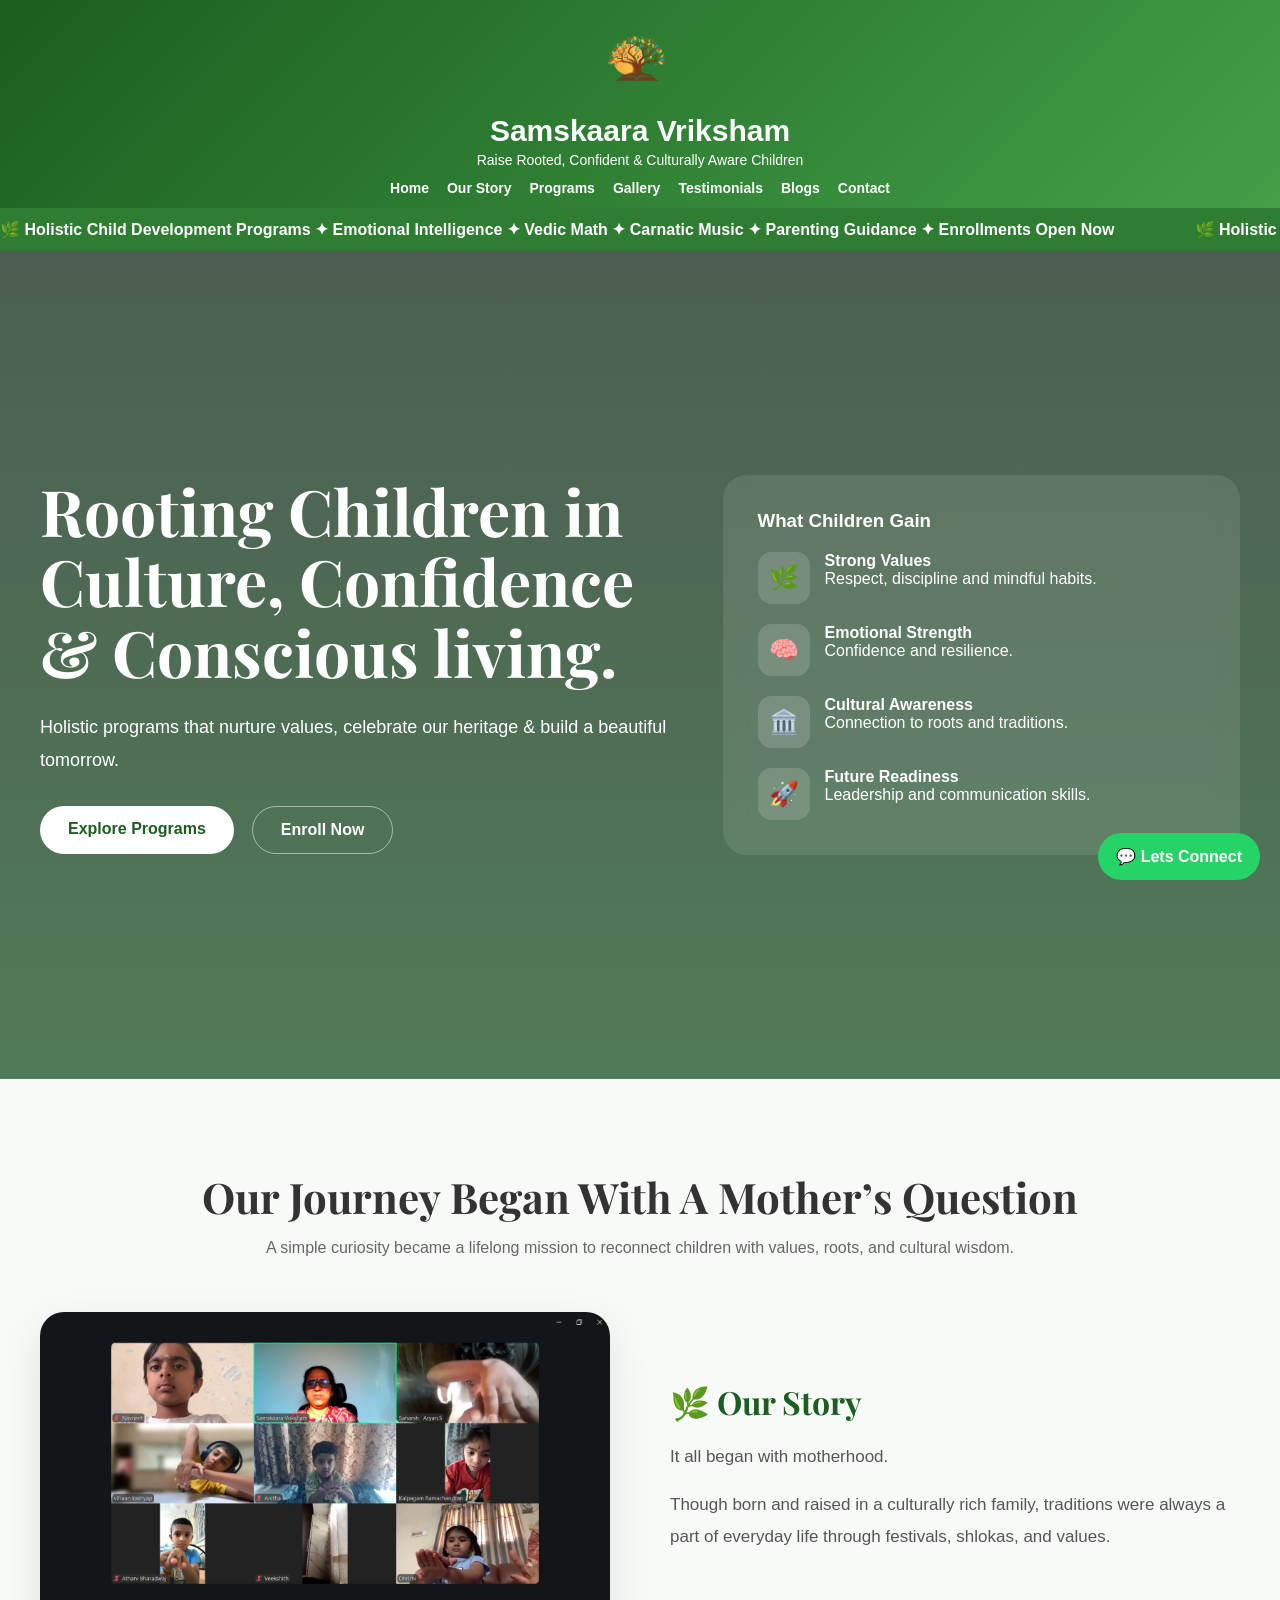
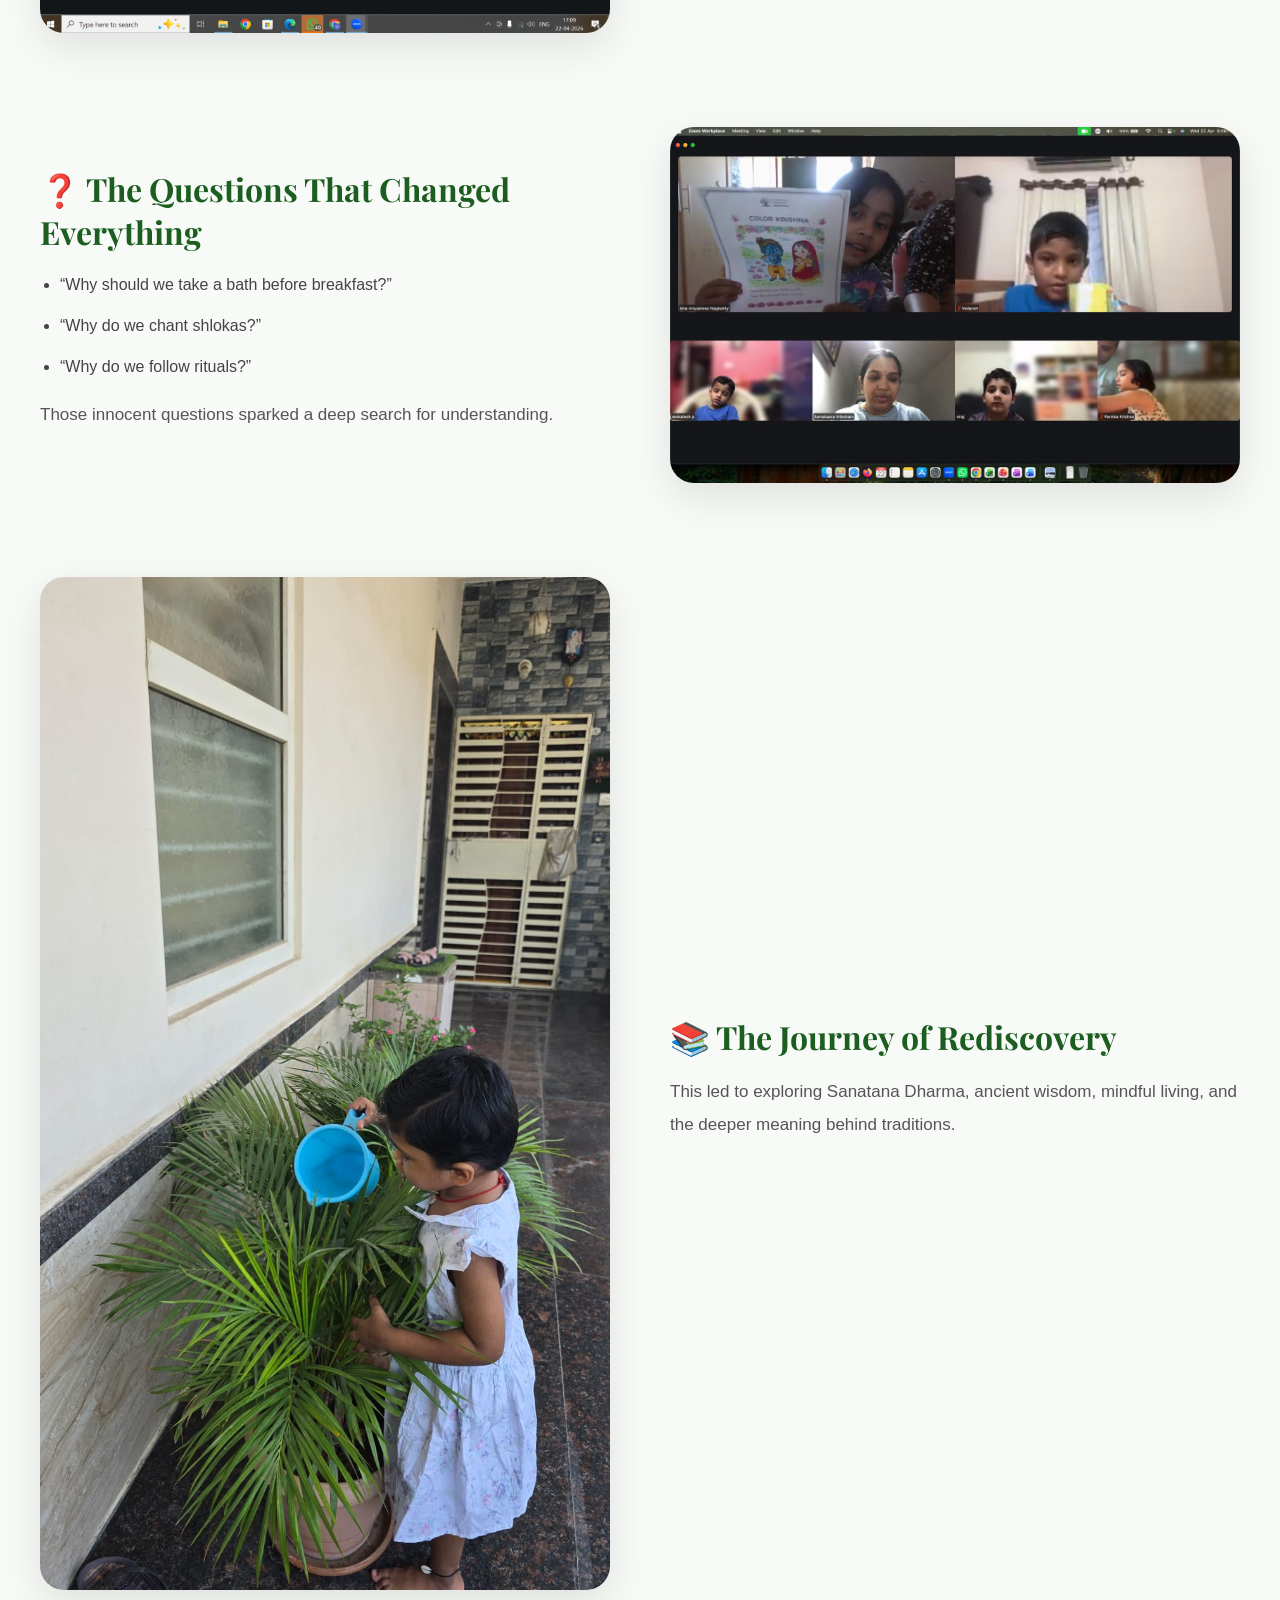
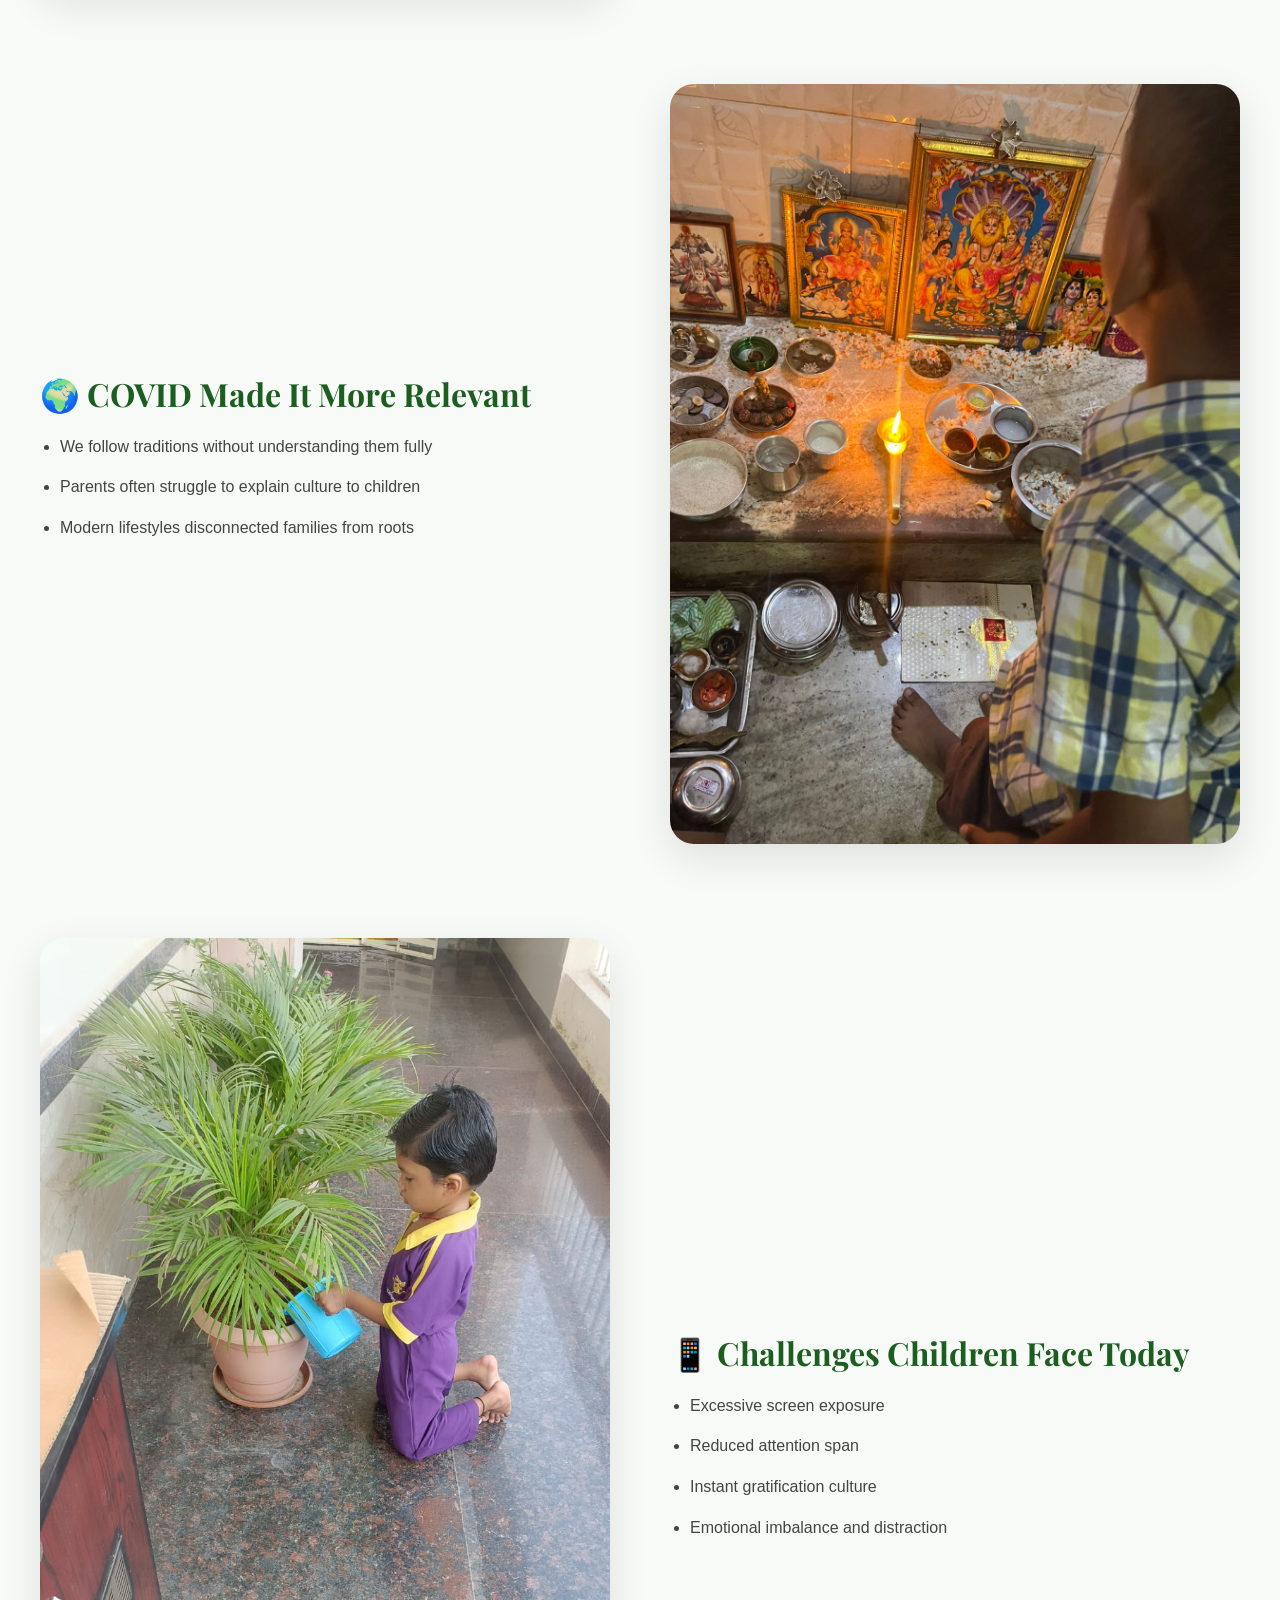
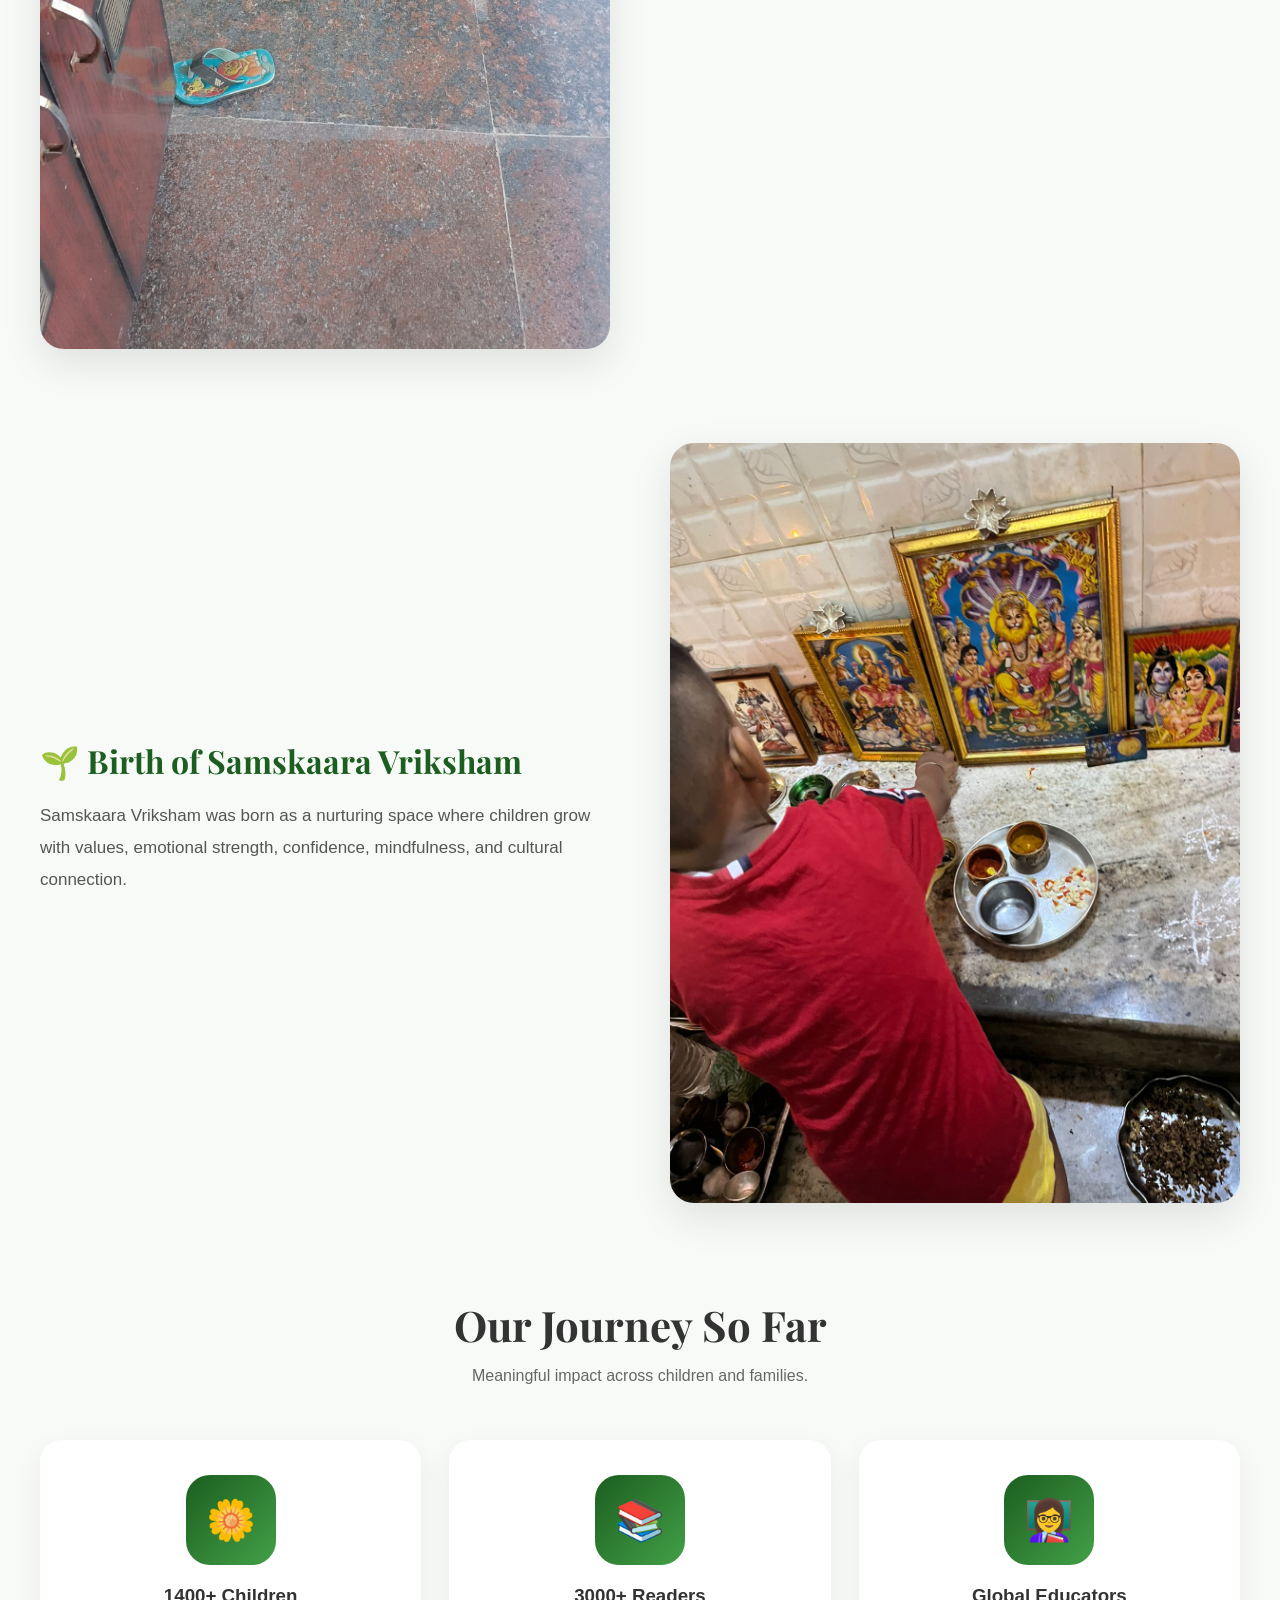
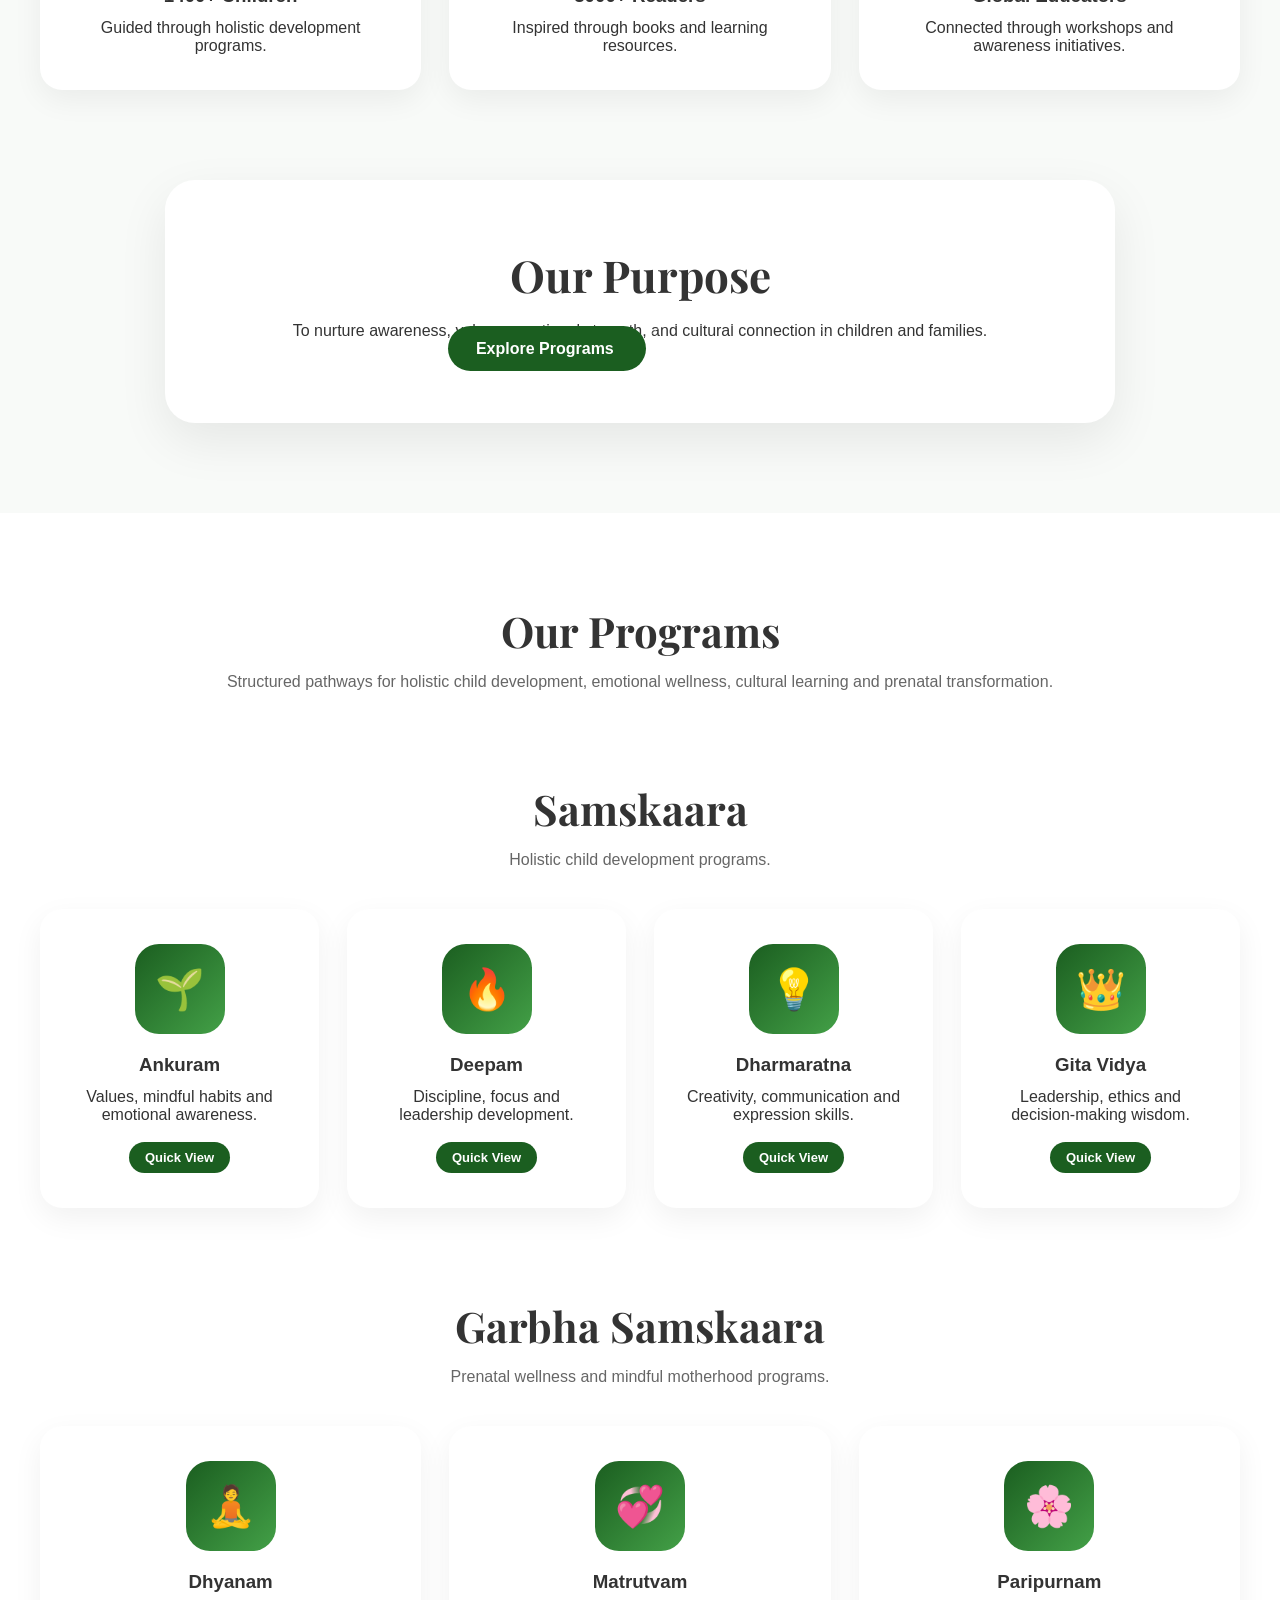
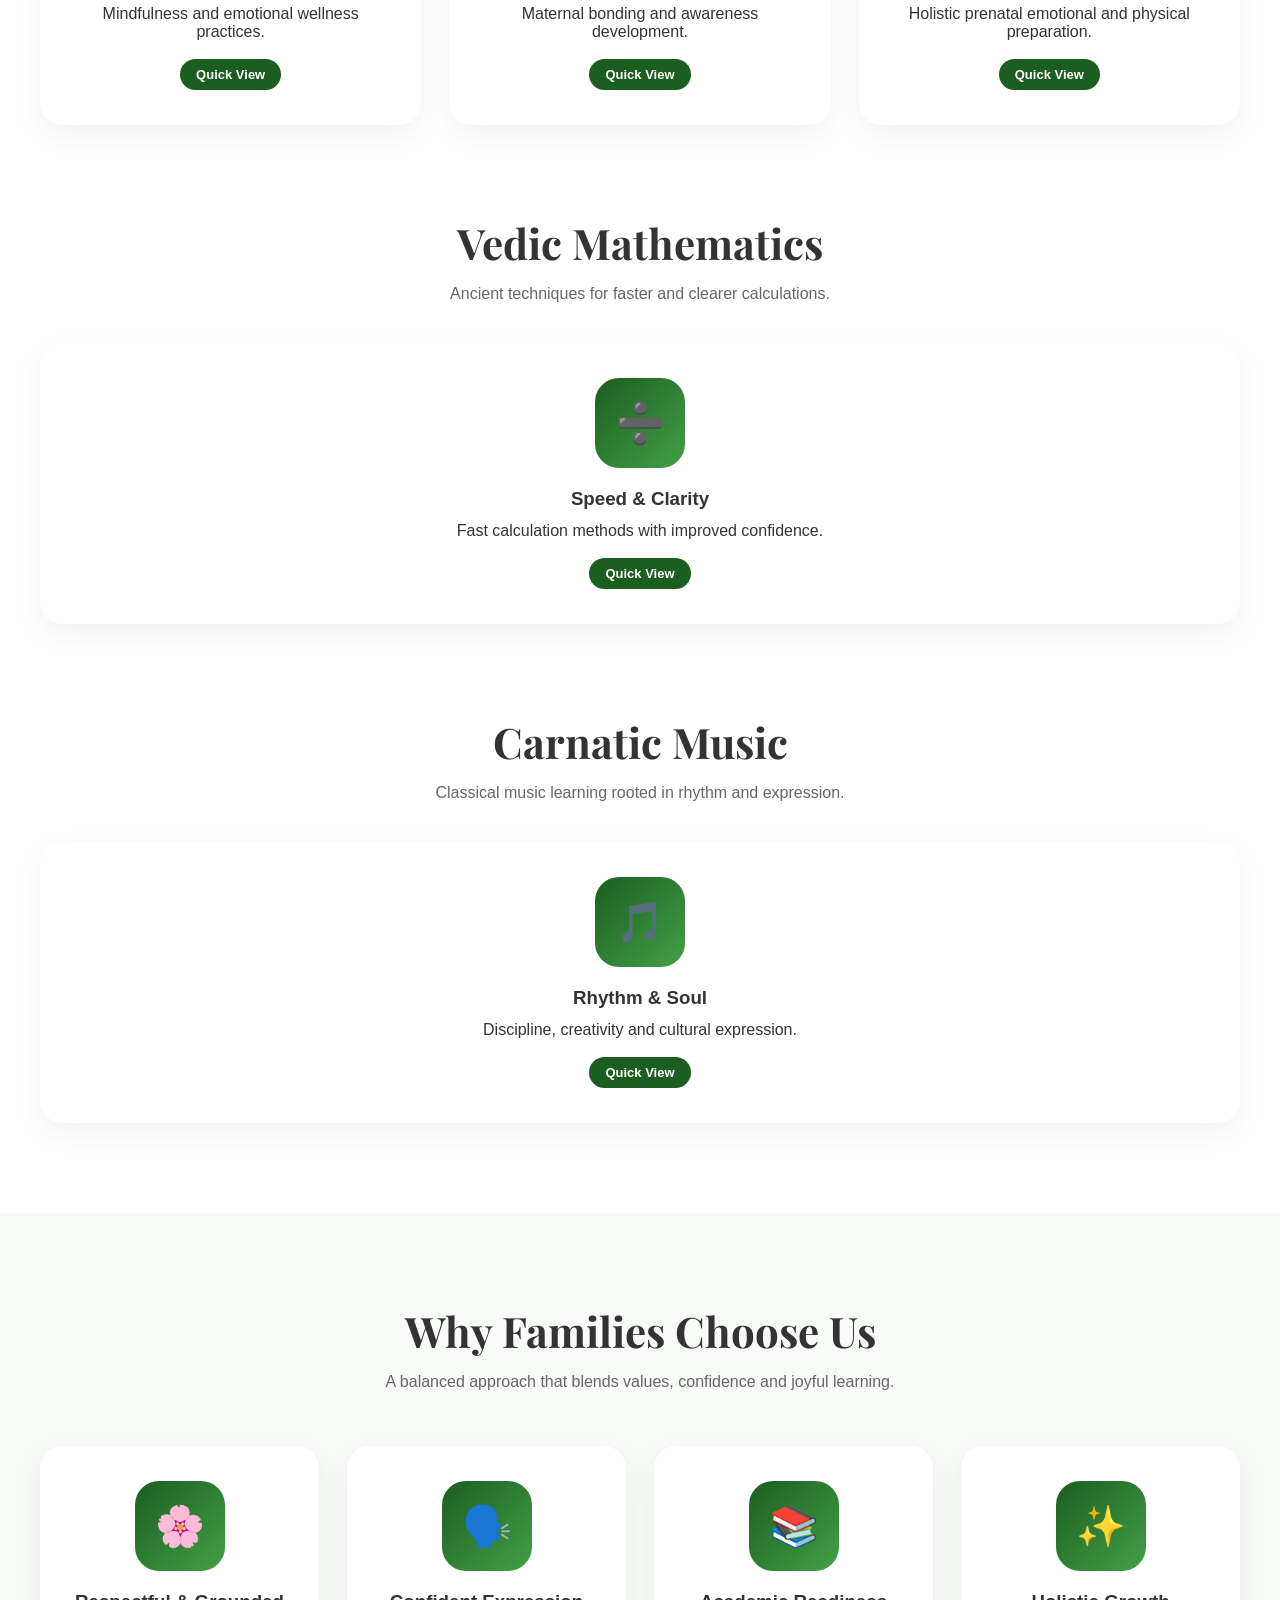
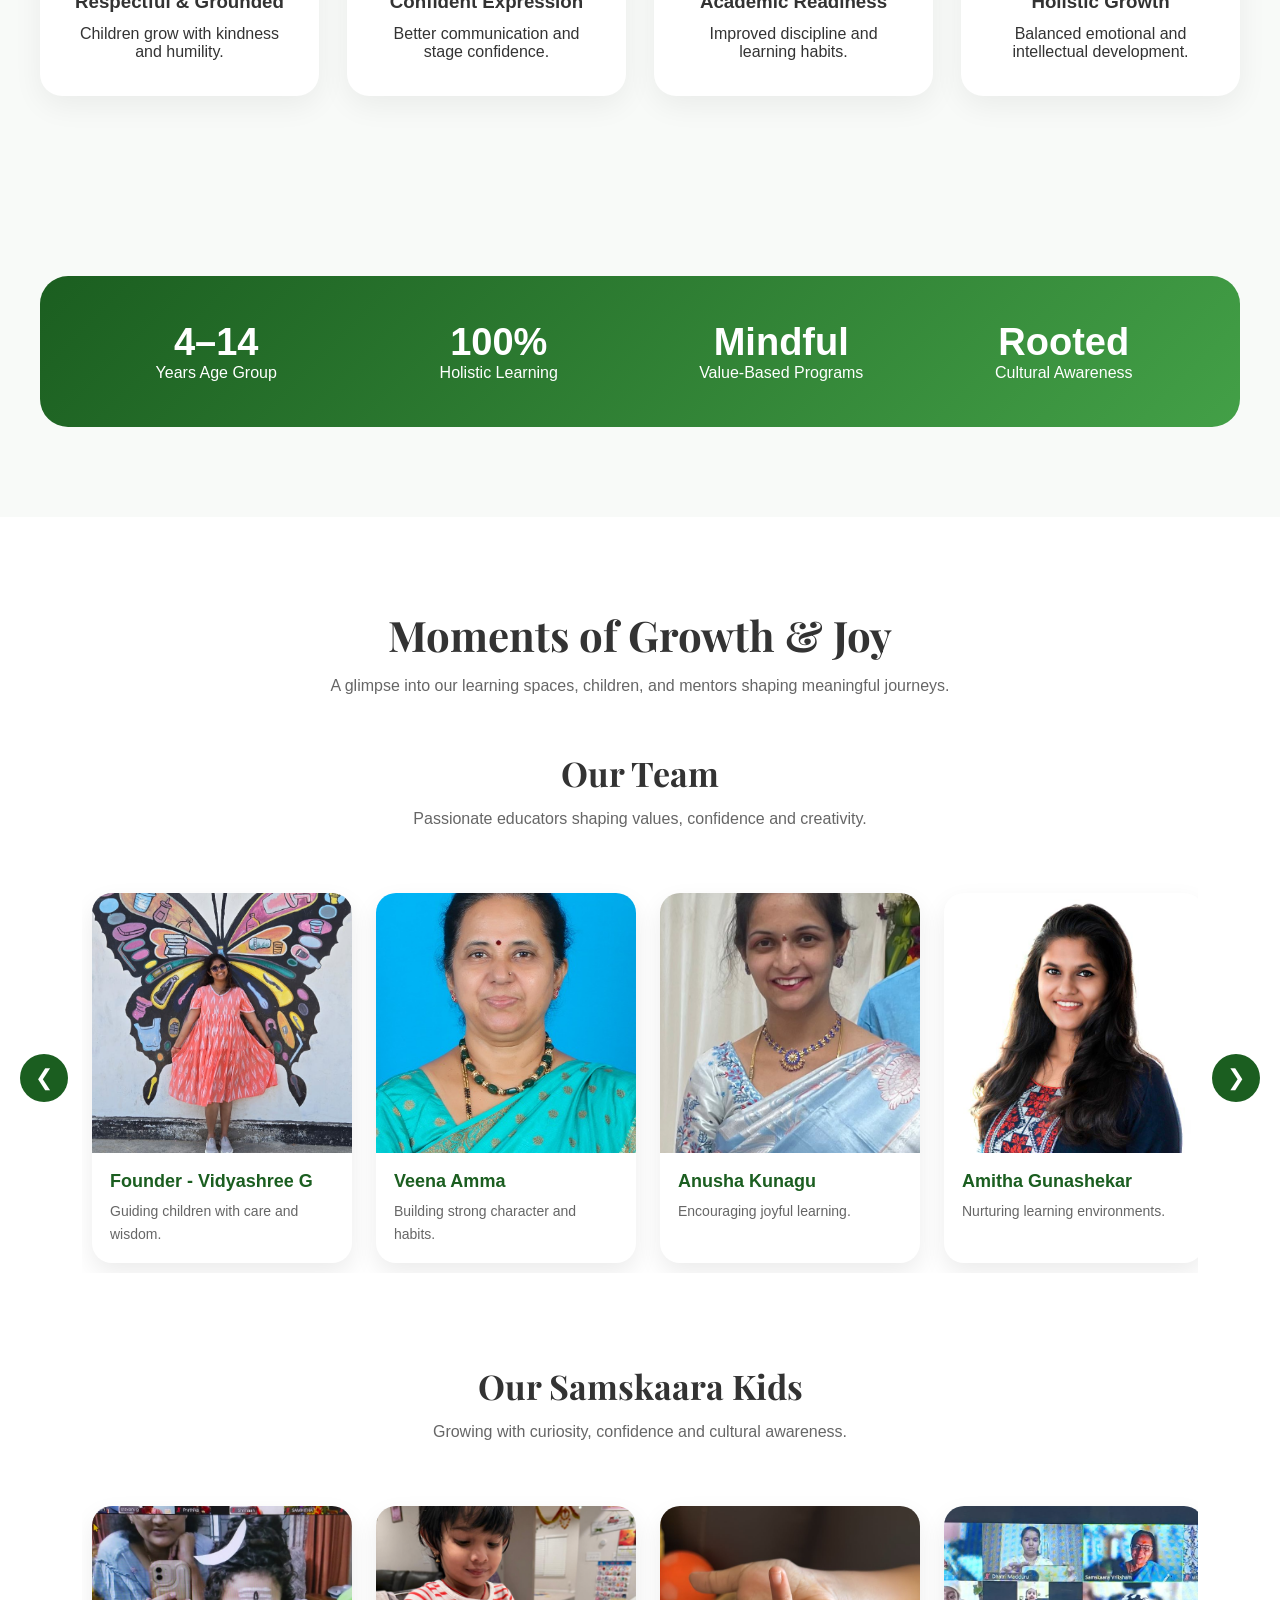
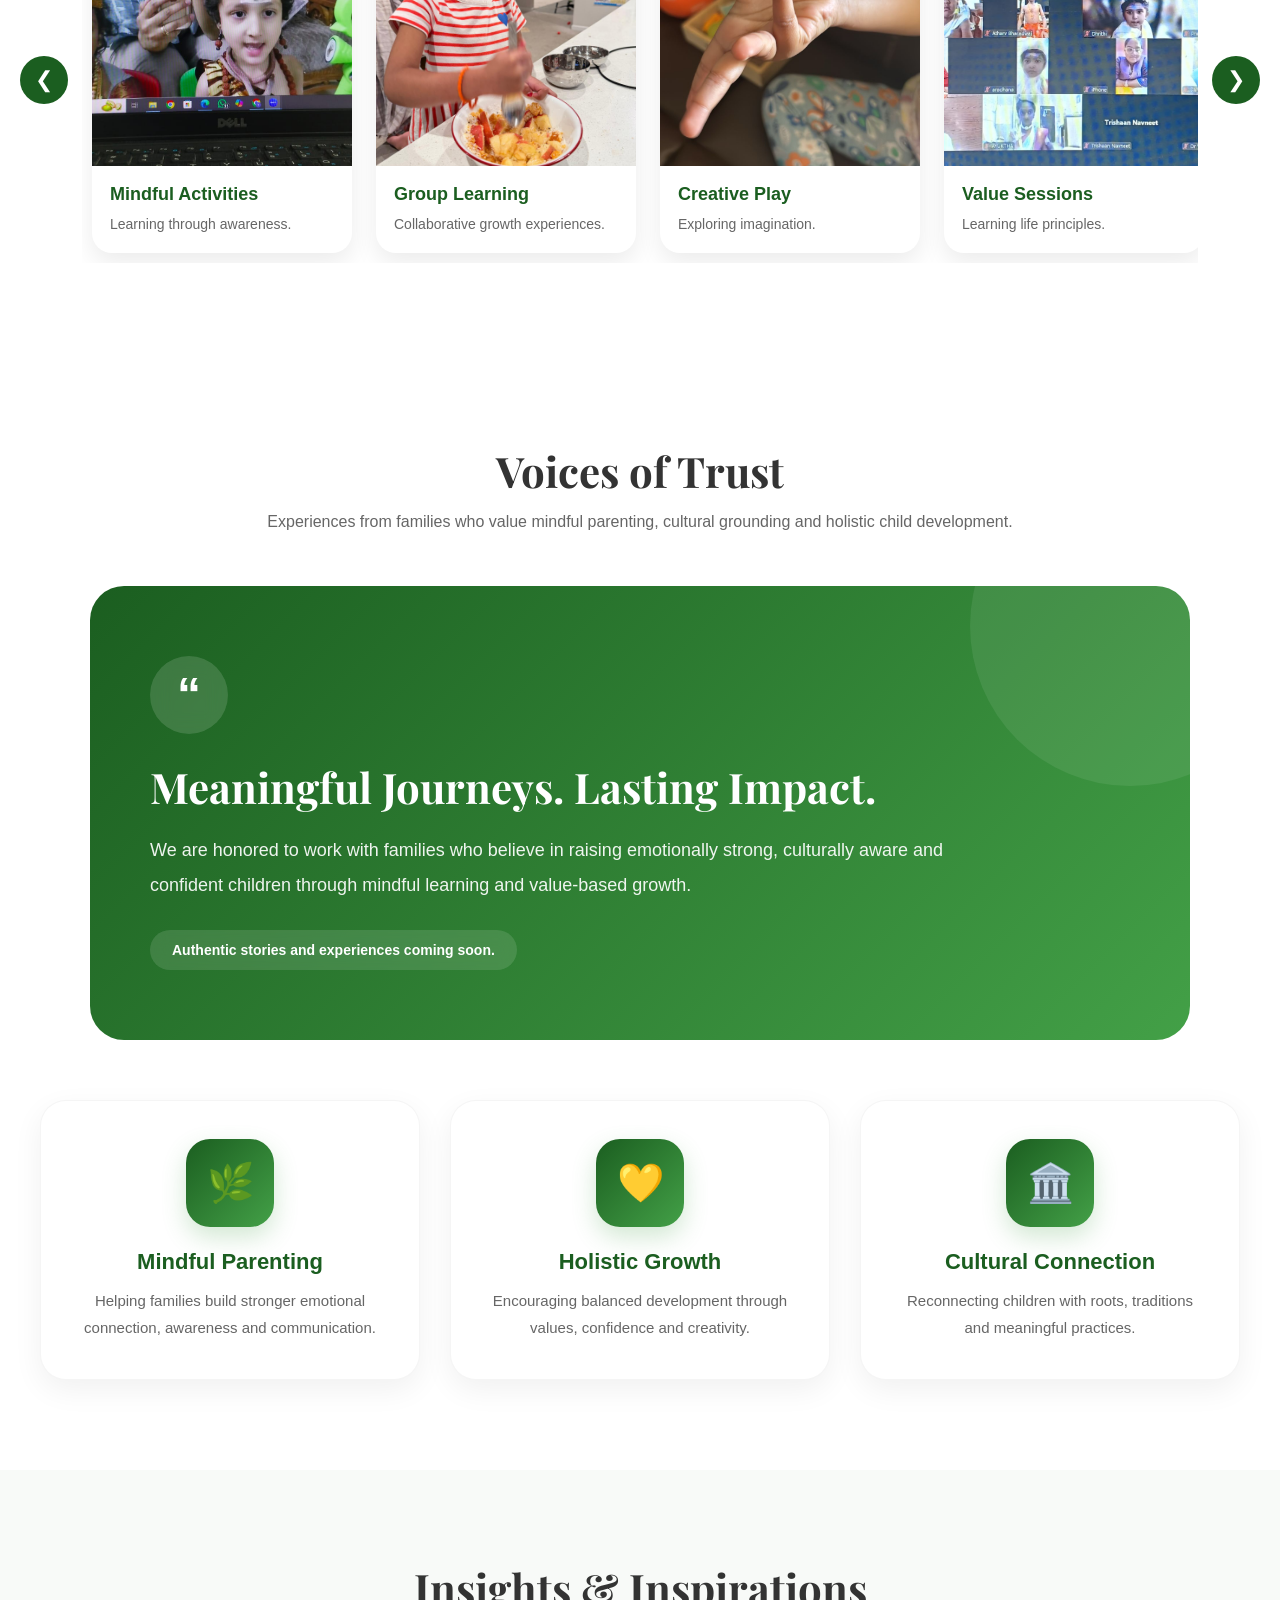
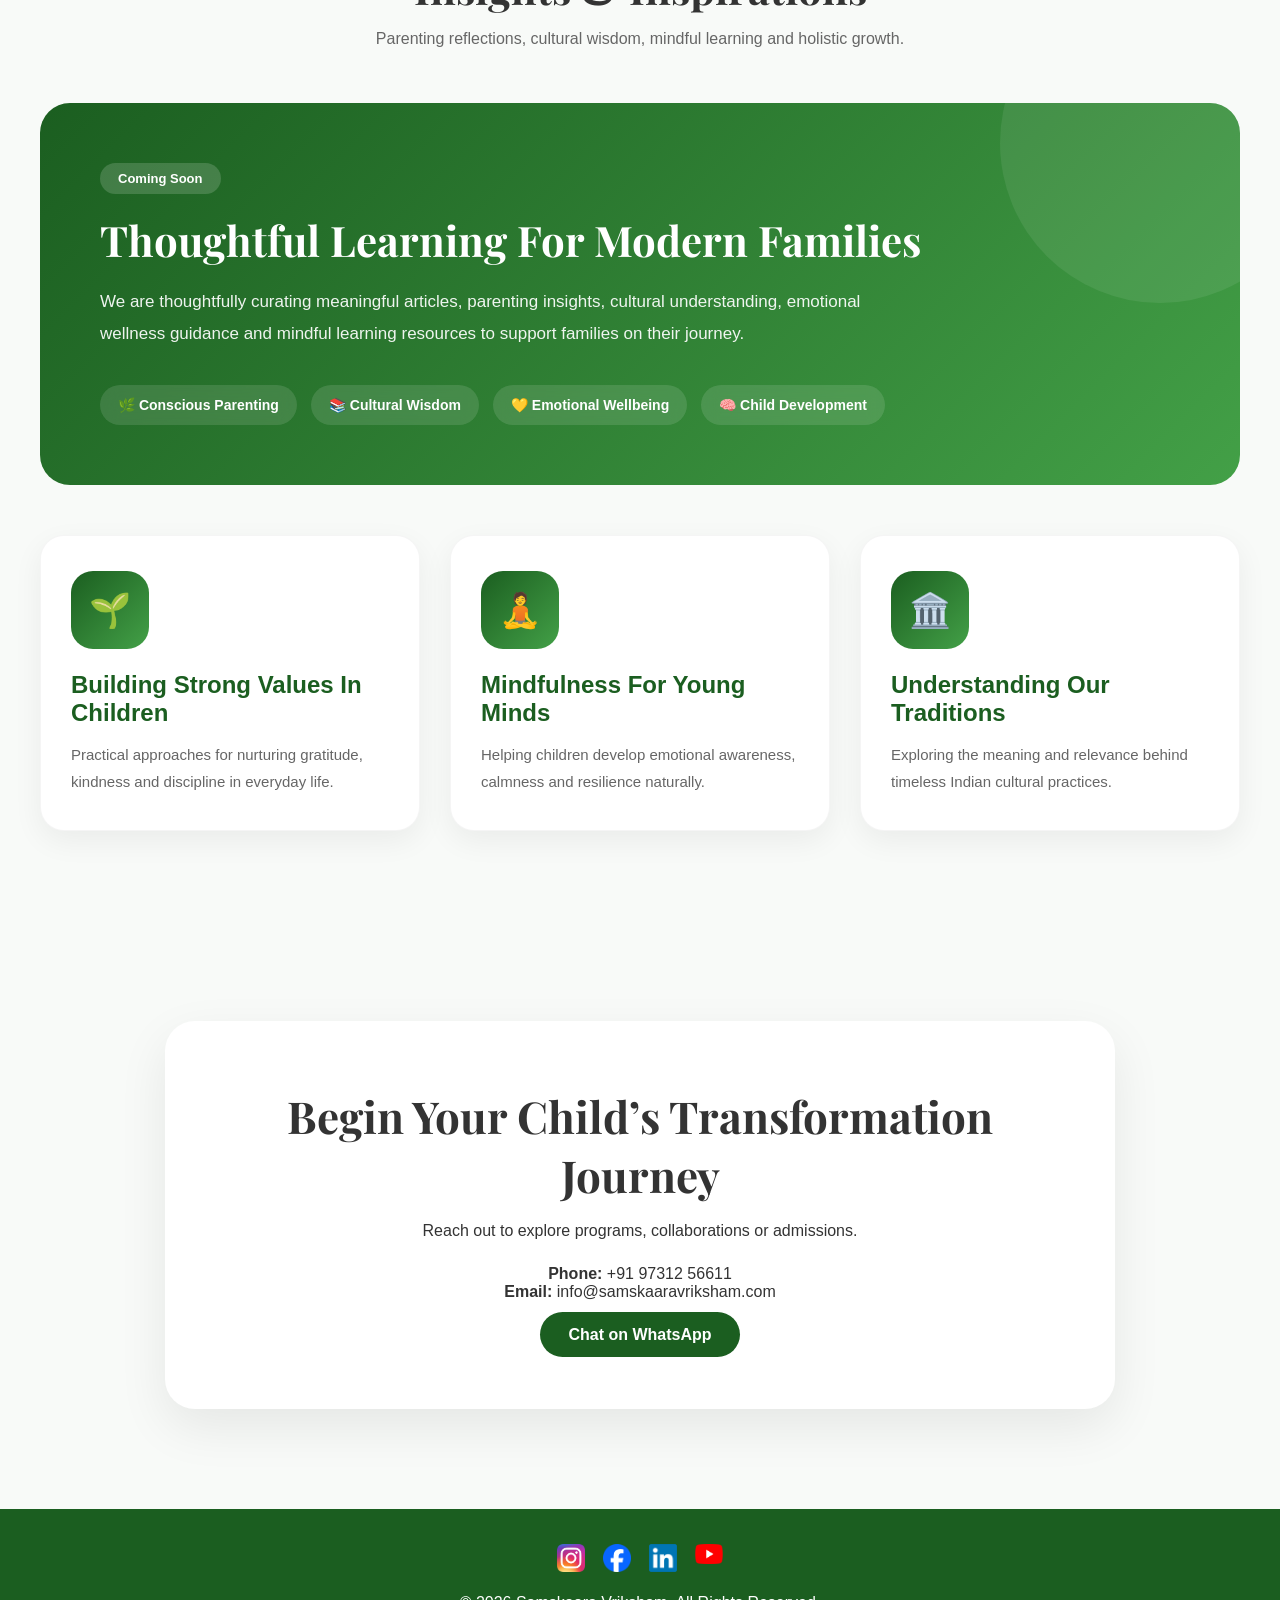
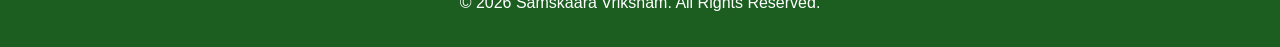
==== index.html @ 67bcfeae "Update index.html" ====
<!DOCTYPE html>
<html lang="en">

<head>
    <meta charset="UTF-8">
    <meta name="viewport" content="width=device-width, initial-scale=1.0">

    <title>Samskaara Vriksham</title>

    <link rel="stylesheet" href="css/style.css">

    <link href="https://fonts.googleapis.com/css2?family=Playfair+Display:wght@600;700&display=swap" rel="stylesheet">
</head>

<body>

<!-- WHATSAPP -->
<a href="https://wa.me/919900048624"
   class="whatsapp-float"
   target="_blank">
    💬 Lets Connect
</a>

<!-- HEADER -->
<header>

    <img src="images/SamskaaraLogo.png"
         class="logo"
         alt="Logo">

    <h1>Samskaara Vriksham</h1>

    <p>Raise Rooted, Confident & Culturally Aware Children</p>

    <nav>
        <a href="#home">Home</a>
        <a href="#about">Our Story</a>
        <a href="#programs">Programs</a>
        <a href="#gallery">Gallery</a>
        <a href="#testimonials">Testimonials</a>
		<a href="#blogs">Blogs</a>
        <a href="#contact">Contact</a>
    </nav>

</header>

<!-- ANNOUNCEMENT -->
<section class="announcement-bar">

    <div class="announcement-track">

        <div class="announcement-content">
            🌿 Holistic Child Development Programs ✦ Emotional Intelligence ✦ Vedic Math ✦ Carnatic Music ✦ Parenting Guidance ✦ Enrollments Open Now
        </div>

        <div class="announcement-content">
            🌿 Holistic Child Development Programs ✦ Emotional Intelligence ✦ Vedic Math ✦ Carnatic Music ✦ Parenting Guidance ✦ Enrollments Open Now
        </div>

    </div>

</section>

<!-- HERO -->
<section class="premium-hero" id="home">

    <div class="hero-wrapper">

        <div class="hero-text">

            <h1>
                Rooting Children in<br>
                Culture, Confidence & 
				Conscious living.
            </h1>

            <p>
                Holistic programs that nurture values, 
				celebrate our heritage & build
                a beautiful tomorrow.
            </p>

            <div class="hero-buttons">

                <a href="#programs"
                   class="hero-btn primary">
                    Explore Programs
                </a>

                <a href="#contact"
                   class="hero-btn secondary">
                    Enroll Now
                </a>

            </div>

        </div>

        <div class="hero-card">

            <h3>What Children Gain</h3>

            <div class="hero-points">

                <div class="hero-point">
                    <div class="hero-icon">🌿</div>

                    <div>
                        <h4>Strong Values</h4>
                        <p>Respect, discipline and mindful habits.</p>
                    </div>
                </div>

                <div class="hero-point">
                    <div class="hero-icon">🧠</div>

                    <div>
                        <h4>Emotional Strength</h4>
                        <p>Confidence and resilience.</p>
                    </div>
                </div>

                <div class="hero-point">
                    <div class="hero-icon">🏛️</div>

                    <div>
                        <h4>Cultural Awareness</h4>
                        <p>Connection to roots and traditions.</p>
                    </div>
                </div>

                <div class="hero-point">
                    <div class="hero-icon">🚀</div>

                    <div>
                        <h4>Future Readiness</h4>
                        <p>Leadership and communication skills.</p>
                    </div>
                </div>

            </div>

        </div>

    </div>

</section>

<!-- ABOUT -->
<!-- ABOUT / OUR STORY -->
<section class="premium-section" id="about">

    <!-- HERO INTRO -->
    <div class="section-heading">

        <h2>Our Journey Began With A Mother’s Question</h2>

        <p>
            A simple curiosity became a lifelong mission to reconnect children
            with values, roots, and cultural wisdom.
        </p>

    </div>

    <!-- STORY BLOCK 1 -->
    <div class="story-block">

        <div class="story-image">
            <img src="images/image1.jpeg" alt="Motherhood Journey">
        </div>

        <div class="story-text">

            <h3>🌿 Our Story</h3>

            <p>
                It all began with motherhood.
            </p>

            <p>
                Though born and raised in a culturally rich family,
                traditions were always a part of everyday life through
                festivals, shlokas, and values.
            </p>

        </div>

    </div>

    <!-- STORY BLOCK 2 -->
    <div class="story-block reverse">

        <div class="story-image">
            <img src="images/image2.jpeg" alt="Questions from children">
        </div>

        <div class="story-text">

            <h3>❓ The Questions That Changed Everything</h3>

            <ul class="story-list">
                <li>“Why should we take a bath before breakfast?”</li>
                <li>“Why do we chant shlokas?”</li>
                <li>“Why do we follow rituals?”</li>
            </ul>

            <p>
                Those innocent questions sparked a deep search for understanding.
            </p>

        </div>

    </div>

    <!-- STORY BLOCK 3 -->
    <div class="story-block">

        <div class="story-image">
            <img src="images/image3.jpeg" alt="Learning Journey">
        </div>

        <div class="story-text">

            <h3>📚 The Journey of Rediscovery</h3>

            <p>
                This led to exploring Sanatana Dharma,
                ancient wisdom, mindful living,
                and the deeper meaning behind traditions.
            </p>

        </div>

    </div>

    <!-- STORY BLOCK 4 -->
    <div class="story-block reverse">

        <div class="story-image">
            <img src="images/image4.jpeg" alt="COVID Reflection">
        </div>

        <div class="story-text">

            <h3>🌍 COVID Made It More Relevant</h3>

            <ul class="story-list">
                <li>We follow traditions without understanding them fully</li>
                <li>Parents often struggle to explain culture to children</li>
                <li>Modern lifestyles disconnected families from roots</li>
            </ul>

        </div>

    </div>

    <!-- STORY BLOCK 5 -->
    <div class="story-block">

        <div class="story-image">
            <img src="images/image5.jpeg" alt="Modern Challenges">
        </div>

        <div class="story-text">

            <h3>📱 Challenges Children Face Today</h3>

            <ul class="story-list">
                <li>Excessive screen exposure</li>
                <li>Reduced attention span</li>
                <li>Instant gratification culture</li>
                <li>Emotional imbalance and distraction</li>
            </ul>

        </div>

    </div>

    <!-- STORY BLOCK 6 -->
    <div class="story-block reverse">

        <div class="story-image">
            <img src="images/image6.jpeg" alt="Birth of Samskaara Vriksham">
        </div>

        <div class="story-text">

            <h3>🌱 Birth of Samskaara Vriksham</h3>

            <p>
                Samskaara Vriksham was born as a nurturing space where
                children grow with values, emotional strength,
                confidence, mindfulness, and cultural connection.
            </p>

        </div>

    </div>

    <!-- IMPACT -->
    <div class="section-heading impact-heading">

        <h2>Our Journey So Far</h2>

        <p>
            Meaningful impact across children and families.
        </p>

    </div>

    <div class="premium-grid">

        <div class="premium-card">

            <div class="premium-icon">🌼</div>

            <h3>1400+ Children</h3>

            <p>
                Guided through holistic development programs.
            </p>

        </div>

        <div class="premium-card">

            <div class="premium-icon">📚</div>

            <h3>3000+ Readers</h3>

            <p>
                Inspired through books and learning resources.
            </p>

        </div>

        <div class="premium-card">

            <div class="premium-icon">👩‍🏫</div>

            <h3>Global Educators</h3>

            <p>
                Connected through workshops and awareness initiatives.
            </p>

        </div>

    </div>

    <!-- PURPOSE CTA -->
    <div class="story-purpose">

        <div class="cta-box">

            <h2>Our Purpose</h2>

            <p>
                To nurture awareness, values, emotional strength,
                and cultural connection in children and families.
            </p>

            <div class="cta-actions">

                <a href="#programs"
                   class="hero-btn primary green-btn">
                    Explore Programs
                </a>

                <a href="#contact"
                   class="hero-btn secondary outline-btn">
                    Connect With Us
                </a>

            </div>

        </div>

    </div>

</section>

<!-- PROGRAMS -->
<section class="premium-section light-bg" id="programs">

    <!-- HERO HEADING -->
    <div class="section-heading">

        <h2>Our Programs</h2>

        <p>
            Structured pathways for holistic child development,
            emotional wellness, cultural learning and prenatal transformation.
        </p>

    </div>

    <!-- ================= SAMSKAARA ================= -->

    <div class="program-category">

        <div class="section-heading small-heading">

            <h2>Samskaara</h2>

            <p>
                Holistic child development programs.
            </p>

        </div>

        <div class="premium-grid">

            <!-- ANKURAM -->
            <a href="https://forms.gle/VW9nfLMutMTzNAFb9"
               target="_blank"
               class="program-link">

                <div class="premium-card">

                    <div class="premium-icon">🌱</div>

                    <h3>Ankuram</h3>

                    <p>
                        Values, mindful habits and emotional awareness.
                    </p>

                    <span class="quick-btn"
                          onclick="event.preventDefault(); event.stopPropagation(); openModal('Ankuram','Foundational character building, emotional intelligence, and mindful habits.')">
                        Quick View
                    </span>

                </div>

            </a>

            <!-- DEEPAM -->
            <a href="https://forms.gle/VW9nfLMutMTzNAFb9"
               target="_blank"
               class="program-link">

                <div class="premium-card">

                    <div class="premium-icon">🔥</div>

                    <h3>Deepam</h3>

                    <p>
                        Discipline, focus and leadership development.
                    </p>

                    <span class="quick-btn"
                          onclick="event.preventDefault(); event.stopPropagation(); openModal('Deepam','Focus, discipline, and leadership development.')">
                        Quick View
                    </span>

                </div>

            </a>

            <!-- DHARMARATNA -->
            <a href="https://forms.gle/VW9nfLMutMTzNAFb9"
               target="_blank"
               class="program-link">

                <div class="premium-card">

                    <div class="premium-icon">💡</div>

                    <h3>Dharmaratna</h3>

                    <p>
                        Creativity, communication and expression skills.
                    </p>

                    <span class="quick-btn"
                          onclick="event.preventDefault(); event.stopPropagation(); openModal('Dharmaratna','Enhances creativity, expression, and communication skills.')">
                        Quick View
                    </span>

                </div>

            </a>

            <!-- GITA VIDYA -->
            <a href="https://forms.gle/VW9nfLMutMTzNAFb9"
               target="_blank"
               class="program-link">

                <div class="premium-card">

                    <div class="premium-icon">👑</div>

                    <h3>Gita Vidya</h3>

                    <p>
                        Leadership, ethics and decision-making wisdom.
                    </p>

                    <span class="quick-btn"
                          onclick="event.preventDefault(); event.stopPropagation(); openModal('Gita Vidya','Wisdom, ethics, leadership, and decision-making skills.')">
                        Quick View
                    </span>

                </div>

            </a>

        </div>

    </div>

    <!-- ================= GARBHA SAMSKAARA ================= -->

    <div class="program-category">

        <div class="section-heading small-heading">

            <h2>Garbha Samskaara</h2>

            <p>
                Prenatal wellness and mindful motherhood programs.
            </p>

        </div>

        <div class="premium-grid">

            <!-- DHYANAM -->
            <a href="https://forms.gle/JAQhPoVRQ36QSWD99"
               target="_blank"
               class="program-link">

                <div class="premium-card">

                    <div class="premium-icon">🧘</div>

                    <h3>Dhyanam</h3>

                    <p>
                        Mindfulness and emotional wellness practices.
                    </p>

                    <span class="quick-btn"
                          onclick="event.preventDefault(); event.stopPropagation(); openModal('Dhyanam','Mindfulness and emotional wellness practices.')">
                        Quick View
                    </span>

                </div>

            </a>

            <!-- MATRUTVAM -->
            <a href="https://forms.gle/JAQhPoVRQ36QSWD99"
               target="_blank"
               class="program-link">

                <div class="premium-card">

                    <div class="premium-icon">💞</div>

                    <h3>Matrutvam</h3>

                    <p>
                        Maternal bonding and awareness development.
                    </p>

                    <span class="quick-btn"
                          onclick="event.preventDefault(); event.stopPropagation(); openModal('Matrutvam','Strengthens maternal bonding and awareness.')">
                        Quick View
                    </span>

                </div>

            </a>

            <!-- PARIPURNAM -->
            <a href="https://forms.gle/JAQhPoVRQ36QSWD99"
               target="_blank"
               class="program-link">

                <div class="premium-card">

                    <div class="premium-icon">🌸</div>

                    <h3>Paripurnam</h3>

                    <p>
                        Holistic prenatal emotional and physical preparation.
                    </p>

                    <span class="quick-btn"
                          onclick="event.preventDefault(); event.stopPropagation(); openModal('Paripurnam','Complete prenatal emotional and physical preparation.')">
                        Quick View
                    </span>

                </div>

            </a>

        </div>

    </div>

    <!-- ================= VEDIC MATH ================= -->

    <div class="program-category">

        <div class="section-heading small-heading">

            <h2>Vedic Mathematics</h2>

            <p>
                Ancient techniques for faster and clearer calculations.
            </p>

        </div>

        <div class="premium-grid">

            <a href="https://forms.gle/NGszzsbTQyNMCDPR6"
               target="_blank"
               class="program-link">

                <div class="premium-card">

                    <div class="premium-icon">➗</div>

                    <h3>Speed & Clarity</h3>

                    <p>
                        Fast calculation methods with improved confidence.
                    </p>

                    <span class="quick-btn"
                          onclick="event.preventDefault(); event.stopPropagation(); openModal('Speed & Clarity','Ancient Vedic methods for faster calculations.')">
                        Quick View
                    </span>

                </div>

            </a>

        </div>

    </div>

    <!-- ================= CARNATIC MUSIC ================= -->

    <div class="program-category">

        <div class="section-heading small-heading">

            <h2>Carnatic Music</h2>

            <p>
                Classical music learning rooted in rhythm and expression.
            </p>

        </div>

        <div class="premium-grid">

            <a href="https://forms.gle/6tz7YpjZUcw7j78h7"
               target="_blank"
               class="program-link">

                <div class="premium-card">

                    <div class="premium-icon">🎵</div>

                    <h3>Rhythm & Soul</h3>

                    <p>
                        Discipline, creativity and cultural expression.
                    </p>

                    <span class="quick-btn"
                          onclick="event.preventDefault(); event.stopPropagation(); openModal('Rhythm & Soul','Classical music training for discipline and expression.')">
                        Quick View
                    </span>

                </div>

            </a>

        </div>

    </div>

</section>

<!-- BENEFITS -->
<section class="premium-section" id="benefits">

    <div class="section-heading">

        <h2>Why Families Choose Us</h2>

        <p>
            A balanced approach that blends values,
            confidence and joyful learning.
        </p>

    </div>

    <div class="premium-grid">

        <div class="premium-card">
            <div class="premium-icon">🌸</div>
            <h3>Respectful & Grounded</h3>
            <p>Children grow with kindness and humility.</p>
        </div>

        <div class="premium-card">
            <div class="premium-icon">🗣️</div>
            <h3>Confident Expression</h3>
            <p>Better communication and stage confidence.</p>
        </div>

        <div class="premium-card">
            <div class="premium-icon">📚</div>
            <h3>Academic Readiness</h3>
            <p>Improved discipline and learning habits.</p>
        </div>

        <div class="premium-card">
            <div class="premium-icon">✨</div>
            <h3>Holistic Growth</h3>
            <p>Balanced emotional and intellectual development.</p>
        </div>

    </div>

</section>

<!-- STATS -->
<section class="premium-section">

    <div class="highlight-strip">

        <div>
            <h3>4–14</h3>
            <p>Years Age Group</p>
        </div>

        <div>
            <h3>100%</h3>
            <p>Holistic Learning</p>
        </div>

        <div>
            <h3>Mindful</h3>
            <p>Value-Based Programs</p>
        </div>

        <div>
            <h3>Rooted</h3>
            <p>Cultural Awareness</p>
        </div>

    </div>

</section>

<!-- =========================
     GALLERY SECTION
========================= -->

<section class="premium-section"
         id="gallery"
         style="background:#ffffff;">

    <div class="section-heading">

        <h2>Moments of Growth & Joy</h2>

        <p>
            A glimpse into our learning spaces, children,
            and mentors shaping meaningful journeys.
        </p>

    </div>

    <!-- ================= TEAM ================= -->

    <div style="margin-top:50px;">

        <div class="section-heading">

            <h2 style="font-size:34px;">Our Team</h2>

            <p>
                Passionate educators shaping values,
                confidence and creativity.
            </p>

        </div>

        <div class="slider-container">

            <button class="slider-btn"
                    onclick="scrollTeamGallery(-320)">
                ❮
            </button>

            <div class="scroll-gallery"
                 id="teamGallery">

                <!-- CARD -->

                <div class="gallery-card">
                    <img src="images/founder.jpeg" alt="Founder">

                    <div class="gallery-card-content">
                        <h3>Founder - Vidyashree G</h3>
                        <p>Guiding children with care and wisdom.</p>
                    </div>
                </div>

                <div class="gallery-card">
                    <img src="images/teacher1.jpeg" alt="Teacher">

                    <div class="gallery-card-content">
                        <h3>Veena Amma</h3>
                        <p>Building strong character and habits.</p>
                    </div>
                </div>

                <div class="gallery-card">
                    <img src="images/teacher2.jpeg" alt="Teacher">

                    <div class="gallery-card-content">
                        <h3>Anusha Kunagu</h3>
                        <p>Encouraging joyful learning.</p>
                    </div>
                </div>

                <div class="gallery-card">
                    <img src="images/teacher3.jpeg" alt="Teacher">

                    <div class="gallery-card-content">
                        <h3>Amitha Gunashekar</h3>
                        <p>Nurturing learning environments.</p>
                    </div>
                </div>

                <div class="gallery-card">
                    <img src="images/teacher4.jpeg" alt="Teacher">

                    <div class="gallery-card-content">
                        <h3>Tejaswini V</h3>
                        <p>Helping children grow confidently.</p>
                    </div>
                </div>

                <div class="gallery-card">
                    <img src="images/teacher5.jpeg" alt="Teacher">

                    <div class="gallery-card-content">
                        <h3>Rajini V</h3>
                        <p>Structured learning experiences.</p>
                    </div>
                </div>

                <div class="gallery-card">
                    <img src="images/teacher6.jpeg" alt="Teacher">

                    <div class="gallery-card-content">
                        <h3>Divyashree H T</h3>
                        <p>Supporting holistic development.</p>
                    </div>
                </div>

                <div class="gallery-card">
                    <img src="images/teacher7.jpeg" alt="Teacher">

                    <div class="gallery-card-content">
                        <h3>Ashwini Prashanth</h3>
                        <p>Encouraging curiosity and confidence.</p>
                    </div>
                </div>

            </div>

            <button class="slider-btn"
                    onclick="scrollTeamGallery(320)">
                ❯
            </button>

        </div>

    </div>

    <!-- ================= KIDS ================= -->

    <div style="margin-top:90px;">

        <div class="section-heading">

            <h2 style="font-size:34px;">Our Samskaara Kids</h2>

            <p>
                Growing with curiosity, confidence
                and cultural awareness.
            </p>

        </div>

        <div class="slider-container">

            <button class="slider-btn"
                    onclick="scrollGallery(-320)">
                ❮
            </button>

            <div class="scroll-gallery"
                 id="kidsGallery">

                <div class="gallery-card">
                    <img src="images/kids1.jpeg" alt="Kids">

                    <div class="gallery-card-content">
                        <h3>Mindful Activities</h3>
                        <p>Learning through awareness.</p>
                    </div>
                </div>

                <div class="gallery-card">
                    <img src="images/kids2.jpeg" alt="Kids">

                    <div class="gallery-card-content">
                        <h3>Group Learning</h3>
                        <p>Collaborative growth experiences.</p>
                    </div>
                </div>

                <div class="gallery-card">
                    <img src="images/kids3.jpeg" alt="Kids">

                    <div class="gallery-card-content">
                        <h3>Creative Play</h3>
                        <p>Exploring imagination.</p>
                    </div>
                </div>

                <div class="gallery-card">
                    <img src="images/kids4.jpeg" alt="Kids">

                    <div class="gallery-card-content">
                        <h3>Value Sessions</h3>
                        <p>Learning life principles.</p>
                    </div>
                </div>

                <div class="gallery-card">
                    <img src="images/kids5.jpg" alt="Kids">

                    <div class="gallery-card-content">
                        <h3>Outdoor Learning</h3>
                        <p>Experiential education.</p>
                    </div>
                </div>

            </div>

            <button class="slider-btn"
                    onclick="scrollGallery(320)">
                ❯
            </button>

        </div>

    </div>

</section>

<!-- =========================
     TESTIMONIALS SECTION
========================= -->

<section class="premium-section"
         id="testimonials"
         style="background:#ffffff;">

    <div class="section-heading">

        <h2>Voices of Trust</h2>

        <p>
            Experiences from families who value mindful parenting,
            cultural grounding and holistic child development.
        </p>

    </div>

    <!-- FEATURED TESTIMONIAL -->

    <div class="testimonial-hero">

        <div class="testimonial-hero-content">

            <div class="quote-icon">
                “
            </div>

            <h3>
                Meaningful Journeys. Lasting Impact.
            </h3>

            <p>
                We are honored to work with families who believe
                in raising emotionally strong, culturally aware
                and confident children through mindful learning
                and value-based growth.
            </p>

            <span class="testimonial-coming">
                Authentic stories and experiences coming soon.
            </span>

        </div>

    </div>

    <!-- TESTIMONIAL CARDS -->

    <div class="testimonial-grid">

        <div class="testimonial-card">

            <div class="testimonial-avatar">
                🌿
            </div>

            <h4>Mindful Parenting</h4>

            <p>
                Helping families build stronger emotional
                connection, awareness and communication.
            </p>

        </div>

        <div class="testimonial-card">

            <div class="testimonial-avatar">
                💛
            </div>

            <h4>Holistic Growth</h4>

            <p>
                Encouraging balanced development through
                values, confidence and creativity.
            </p>

        </div>

        <div class="testimonial-card">

            <div class="testimonial-avatar">
                🏛️
            </div>

            <h4>Cultural Connection</h4>

            <p>
                Reconnecting children with roots,
                traditions and meaningful practices.
            </p>

        </div>

    </div>

</section>


<!-- =========================
     BLOGS SECTION
========================= -->

<section class="premium-section"
         id="blogs"
         style="background:#f8faf8;">

    <div class="section-heading">

        <h2>Insights & Inspirations</h2>

        <p>
            Parenting reflections, cultural wisdom,
            mindful learning and holistic growth.
        </p>

    </div>

    <div class="blogs-wrapper">

        <!-- MAIN FEATURED BLOG -->

        <div class="featured-blog">

            <div class="featured-blog-content">

                <span class="blog-tag">
                    Coming Soon
                </span>

                <h3>
                    Thoughtful Learning For Modern Families
                </h3>

                <p>
                    We are thoughtfully curating meaningful articles,
                    parenting insights, cultural understanding,
                    emotional wellness guidance and mindful learning
                    resources to support families on their journey.
                </p>

                <div class="blog-points">

                    <div class="blog-point">
                        🌿 Conscious Parenting
                    </div>

                    <div class="blog-point">
                        📚 Cultural Wisdom
                    </div>

                    <div class="blog-point">
                        💛 Emotional Wellbeing
                    </div>

                    <div class="blog-point">
                        🧠 Child Development
                    </div>

                </div>

            </div>

        </div>

        <!-- UPCOMING ARTICLES -->

        <div class="blog-grid">

            <div class="blog-card">

                <div class="blog-icon">
                    🌱
                </div>

                <h3>
                    Building Strong Values In Children
                </h3>

                <p>
                    Practical approaches for nurturing gratitude,
                    kindness and discipline in everyday life.
                </p>

            </div>

            <div class="blog-card">

                <div class="blog-icon">
                    🧘
                </div>

                <h3>
                    Mindfulness For Young Minds
                </h3>

                <p>
                    Helping children develop emotional awareness,
                    calmness and resilience naturally.
                </p>

            </div>

            <div class="blog-card">

                <div class="blog-icon">
                    🏛️
                </div>

                <h3>
                    Understanding Our Traditions
                </h3>

                <p>
                    Exploring the meaning and relevance behind
                    timeless Indian cultural practices.
                </p>

            </div>

        </div>

    </div>

</section>

<!-- CONTACT -->
<section class="premium-cta" id="contact">

    <div class="cta-box">

        <h2>Begin Your Child’s Transformation Journey</h2>

        <p>
            Reach out to explore programs,
            collaborations or admissions.
        </p>

        <div class="contact-info">

            <p><strong>Phone:</strong> +91 97312 56611</p>

            <p><strong>Email:</strong> info@samskaaravriksham.com</p>

        </div>

        <div class="cta-actions">

            <a href="https://wa.me/919900048624"
               class="hero-btn primary green-btn"
               target="_blank">
                Chat on WhatsApp
            </a>

        </div>

    </div>

</section>

<!-- FOOTER -->
<footer class="site-footer">

    <div class="social-links">

        <a href="https://www.instagram.com/samskaara_vriksham/" target="_blank">
            <img src="images/instagram.png" alt="">
        </a>

        <a href="https://www.facebook.com/SamskaaraVirksham/" target="_blank">
            <img src="images/facebook.png" alt="">
        </a>

        <a href="https://www.linkedin.com/in/vidya-shree-g-0a568635/" target="_blank">
            <img src="images/linkedin.png" alt="">
        </a>

        <a href="https://www.youtube.com/@Samskaara_Vriksham" target="_blank">
            <img src="images/youtube.png" alt="">
        </a>

    </div>

    <p>© 2026 Samskaara Vriksham. All Rights Reserved.</p>

</footer>



<!-- PROGRAM MODAL -->
<div class="modal-overlay" id="modalOverlay" onclick="closeModal()">

    <div class="modal" onclick="event.stopPropagation()">

        <span class="close-btn" onclick="closeModal()">×</span>

        <h3 id="modalTitle"></h3>

        <p id="modalText"></p>

    </div>

</div>

<!-- PROGRAM SCRIPT -->
<script>

function openModal(title, text) {

    document.getElementById("modalTitle").innerText = title;

    document.getElementById("modalText").innerText = text;

    document.getElementById("modalOverlay").style.display = "flex";
}

function closeModal() {

    document.getElementById("modalOverlay").style.display = "none";
}

</script>


<script>

function scrollGallery(amount) {

    const gallery =
        document.getElementById('kidsGallery');

    gallery.scrollBy({
        left: amount,
        behavior: 'smooth'
    });
}

function scrollTeamGallery(amount) {

    const gallery =
        document.getElementById('teamGallery');

    gallery.scrollBy({
        left: amount,
        behavior: 'smooth'
    });
}

</script>

</body>
</html>
---- css/style.css ----
*{
    margin:0;
    padding:0;
    box-sizing:border-box;
}

html{
    scroll-behavior:smooth;
}

body{
    font-family:'Segoe UI',sans-serif;
    background:#f8faf8;
    color:#333;
    overflow-x:hidden;
}

/* HEADER */

header{
    position:sticky;
    top:0;
    z-index:1000;

    background:linear-gradient(135deg,#1b5e20,#43a047);

    text-align:center;
    padding:12px 20px;
    color:white;
}

.logo{
    width:90px;
    margin-bottom:8px;
}

header h1{
    font-size:30px;
}

header p{
    font-size:14px;
    margin-top:4px;
}

nav{
    margin-top:12px;

    display:flex;
    justify-content:center;
    flex-wrap:wrap;
    gap:18px;
}

nav a{
    color:white;
    text-decoration:none;
    font-weight:600;
    font-size:14px;
}

nav a:hover{
    opacity:.8;
}

/* ANNOUNCEMENT */

.announcement-bar{
    background:#2e7d32;
    overflow:hidden;
    padding:12px 0;
}

.announcement-track{
    display:flex;
    width:max-content;
    animation:marquee 20s linear infinite;
}

.announcement-content{
    white-space:nowrap;
    color:white;
    font-weight:600;
    padding-right:80px;
}

@keyframes marquee{
    from{
        transform:translateX(0);
    }
    to{
        transform:translateX(-50%);
    }
}

/* HERO */

.premium-hero{
    min-height:92vh;

    display:flex;
    align-items:center;
    justify-content:center;

    padding:80px 20px;

    background:
        linear-gradient(rgba(10,35,15,.72),rgba(16,73,28,.72)),
        url('../images/hero-bg.jpg');

    background-size:cover;
    background-position:center;

    color:white;
}

.hero-wrapper{
    max-width:1200px;
    width:100%;

    display:grid;
    grid-template-columns:1.1fr .9fr;
    gap:50px;
    align-items:center;
}

.hero-text h1{
    font-size:64px;
    line-height:1.1;
    margin-bottom:24px;
    font-family:'Playfair Display',serif;
}

.hero-text p{
    font-size:18px;
    line-height:1.8;
    margin-bottom:30px;
}

.hero-buttons{
    display:flex;
    gap:18px;
    flex-wrap:wrap;
}

.hero-btn{
    padding:14px 28px;
    border-radius:50px;
    text-decoration:none;
    font-weight:600;
}

.primary{
    background:white;
    color:#1b5e20;
}

.secondary{
    border:1px solid rgba(255,255,255,.5);
    color:white;
}

/* HERO CARD */

.hero-card{
    background:rgba(255,255,255,.10);
    backdrop-filter:blur(10px);

    border-radius:24px;

    padding:35px;
}

.hero-card h3{
    margin-bottom:20px;
}

.hero-points{
    display:flex;
    flex-direction:column;
    gap:20px;
}

.hero-point{
    display:flex;
    gap:15px;
}

.hero-icon{
    width:52px;
    height:52px;

    border-radius:14px;

    background:rgba(255,255,255,.15);

    display:flex;
    align-items:center;
    justify-content:center;

    font-size:24px;
}

/* SECTIONS */

.premium-section{
    padding:90px 20px;
}

.light-bg{
    background:white;
}

.section-heading{
    text-align:center;
    margin-bottom:55px;
}

.section-heading h2{
    font-size:42px;
    margin-bottom:14px;
    font-family:'Playfair Display',serif;
}

.section-heading p{
    color:#666;
}

/* GRID */

.premium-grid{
    max-width:1200px;
    margin:auto;

    display:grid;
    grid-template-columns:repeat(auto-fit,minmax(240px,1fr));
    gap:28px;
}

/* CARD */

.premium-card{
    background:white;
    border-radius:22px;

    padding:35px 28px;
    text-align:center;

    box-shadow:0 10px 30px rgba(0,0,0,.06);

    transition:.3s;
}

.premium-card:hover{
    transform:translateY(-8px);
}

.premium-icon{
    width:90px;
    height:90px;

    margin:auto auto 20px;

    border-radius:24px;

    background:linear-gradient(135deg,#1b5e20,#43a047);

    display:flex;
    align-items:center;
    justify-content:center;

    font-size:40px;
    color:white;
}

.premium-card h3{
    margin-bottom:12px;
}

/* STATS */

.highlight-strip{
    max-width:1200px;
    margin:auto;

    background:linear-gradient(135deg,#1b5e20,#43a047);

    border-radius:28px;

    padding:45px;

    display:grid;
    grid-template-columns:repeat(4,1fr);

    gap:20px;

    text-align:center;
    color:white;
}

.highlight-strip h3{
    font-size:38px;
}

/* GALLERY */

.gallery-grid{
    max-width:1200px;
    margin:auto;

    display:grid;
    grid-template-columns:repeat(auto-fit,minmax(250px,1fr));
    gap:20px;
}

.gallery-grid img{
    width:100%;
    border-radius:18px;
}

/* CTA */

.premium-cta{
    padding:100px 20px;
}

.cta-box{
    max-width:950px;
    margin:auto;

    background:white;

    border-radius:30px;

    padding:65px 40px;

    text-align:center;

    box-shadow:0 18px 50px rgba(0,0,0,.08);
}

.cta-box h2{
    font-size:44px;
    margin-bottom:18px;
    font-family:'Playfair Display',serif;
}

.contact-info{
    margin:25px 0;
}

.green-btn{
    background:#1b5e20;
    color:white;
}

/* FOOTER */

.site-footer{
    background:#1b5e20;
    color:white;

    text-align:center;

    padding:35px 20px;
}

.social-links{
    display:flex;
    justify-content:center;
    gap:18px;

    margin-bottom:18px;
}

.social-links img{
    width:28px;
}

/* WHATSAPP */

.whatsapp-float{
    position:fixed;
    right:20px;
    bottom:20px;

    background:#25D366;
    color:white;

    padding:14px 18px;

    border-radius:50px;

    text-decoration:none;
    font-weight:bold;

    z-index:2000;
}

/* MOBILE */

@media(max-width:900px){

    .hero-wrapper{
        grid-template-columns:1fr;
    }

    .hero-text{
        text-align:center;
    }

    .hero-buttons{
        justify-content:center;
    }

    .hero-text h1{
        font-size:46px;
    }

    .highlight-strip{
        grid-template-columns:repeat(2,1fr);
    }
}

@media(max-width:768px){

    .hero-text h1{
        font-size:36px;
    }

    .section-heading h2{
        font-size:30px;
    }

    .cta-box h2{
        font-size:32px;
    }

    .highlight-strip{
        grid-template-columns:1fr;
    }

    nav{
        gap:10px;
    }

    nav a{
        font-size:12px;
    }
}

/* STORY SECTION */

.story-block{
    max-width:1200px;
    margin:0 auto 90px auto;

    display:flex;
    align-items:center;
    gap:60px;
}

.story-block.reverse{
    flex-direction:row-reverse;
}

.story-image{
    flex:1;
}

.story-image img{
    width:100%;
    border-radius:24px;

    box-shadow:0 14px 40px rgba(0,0,0,.10);

    transition:.35s ease;
}

.story-image img:hover{
    transform:scale(1.02);
}

.story-text{
    flex:1;
}

.story-text h3{
    font-size:32px;
    margin-bottom:18px;
    color:#1b5e20;
    font-family:'Playfair Display',serif;
}

.story-text p{
    font-size:17px;
    line-height:1.9;
    color:#555;
    margin-bottom:15px;
}

.story-list{
    padding-left:20px;
    margin-bottom:18px;
}

.story-list li{
    margin-bottom:12px;
    line-height:1.8;
    color:#444;
}

.impact-heading{
    margin-top:40px;
}

.story-purpose{
    margin-top:90px;
}

/* MOBILE */

@media(max-width:900px){

    .story-block,
    .story-block.reverse{
        flex-direction:column;
        text-align:center;
    }

    .story-text h3{
        font-size:28px;
    }

    .story-list{
        text-align:left;
    }
}


/* PROGRAMS */

.program-category{
    margin-top:90px;
}

.small-heading{
    margin-bottom:40px;
}

.program-link{
    text-decoration:none;
    color:inherit;
    display:block;
}

.quick-btn{
    margin-top:18px;

    display:inline-block;

    padding:8px 16px;

    border-radius:30px;

    background:#1b5e20;
    color:white;

    font-size:13px;
    font-weight:600;

    transition:.3s ease;
}

.quick-btn:hover{
    background:#145a18;
}

/* MODAL */

.modal-overlay{
    position:fixed;
    inset:0;

    background:rgba(0,0,0,.65);

    display:none;
    align-items:center;
    justify-content:center;

    z-index:9999;
}

.modal{
    background:white;

    width:90%;
    max-width:450px;

    border-radius:24px;

    padding:30px;

    position:relative;

    text-align:center;

    animation:modalFade .3s ease;
}

@keyframes modalFade{

    from{
        opacity:0;
        transform:translateY(20px);
    }

    to{
        opacity:1;
        transform:translateY(0);
    }
}

.modal h3{
    color:#1b5e20;
    margin-bottom:14px;
    font-size:28px;
}

.modal p{
    color:#555;
    line-height:1.8;
}

.close-btn{
    position:absolute;
    top:14px;
    right:18px;

    font-size:24px;
    cursor:pointer;

    color:#444;
}


/* =========================
   GALLERY SECTION
========================= */

.gallery-card {
    flex: 0 0 auto;
    width: 260px;
    background: white;
    border-radius: 20px;
    overflow: hidden;

    box-shadow:
        0 10px 25px rgba(0,0,0,0.08);

    transition: 0.3s ease;
}

.gallery-card:hover {
    transform: translateY(-8px);
    box-shadow:
        0 18px 40px rgba(0,0,0,0.12);
}

.gallery-card img {
    width: 100%;
    height: 260px;
    object-fit: cover;
    display: block;
}

.gallery-card-content {
    padding: 18px;
}

.gallery-card-content h3 {
    color: #1b5e20;
    margin-bottom: 8px;
    font-size: 18px;
}

.gallery-card-content p {
    color: #666;
    font-size: 14px;
    line-height: 1.6;
}

/* SLIDER */

.slider-container {
    display: flex;
    align-items: center;
    gap: 14px;
    margin-top: 30px;
}

.scroll-gallery {
    display: flex;
    gap: 24px;
    overflow-x: auto;
    scroll-behavior: smooth;
    padding: 10px;
    width: 100%;

    scrollbar-width: none;
}

.scroll-gallery::-webkit-scrollbar {
    display: none;
}

/* BUTTON */

.slider-btn {
    width: 48px;
    height: 48px;
    border-radius: 50%;
    border: none;

    background: #1b5e20;
    color: white;

    cursor: pointer;
    font-size: 22px;

    flex-shrink: 0;

    transition: 0.3s ease;
}

.slider-btn:hover {
    background: #145a18;
    transform: scale(1.05);
}

/* MOBILE */

@media (max-width: 768px) {

    .gallery-card {
        width: 220px;
    }

    .gallery-card img {
        height: 220px;
    }

    .slider-btn {
        width: 40px;
        height: 40px;
        font-size: 18px;
    }
}

/* =========================
   BLOG SECTION
========================= */

.blogs-wrapper {
    max-width: 1200px;
    margin: auto;
}

/* FEATURED */

.featured-blog {
    background:
        linear-gradient(135deg,
        #1b5e20,
        #43a047);

    border-radius: 30px;

    padding: 60px;

    color: white;

    position: relative;
    overflow: hidden;

    margin-bottom: 50px;
}

.featured-blog::before {
    content: "";

    position: absolute;

    width: 320px;
    height: 320px;

    border-radius: 50%;

    background:
        rgba(255,255,255,0.08);

    top: -120px;
    right: -80px;
}

.featured-blog-content {
    position: relative;
    z-index: 2;
}

.blog-tag {
    display: inline-block;

    padding: 8px 18px;

    background: rgba(255,255,255,0.16);

    border-radius: 50px;

    font-size: 13px;
    font-weight: 600;

    margin-bottom: 18px;
}

.featured-blog h3 {
    font-size: 42px;
    margin-bottom: 18px;

    font-family: 'Playfair Display', serif;
}

.featured-blog p {
    font-size: 17px;
    line-height: 1.9;

    max-width: 800px;

    color: rgba(255,255,255,0.92);
}

/* BLOG POINTS */

.blog-points {
    margin-top: 35px;

    display: flex;
    flex-wrap: wrap;
    gap: 14px;
}

.blog-point {
    background: rgba(255,255,255,0.12);

    padding: 12px 18px;

    border-radius: 50px;

    font-size: 14px;
    font-weight: 600;

    backdrop-filter: blur(8px);
}

/* BLOG GRID */

.blog-grid {
    display: grid;

    grid-template-columns:
        repeat(auto-fit, minmax(280px, 1fr));

    gap: 30px;
}

/* BLOG CARD */

.blog-card {
    background: white;

    border-radius: 24px;

    padding: 35px 30px;

    box-shadow:
        0 10px 30px rgba(0,0,0,0.06);

    transition: 0.35s ease;

    border: 1px solid rgba(0,0,0,0.04);
}

.blog-card:hover {
    transform: translateY(-10px);

    box-shadow:
        0 18px 40px rgba(0,0,0,0.10);
}

.blog-icon {
    width: 78px;
    height: 78px;

    border-radius: 22px;

    background:
        linear-gradient(135deg,
        #1b5e20,
        #43a047);

    display: flex;
    align-items: center;
    justify-content: center;

    font-size: 34px;

    color: white;

    margin-bottom: 22px;
}

.blog-card h3 {
    font-size: 24px;

    margin-bottom: 14px;

    color: #1b5e20;
}

.blog-card p {
    color: #666;

    line-height: 1.8;

    font-size: 15px;
}

/* MOBILE */

@media (max-width: 768px) {

    .featured-blog {
        padding: 40px 28px;
    }

    .featured-blog h3 {
        font-size: 30px;
    }

    .featured-blog p {
        font-size: 15px;
    }

    .blog-grid {
        grid-template-columns: 1fr;
    }

    .blog-card {
        padding: 30px 24px;
    }
}


/* =========================
   TESTIMONIALS SECTION
========================= */

.testimonial-hero {
    max-width: 1100px;
    margin: auto auto 60px auto;

    background:
        linear-gradient(135deg,
        #1b5e20,
        #43a047);

    border-radius: 34px;

    padding: 70px 60px;

    color: white;

    position: relative;
    overflow: hidden;
}

.testimonial-hero::before {
    content: "";

    position: absolute;

    width: 320px;
    height: 320px;

    border-radius: 50%;

    background:
        rgba(255,255,255,0.08);

    top: -120px;
    right: -100px;
}

.testimonial-hero-content {
    position: relative;
    z-index: 2;
}

/* QUOTE ICON */

.quote-icon {
    width: 78px;
    height: 78px;

    border-radius: 50%;

    background:
        rgba(255,255,255,0.14);

    display: flex;
    align-items: center;
    justify-content: center;

    font-size: 48px;
    font-weight: bold;

    margin-bottom: 25px;

    backdrop-filter: blur(10px);
}

/* TEXT */

.testimonial-hero h3 {
    font-size: 42px;

    margin-bottom: 18px;

    font-family: 'Playfair Display', serif;
}

.testimonial-hero p {
    font-size: 18px;

    line-height: 1.9;

    max-width: 820px;

    color: rgba(255,255,255,0.92);
}

.testimonial-coming {
    display: inline-block;

    margin-top: 28px;

    padding: 12px 22px;

    border-radius: 50px;

    background:
        rgba(255,255,255,0.12);

    font-size: 14px;
    font-weight: 600;

    backdrop-filter: blur(8px);
}

/* GRID */

.testimonial-grid {
    max-width: 1200px;
    margin: auto;

    display: grid;

    grid-template-columns:
        repeat(auto-fit, minmax(260px, 1fr));

    gap: 30px;
}

/* CARD */

.testimonial-card {
    background: white;

    border-radius: 26px;

    padding: 38px 32px;

    text-align: center;

    box-shadow:
        0 10px 30px rgba(0,0,0,0.06);

    transition: 0.35s ease;

    border: 1px solid rgba(0,0,0,0.04);
}

.testimonial-card:hover {
    transform: translateY(-10px);

    box-shadow:
        0 18px 40px rgba(0,0,0,0.10);
}

/* AVATAR */

.testimonial-avatar {
    width: 88px;
    height: 88px;

    margin: auto auto 22px auto;

    border-radius: 24px;

    background:
        linear-gradient(135deg,
        #1b5e20,
        #43a047);

    display: flex;
    align-items: center;
    justify-content: center;

    color: white;

    font-size: 38px;

    box-shadow:
        0 10px 24px rgba(67,160,71,0.24);
}

/* TEXT */

.testimonial-card h4 {
    color: #1b5e20;

    font-size: 22px;

    margin-bottom: 12px;
}

.testimonial-card p {
    color: #666;

    line-height: 1.8;

    font-size: 15px;
}

/* MOBILE */

@media (max-width: 768px) {

    .testimonial-hero {
        padding: 45px 28px;
    }

    .testimonial-hero h3 {
        font-size: 30px;
    }

    .testimonial-hero p {
        font-size: 15px;
    }

    .testimonial-grid {
        grid-template-columns: 1fr;
    }

    .testimonial-card {
        padding: 30px 24px;
    }
}
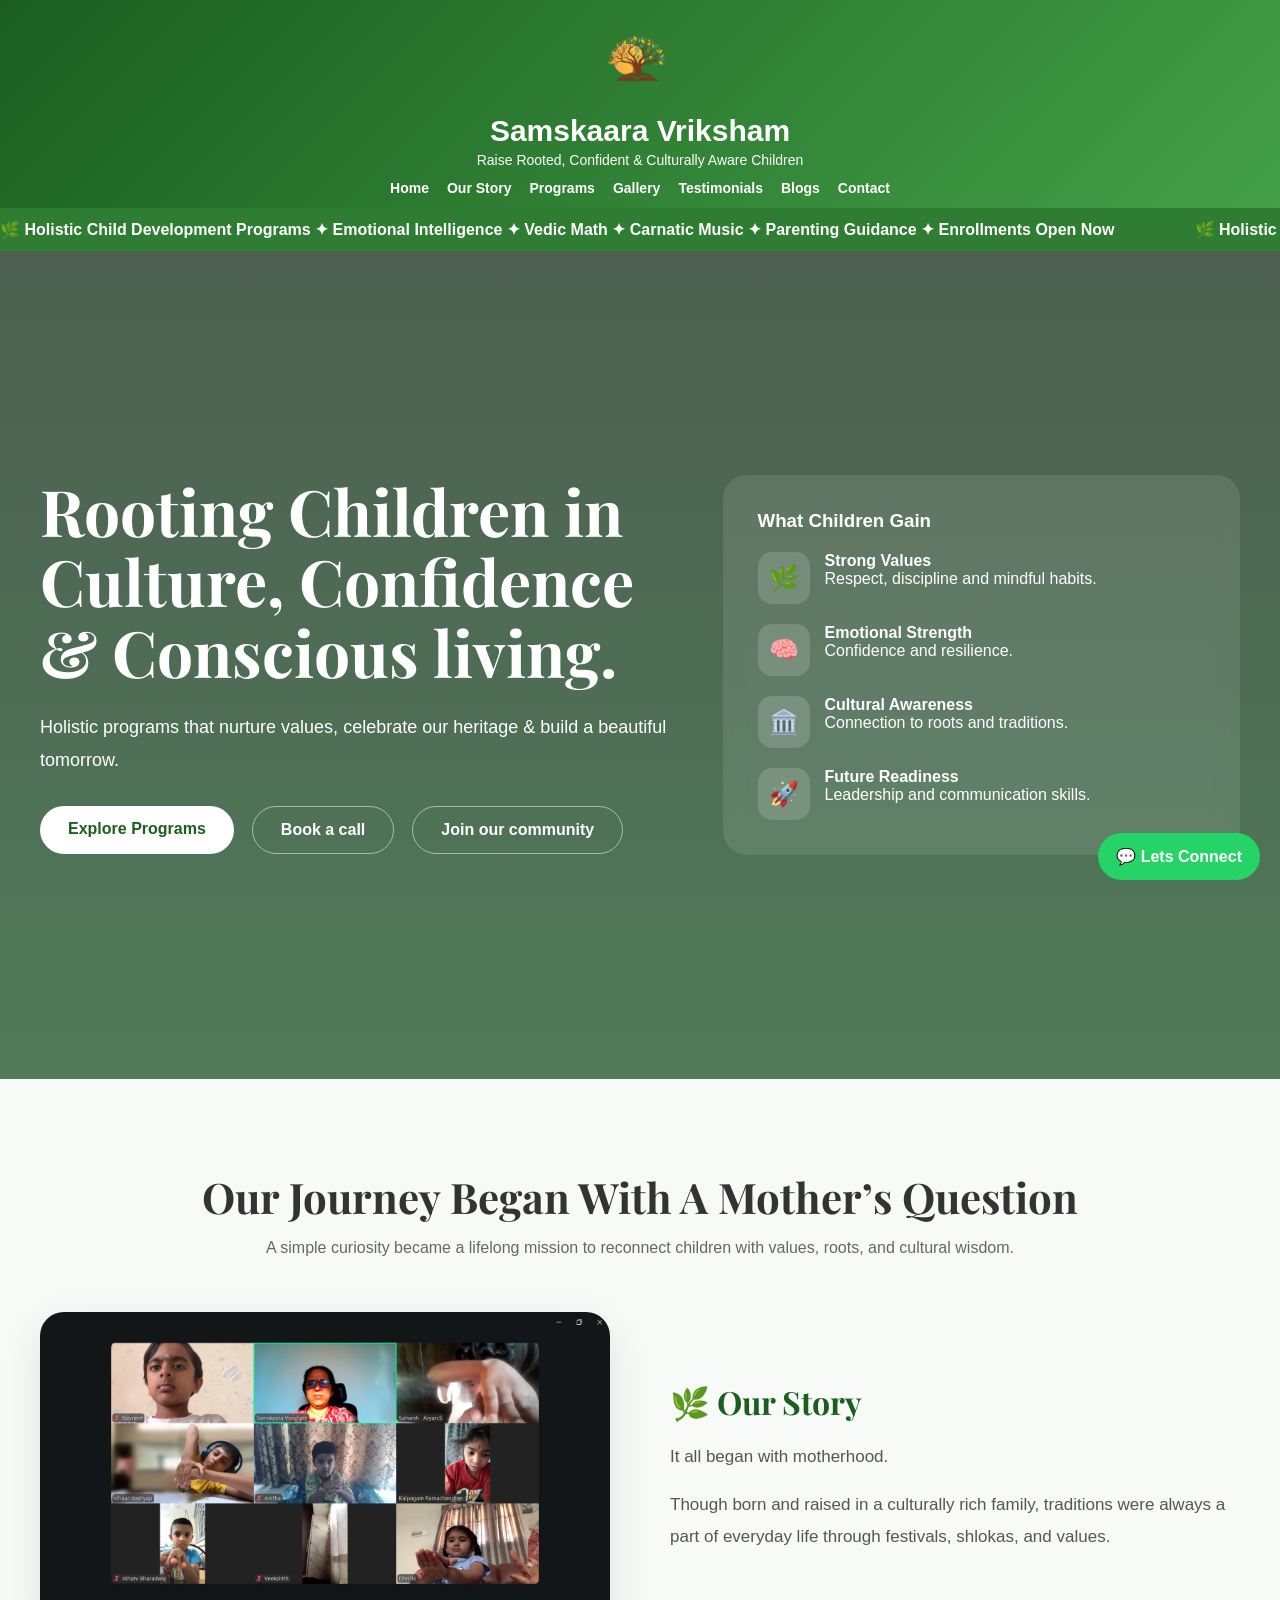
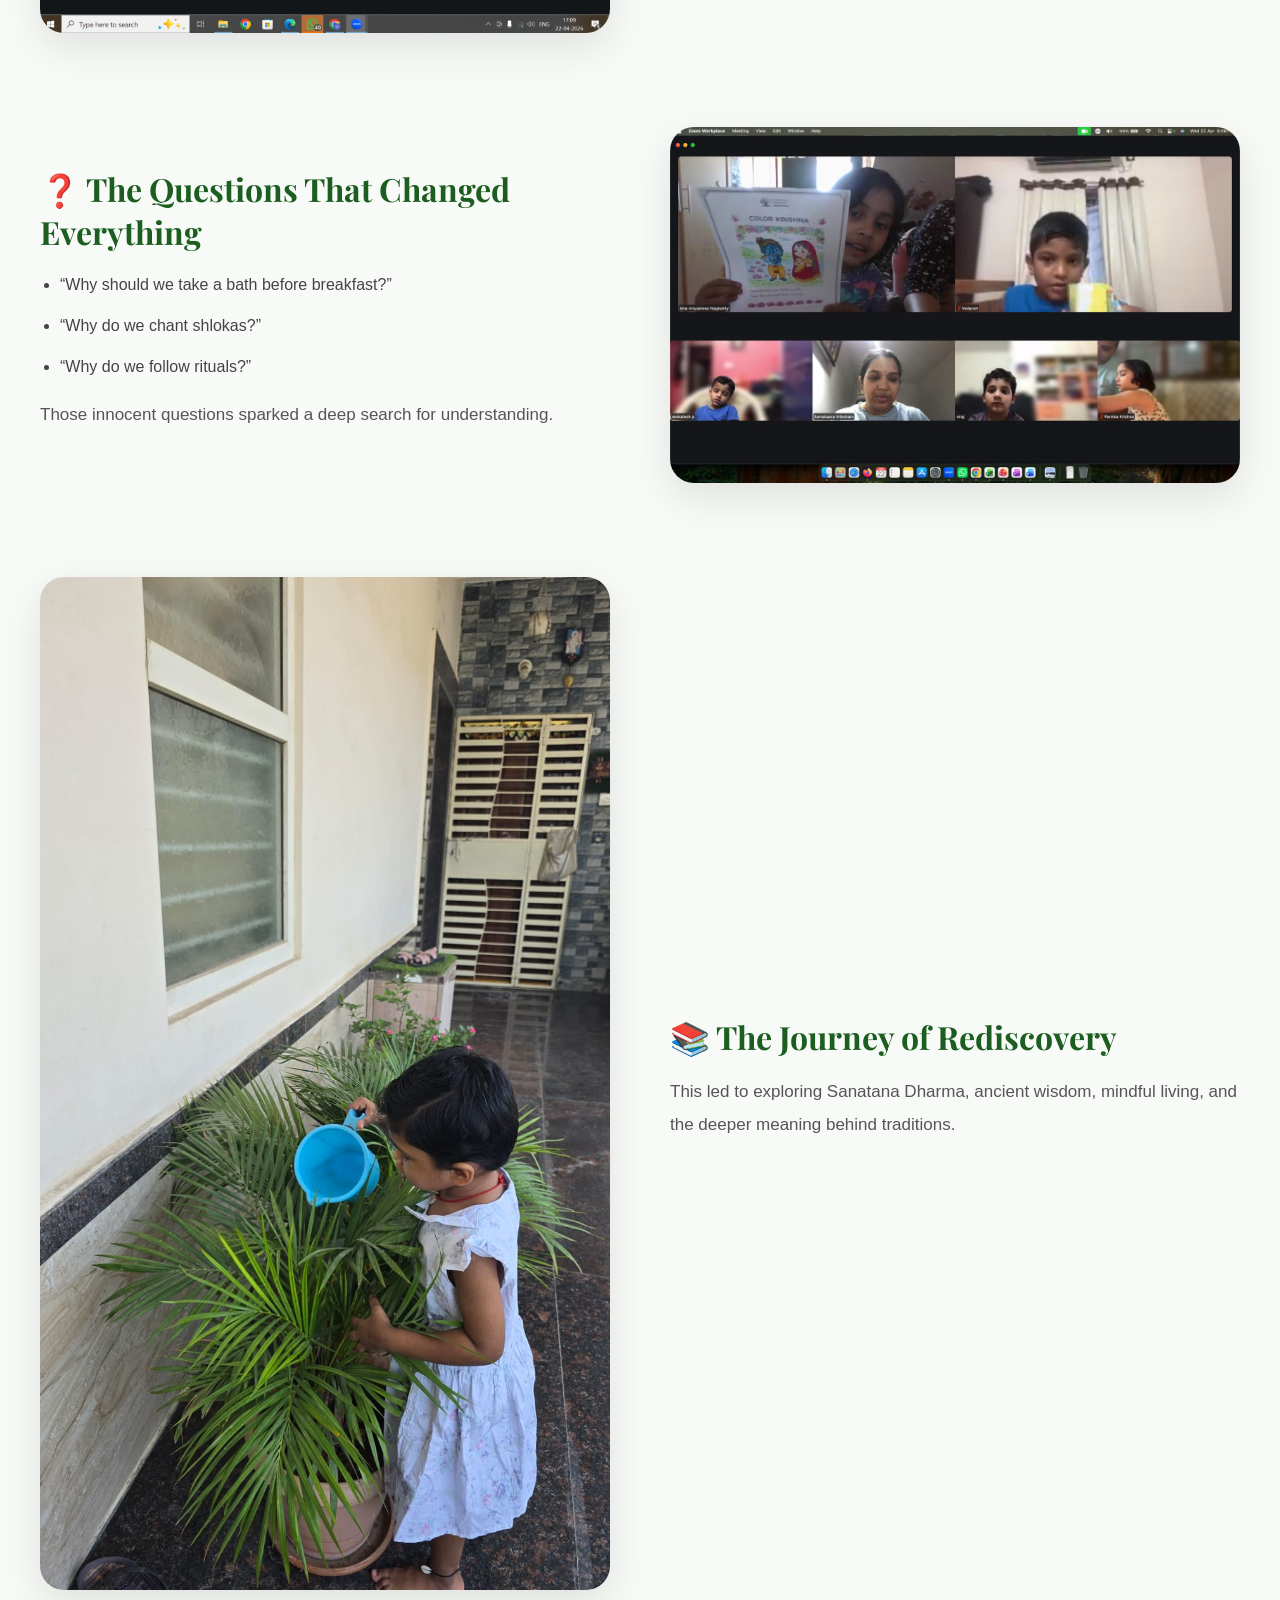
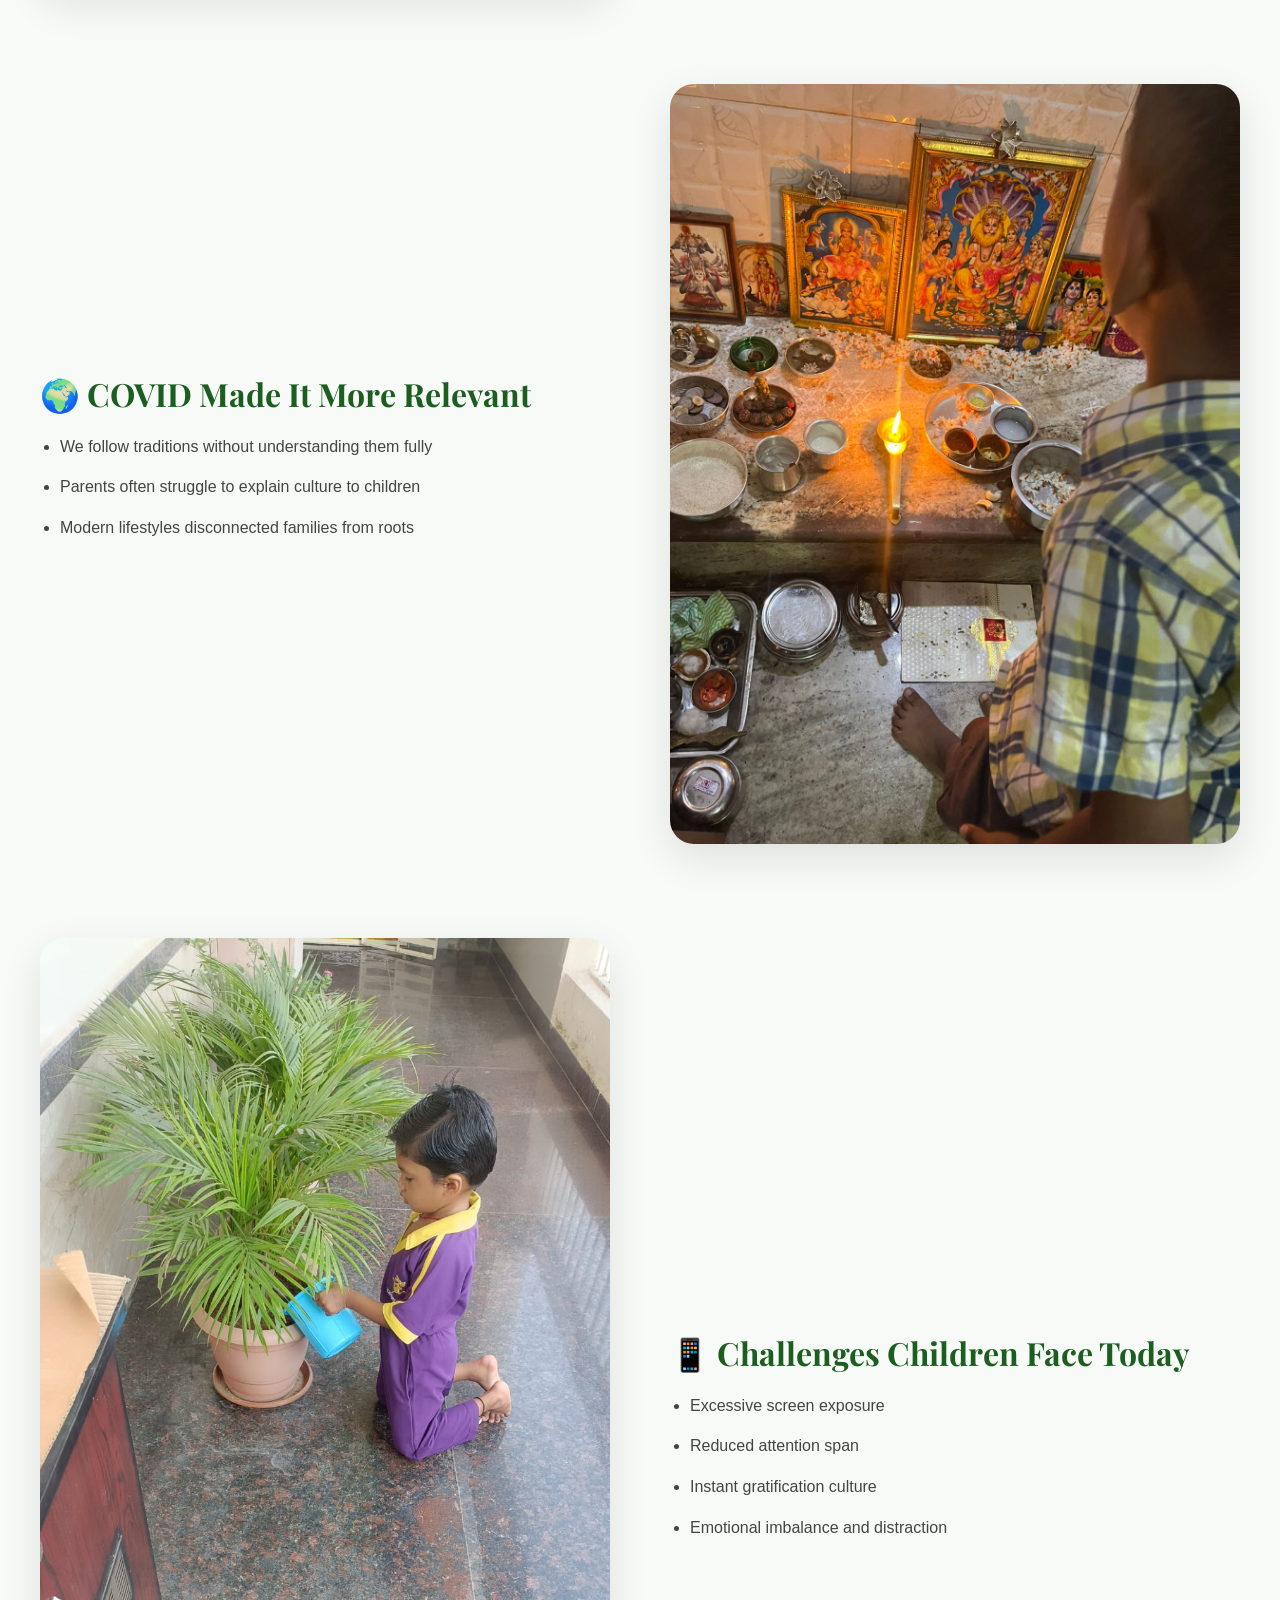
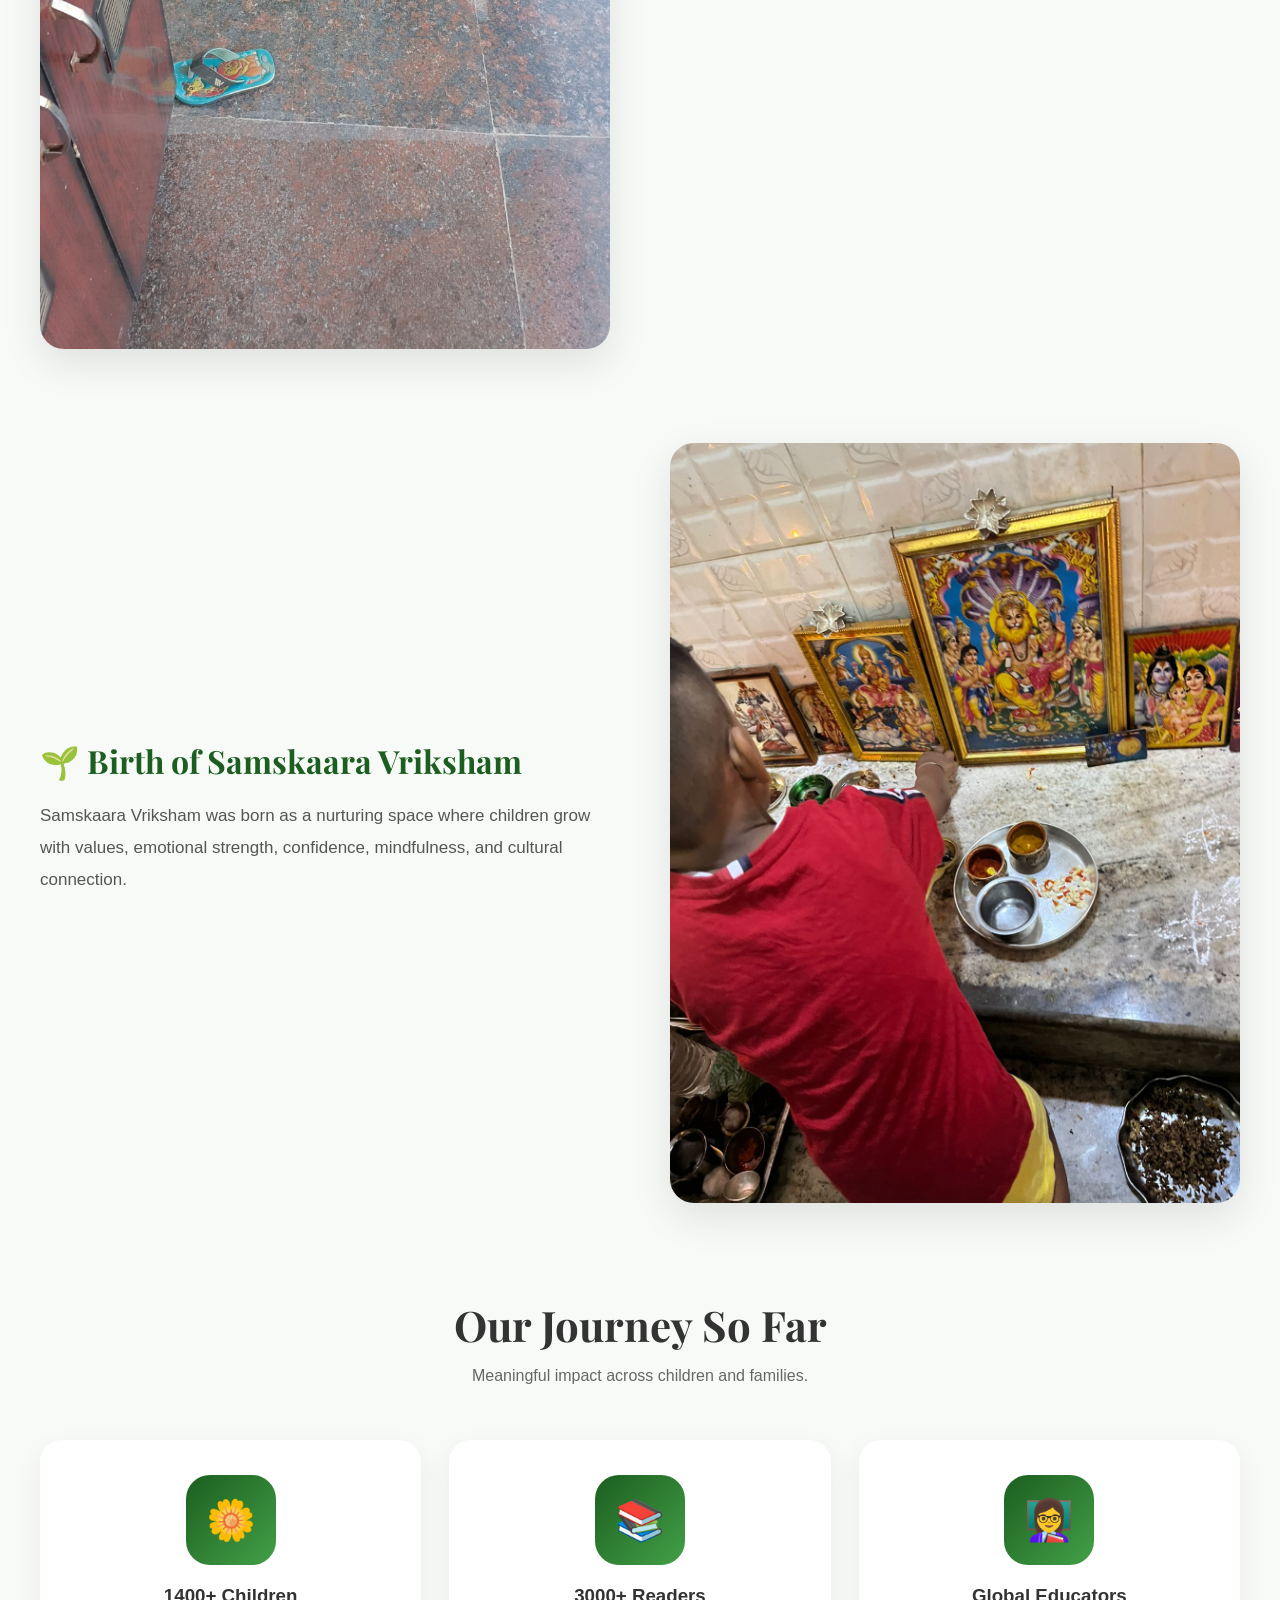
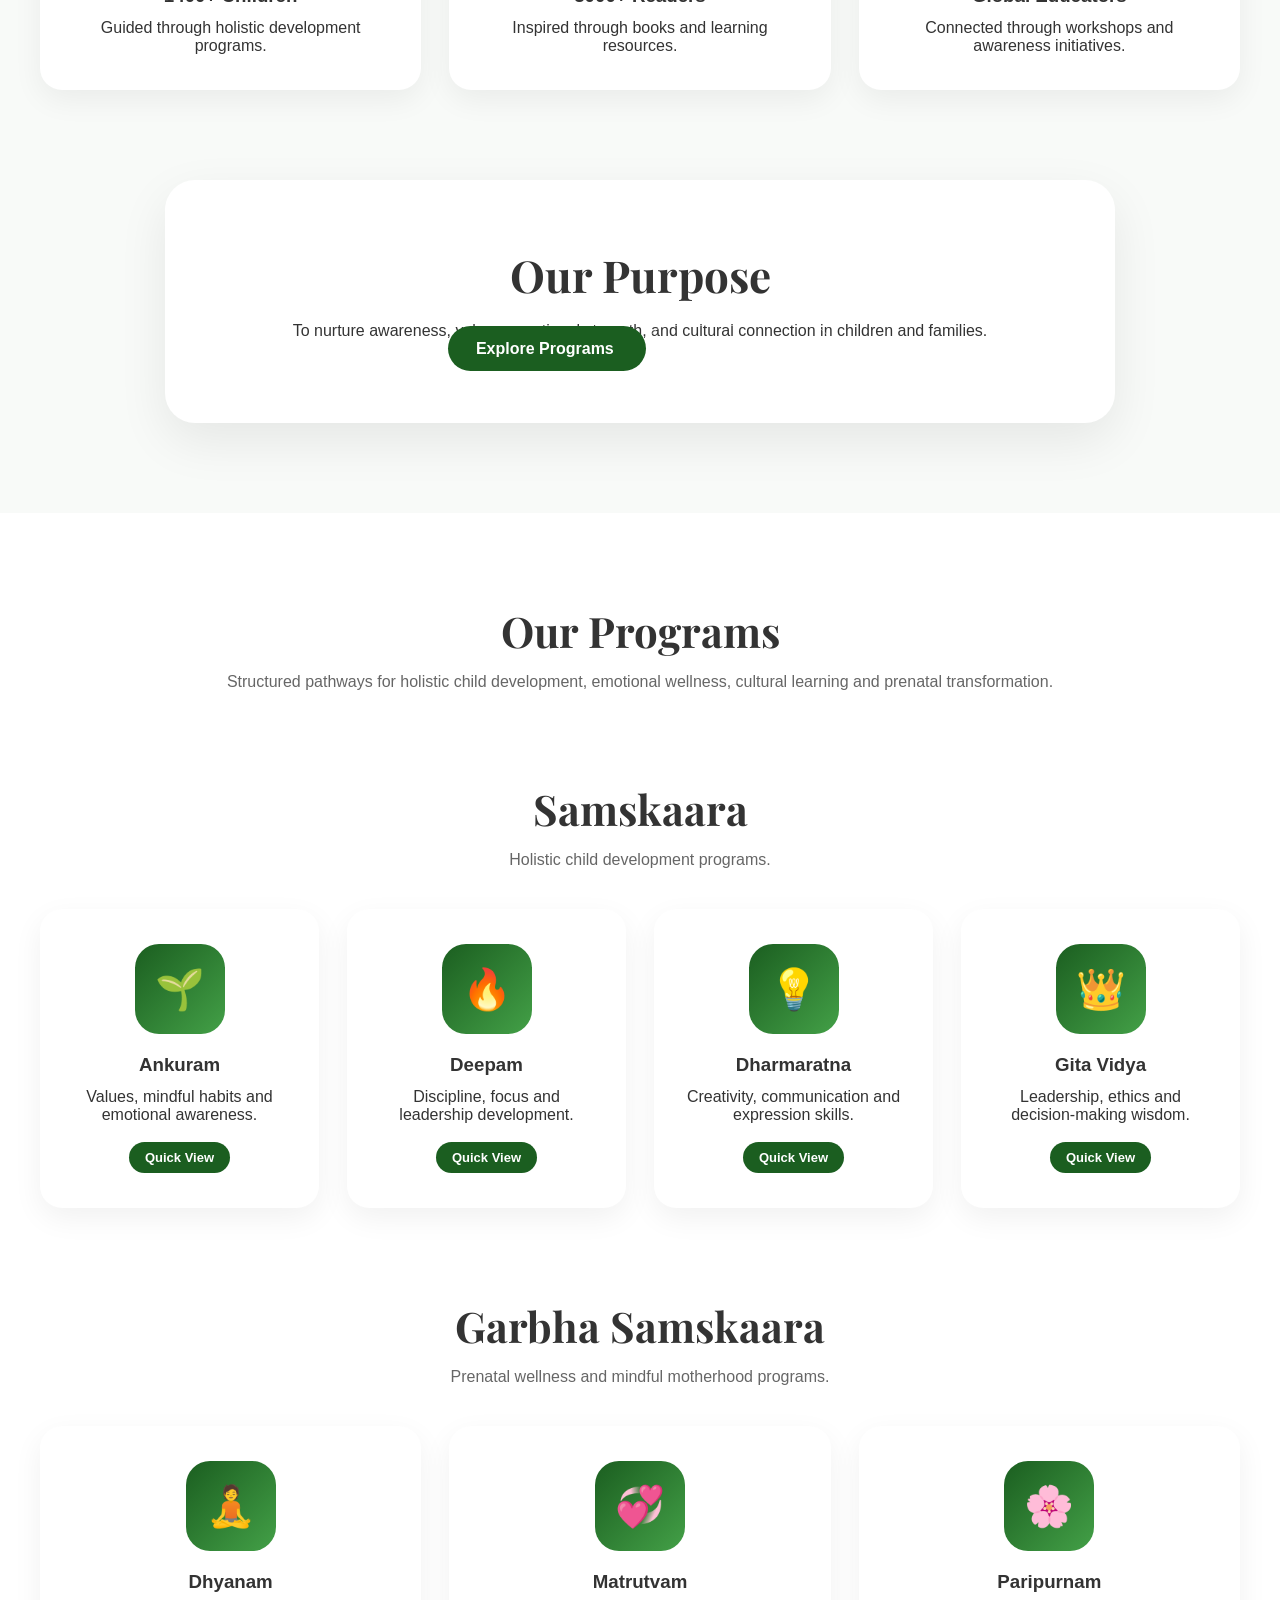
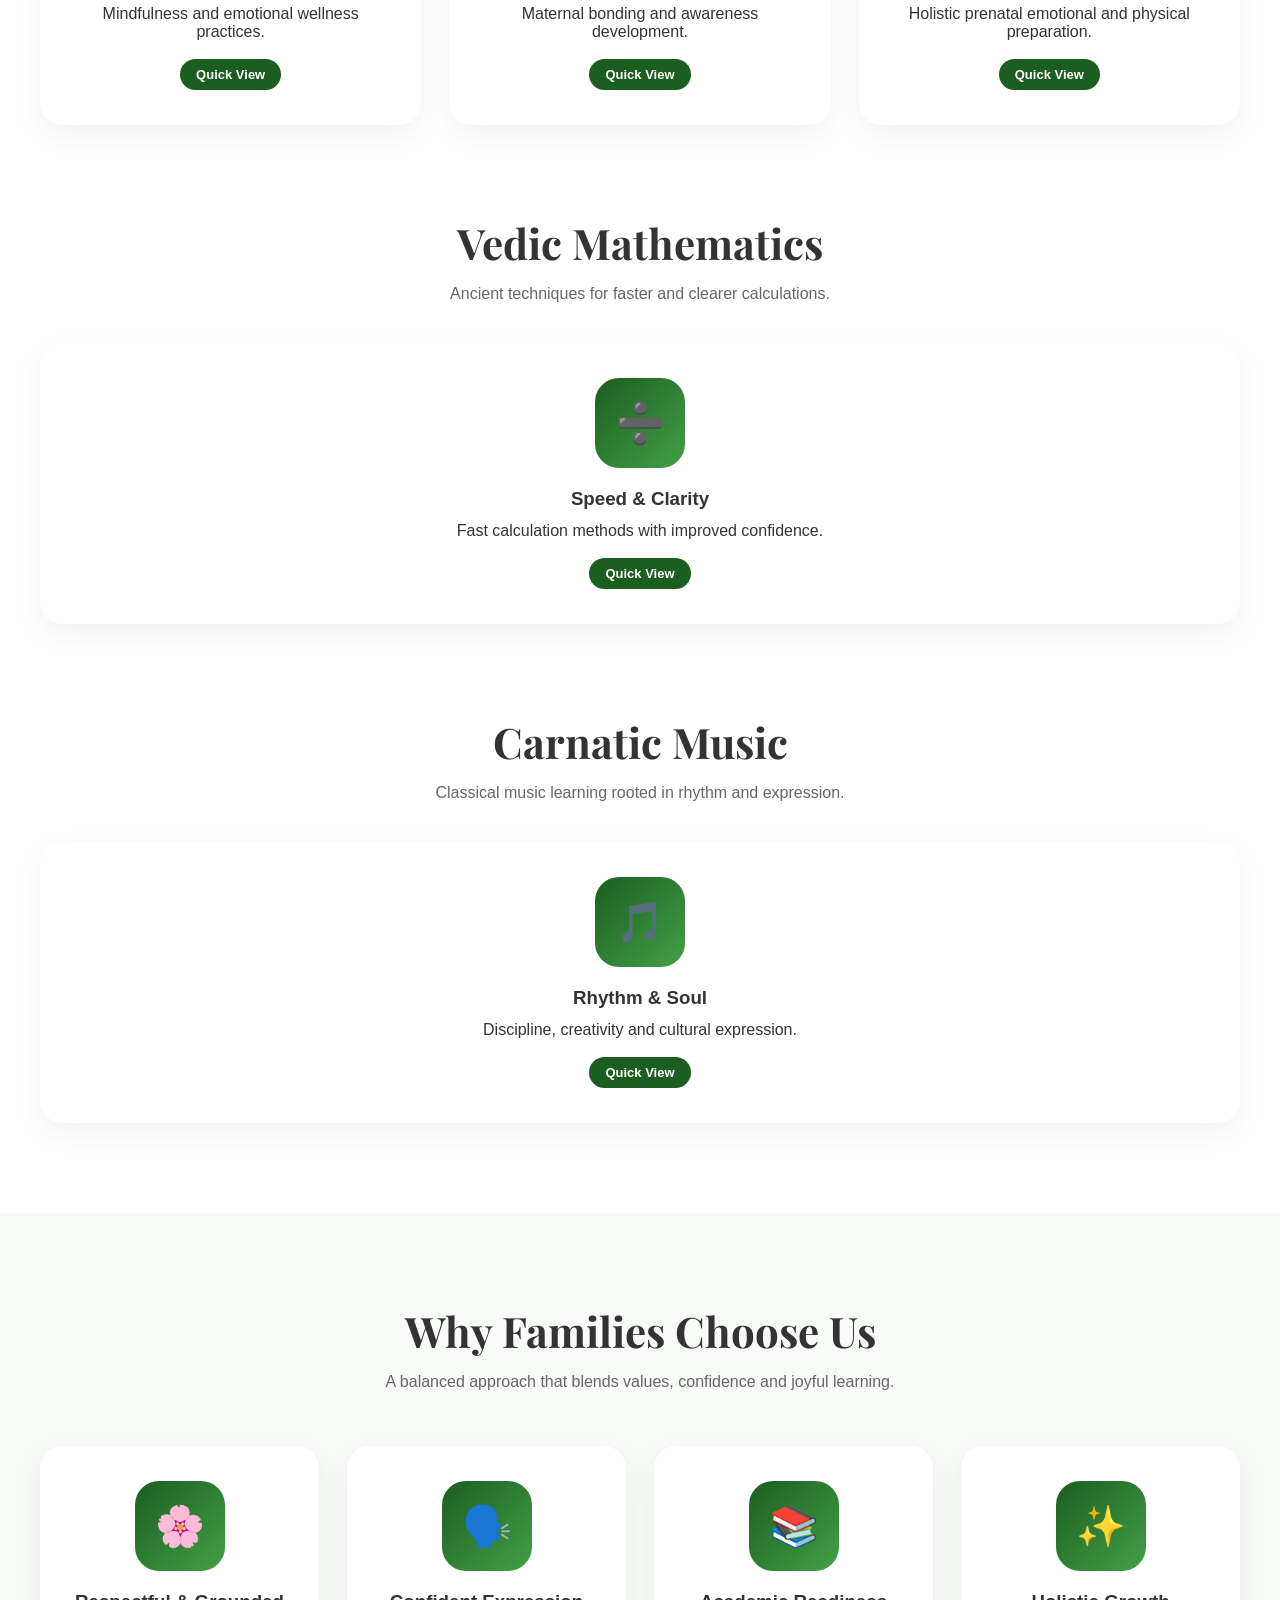
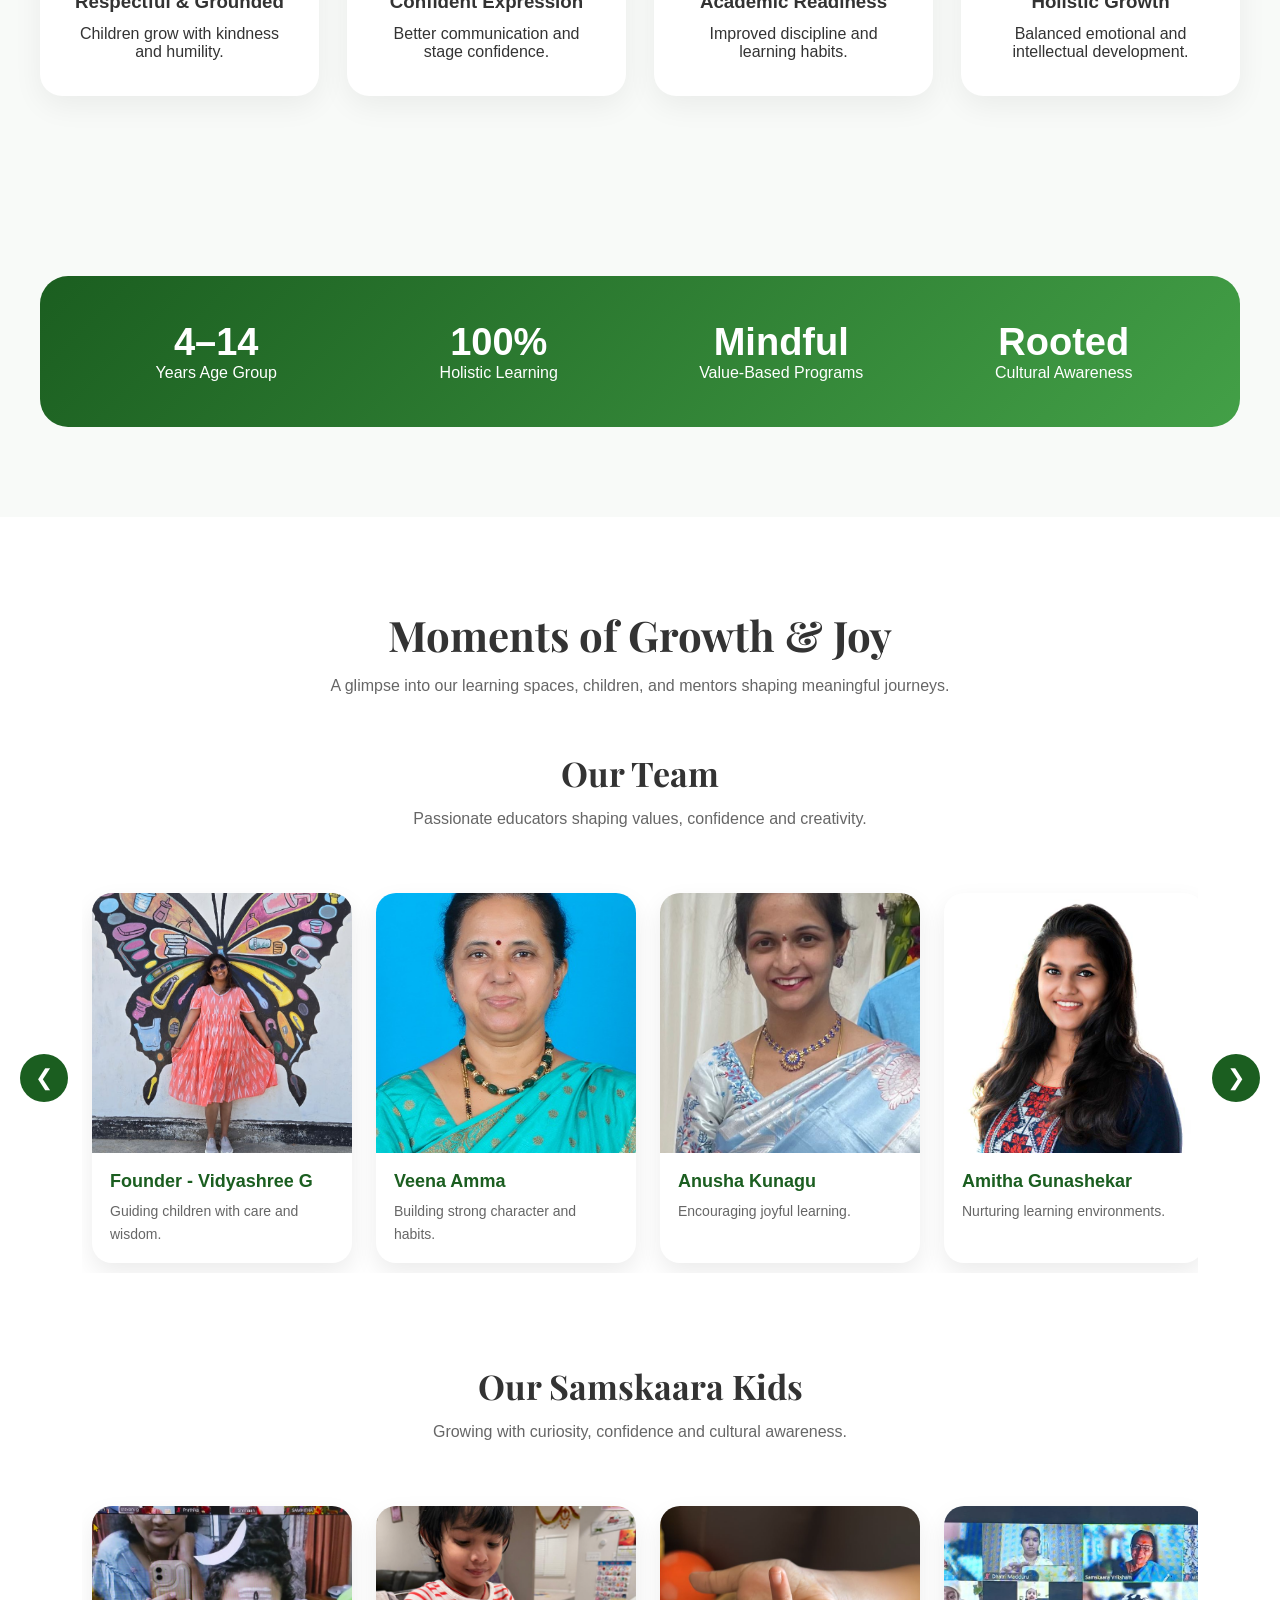
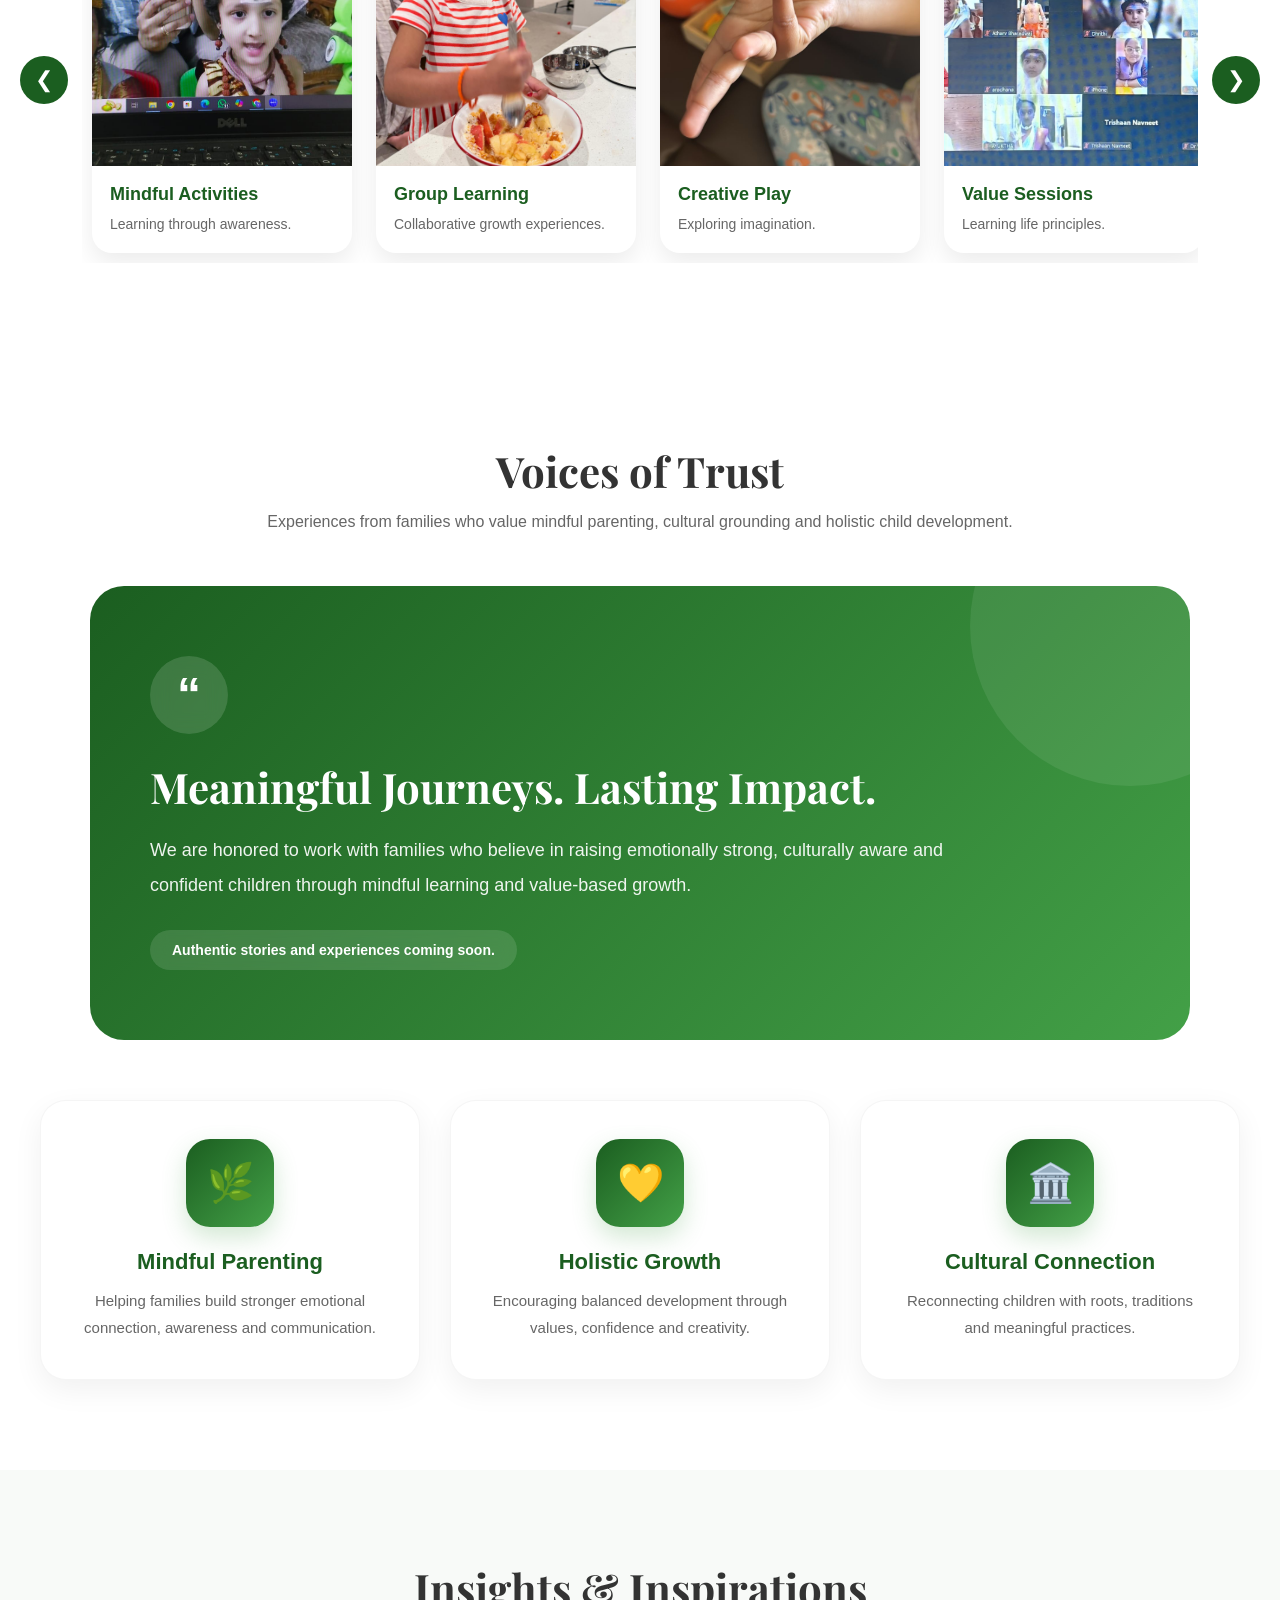
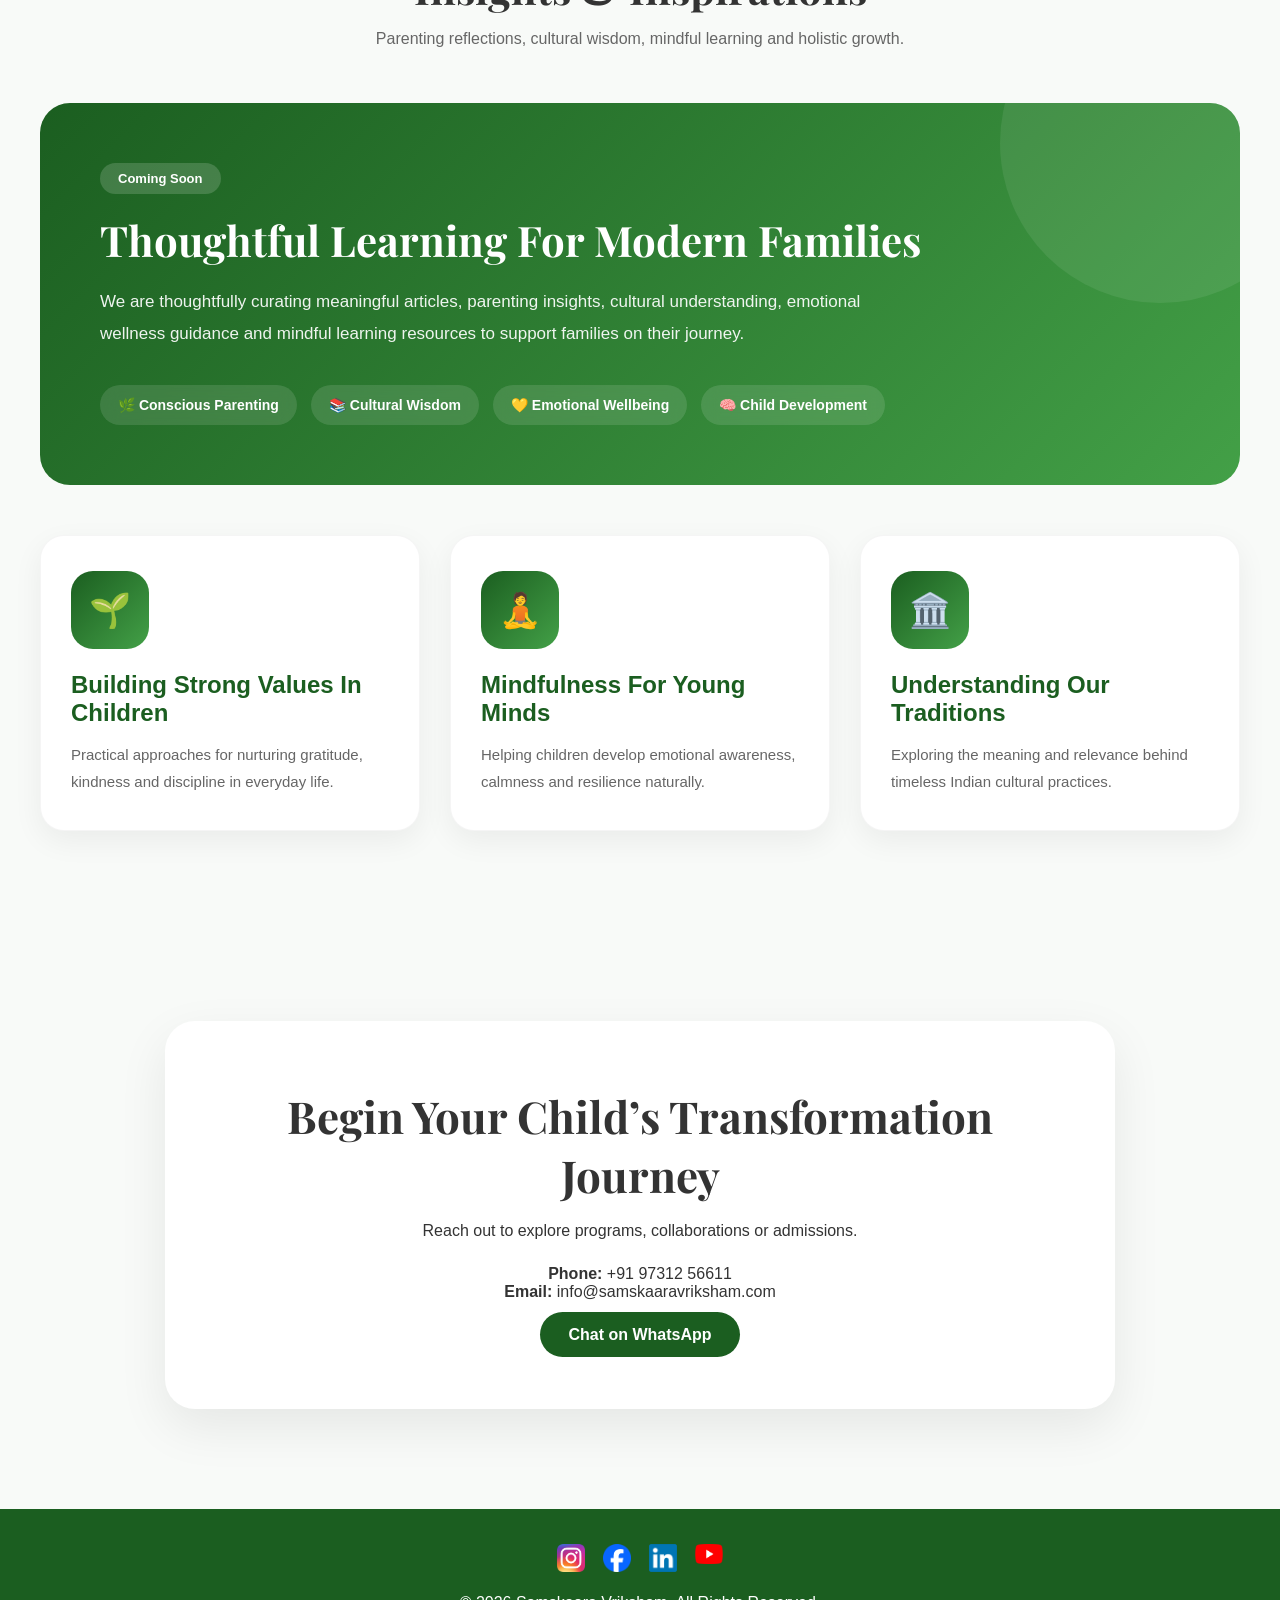
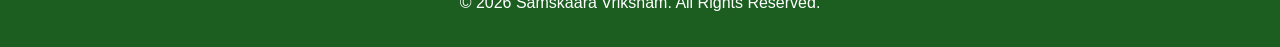
==== commit 225b5562: "Update index.html Comments R1" ====
--- a/index.html
+++ b/index.html
@@ -67,7 +67,7 @@
     <div class="hero-wrapper">
 
         <div class="hero-text">
-
+			<!-- Rooting Children in should be lesser font-->
             <h1>
                 Rooting Children in<br>
                 Culture, Confidence & 
@@ -89,13 +89,20 @@
 
                 <a href="#contact"
                    class="hero-btn secondary">
-                    Enroll Now
+                    Book a call
                 </a>
+				
+               <!-- to point it to whatsapp community-->
+				<a href="#contact"
+                   class="hero-btn secondary">
+                    Join our community
+                </a>
 
             </div>
 
         </div>
 
+		<!-- Remove what Children Gain section and add an image-->
         <div class="hero-card">
 
             <h3>What Children Gain</h3>
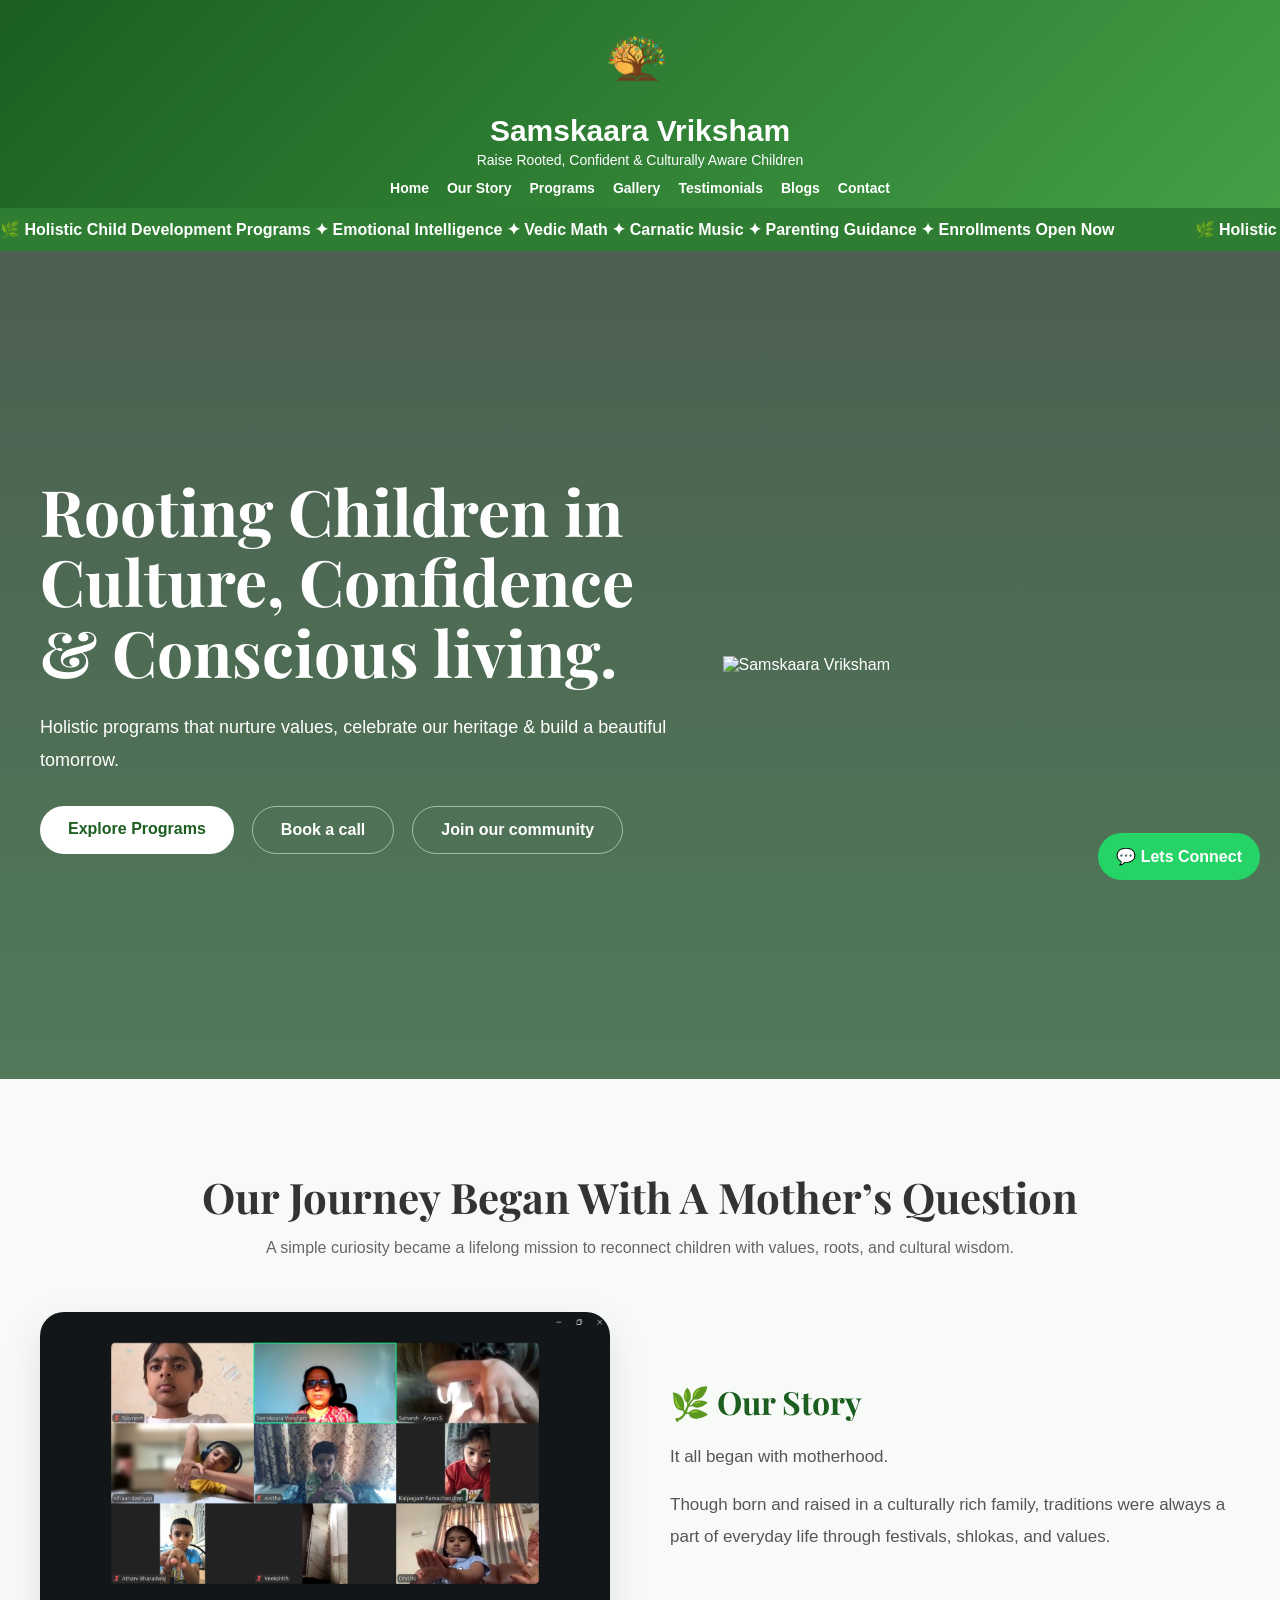
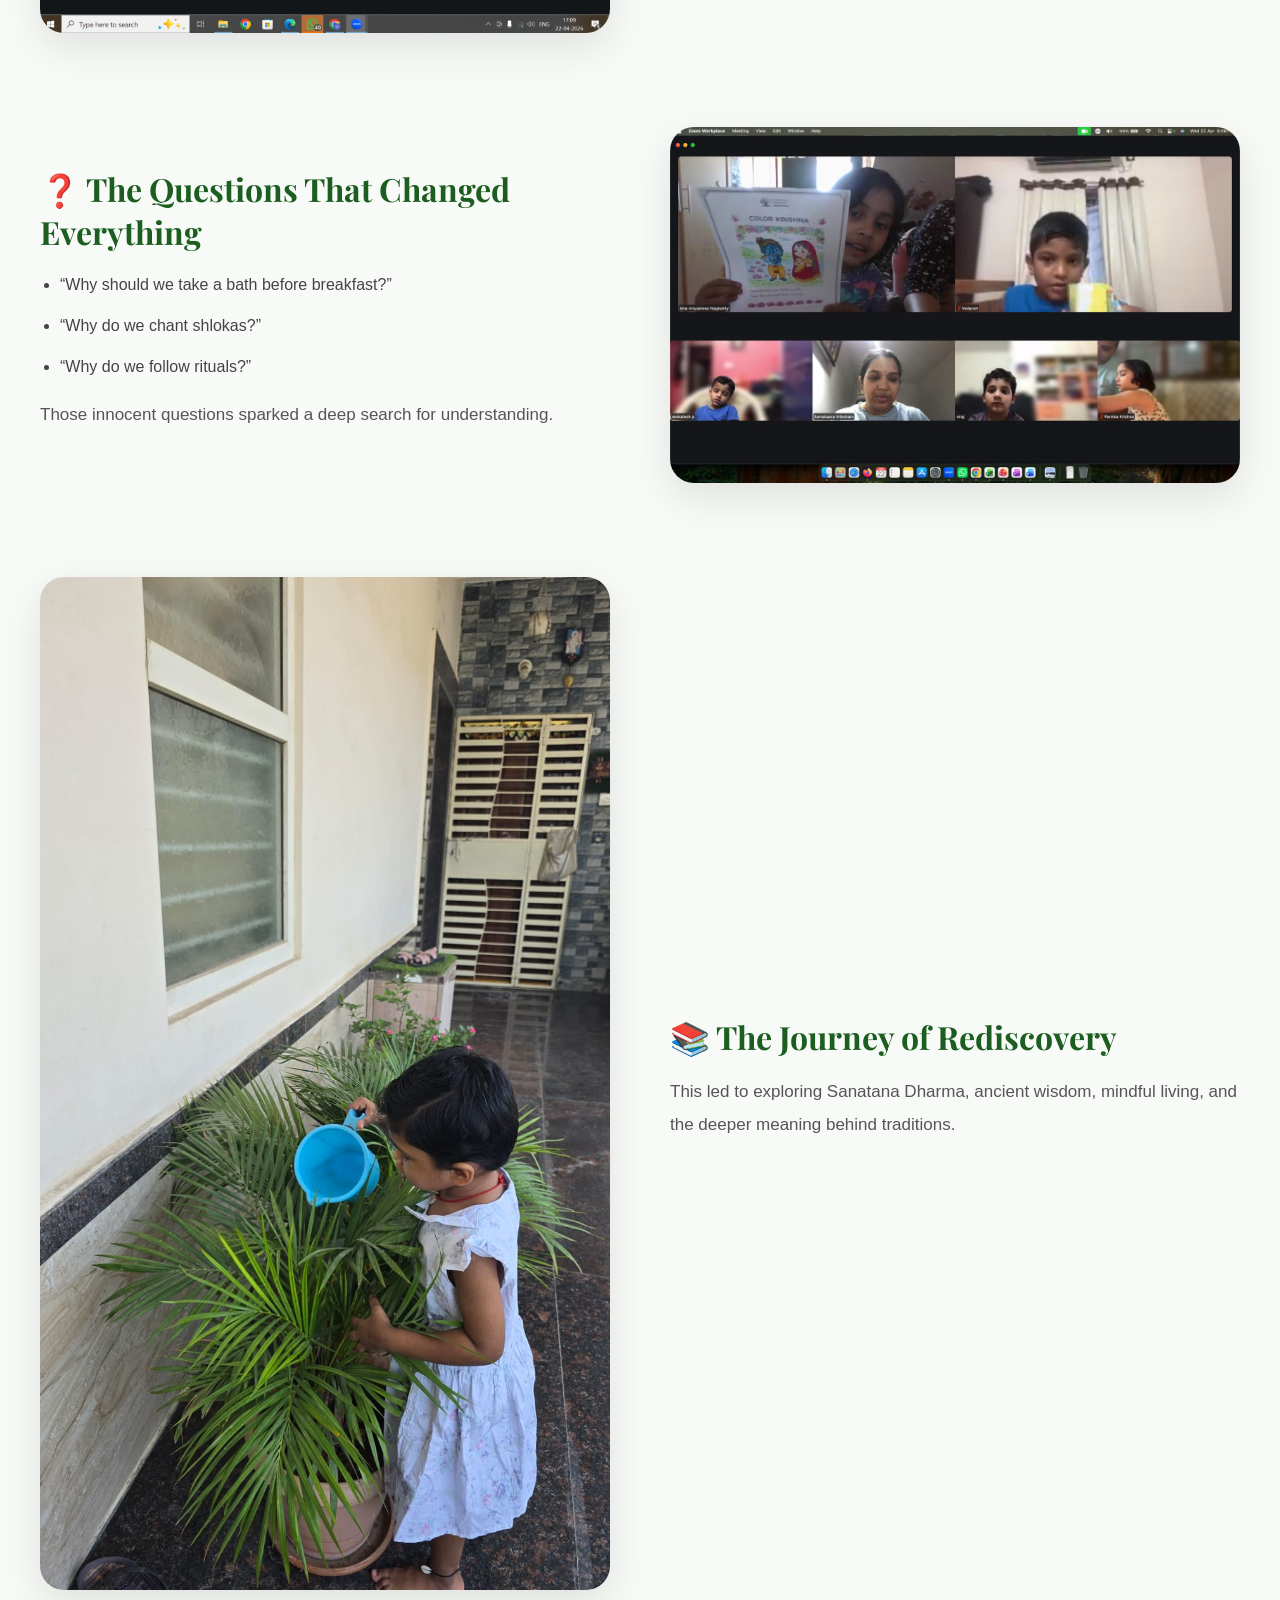
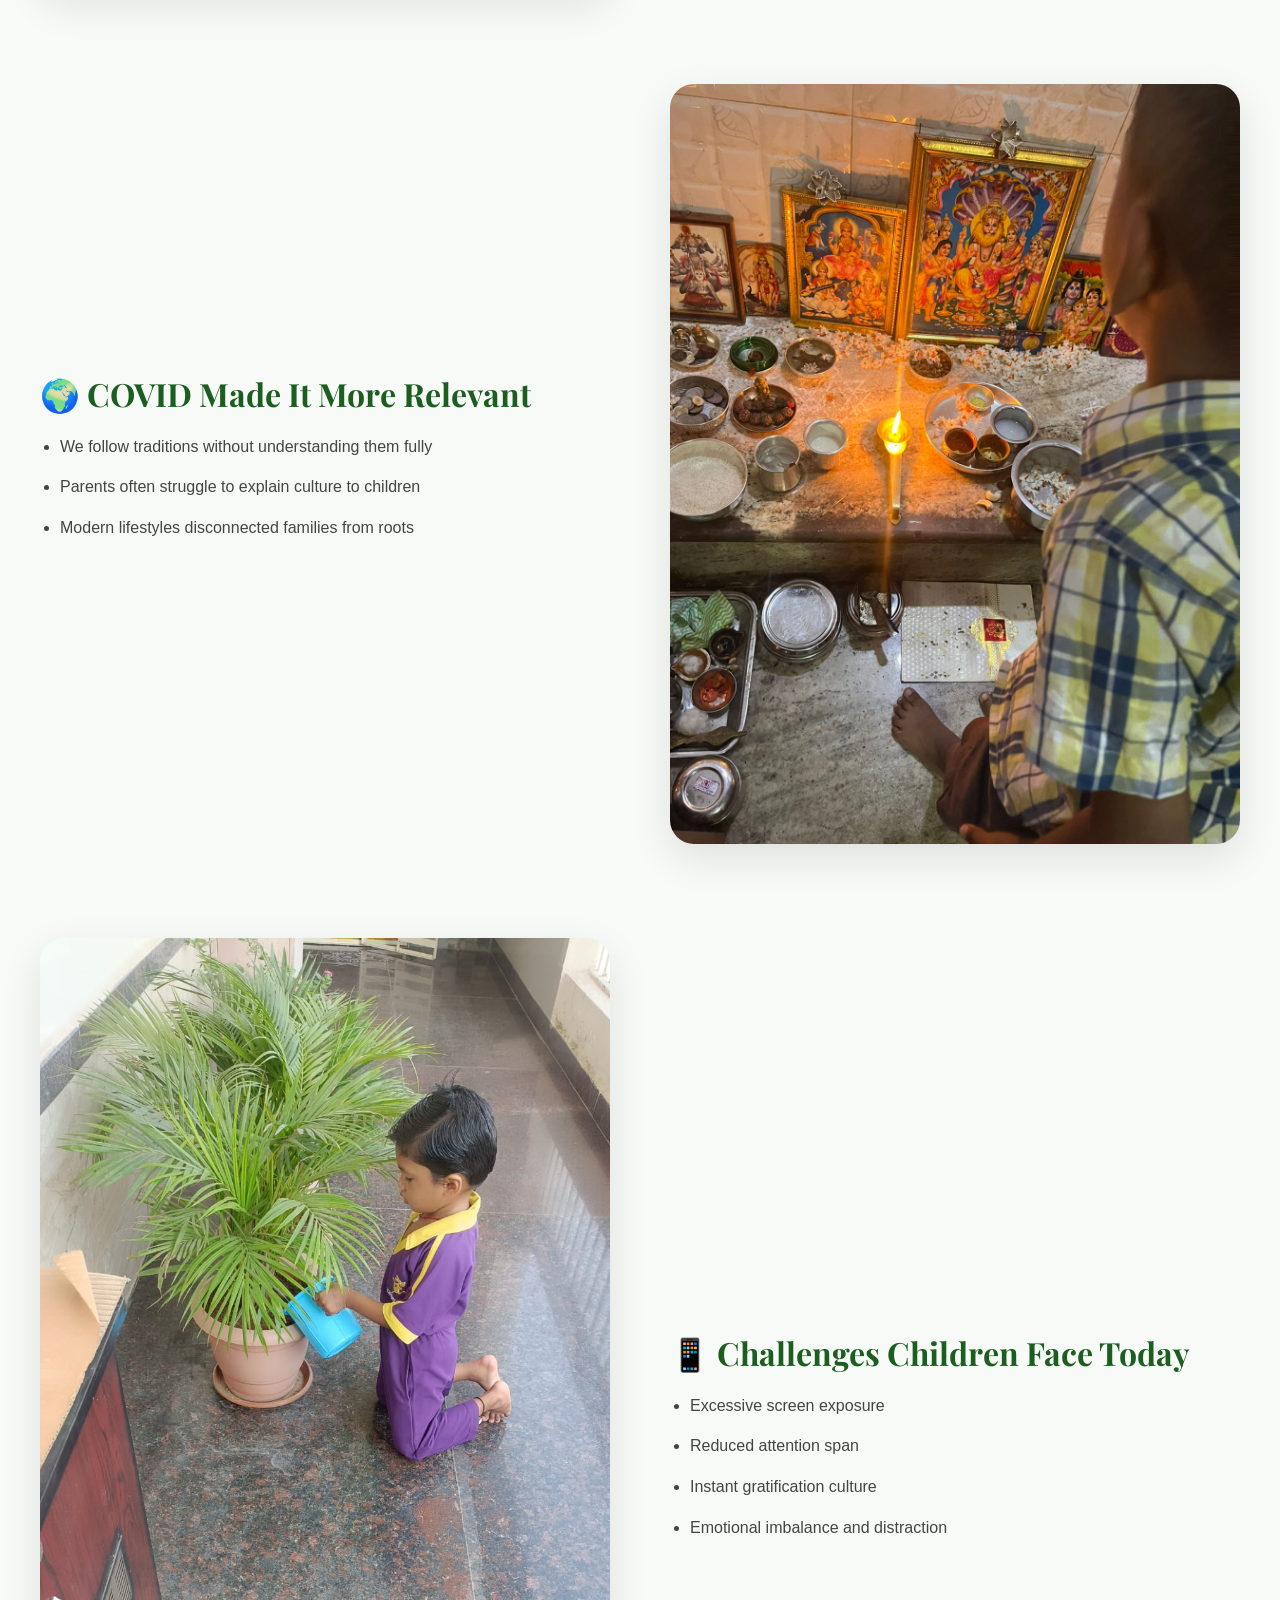
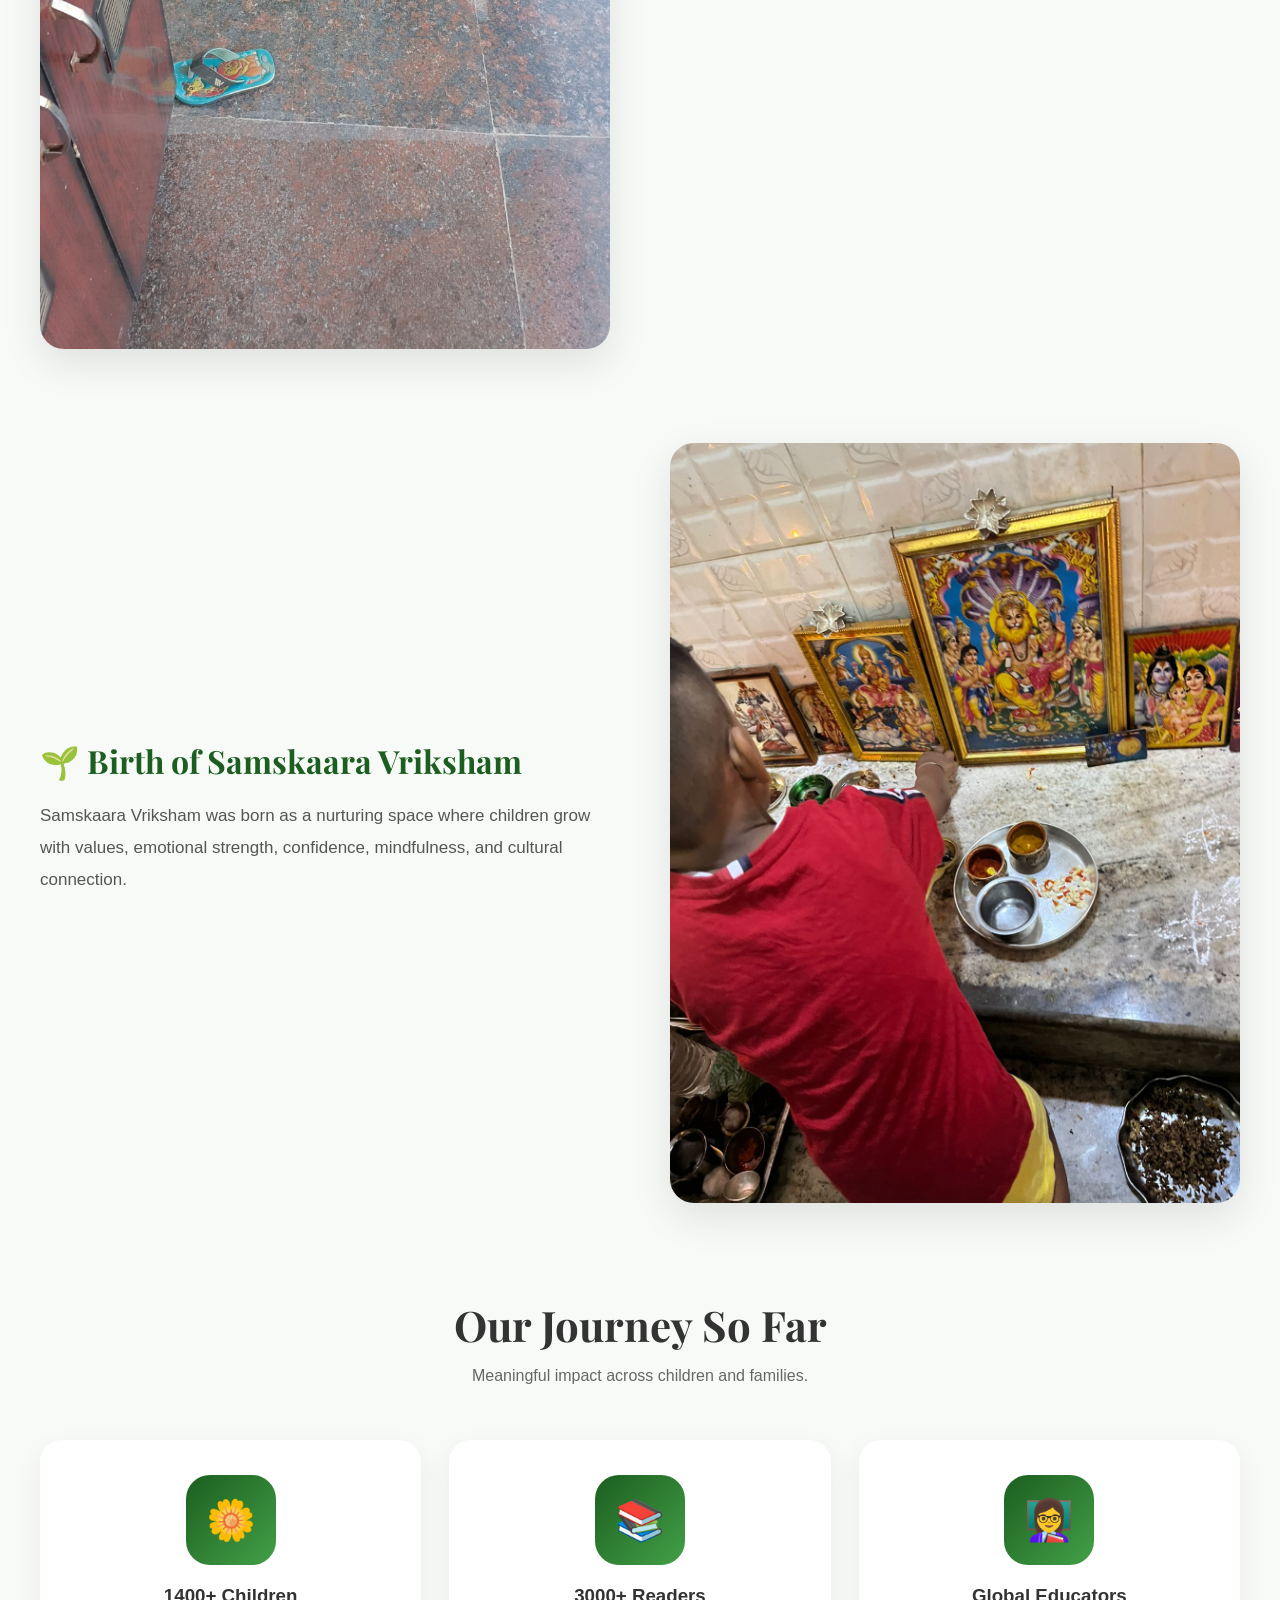
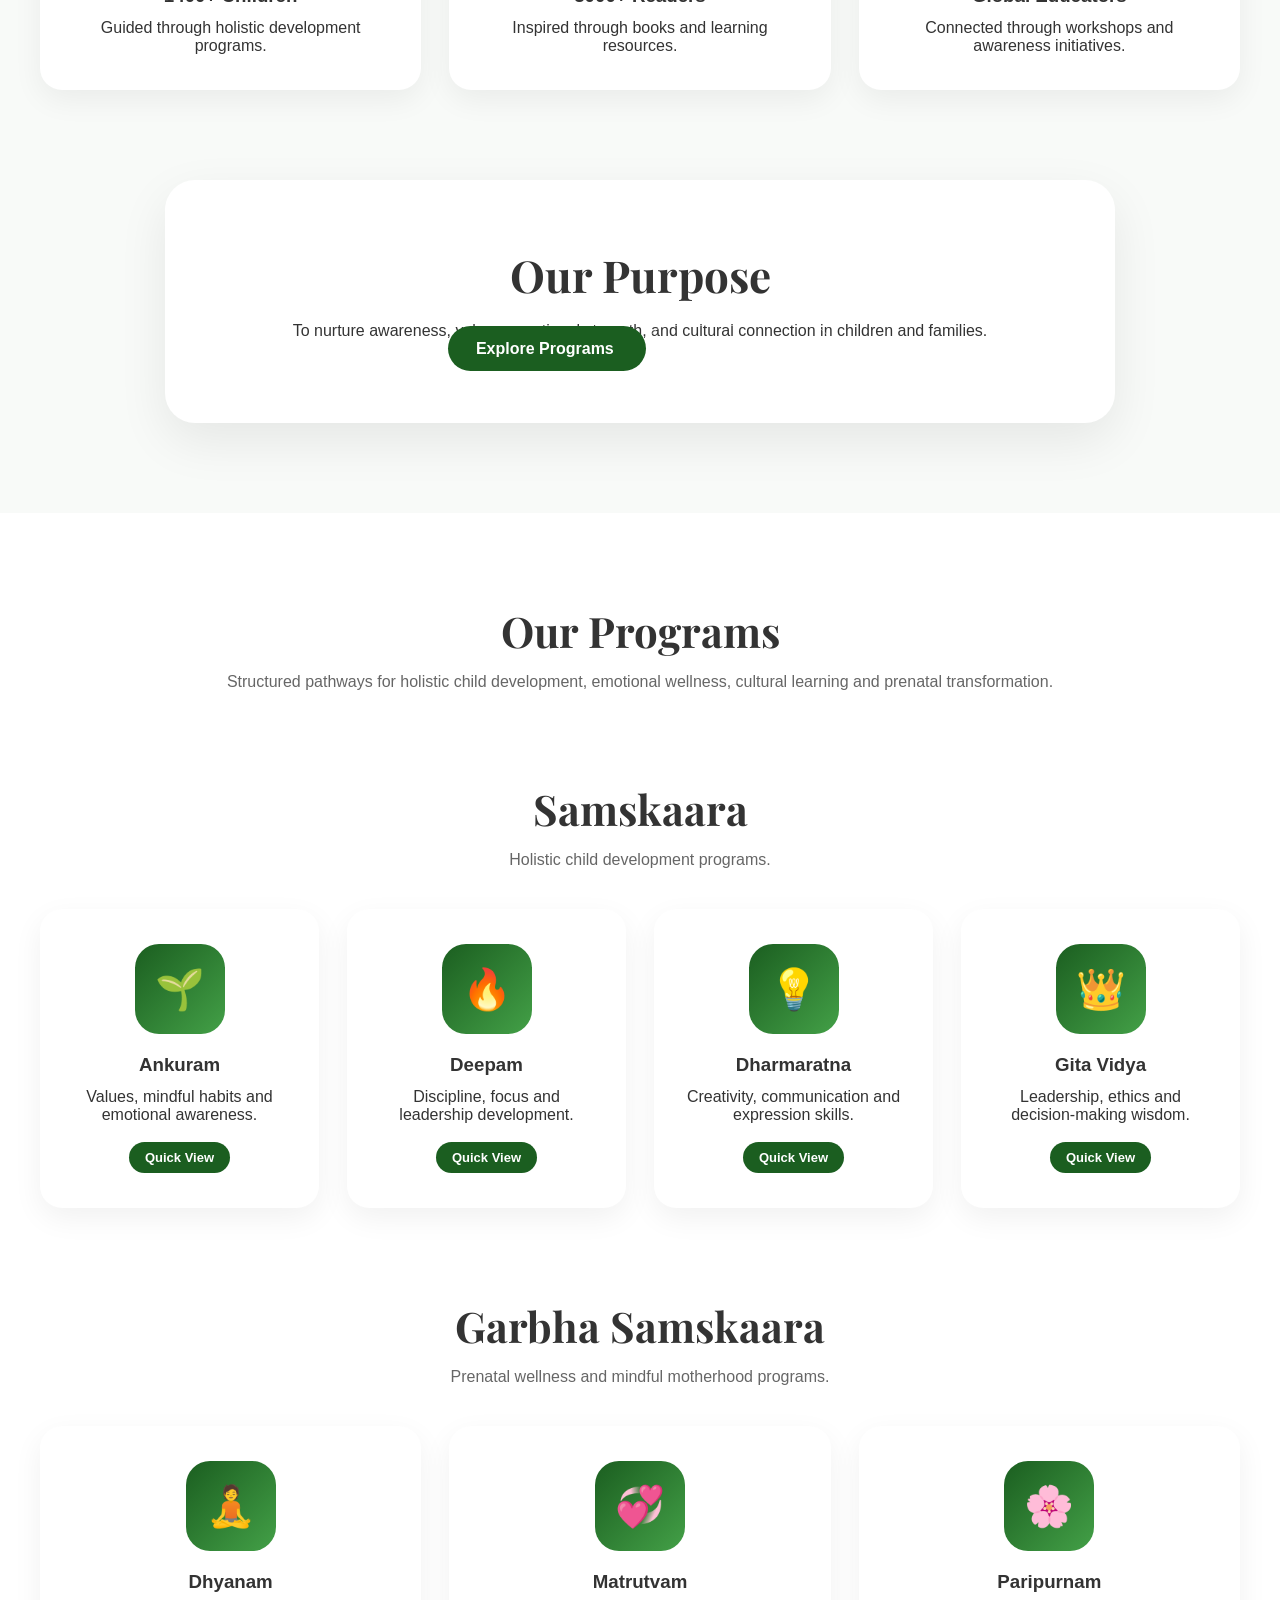
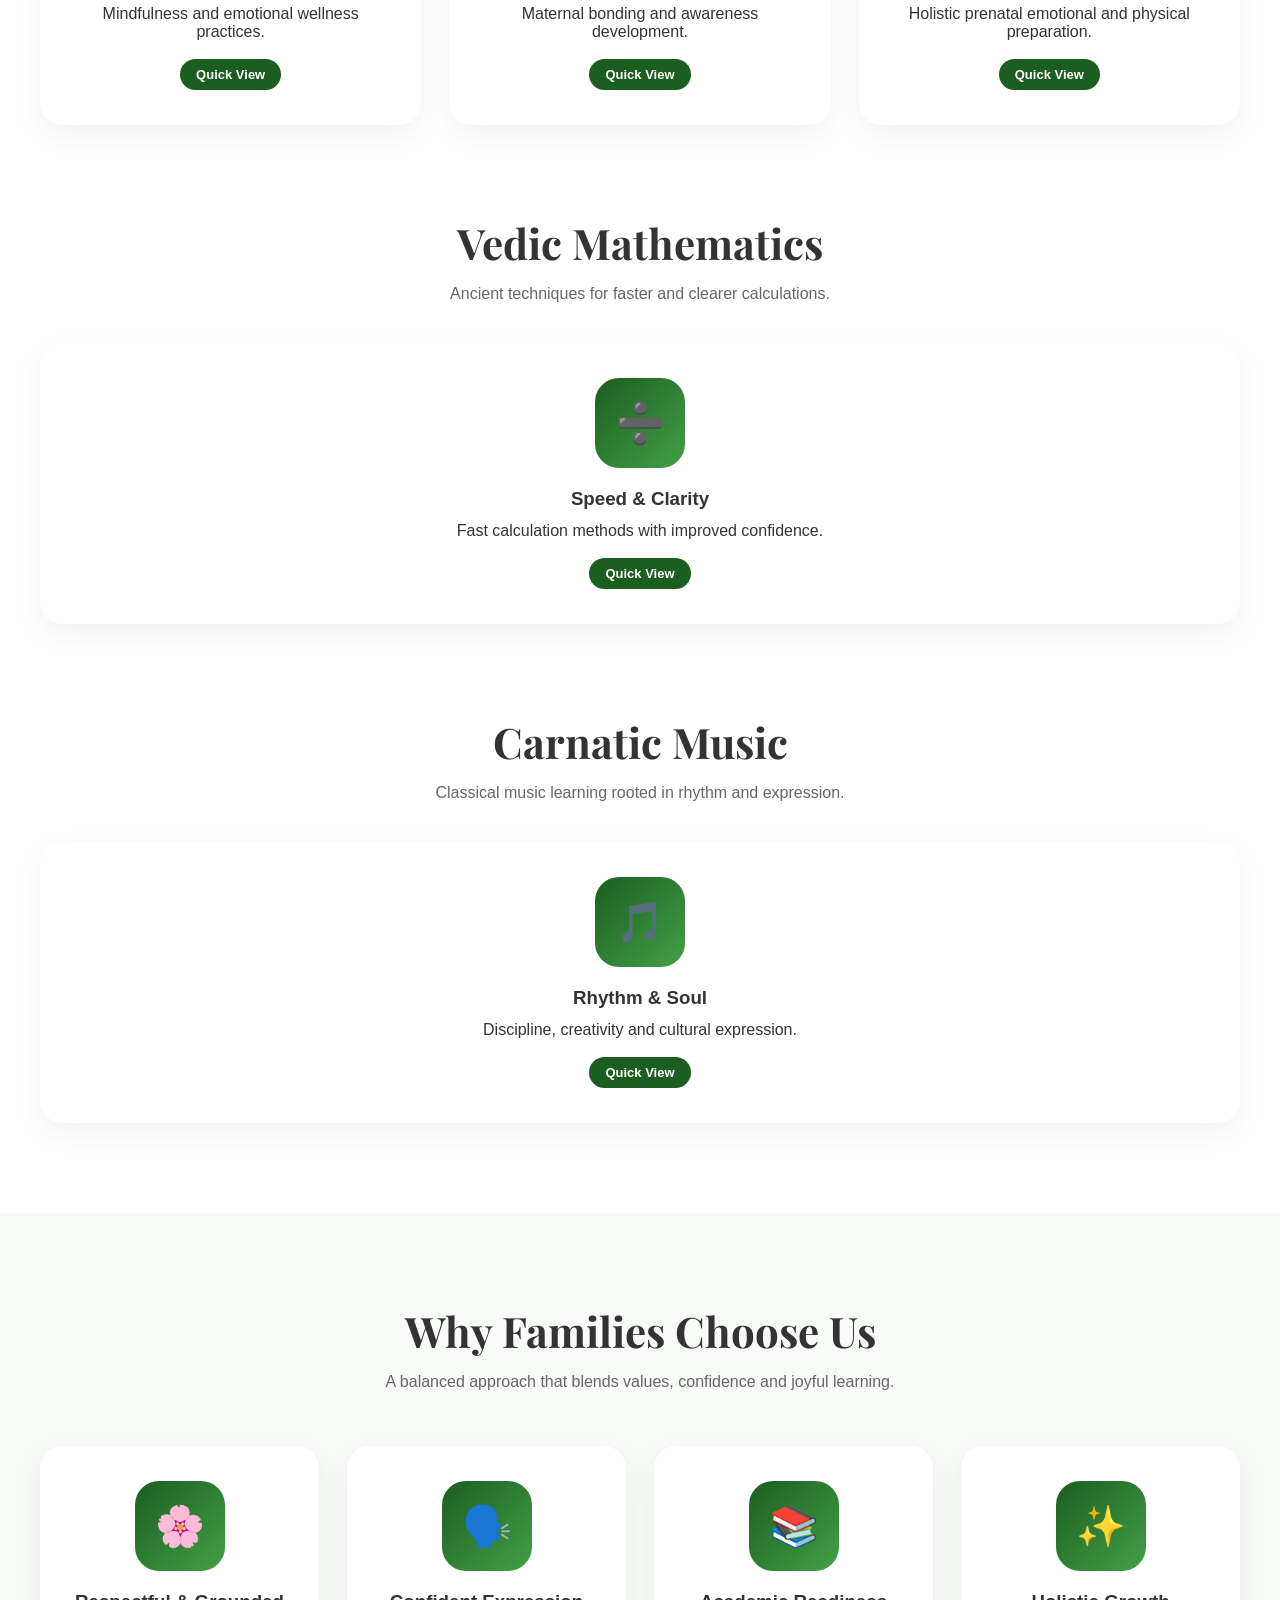
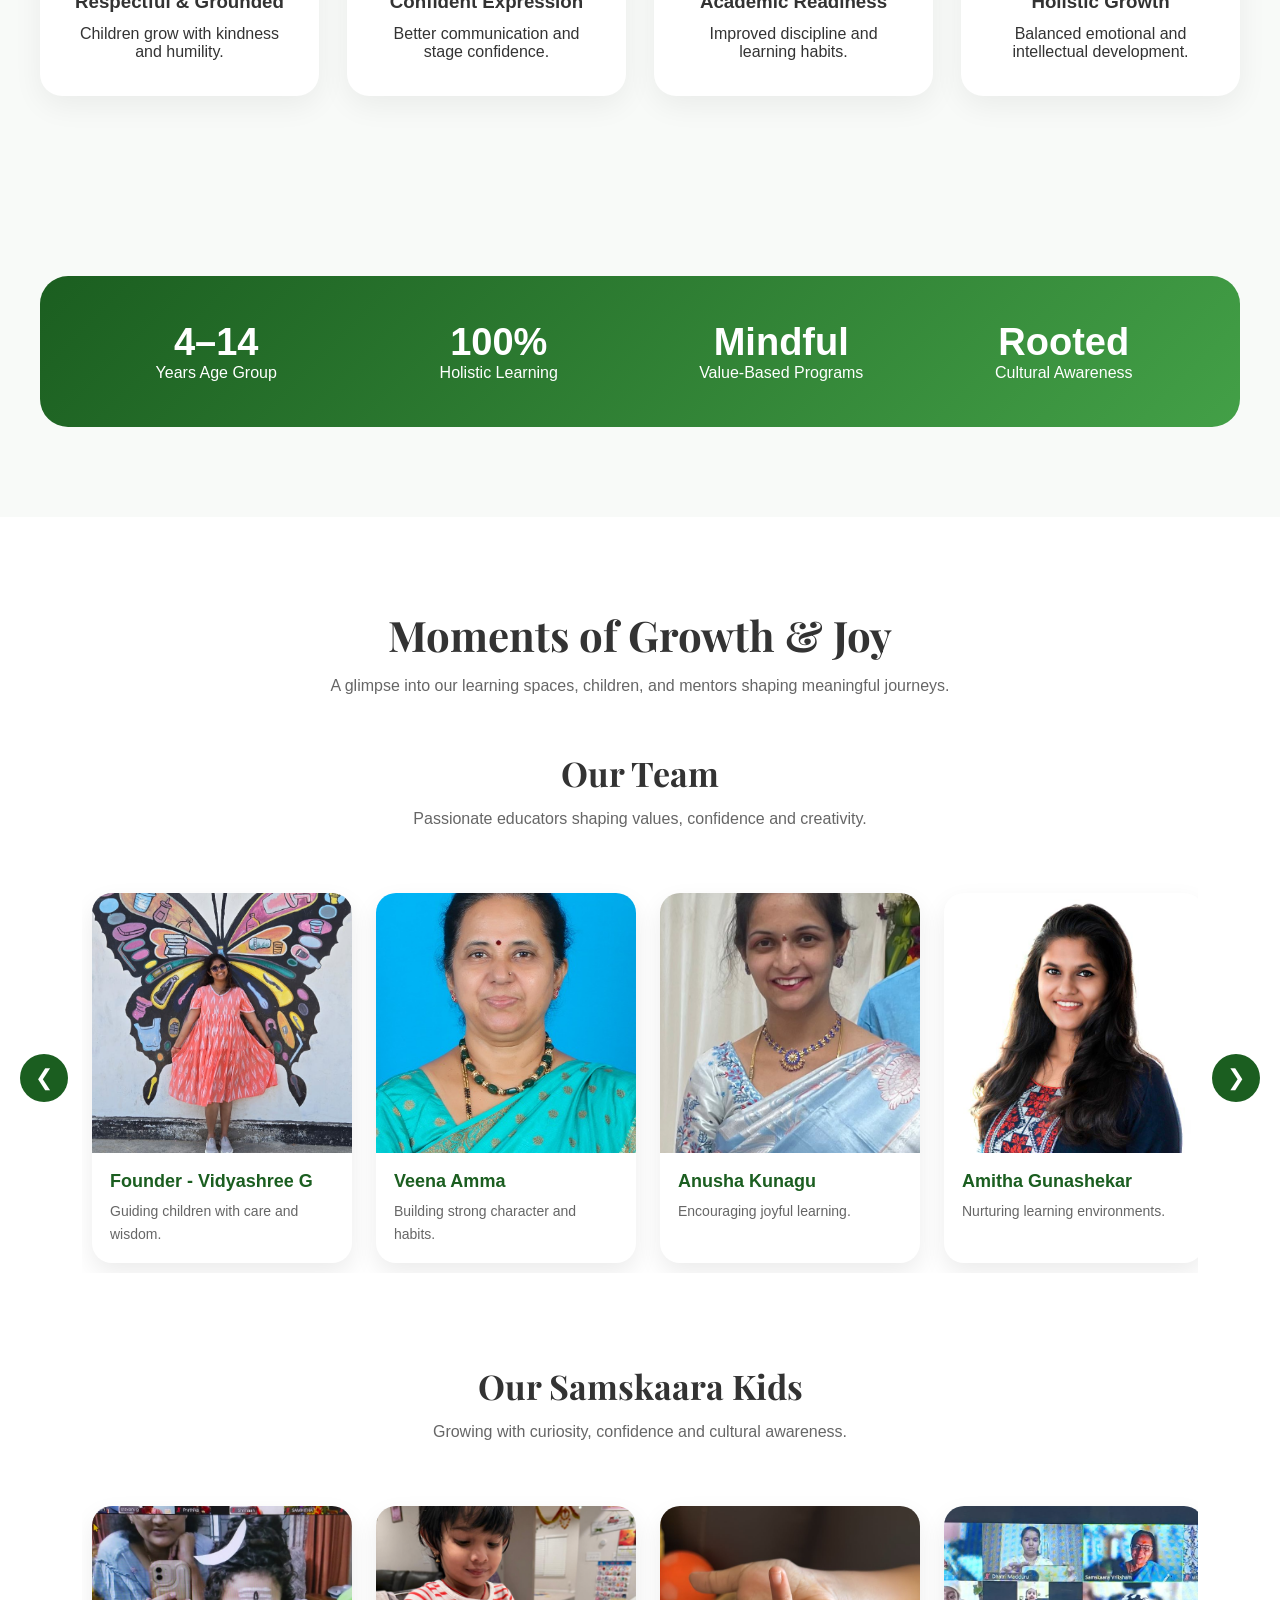
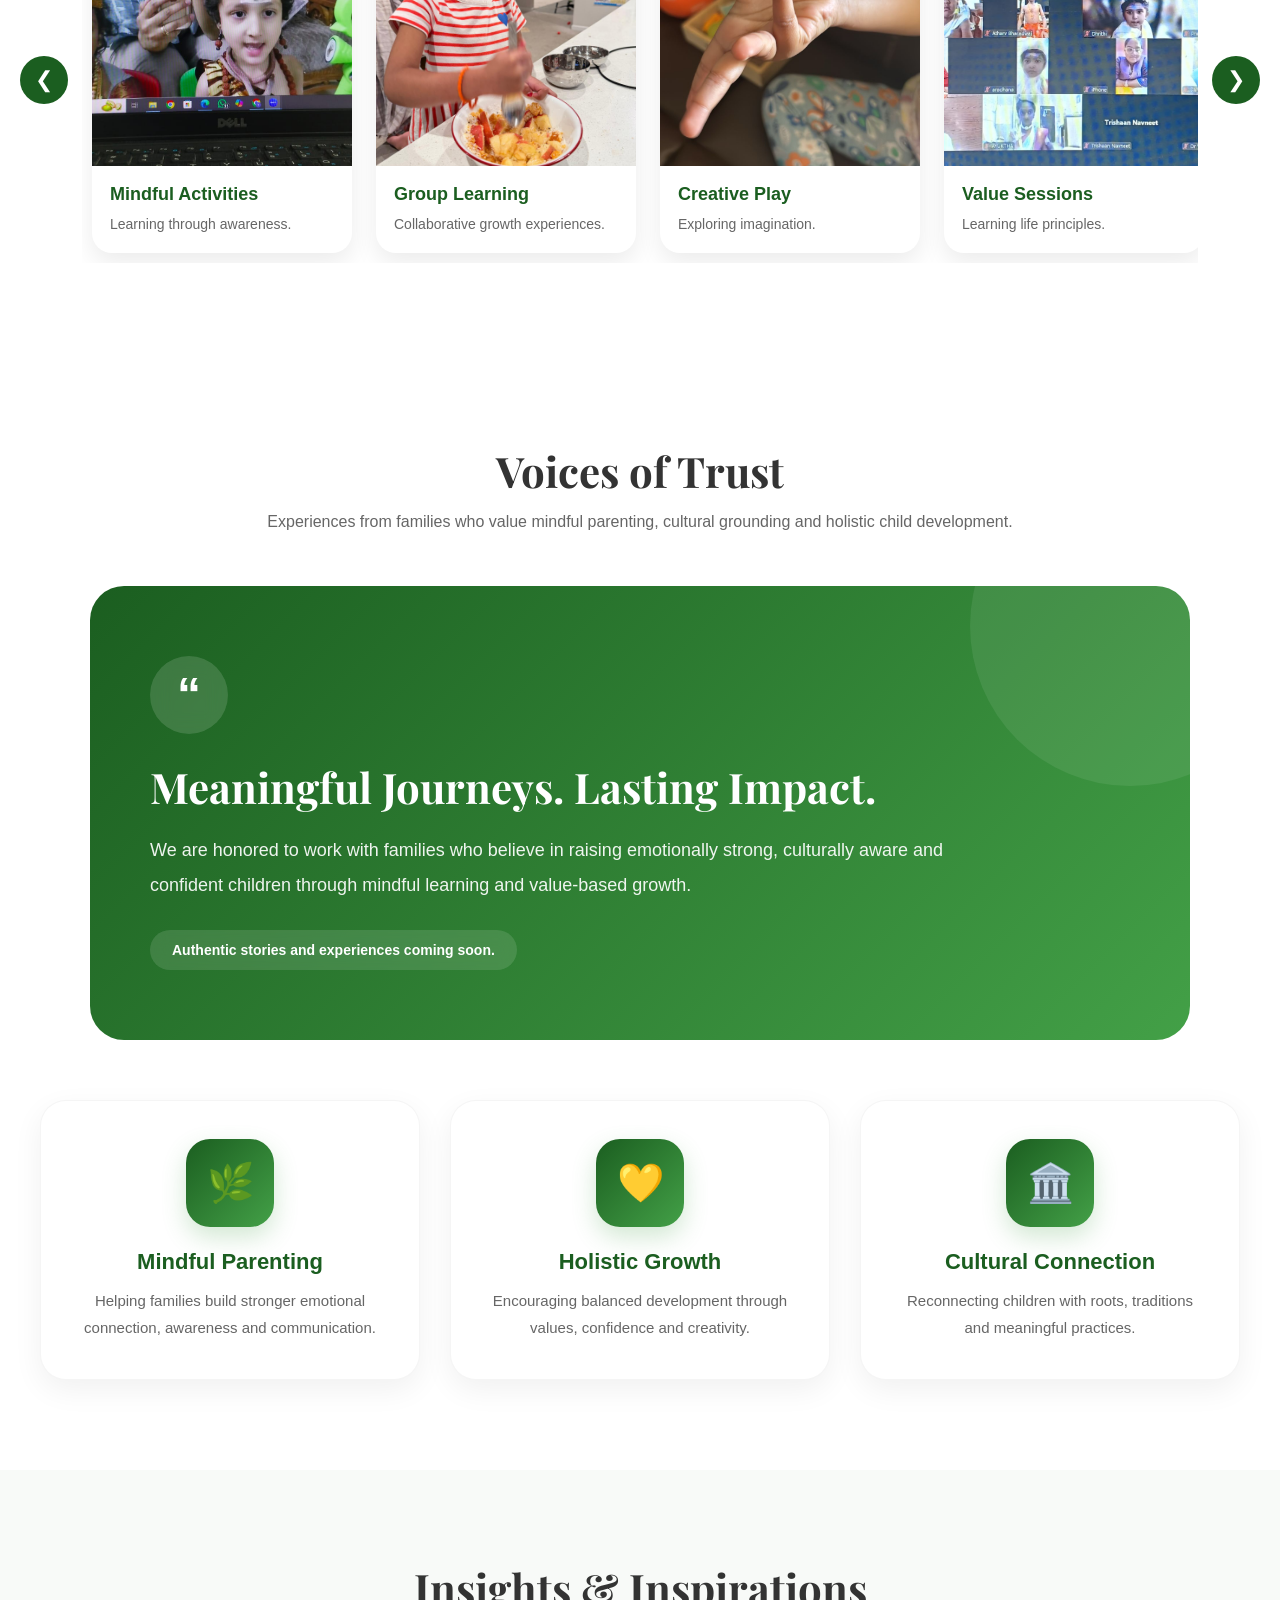
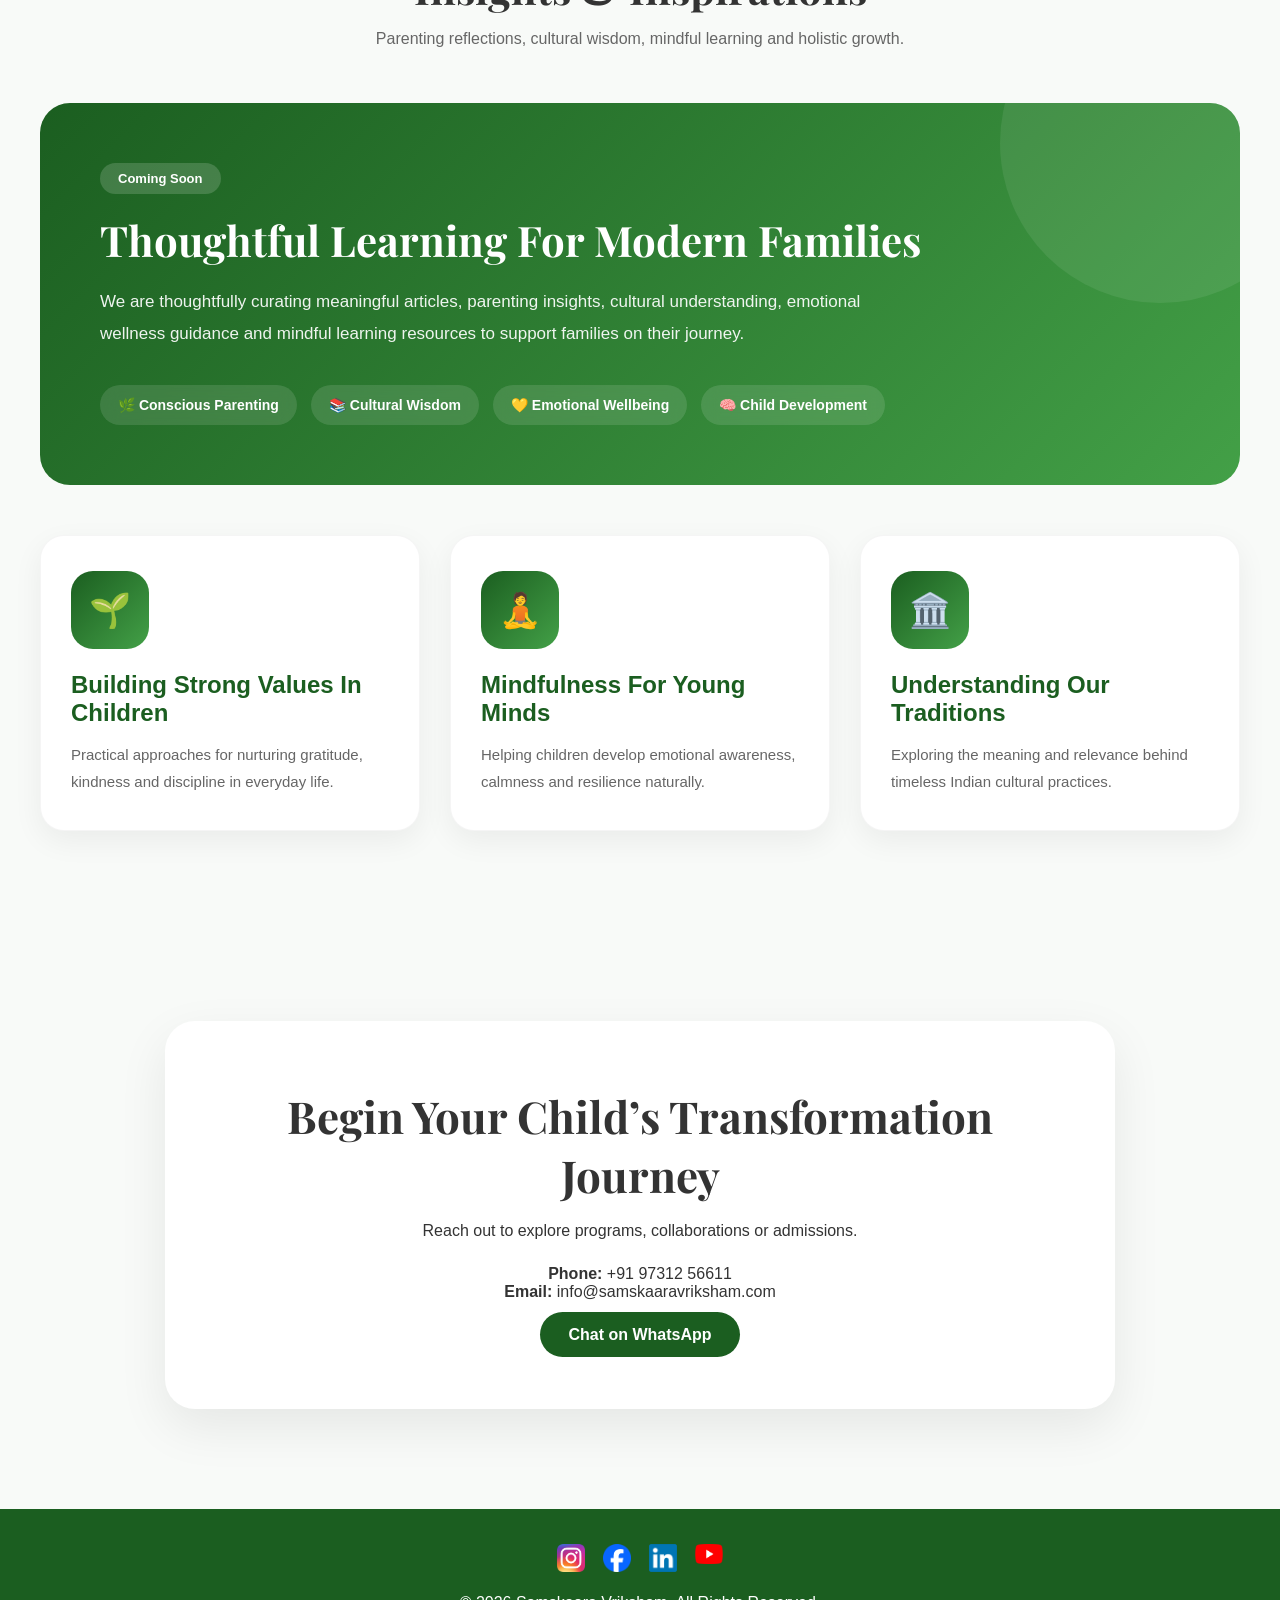
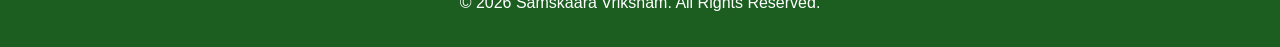
==== commit 5ec78ccb: "Update index.html updated image hero section" ====
--- a/index.html
+++ b/index.html
@@ -102,54 +102,13 @@
 
         </div>
 
-		<!-- Remove what Children Gain section and add an image-->
-        <div class="hero-card">
-
-            <h3>What Children Gain</h3>
-
-            <div class="hero-points">
-
-                <div class="hero-point">
-                    <div class="hero-icon">🌿</div>
-
-                    <div>
-                        <h4>Strong Values</h4>
-                        <p>Respect, discipline and mindful habits.</p>
-                    </div>
-                </div>
-
-                <div class="hero-point">
-                    <div class="hero-icon">🧠</div>
-
-                    <div>
-                        <h4>Emotional Strength</h4>
-                        <p>Confidence and resilience.</p>
-                    </div>
-                </div>
-
-                <div class="hero-point">
-                    <div class="hero-icon">🏛️</div>
-
-                    <div>
-                        <h4>Cultural Awareness</h4>
-                        <p>Connection to roots and traditions.</p>
-                    </div>
-                </div>
-
-                <div class="hero-point">
-                    <div class="hero-icon">🚀</div>
-
-                    <div>
-                        <h4>Future Readiness</h4>
-                        <p>Leadership and communication skills.</p>
-                    </div>
-                </div>
-
-            </div>
-
-        </div>
-
-    </div>
+<!-- HERO IMAGE -->
+<div class="hero-image">
+
+    <img src="images/hero-family.png"
+         alt="Samskaara Vriksham">
+
+</div>
 
 </section>
 
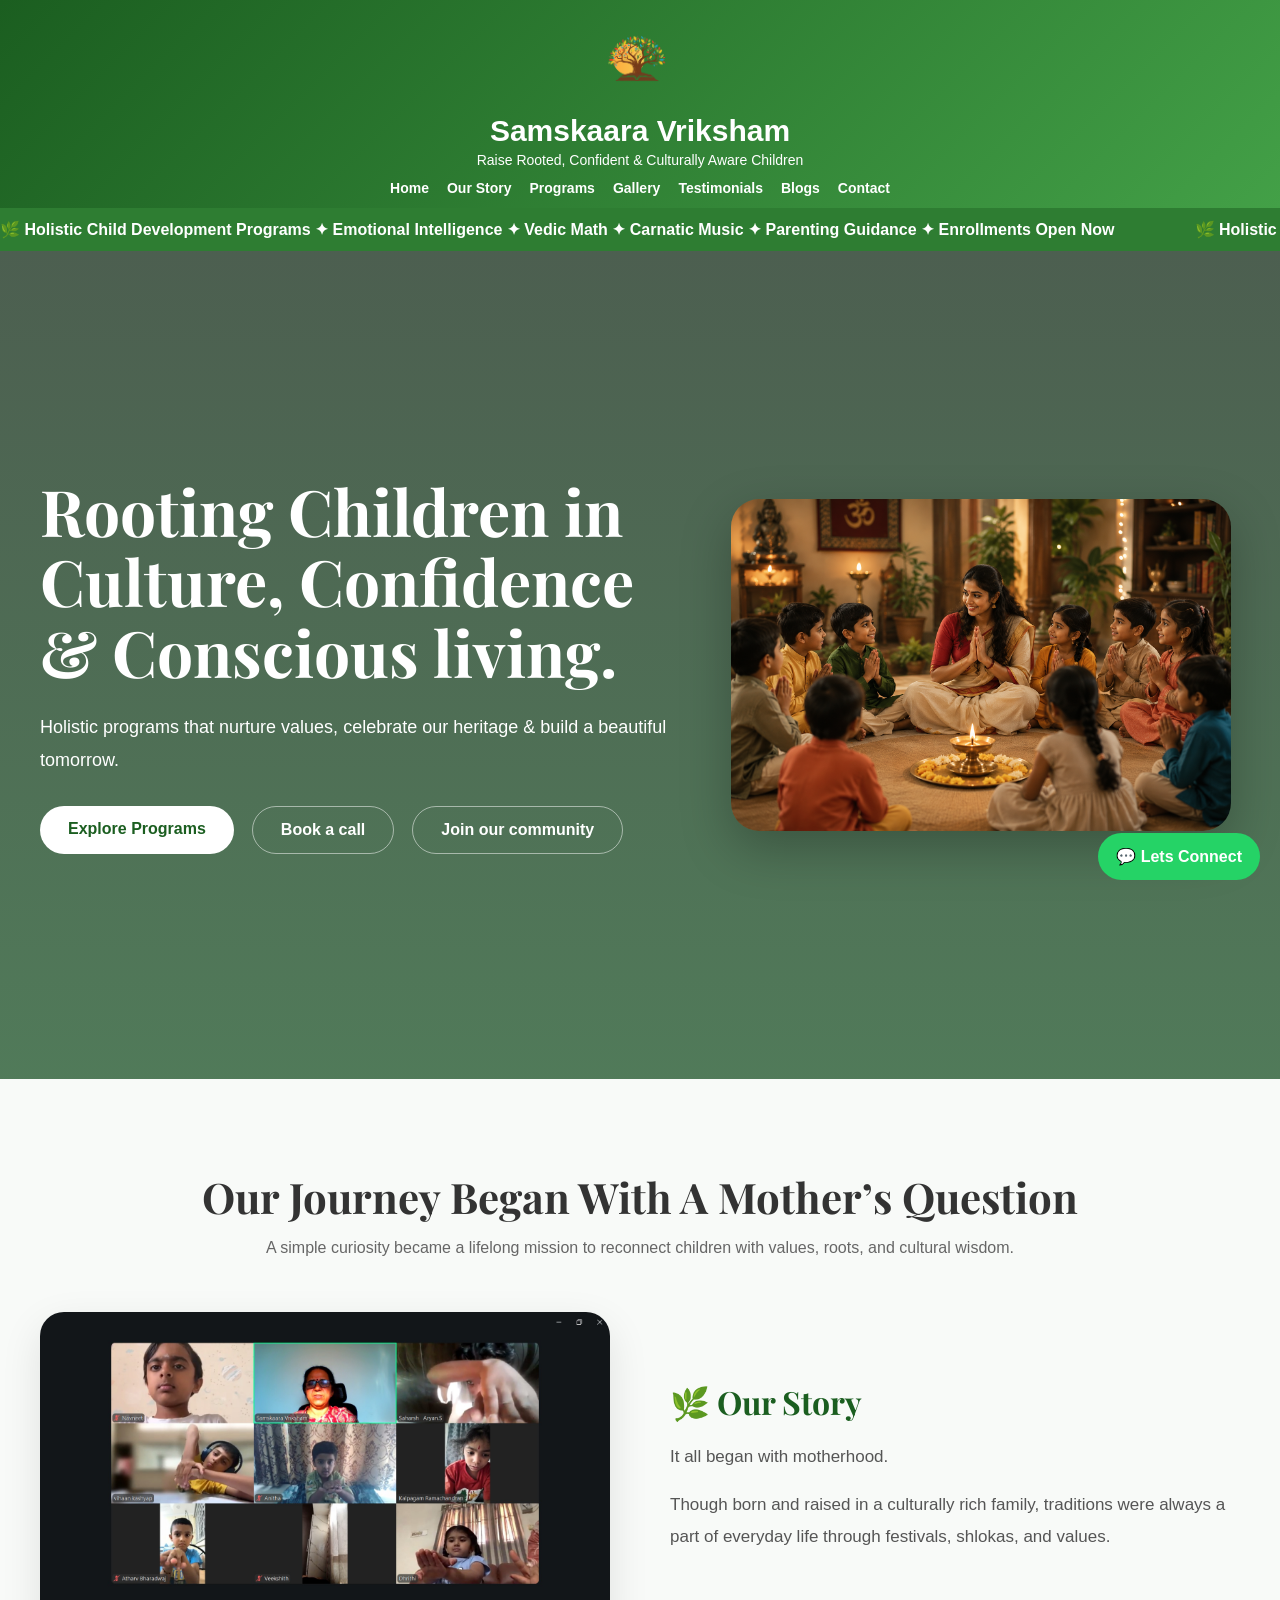
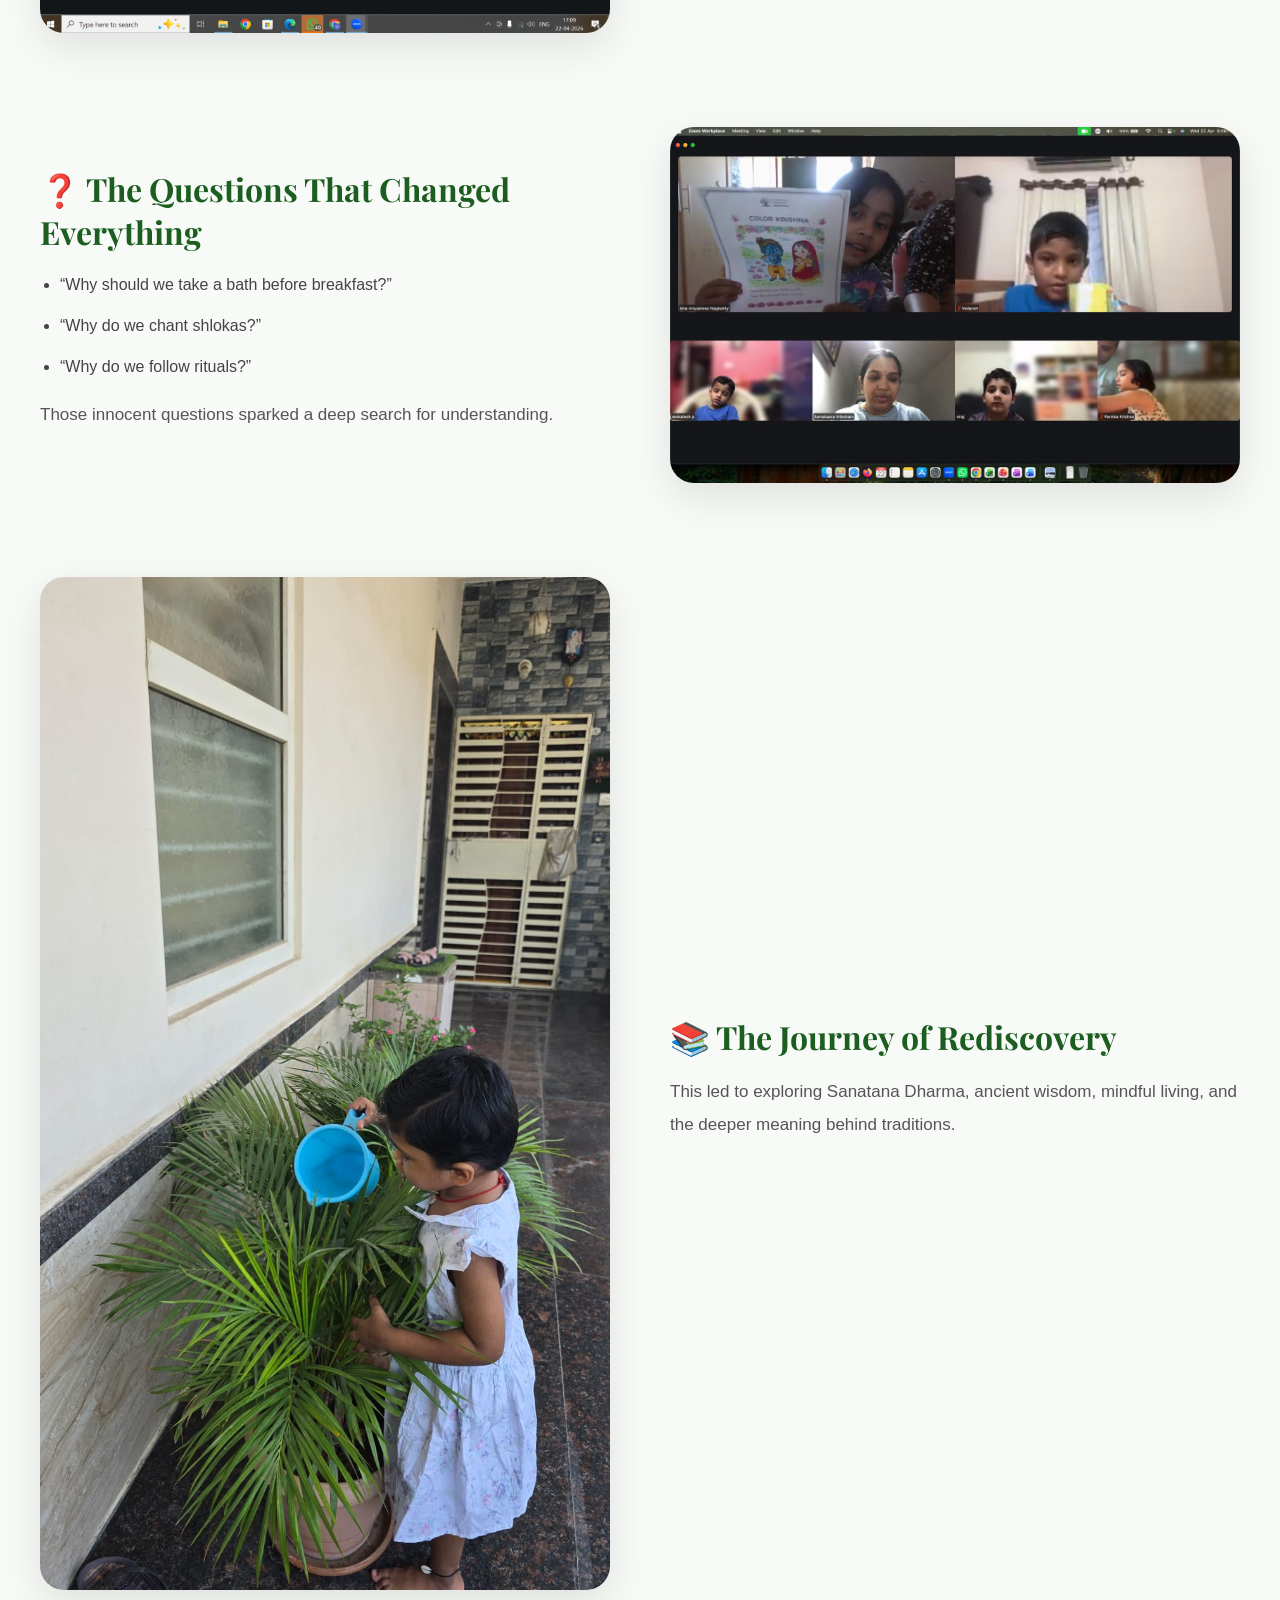
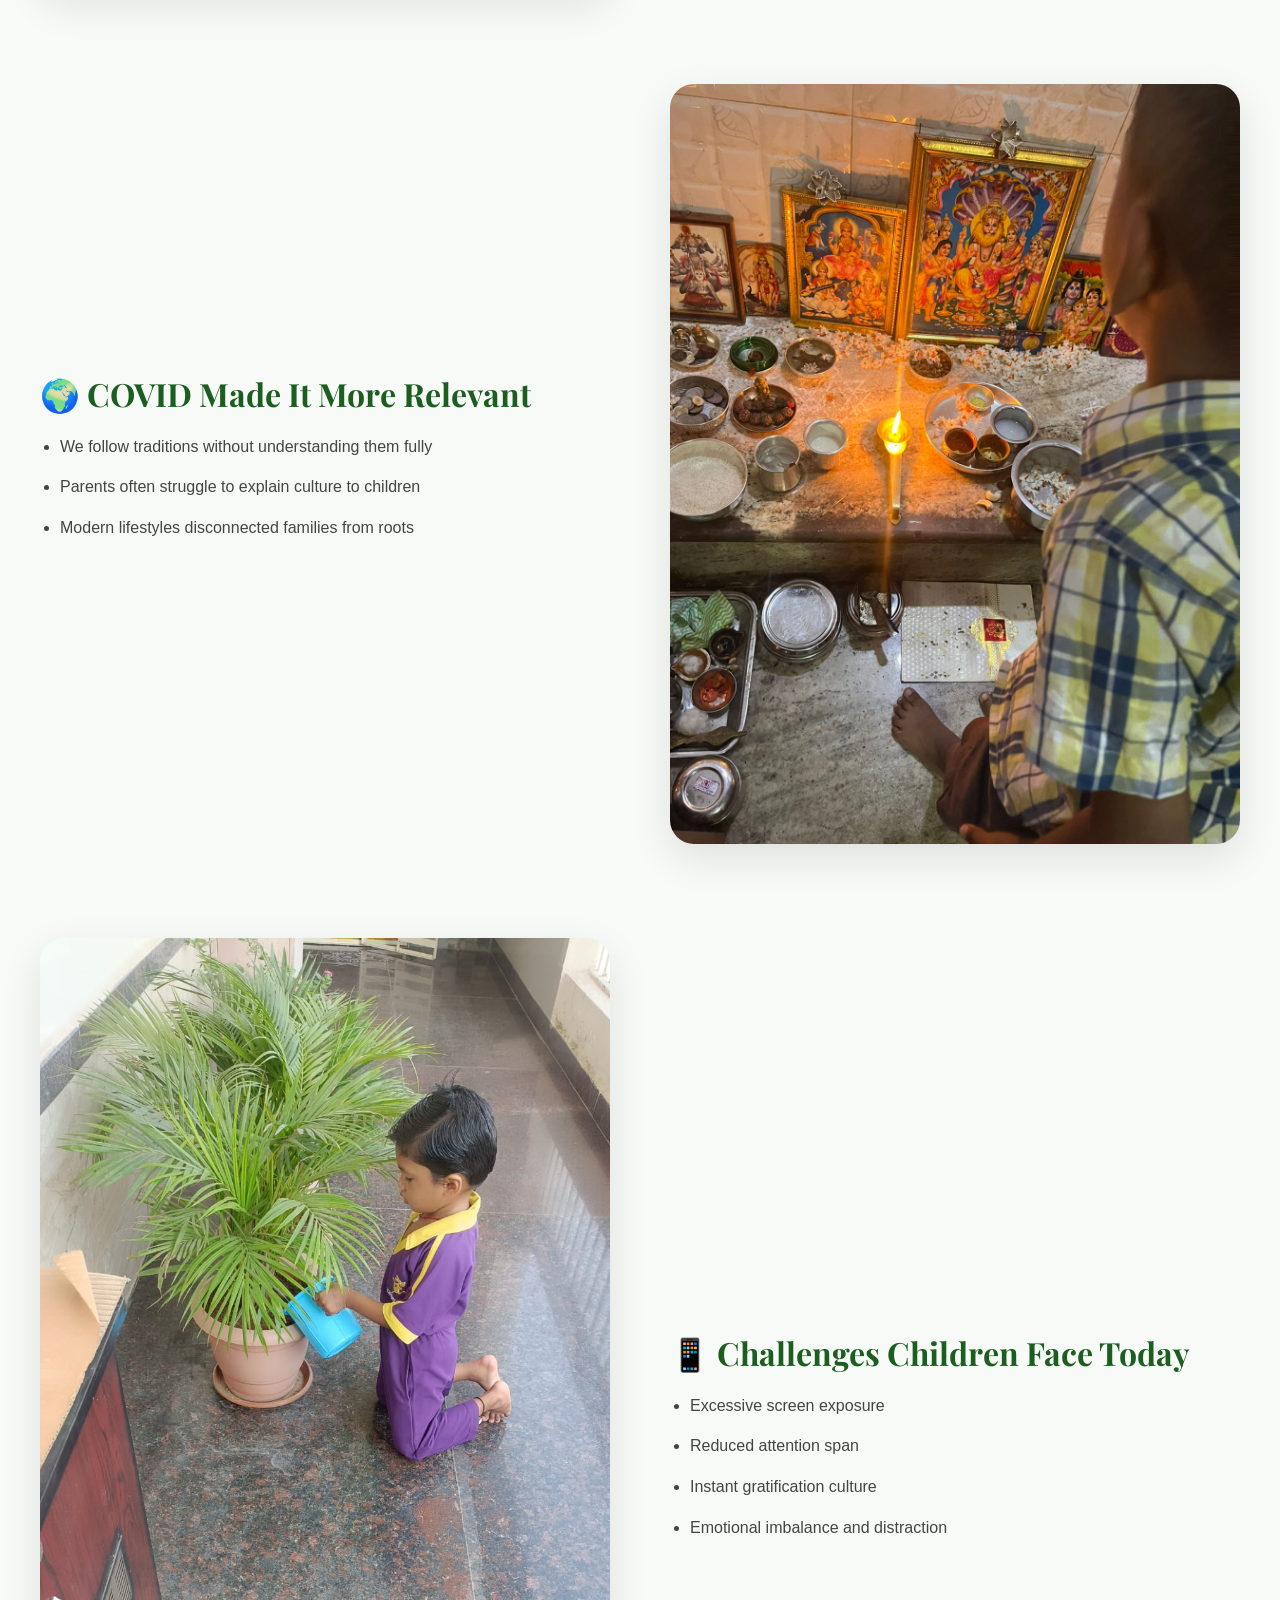
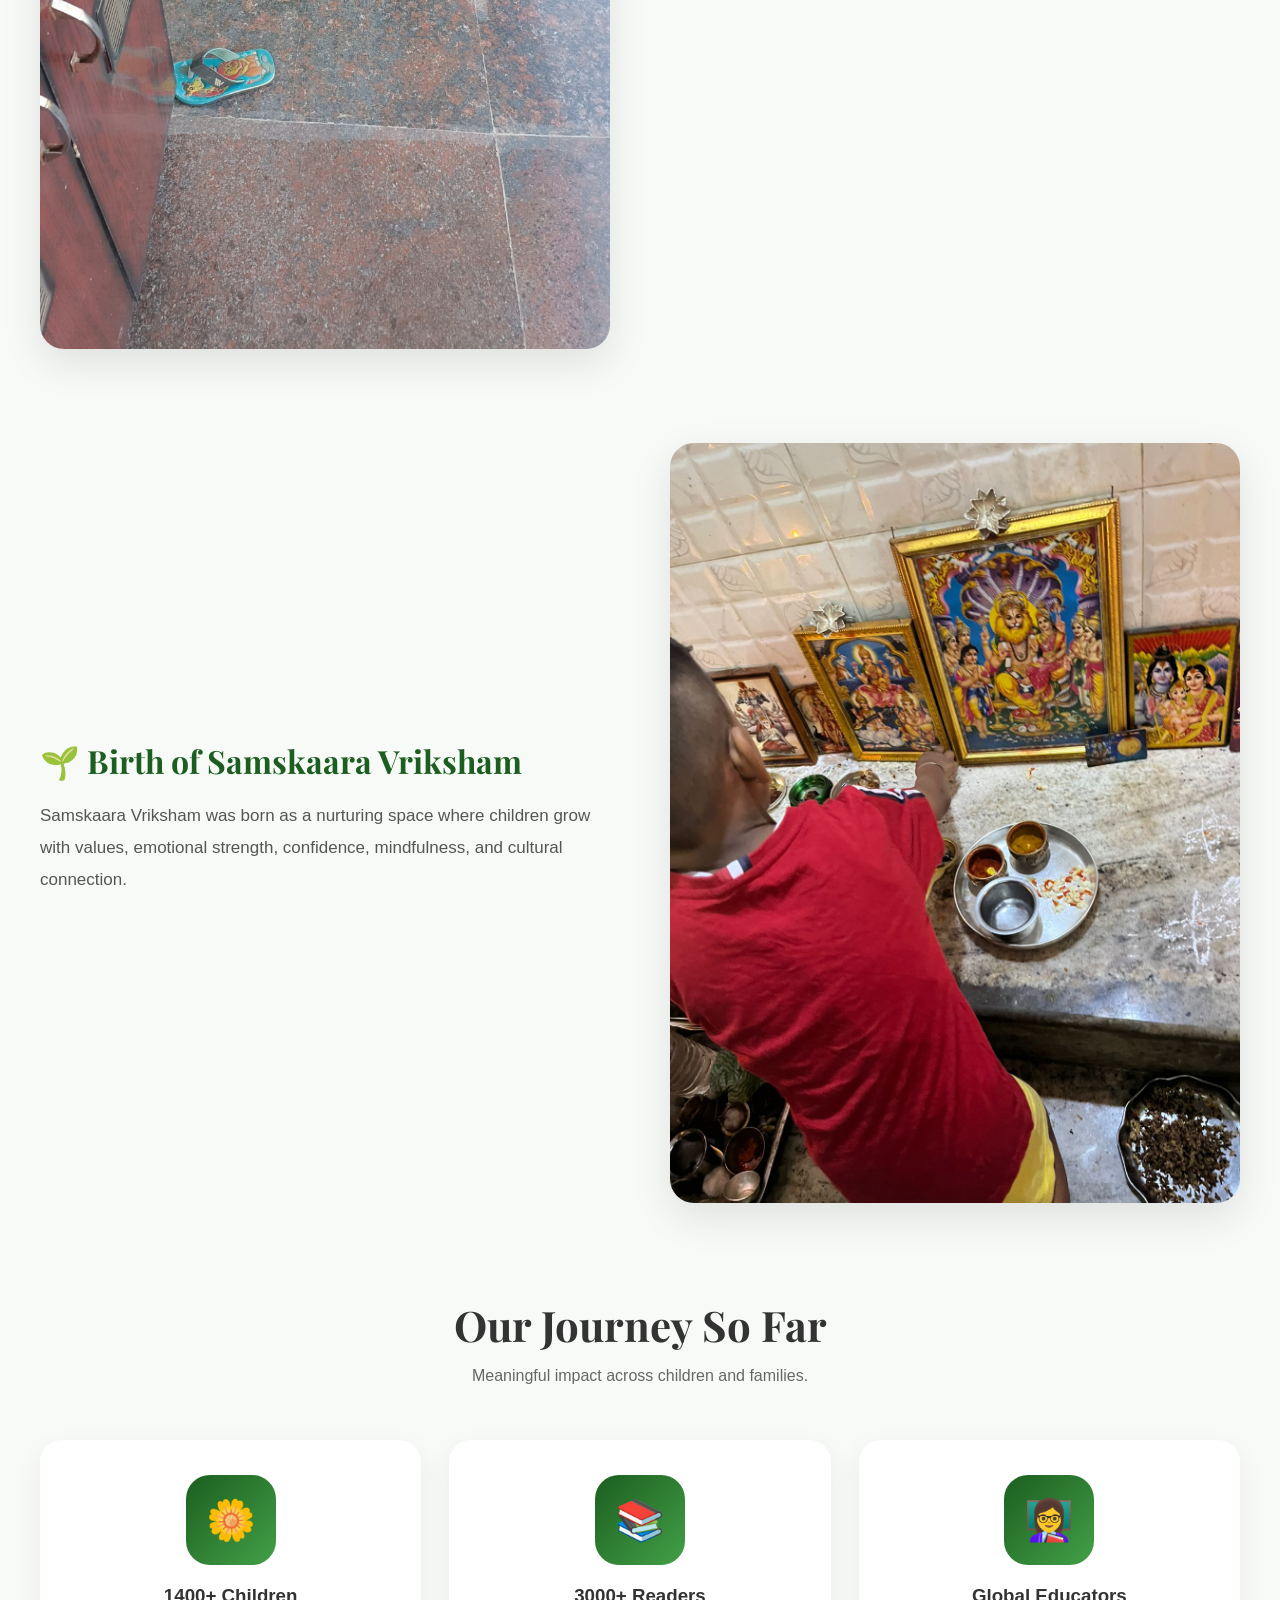
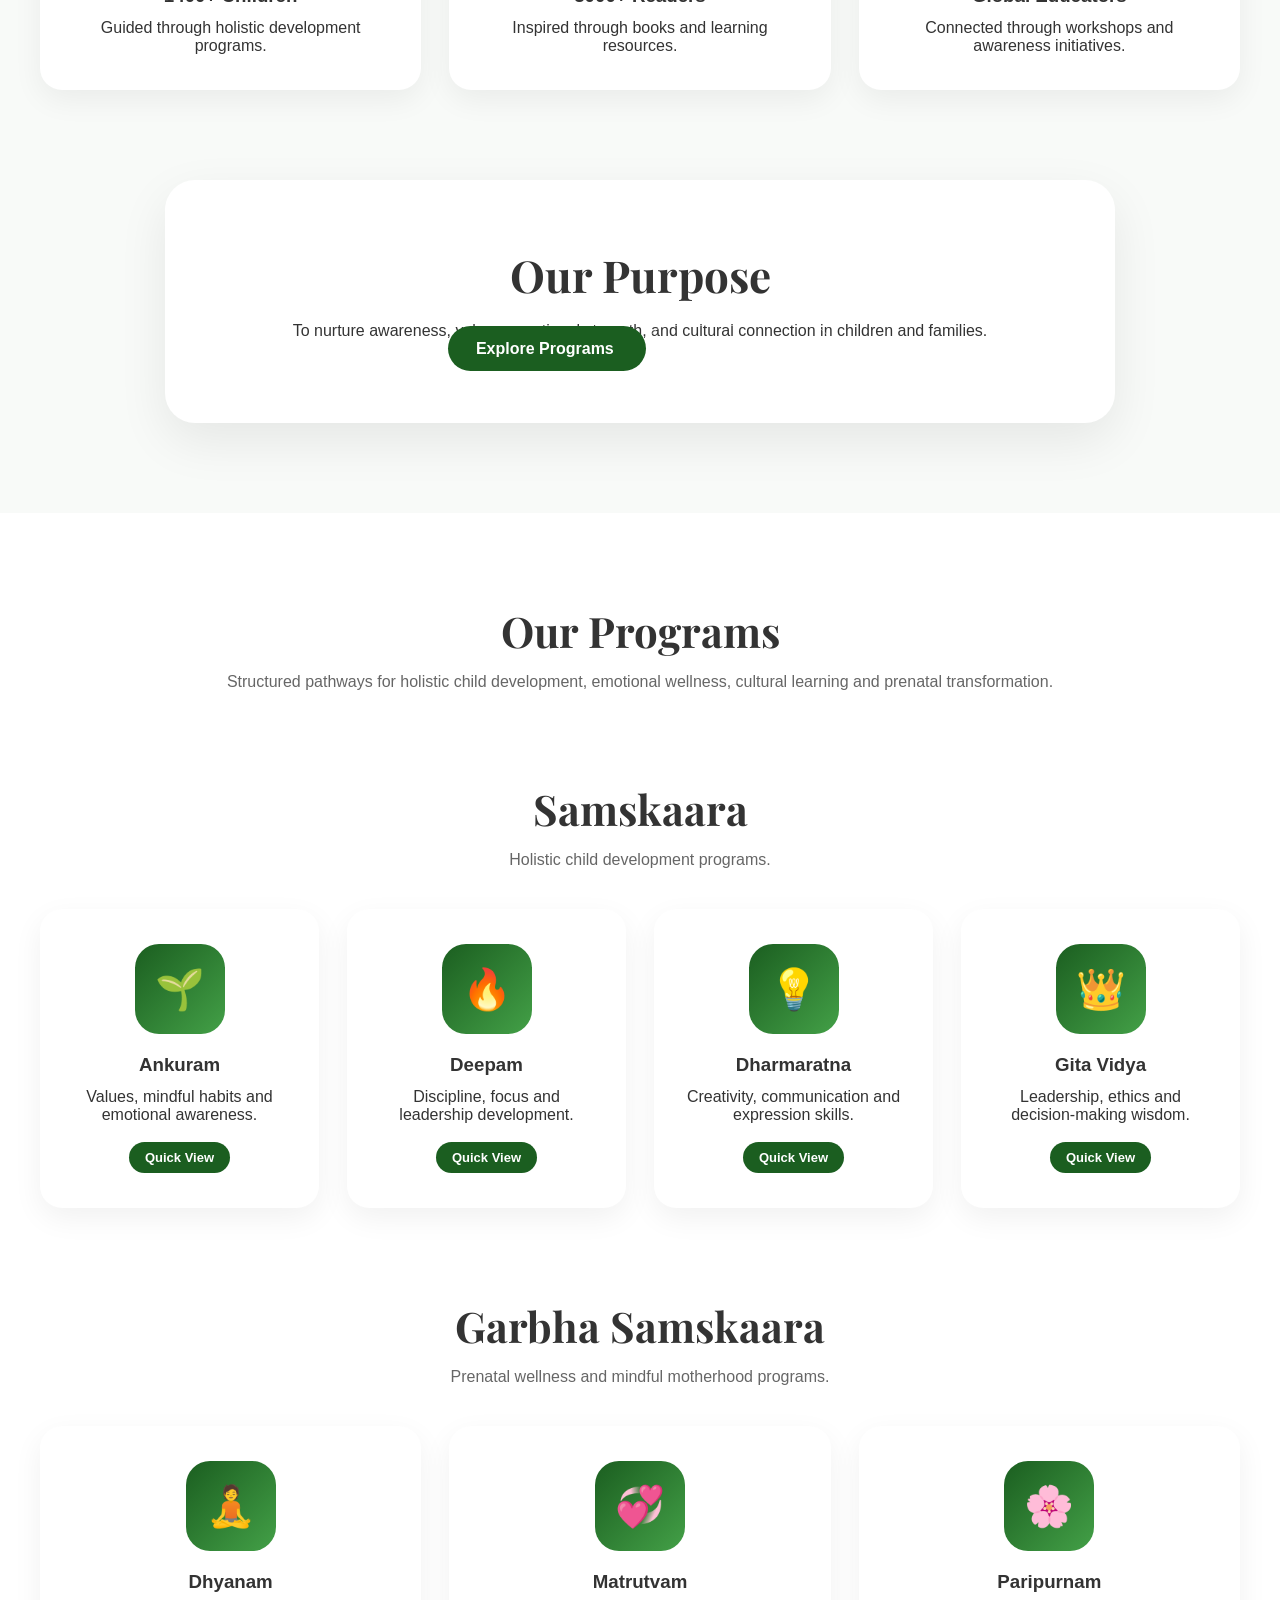
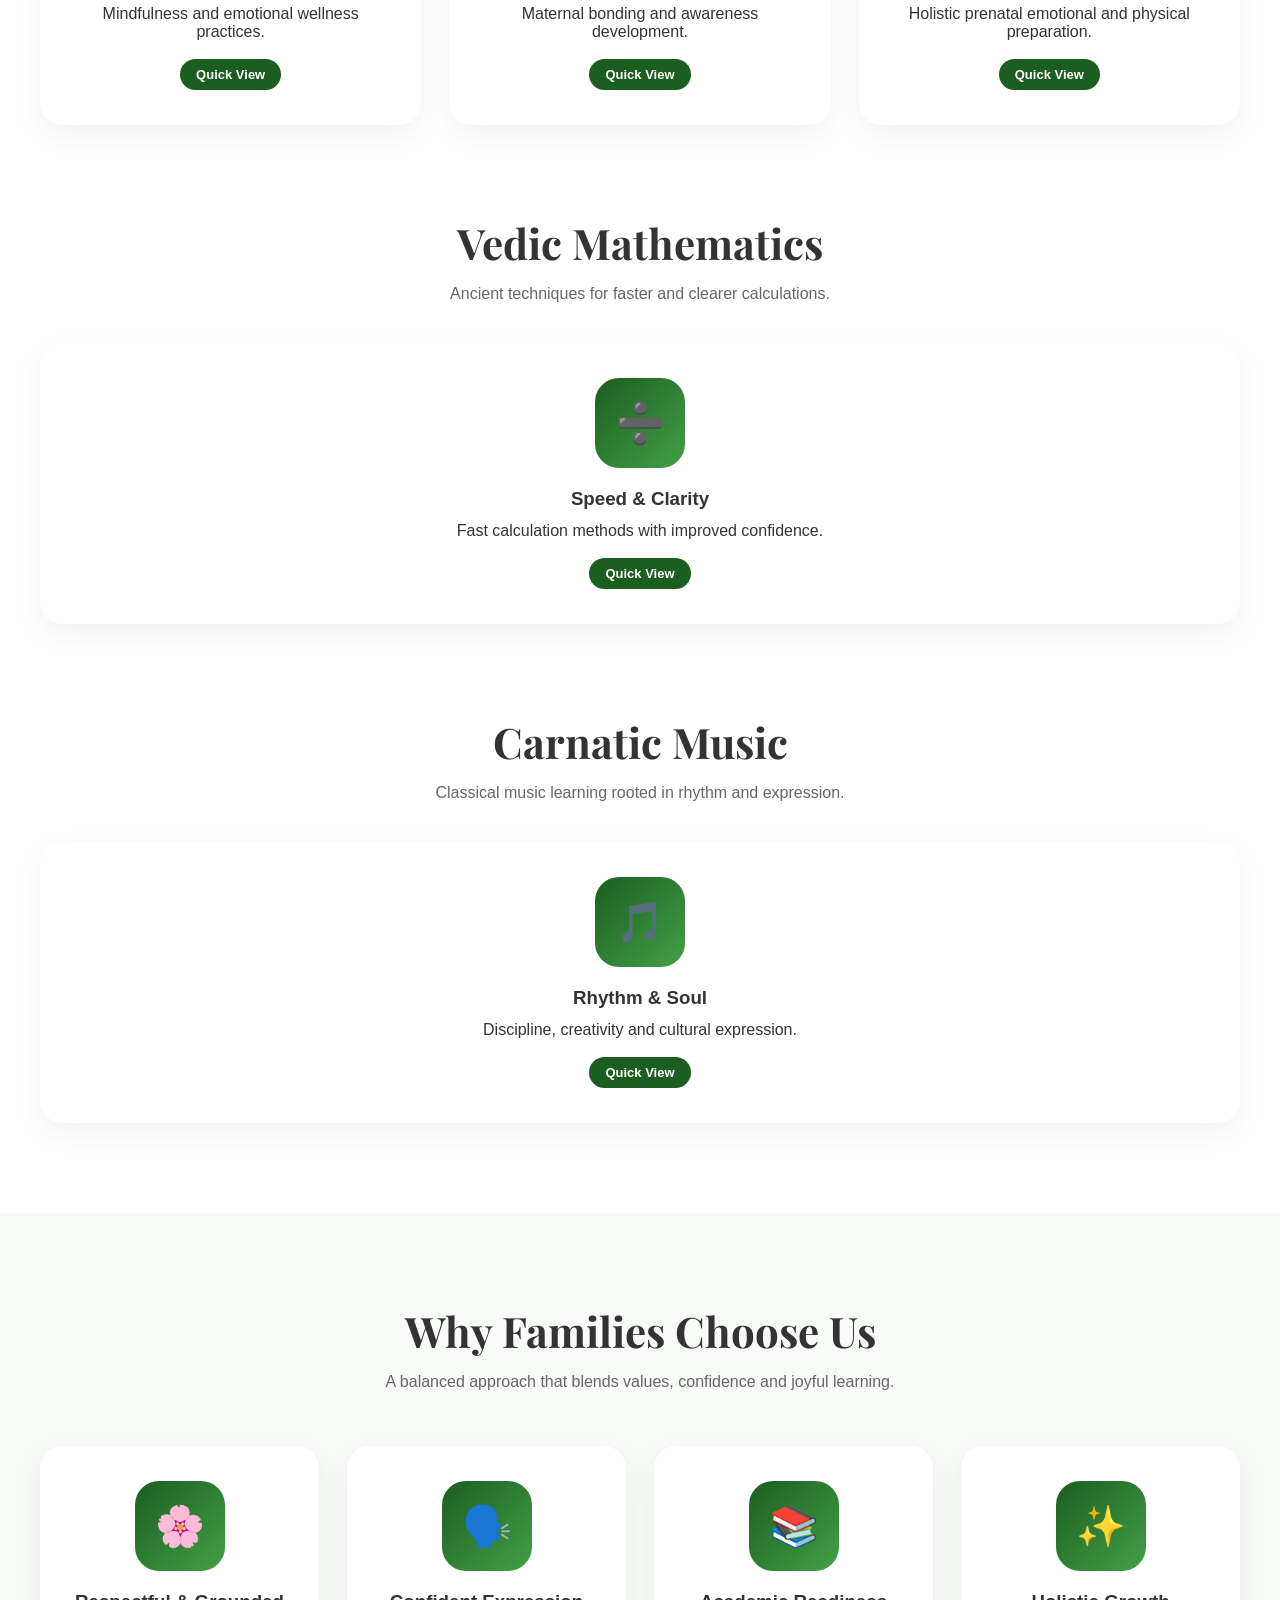
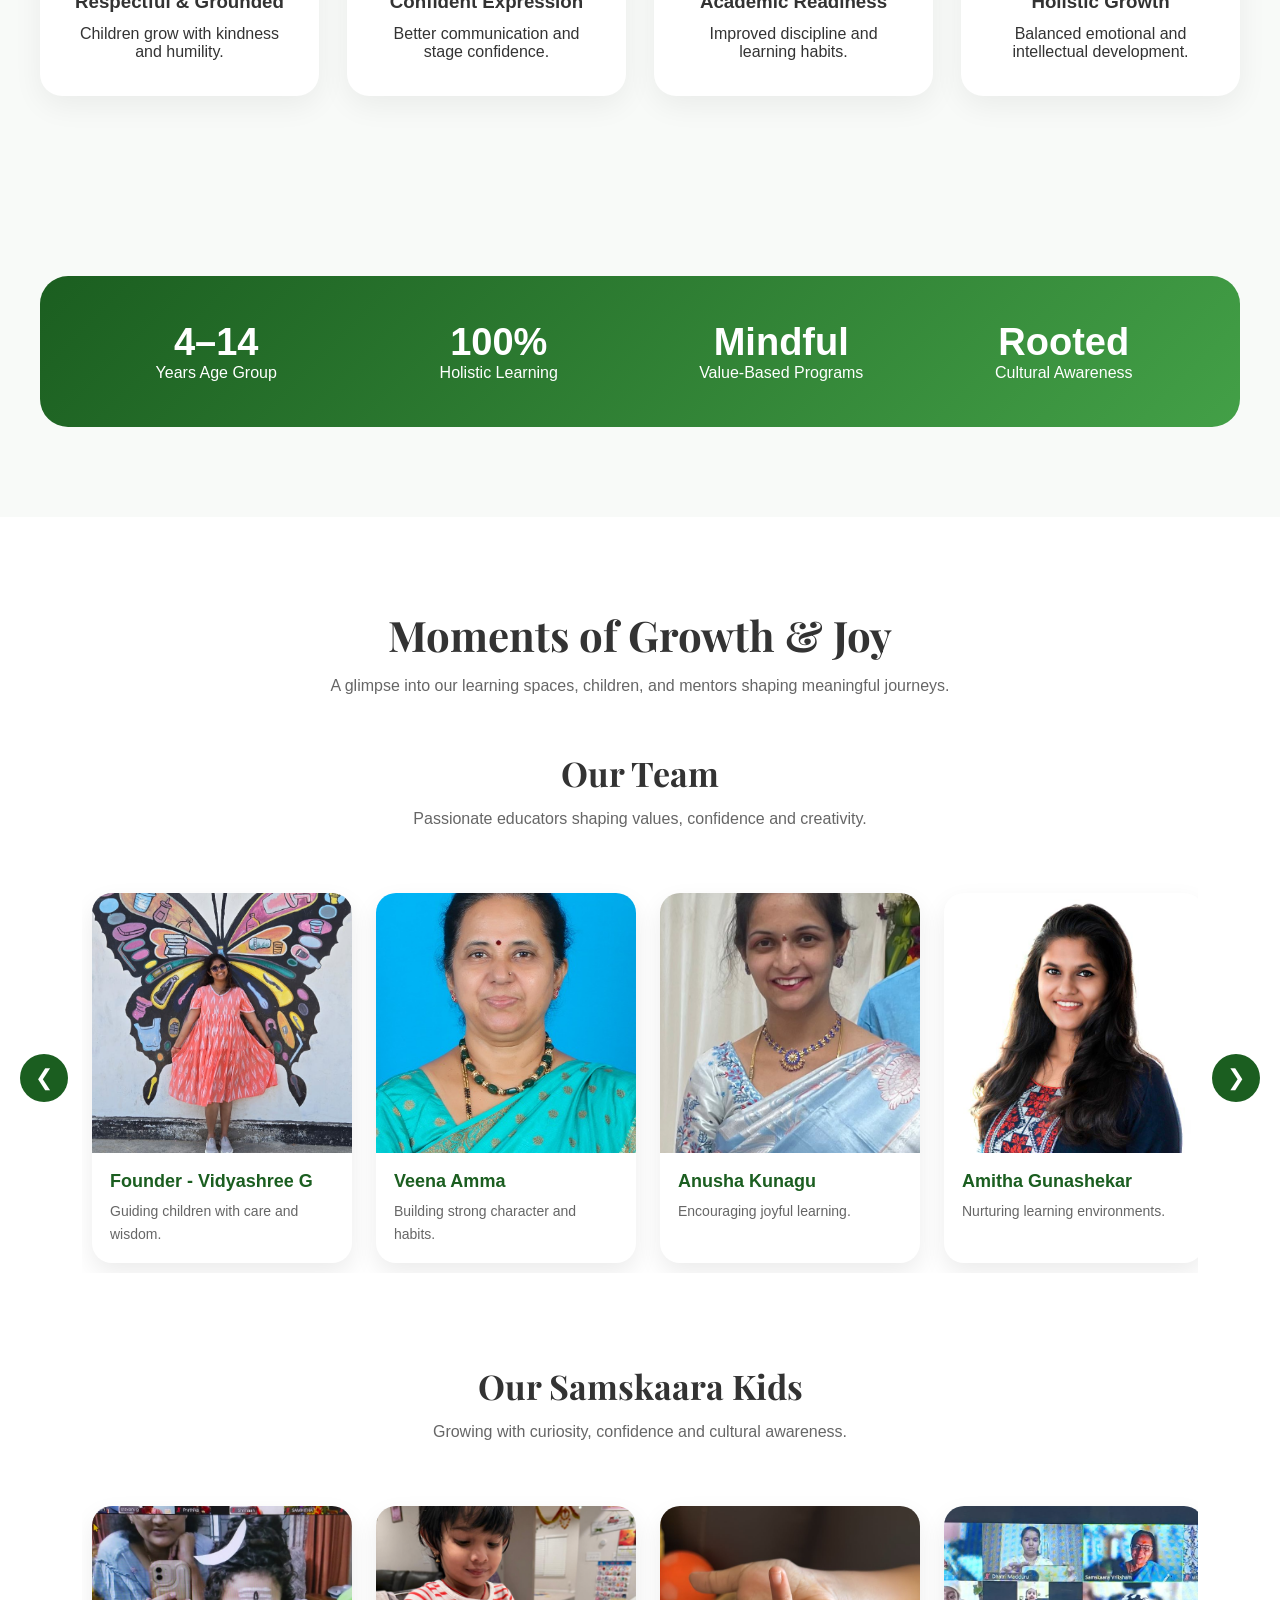
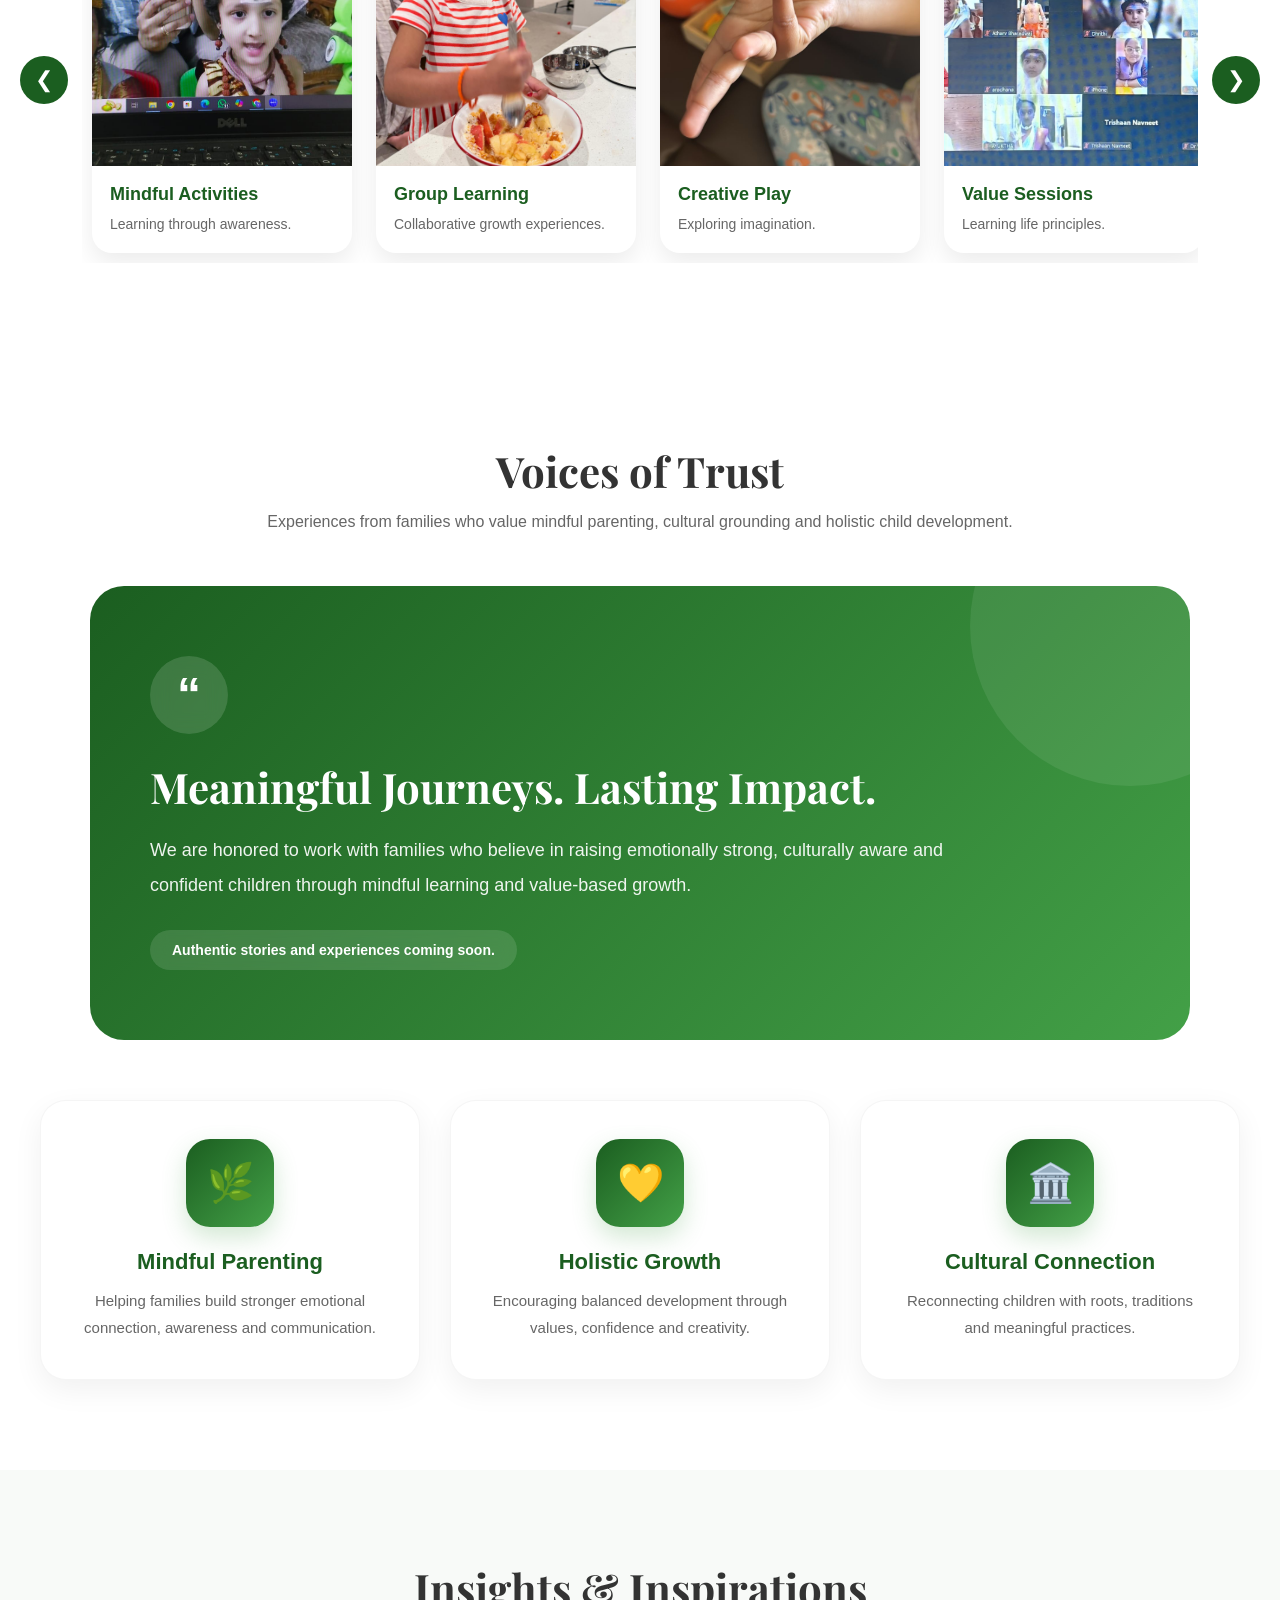
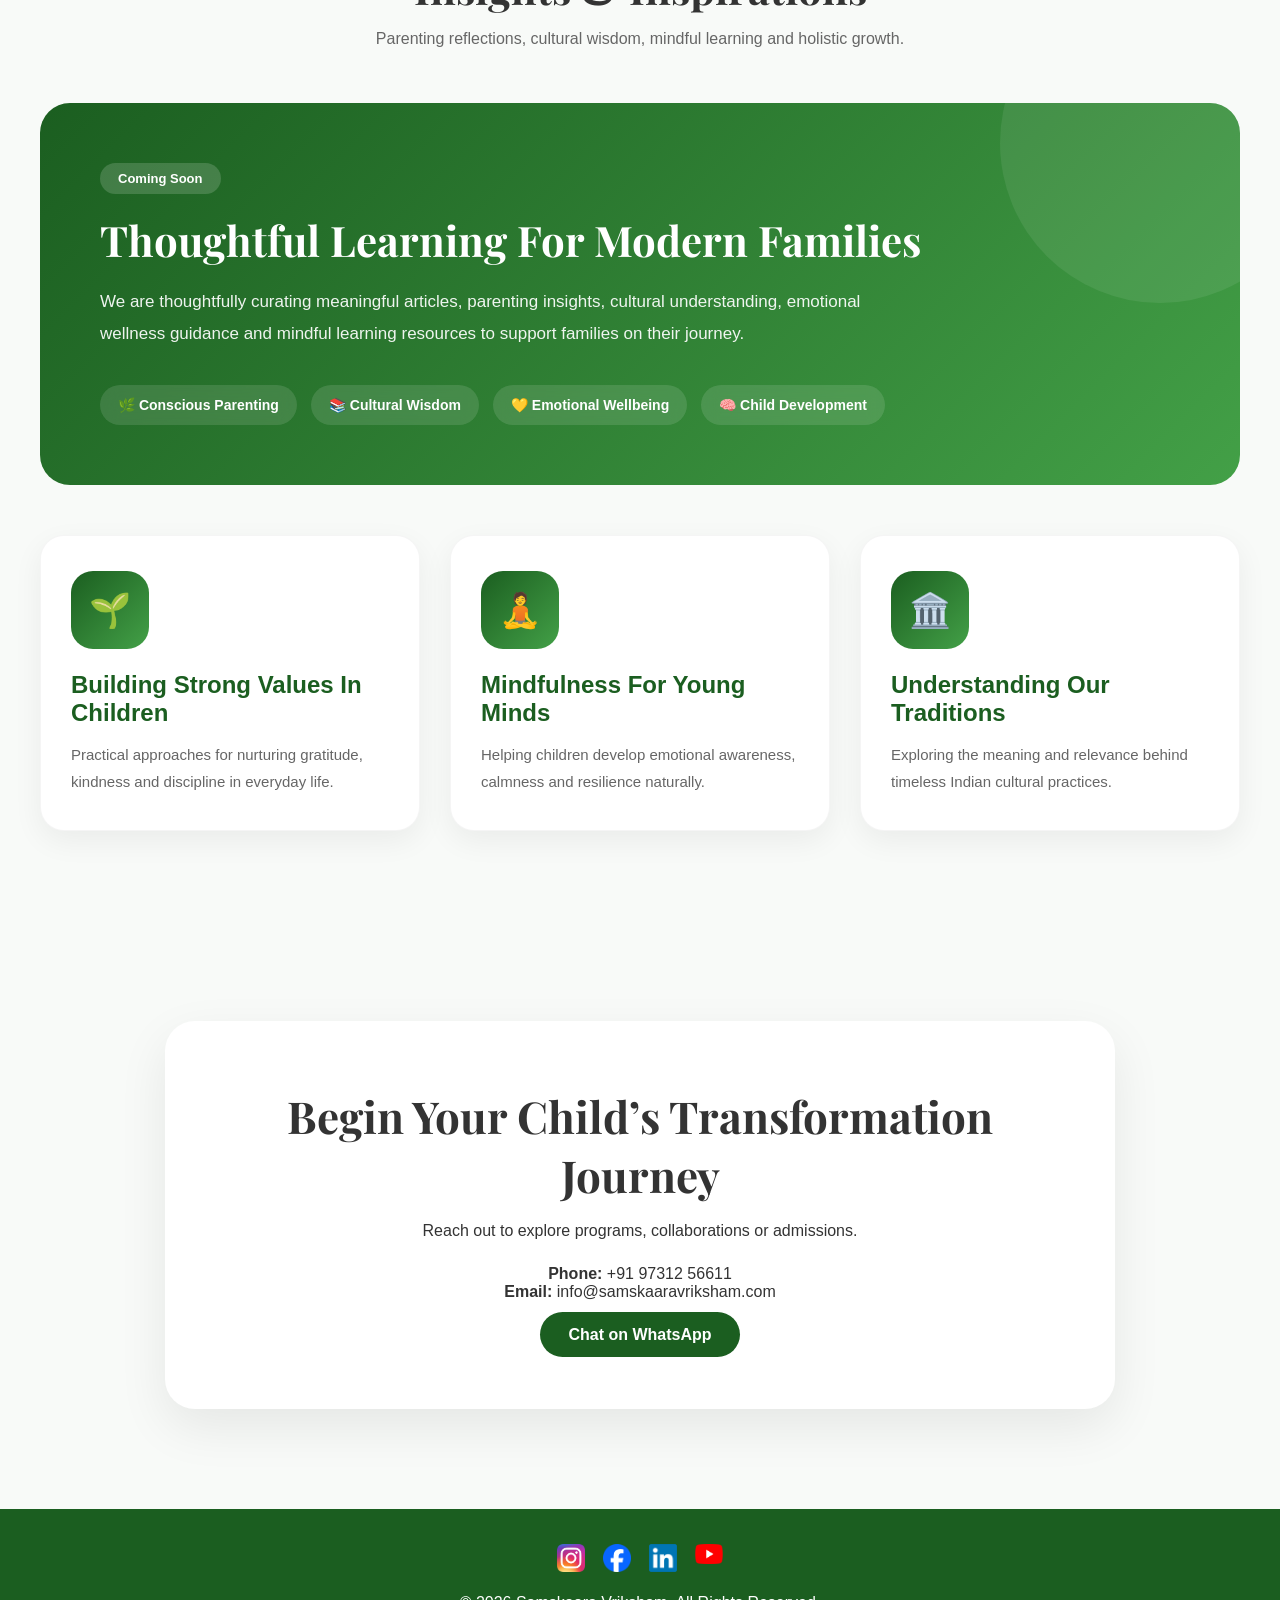
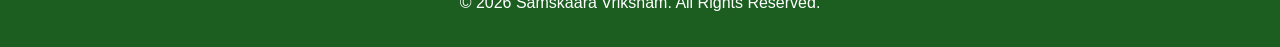
==== commit 1f0cff12: "Update index.html" ====
--- a/index.html
+++ b/index.html
@@ -105,7 +105,7 @@
 <!-- HERO IMAGE -->
 <div class="hero-image">
 
-    <img src="images/hero-family.png"
+    <img src="images/samskaarahero.png"
          alt="Samskaara Vriksham">
 
 </div>
--- a/css/style.css
+++ b/css/style.css
@@ -1175,4 +1175,24 @@
     .testimonial-card {
         padding: 30px 24px;
     }
-}+}
+/* HERO IMAGE */
+
+.hero-image{
+    display:flex;
+    align-items:center;
+    justify-content:center;
+}
+
+.hero-image img{
+    width:100%;
+    max-width:500px;
+
+    border-radius:28px;
+
+    box-shadow:
+        0 18px 50px rgba(0,0,0,.25);
+
+    object-fit:cover;
+}
+
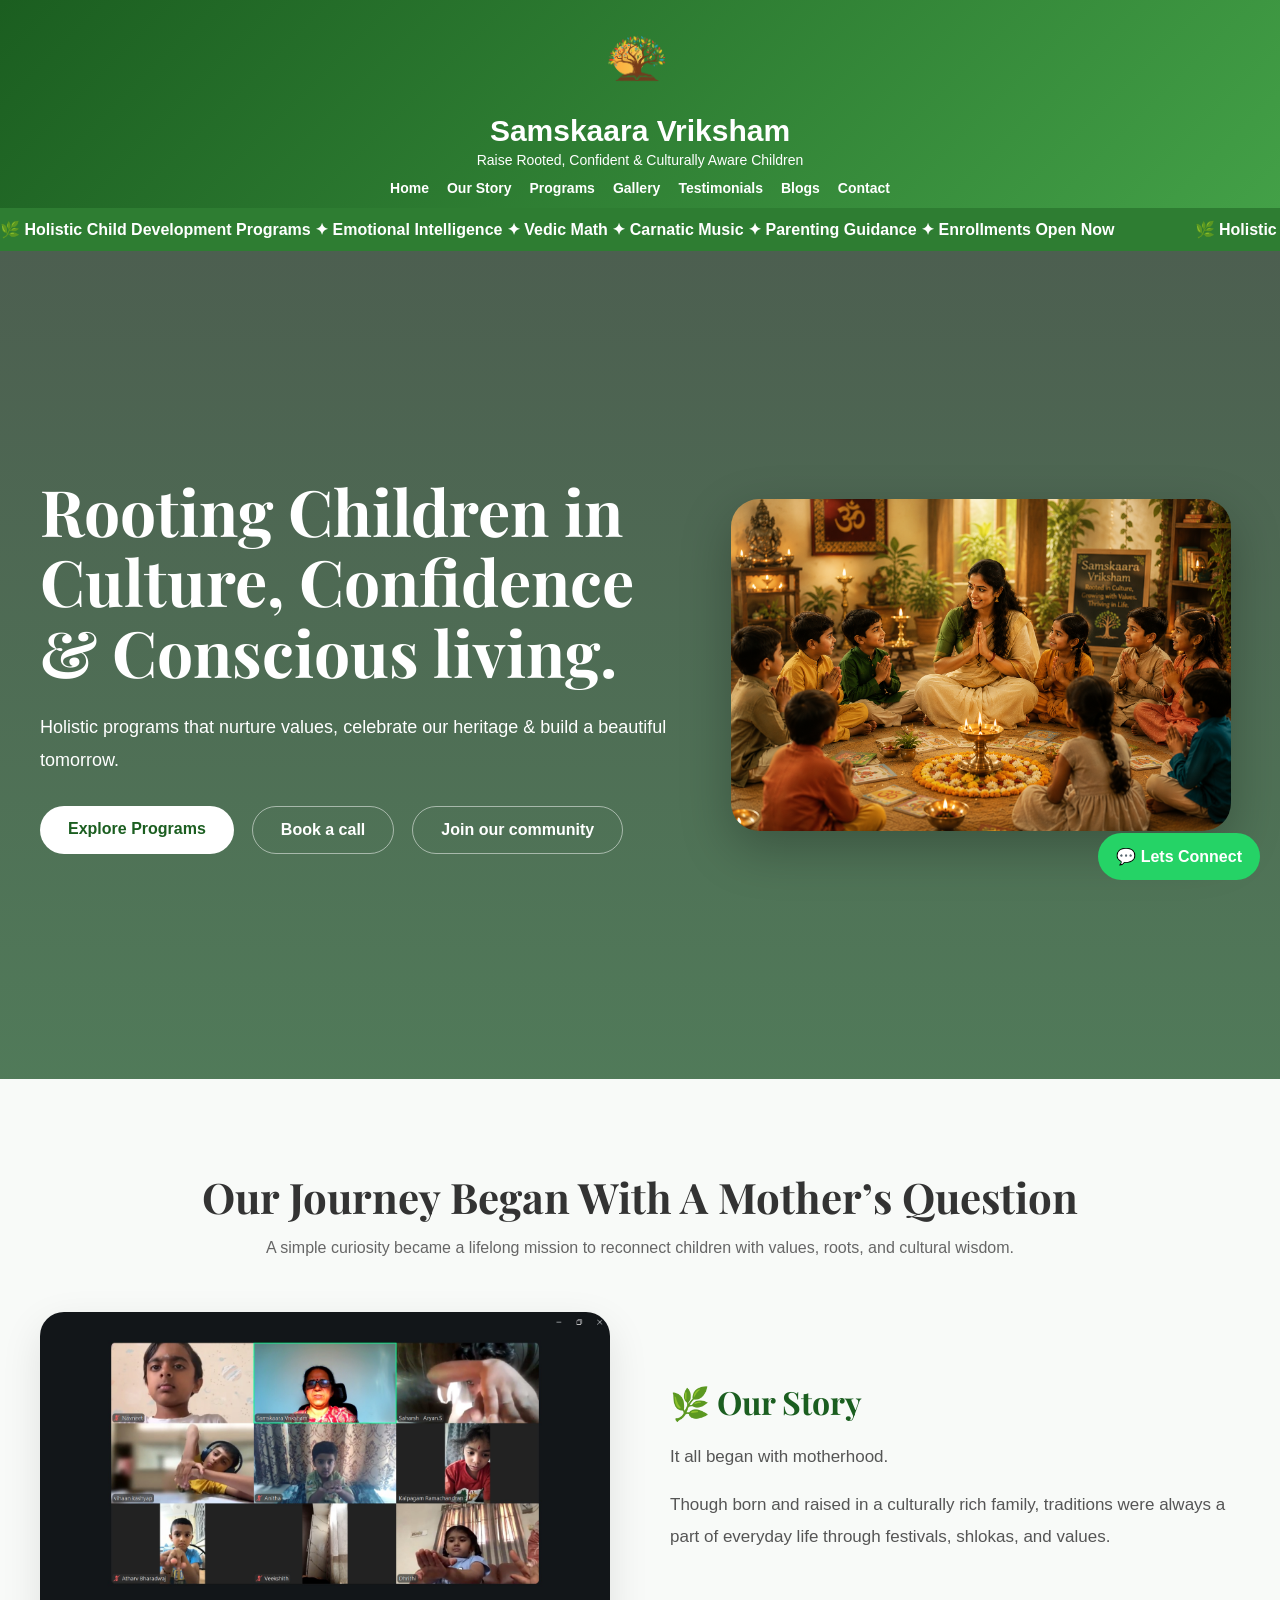
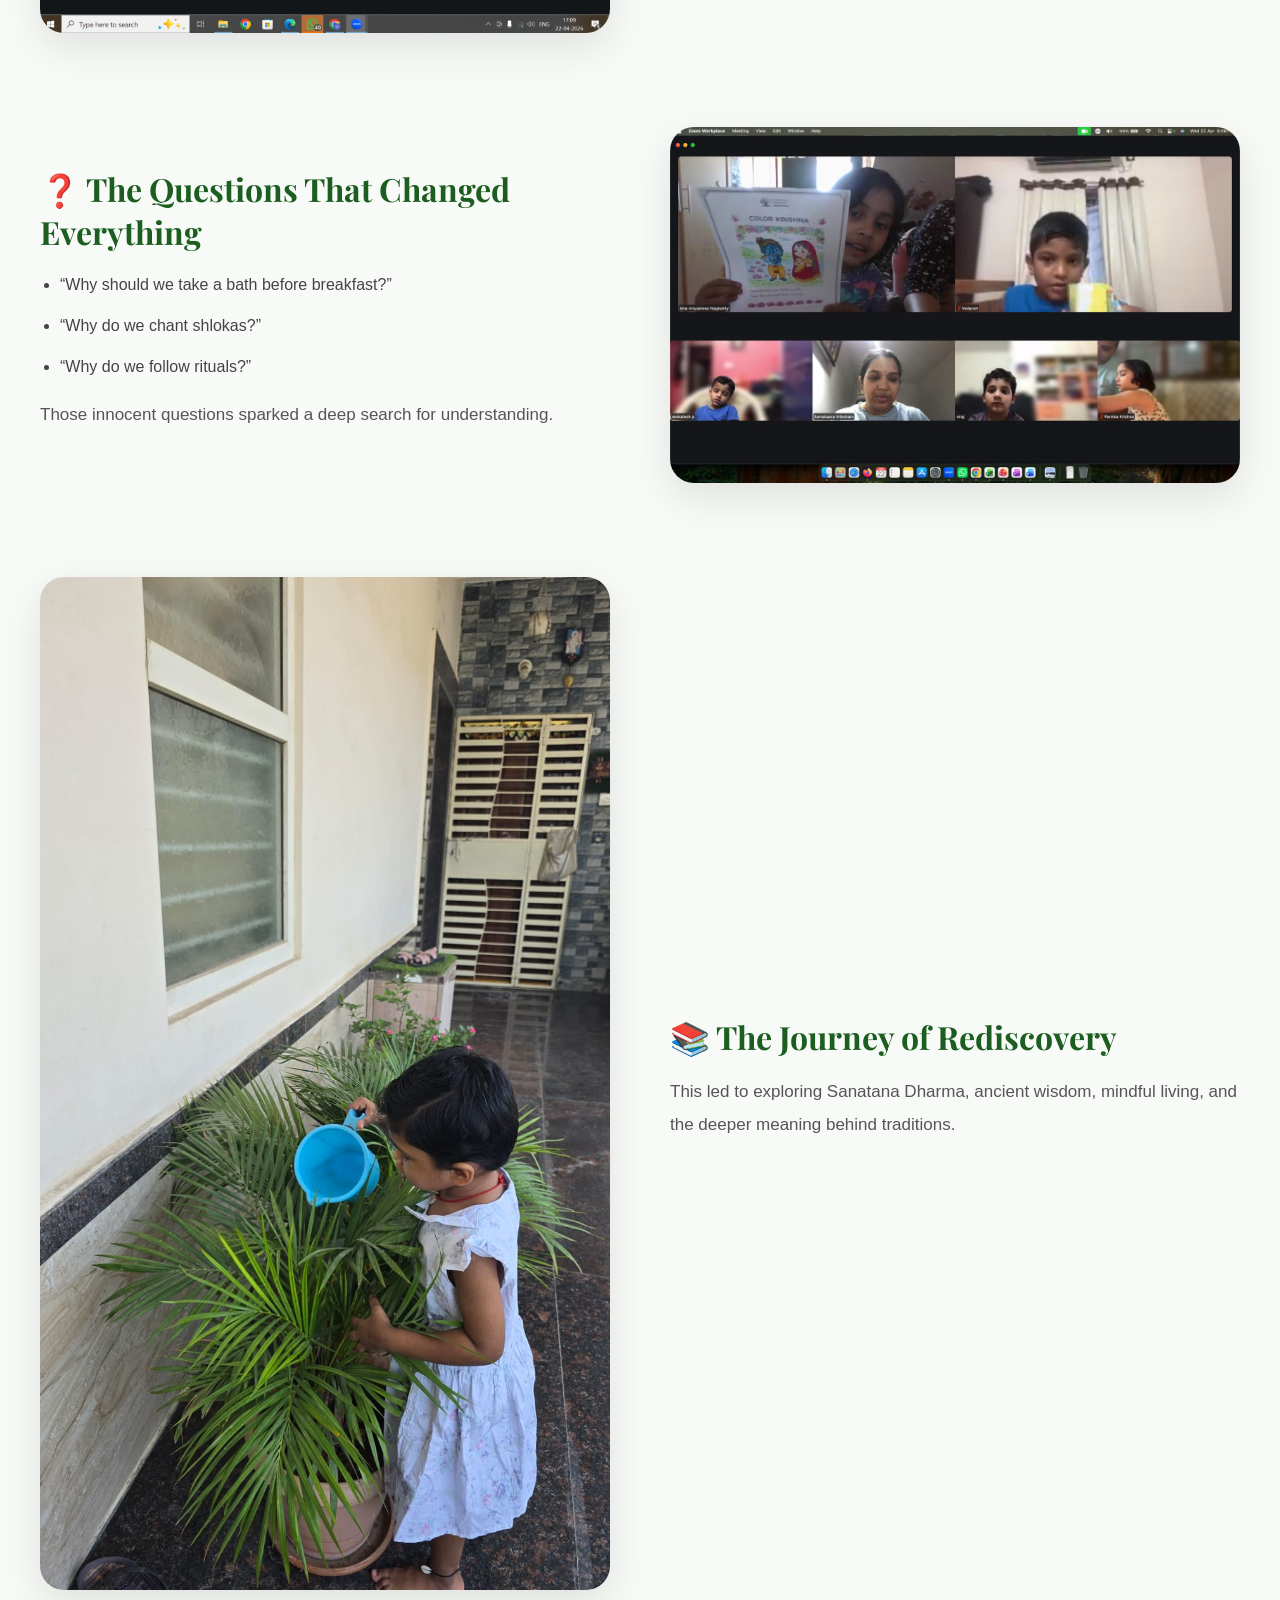
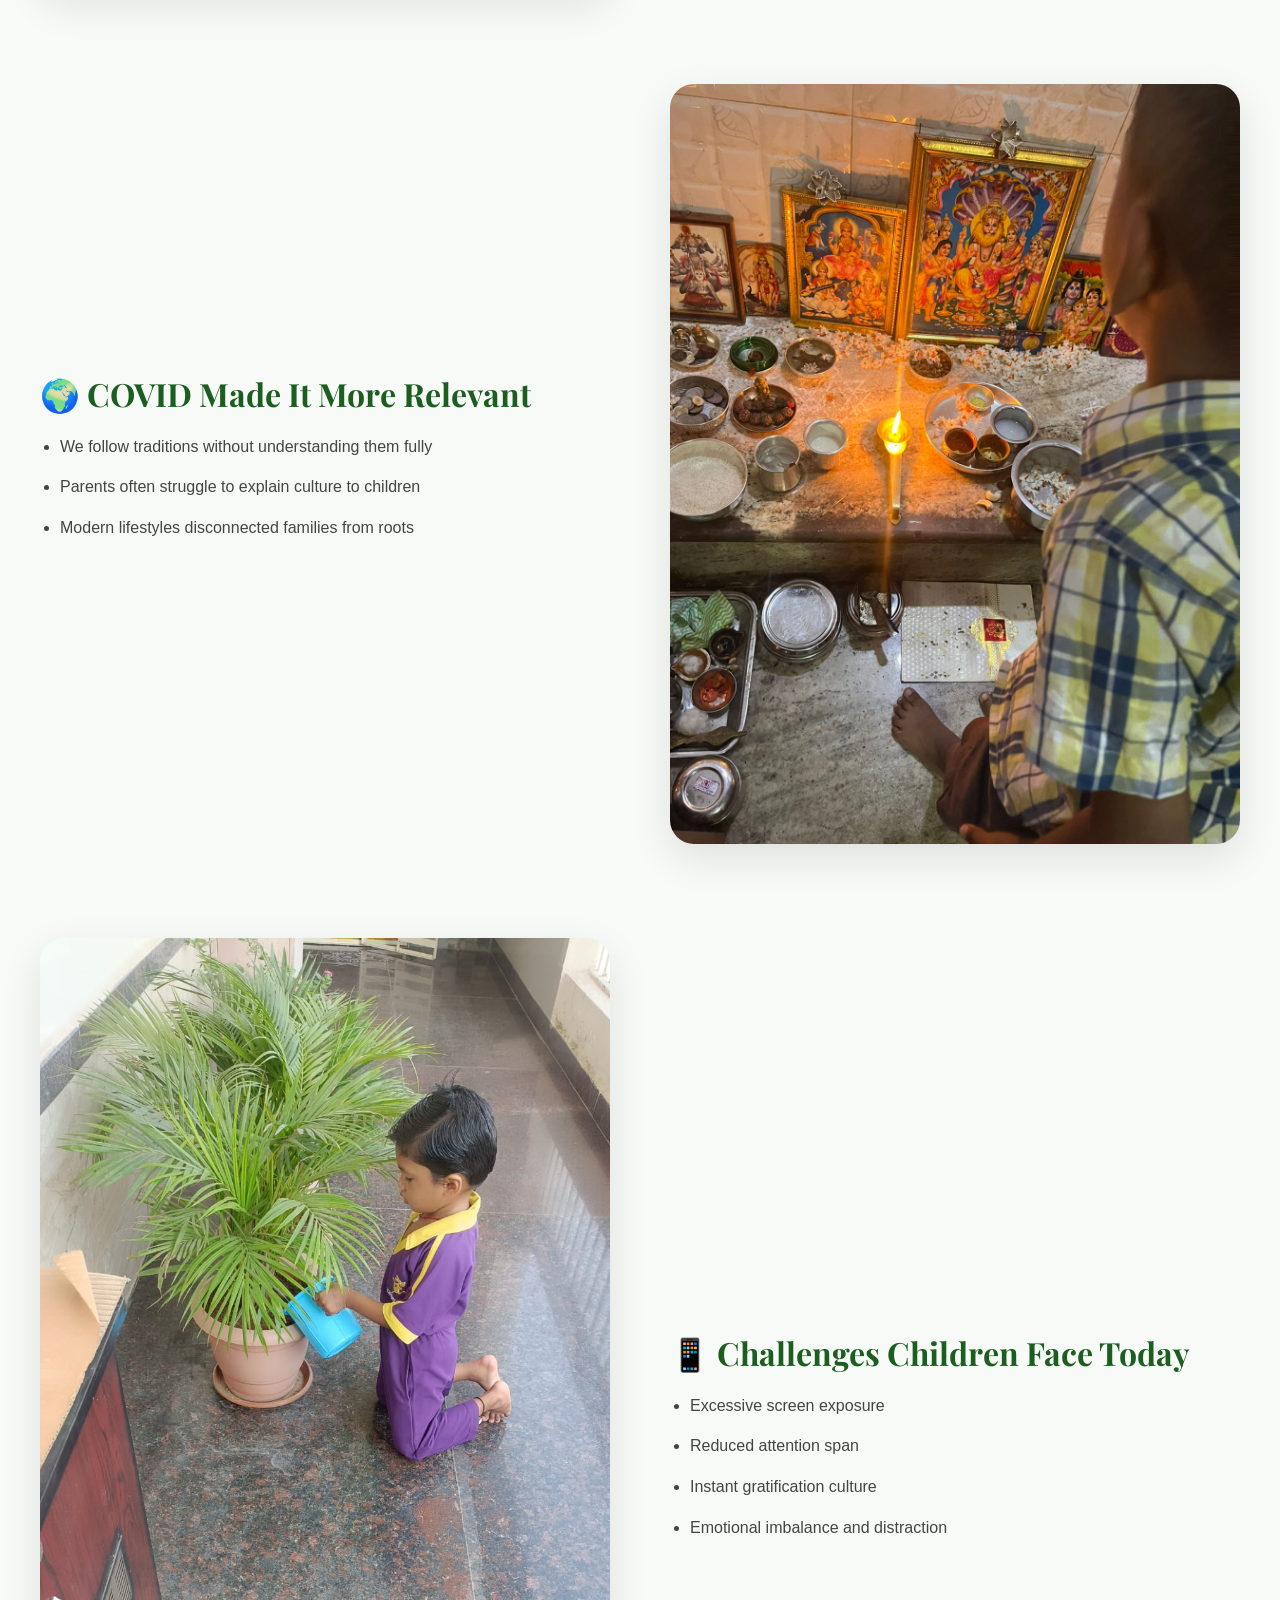
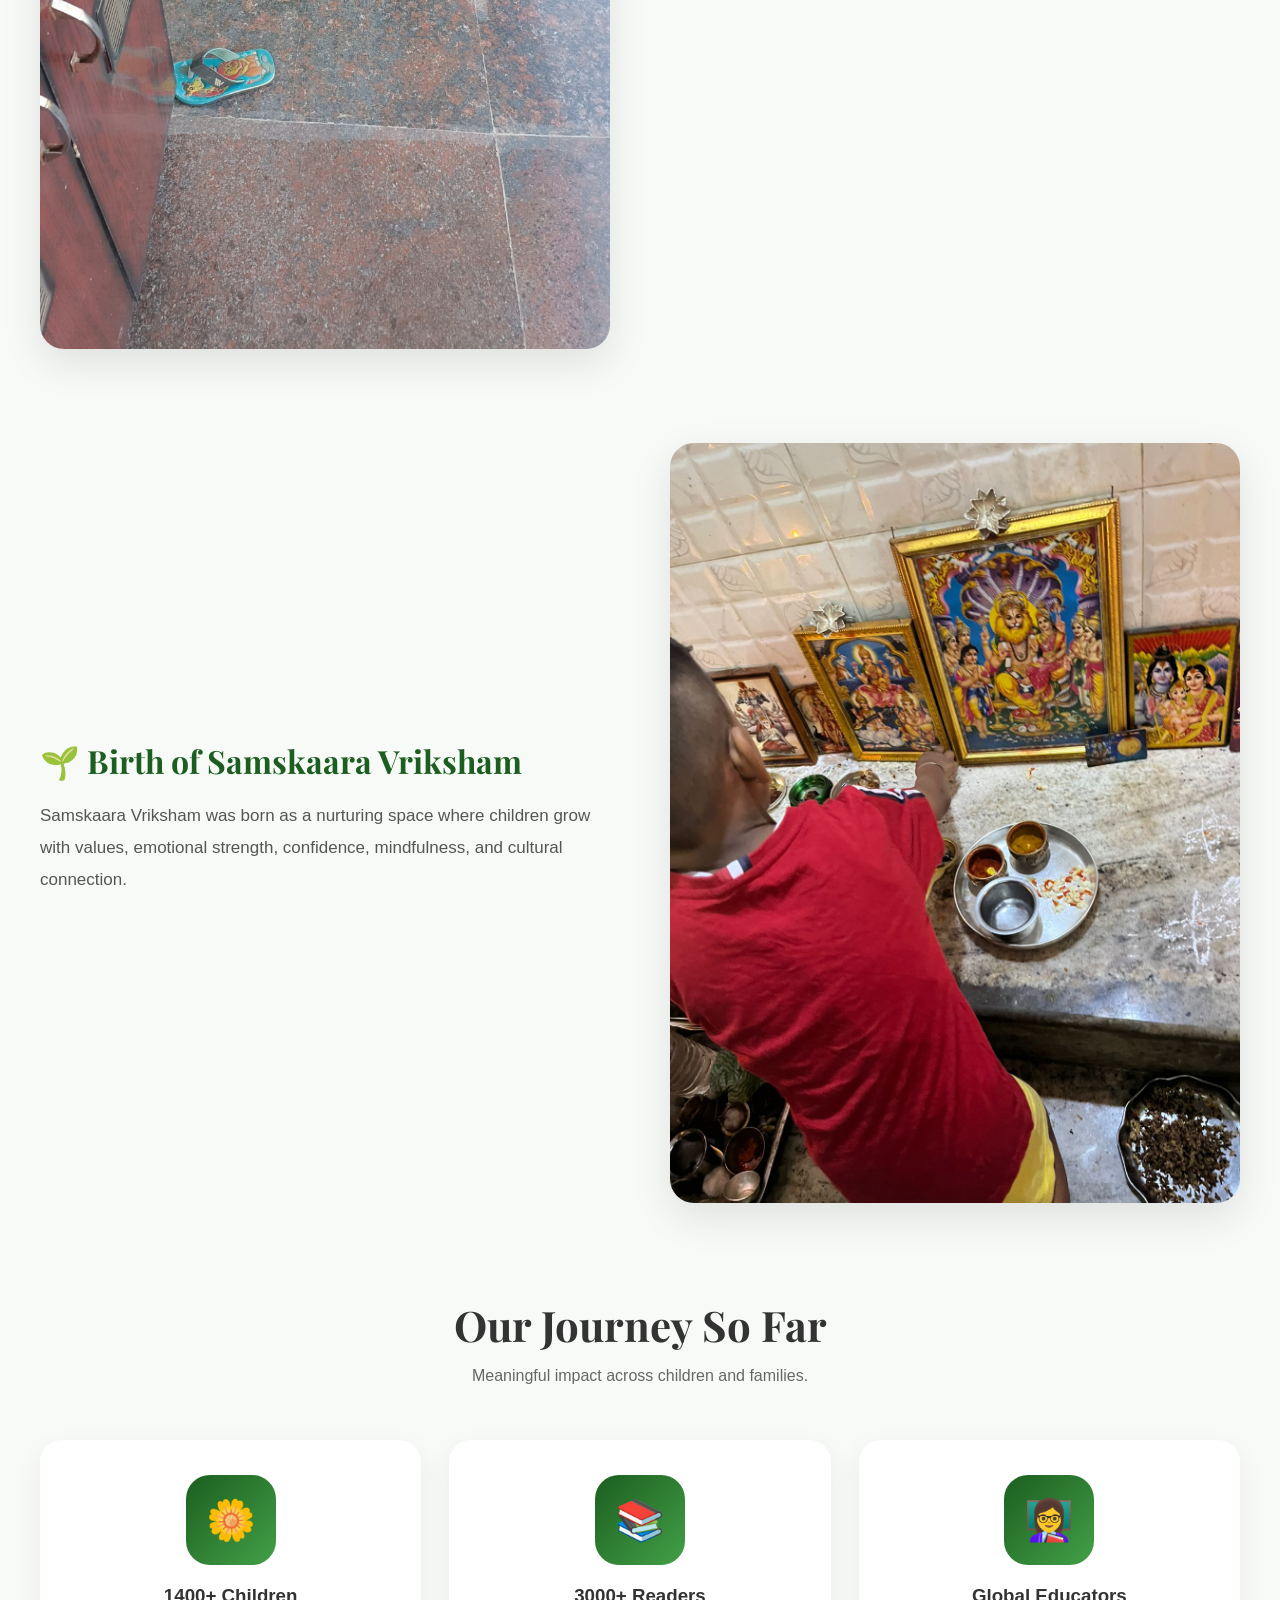
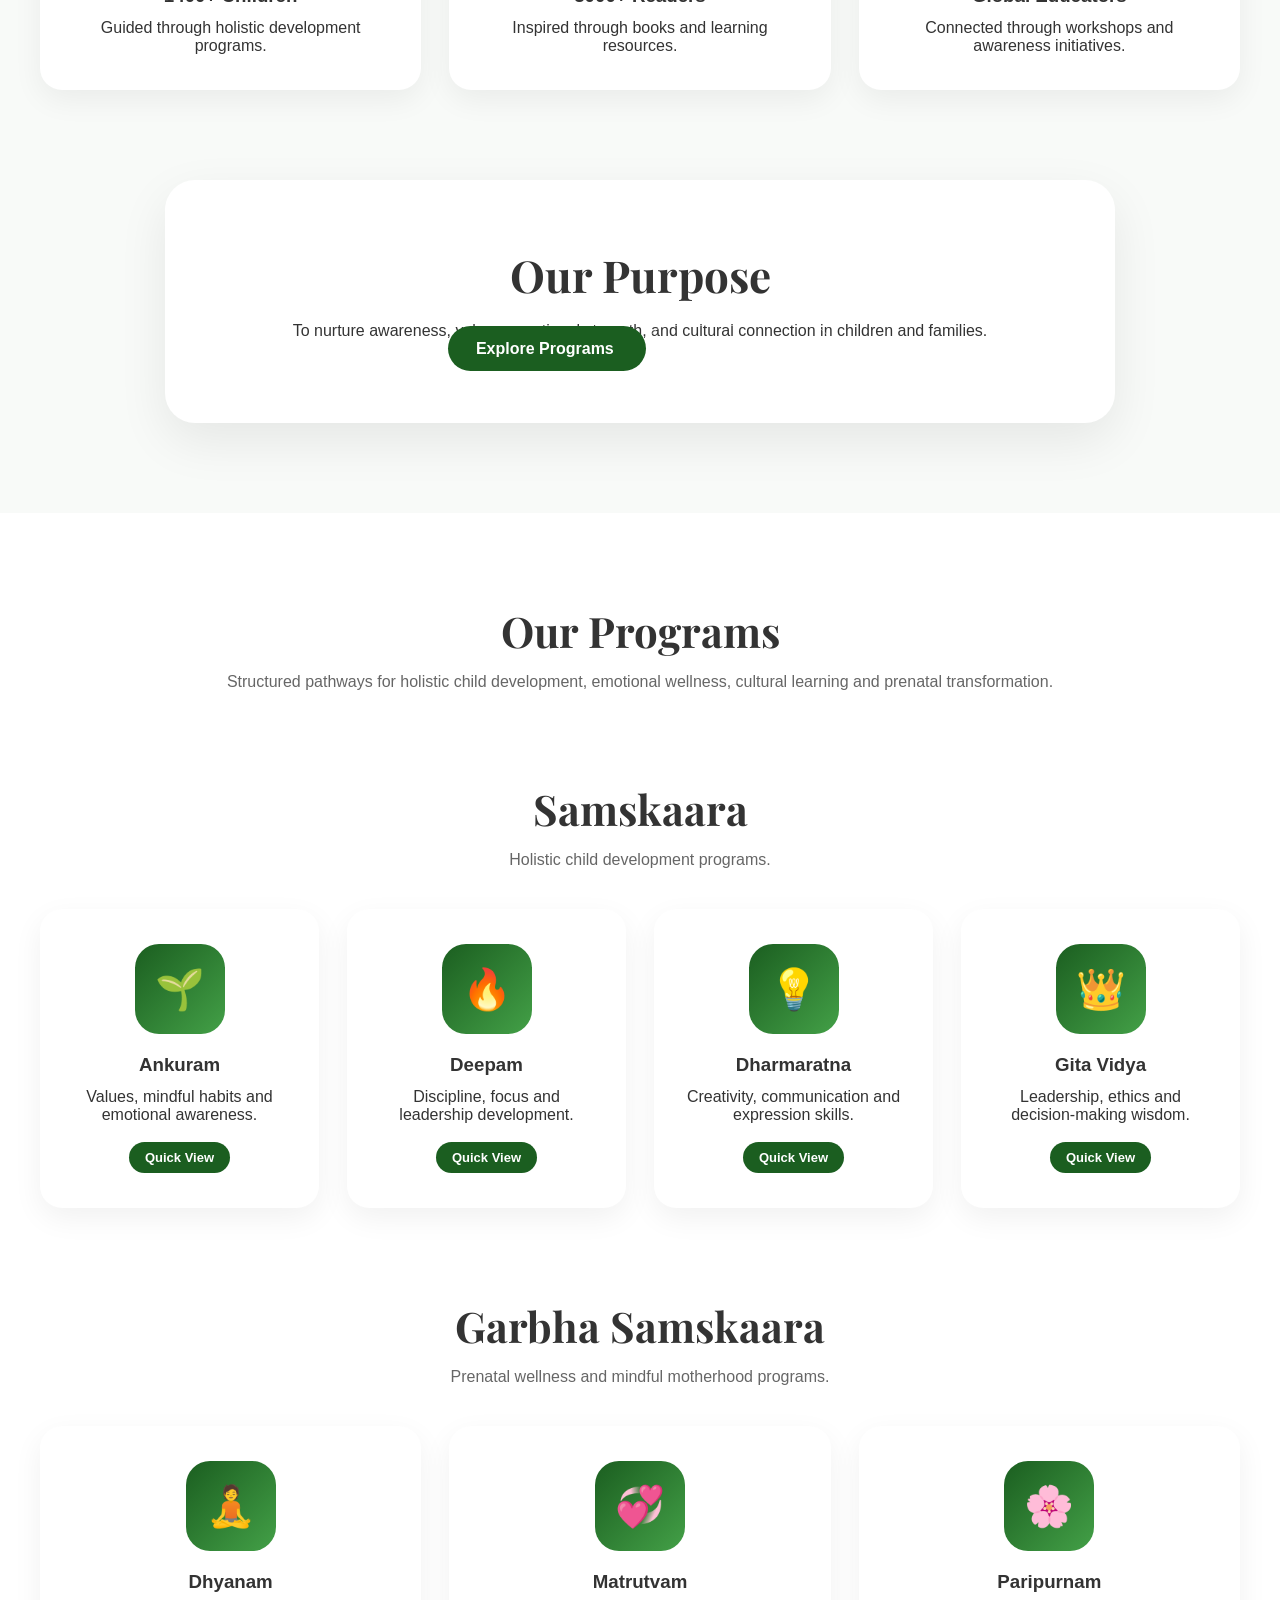
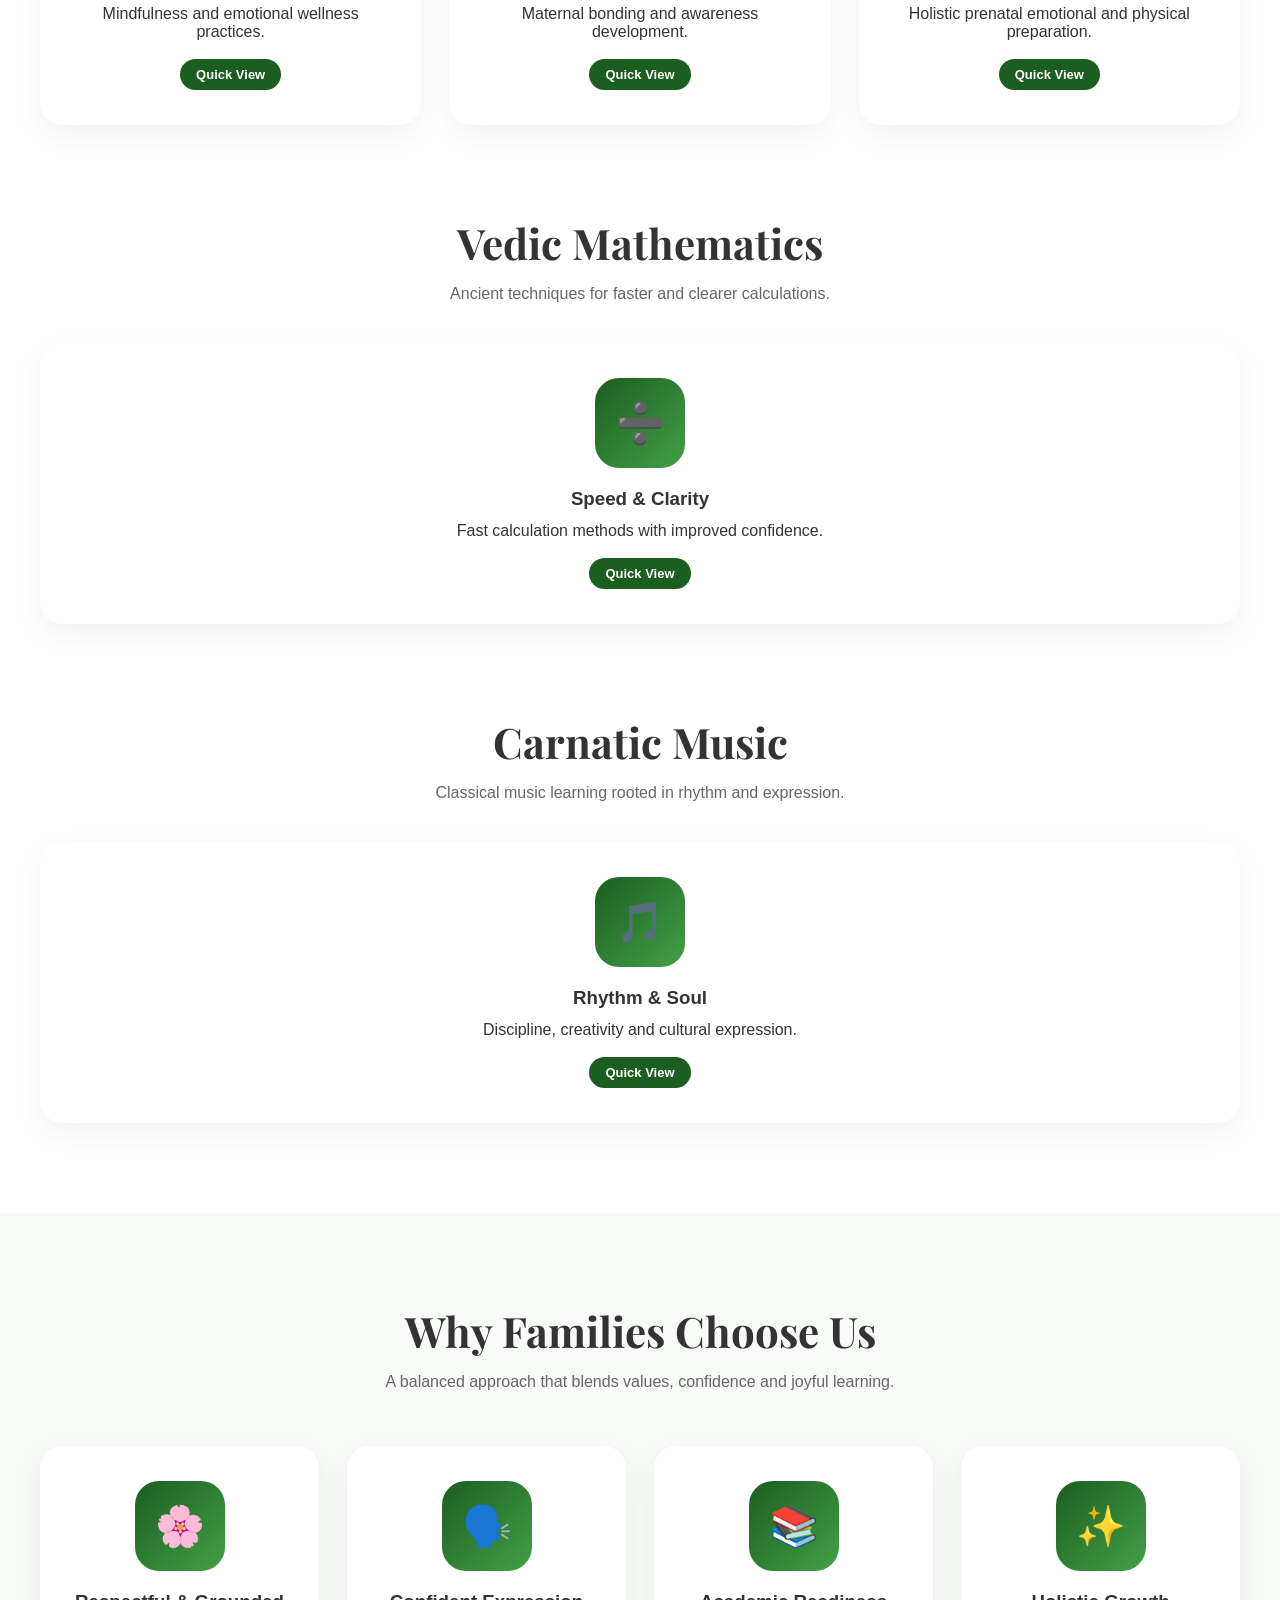
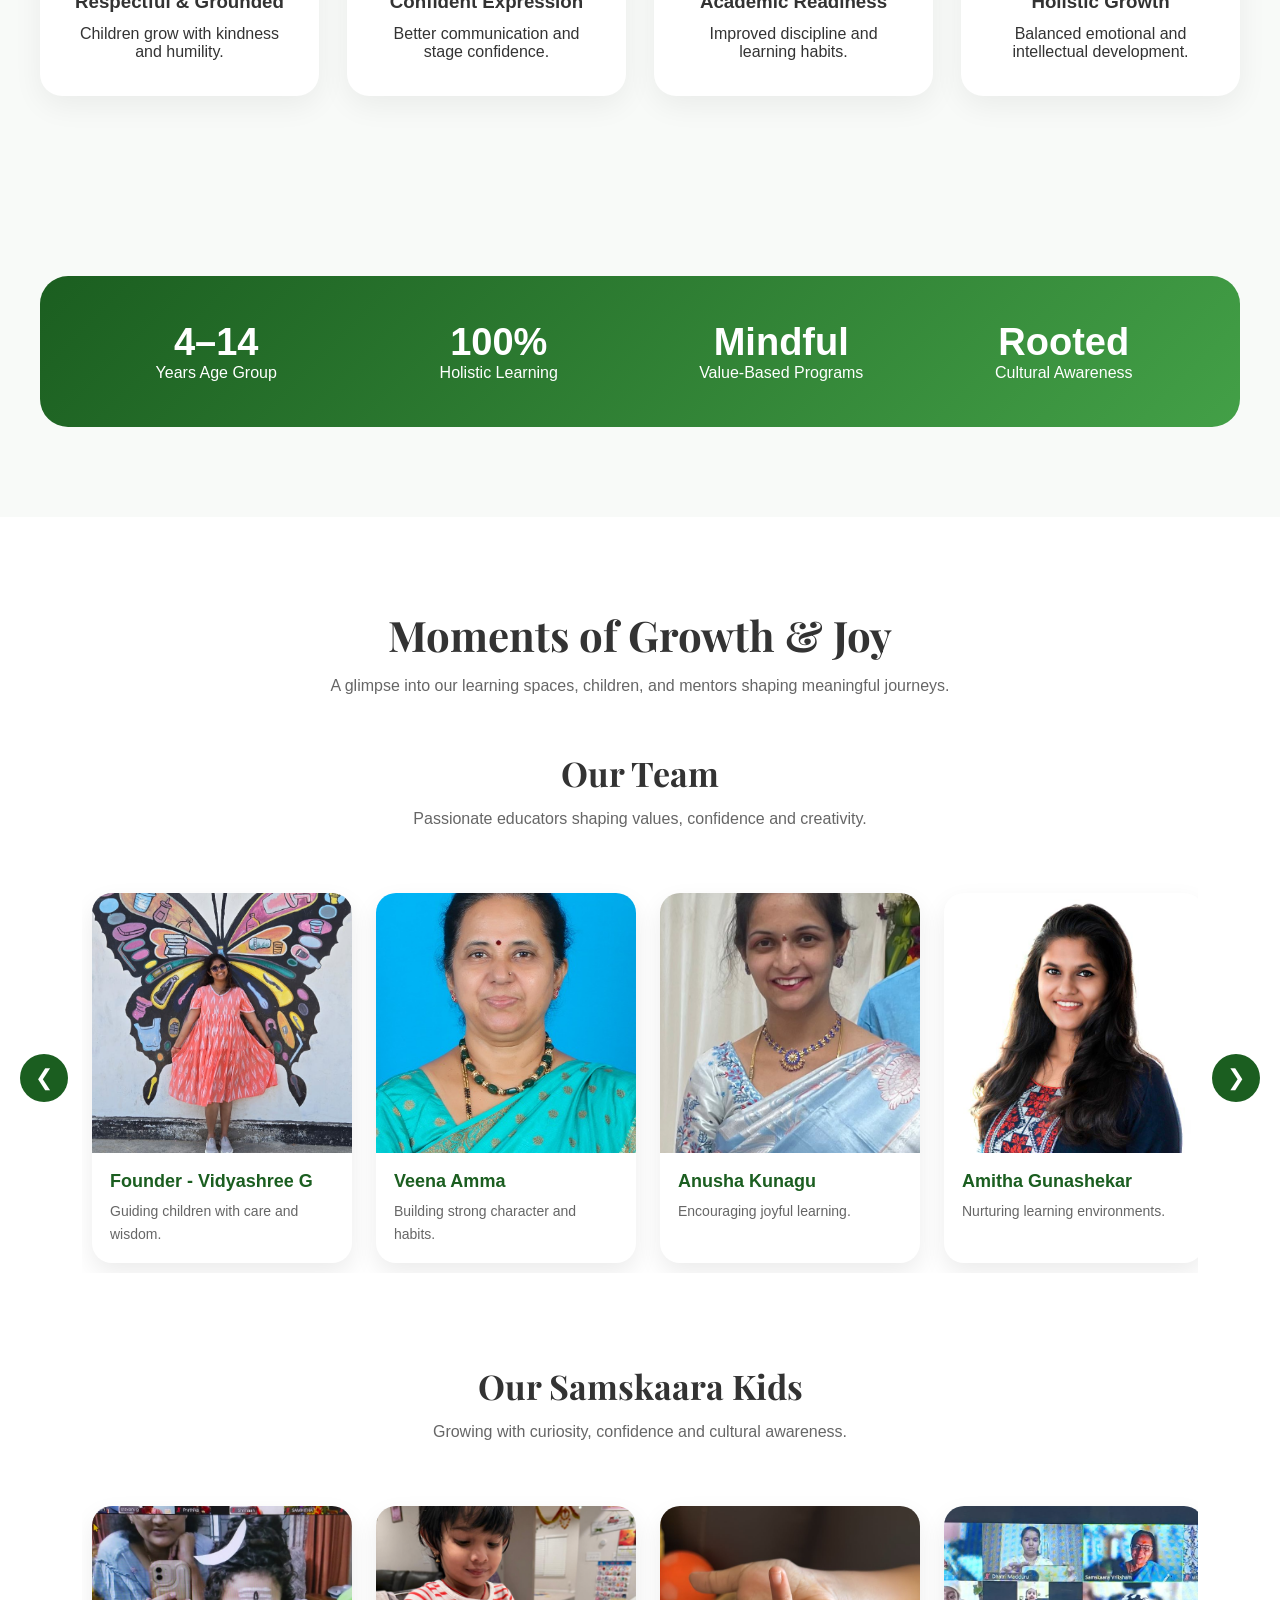
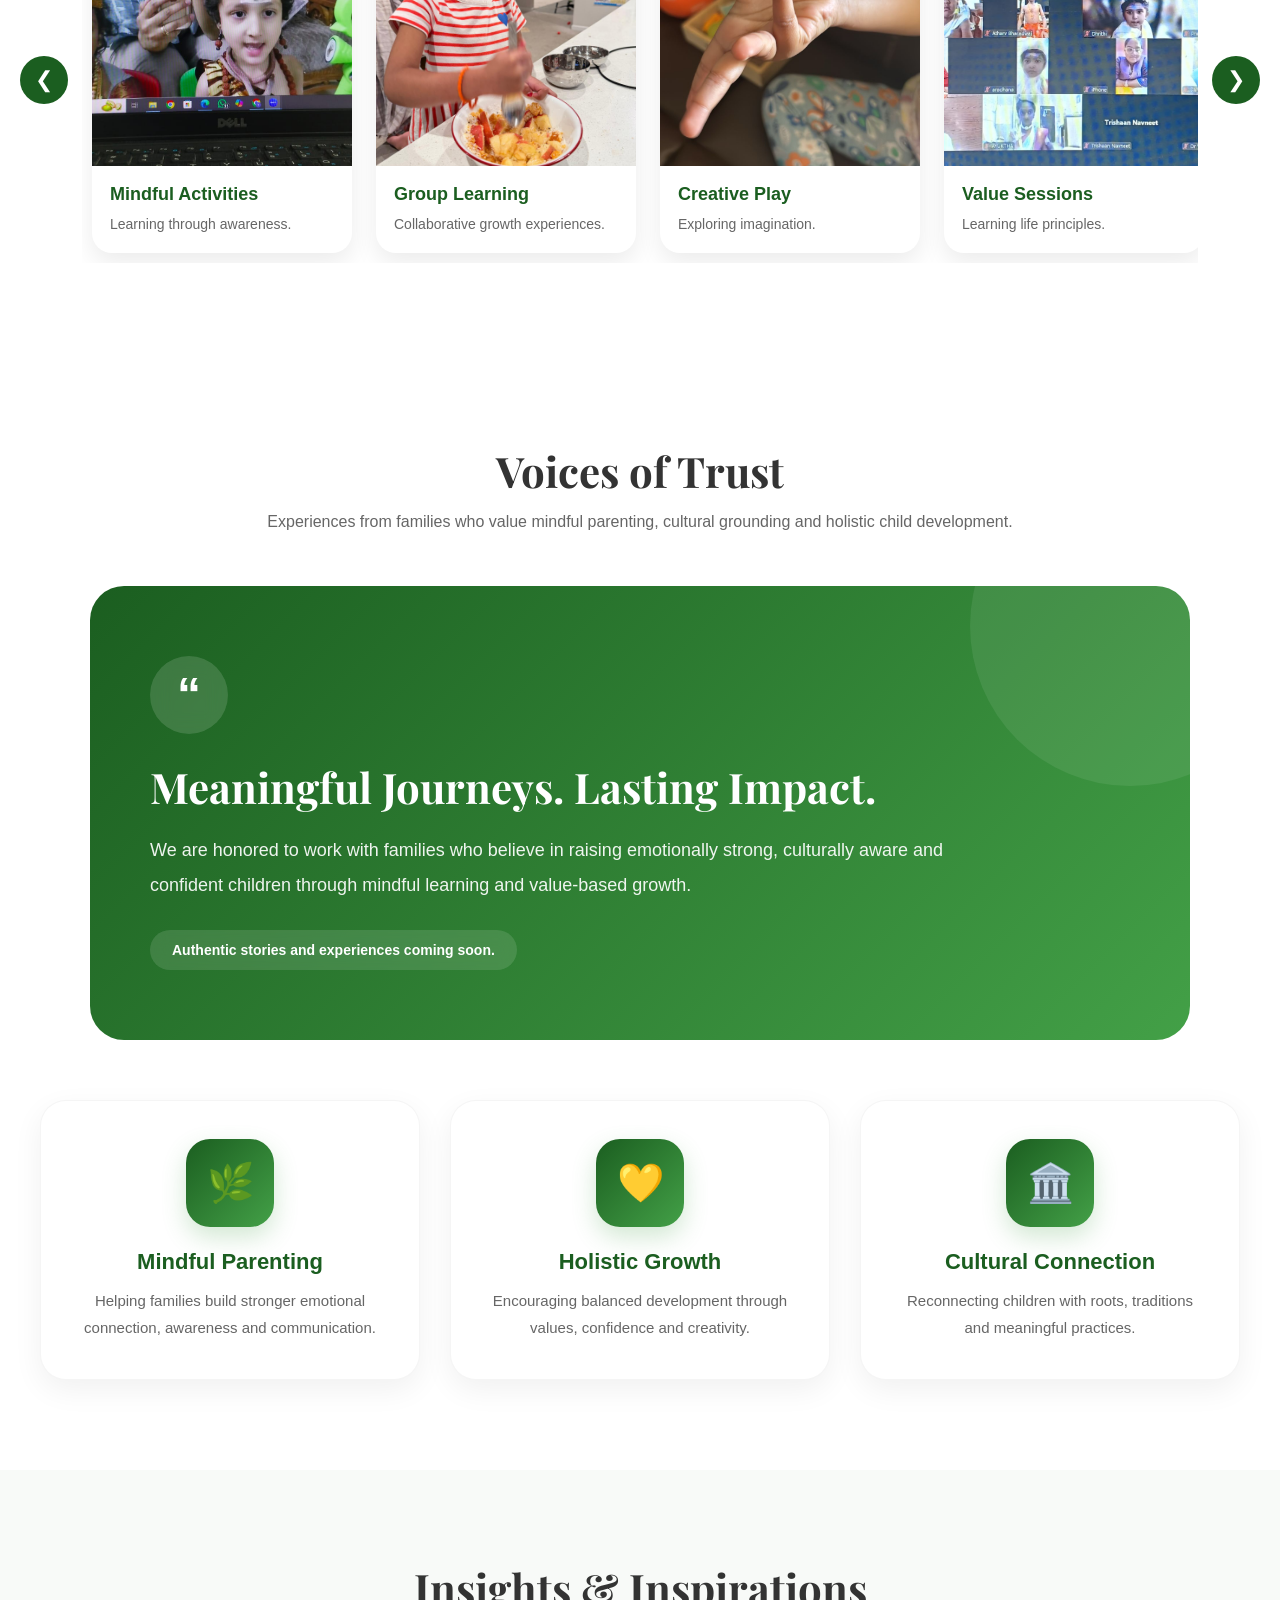
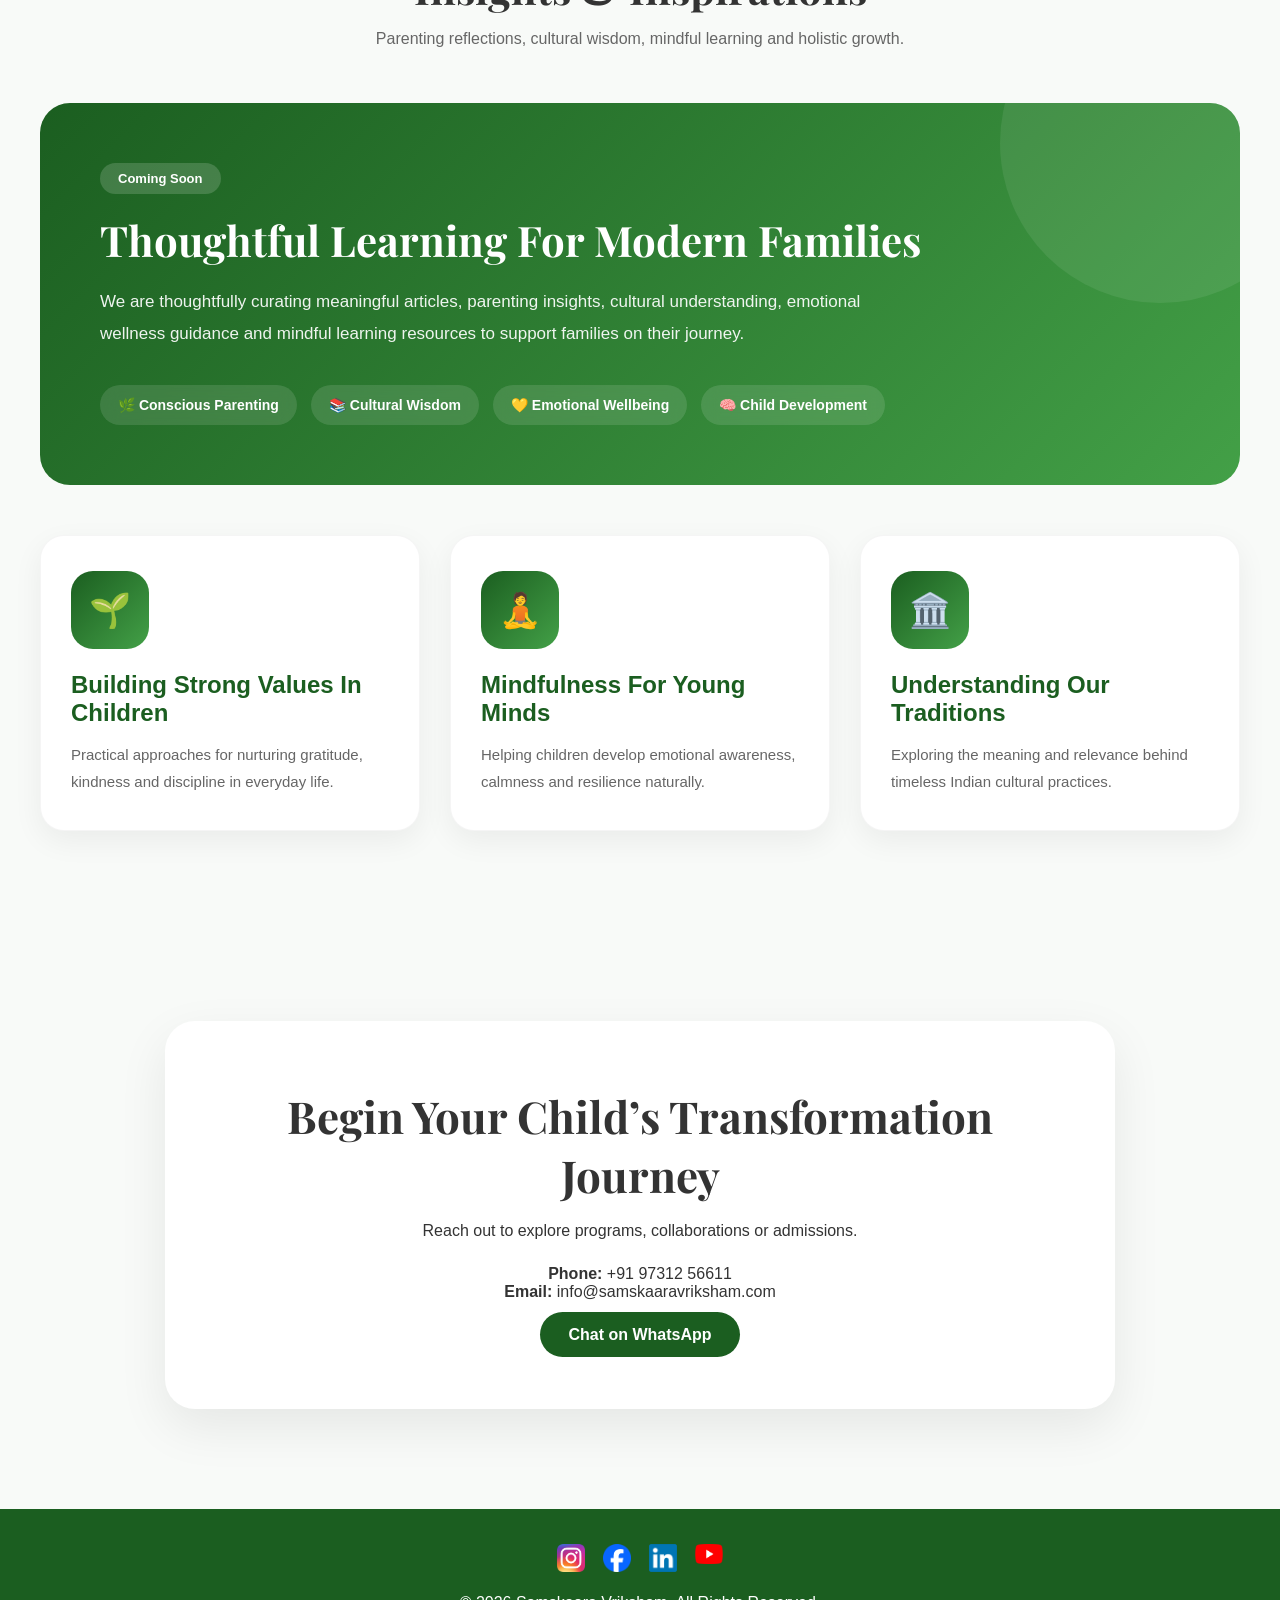
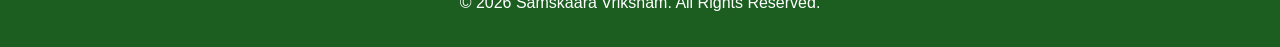
==== commit fbb7df72: "Update index.html" ====
--- a/index.html
+++ b/index.html
@@ -105,7 +105,7 @@
 <!-- HERO IMAGE -->
 <div class="hero-image">
 
-    <img src="images/samskaarahero.png"
+    <img src="images/samskaarahero1.png"
          alt="Samskaara Vriksham">
 
 </div>
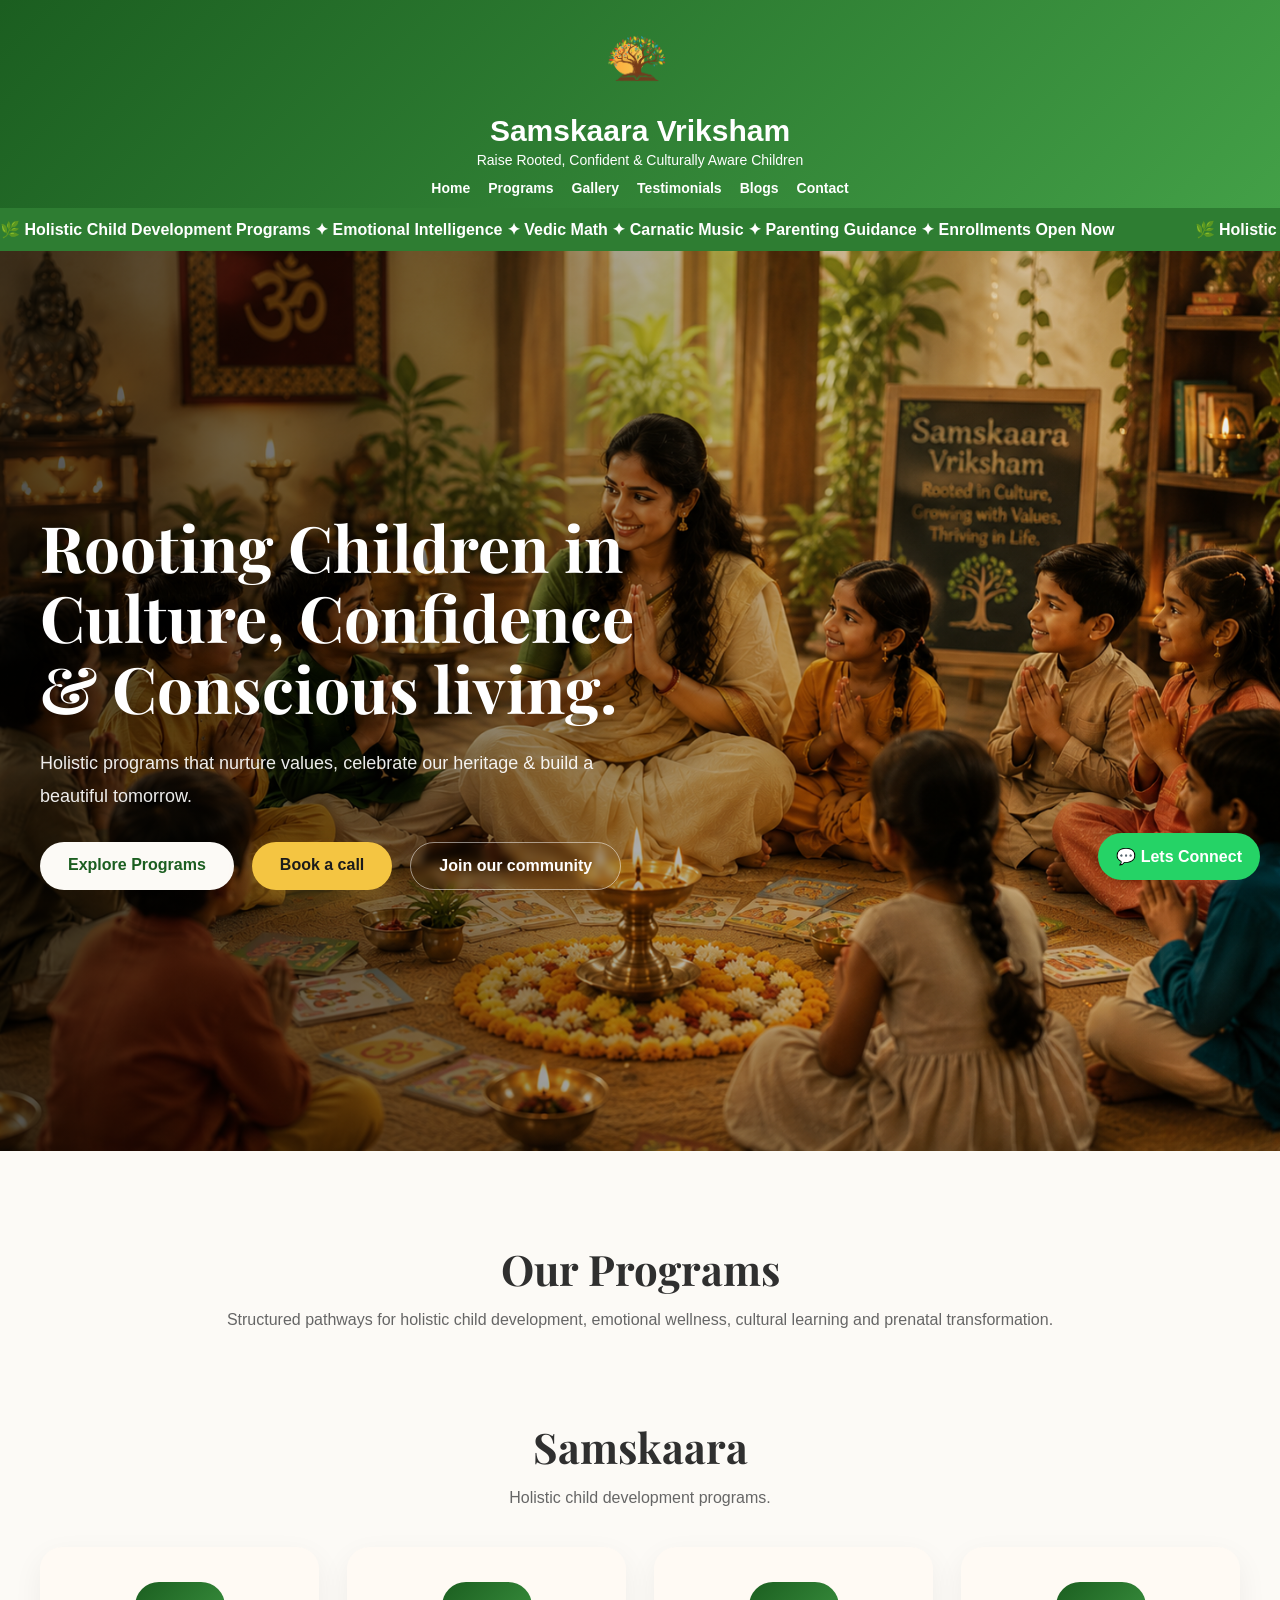
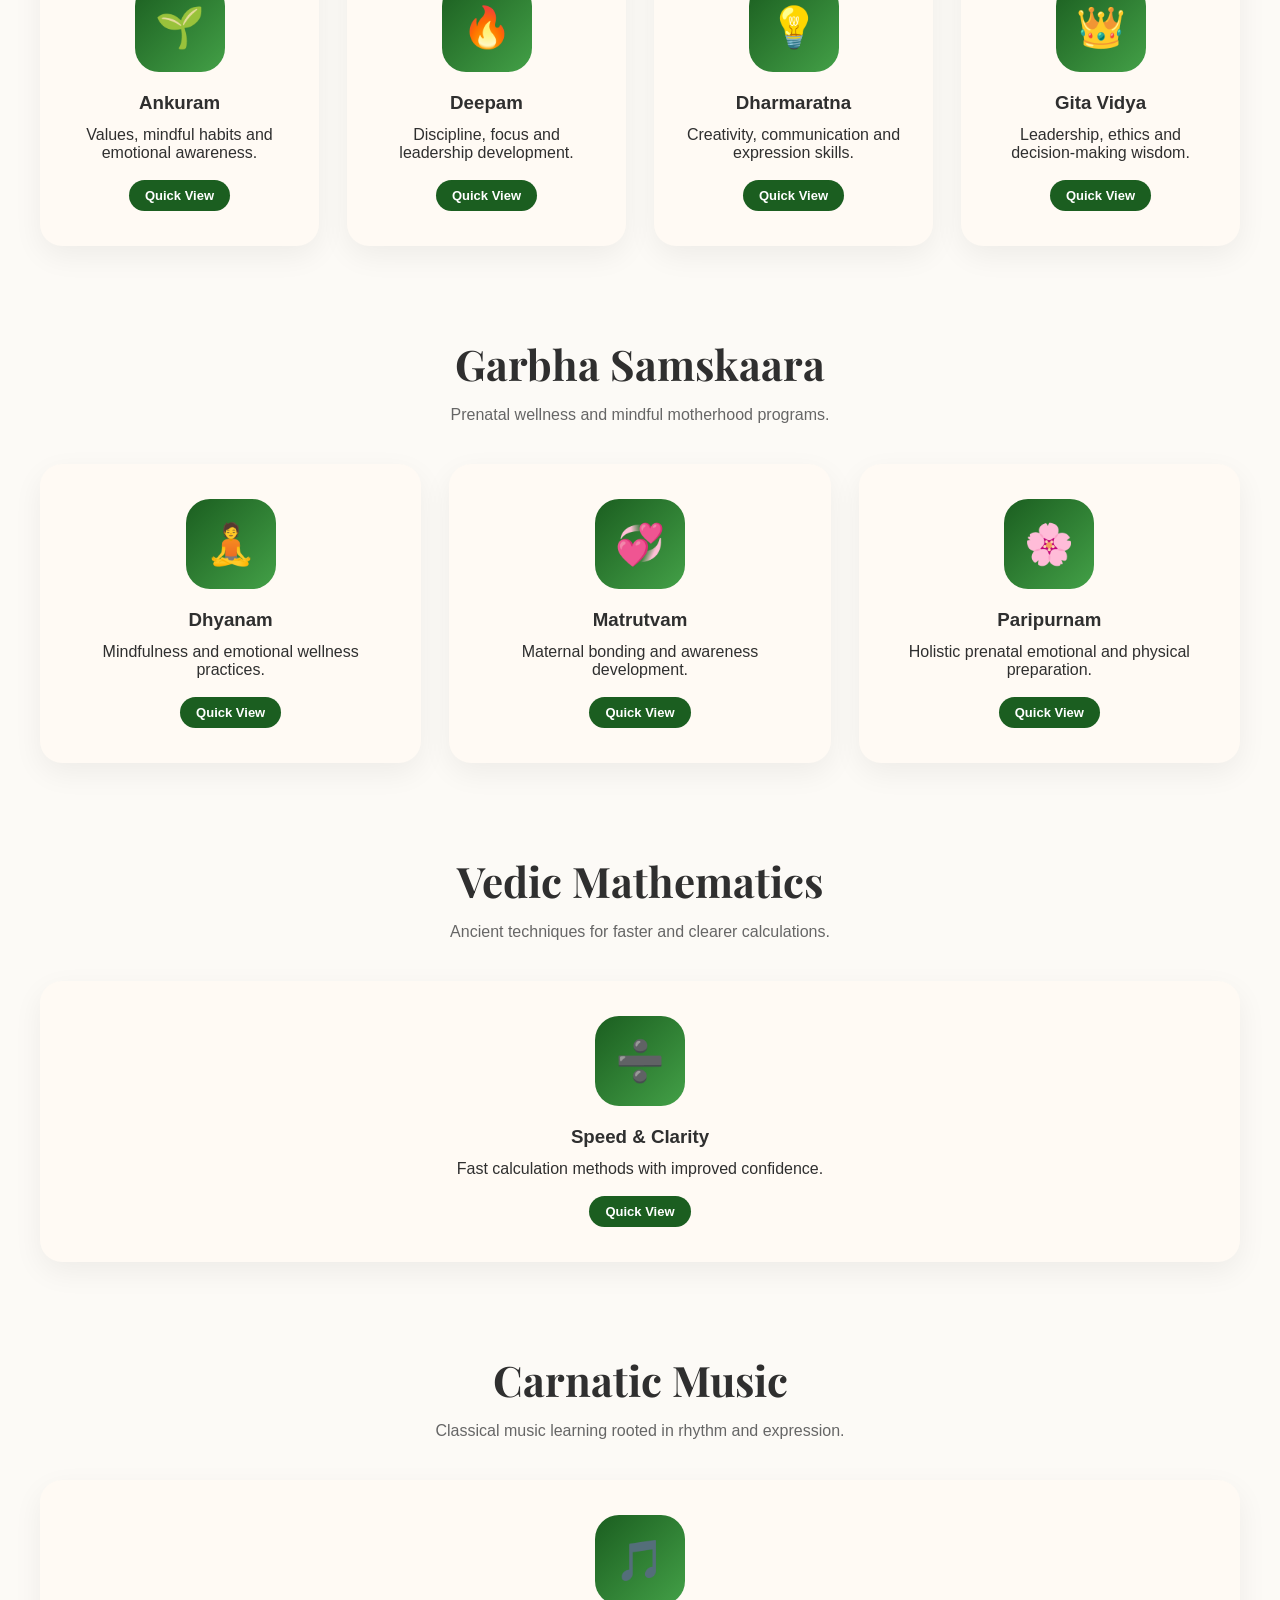
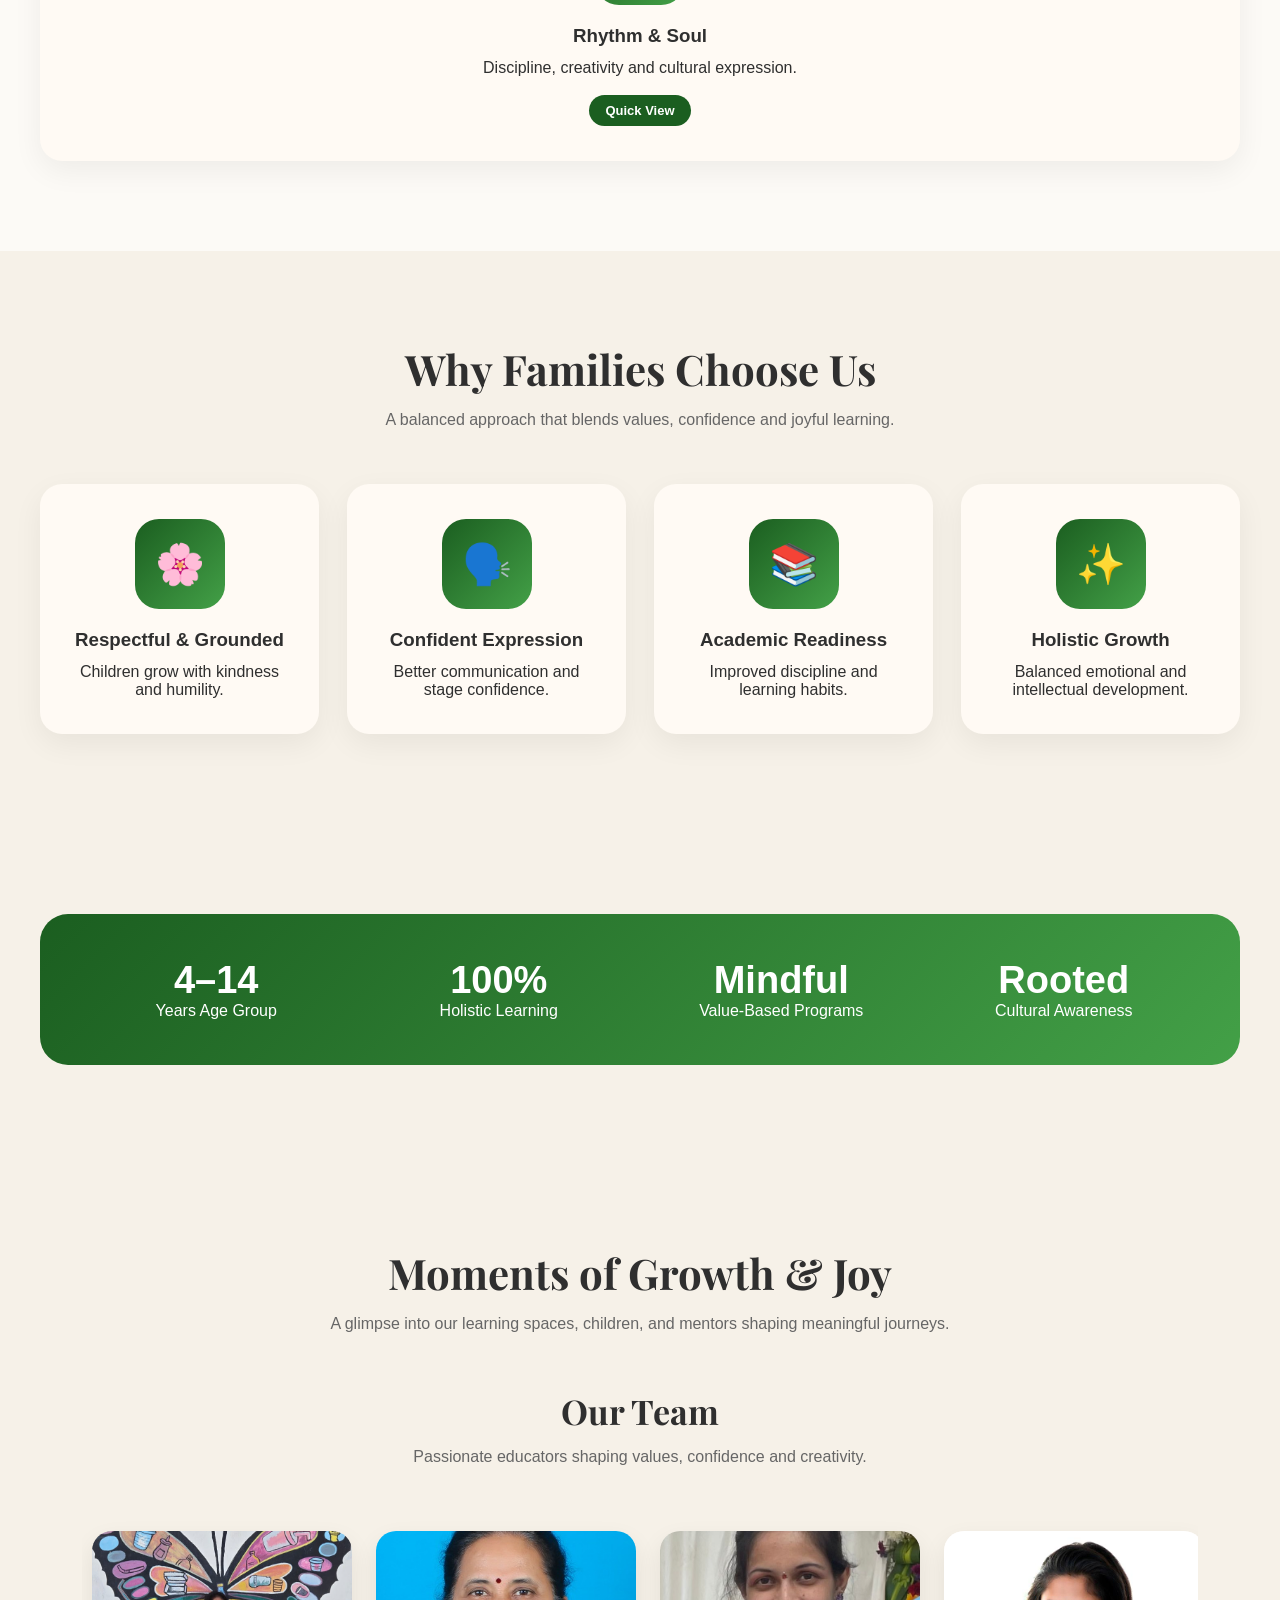
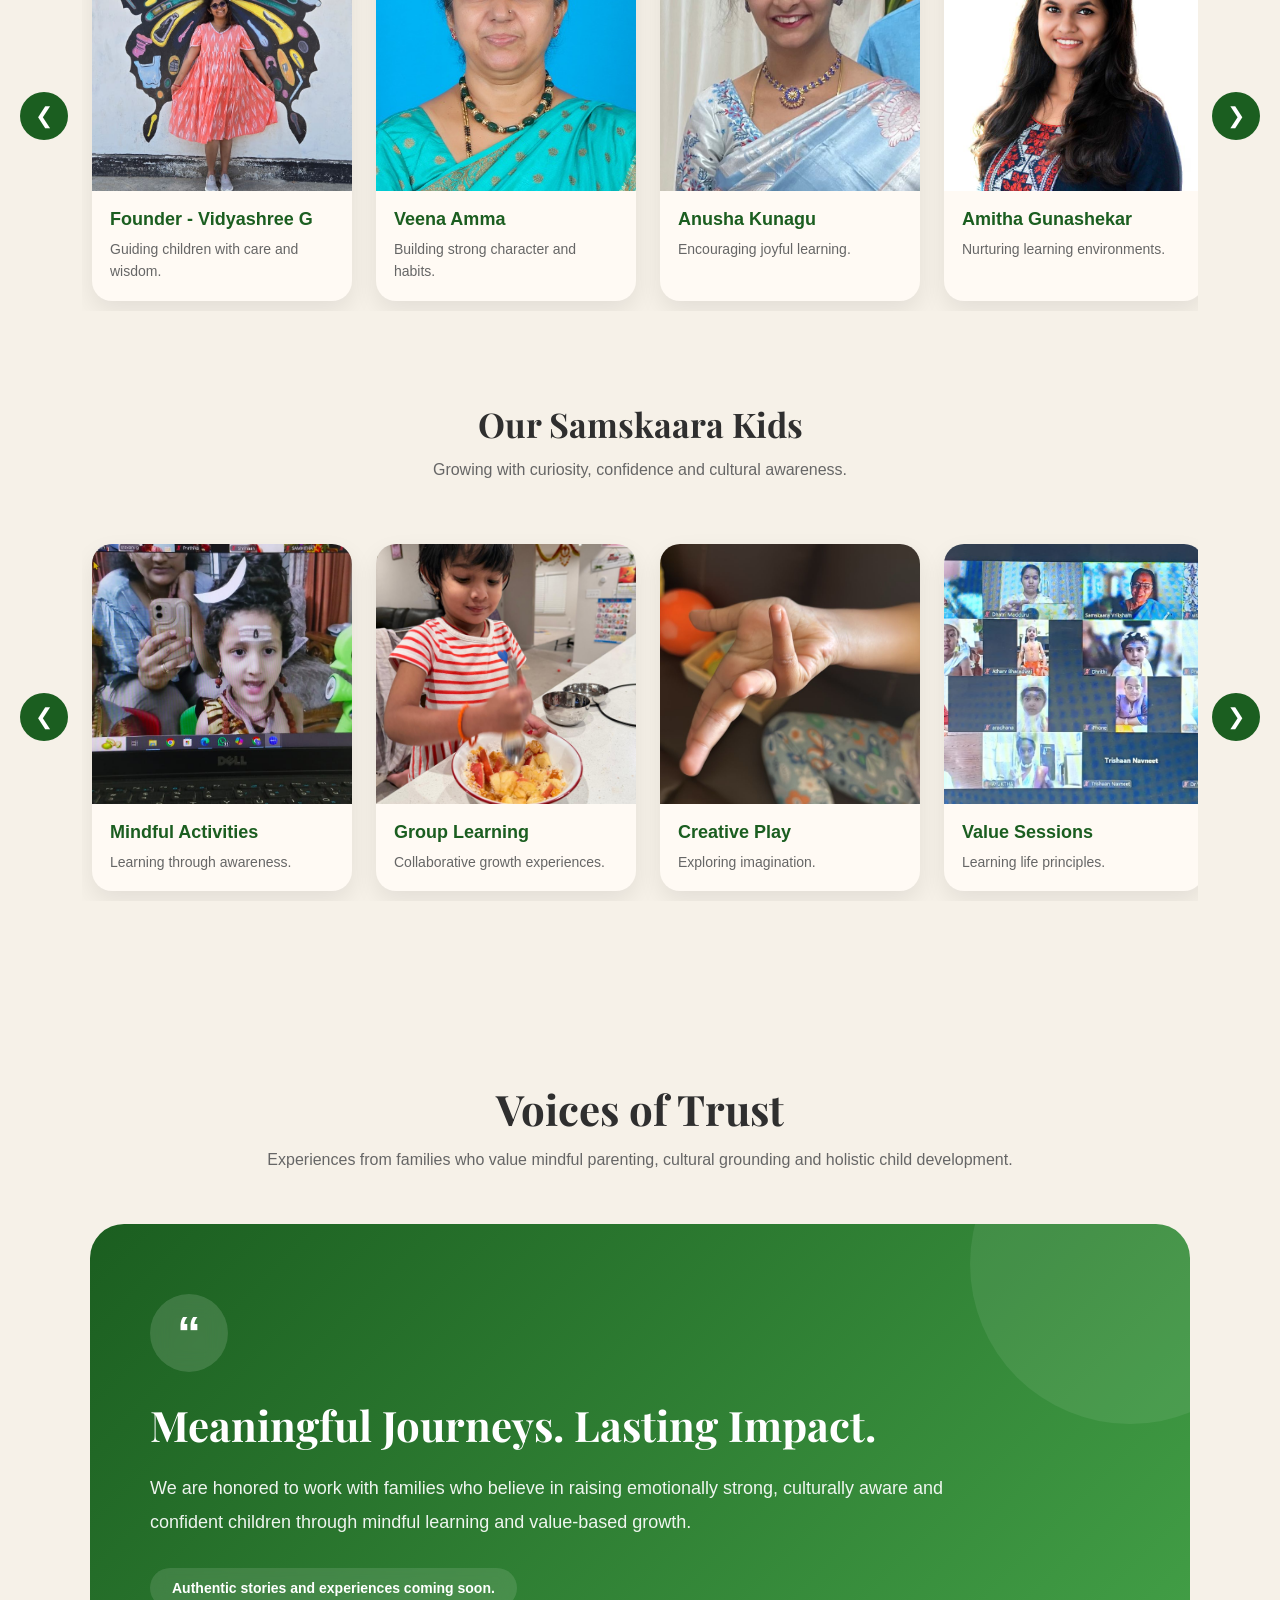
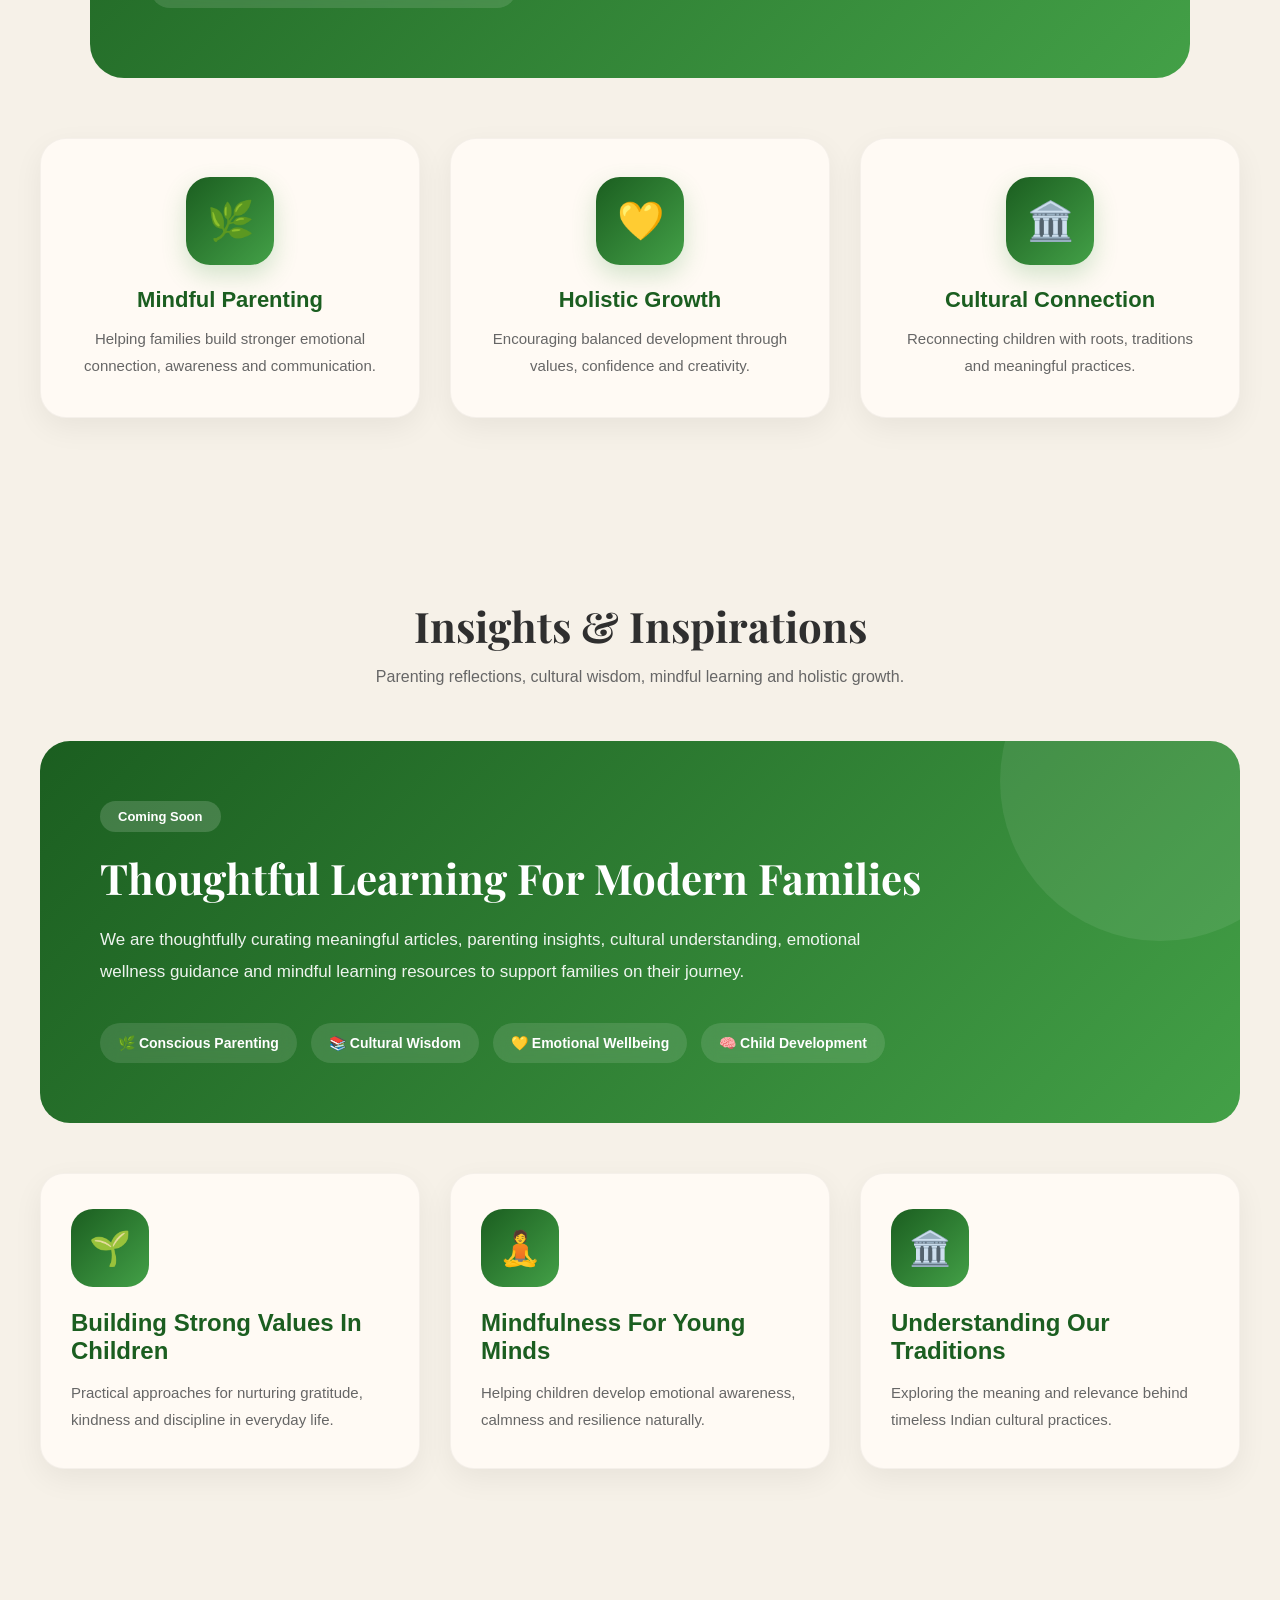
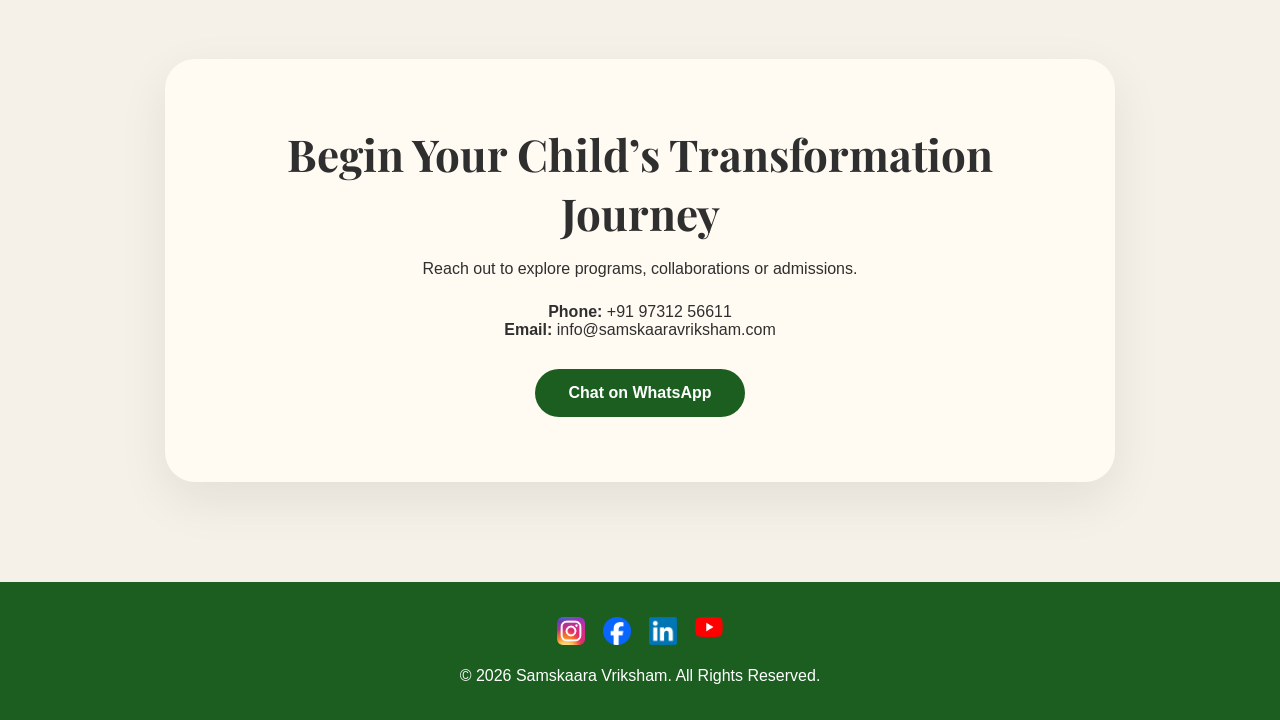
==== commit 737e049c: "Add files via upload" ====
--- a/index.html
+++ b/index.html
@@ -34,7 +34,7 @@
 
     <nav>
         <a href="#home">Home</a>
-        <a href="#about">Our Story</a>
+        <!--<a href="#about">Our Story</a>-->
         <a href="#programs">Programs</a>
         <a href="#gallery">Gallery</a>
         <a href="#testimonials">Testimonials</a>
@@ -64,19 +64,21 @@
 <!-- HERO -->
 <section class="premium-hero" id="home">
 
+    <div class="hero-overlay"></div>
+
     <div class="hero-wrapper">
 
         <div class="hero-text">
-			<!-- Rooting Children in should be lesser font-->
+
             <h1>
                 Rooting Children in<br>
-                Culture, Confidence & 
-				Conscious living.
+                Culture, Confidence &
+                Conscious living.
             </h1>
 
             <p>
-                Holistic programs that nurture values, 
-				celebrate our heritage & build
+                Holistic programs that nurture values,
+                celebrate our heritage & build
                 a beautiful tomorrow.
             </p>
 
@@ -88,263 +90,23 @@
                 </a>
 
                 <a href="#contact"
-                   class="hero-btn secondary">
+                   class="hero-btn secondary community-btn">
                     Book a call
                 </a>
-				
-               <!-- to point it to whatsapp community-->
+
 				<a href="#contact"
-                   class="hero-btn secondary">
-                    Join our community
-                </a>
+				   class="hero-btn secondary">
+					Join our community
+				</a>
 
             </div>
 
         </div>
 
-<!-- HERO IMAGE -->
-<div class="hero-image">
-
-    <img src="images/samskaarahero1.png"
-         alt="Samskaara Vriksham">
-
-</div>
+    </div>
 
 </section>
 
-<!-- ABOUT -->
-<!-- ABOUT / OUR STORY -->
-<section class="premium-section" id="about">
-
-    <!-- HERO INTRO -->
-    <div class="section-heading">
-
-        <h2>Our Journey Began With A Mother’s Question</h2>
-
-        <p>
-            A simple curiosity became a lifelong mission to reconnect children
-            with values, roots, and cultural wisdom.
-        </p>
-
-    </div>
-
-    <!-- STORY BLOCK 1 -->
-    <div class="story-block">
-
-        <div class="story-image">
-            <img src="images/image1.jpeg" alt="Motherhood Journey">
-        </div>
-
-        <div class="story-text">
-
-            <h3>🌿 Our Story</h3>
-
-            <p>
-                It all began with motherhood.
-            </p>
-
-            <p>
-                Though born and raised in a culturally rich family,
-                traditions were always a part of everyday life through
-                festivals, shlokas, and values.
-            </p>
-
-        </div>
-
-    </div>
-
-    <!-- STORY BLOCK 2 -->
-    <div class="story-block reverse">
-
-        <div class="story-image">
-            <img src="images/image2.jpeg" alt="Questions from children">
-        </div>
-
-        <div class="story-text">
-
-            <h3>❓ The Questions That Changed Everything</h3>
-
-            <ul class="story-list">
-                <li>“Why should we take a bath before breakfast?”</li>
-                <li>“Why do we chant shlokas?”</li>
-                <li>“Why do we follow rituals?”</li>
-            </ul>
-
-            <p>
-                Those innocent questions sparked a deep search for understanding.
-            </p>
-
-        </div>
-
-    </div>
-
-    <!-- STORY BLOCK 3 -->
-    <div class="story-block">
-
-        <div class="story-image">
-            <img src="images/image3.jpeg" alt="Learning Journey">
-        </div>
-
-        <div class="story-text">
-
-            <h3>📚 The Journey of Rediscovery</h3>
-
-            <p>
-                This led to exploring Sanatana Dharma,
-                ancient wisdom, mindful living,
-                and the deeper meaning behind traditions.
-            </p>
-
-        </div>
-
-    </div>
-
-    <!-- STORY BLOCK 4 -->
-    <div class="story-block reverse">
-
-        <div class="story-image">
-            <img src="images/image4.jpeg" alt="COVID Reflection">
-        </div>
-
-        <div class="story-text">
-
-            <h3>🌍 COVID Made It More Relevant</h3>
-
-            <ul class="story-list">
-                <li>We follow traditions without understanding them fully</li>
-                <li>Parents often struggle to explain culture to children</li>
-                <li>Modern lifestyles disconnected families from roots</li>
-            </ul>
-
-        </div>
-
-    </div>
-
-    <!-- STORY BLOCK 5 -->
-    <div class="story-block">
-
-        <div class="story-image">
-            <img src="images/image5.jpeg" alt="Modern Challenges">
-        </div>
-
-        <div class="story-text">
-
-            <h3>📱 Challenges Children Face Today</h3>
-
-            <ul class="story-list">
-                <li>Excessive screen exposure</li>
-                <li>Reduced attention span</li>
-                <li>Instant gratification culture</li>
-                <li>Emotional imbalance and distraction</li>
-            </ul>
-
-        </div>
-
-    </div>
-
-    <!-- STORY BLOCK 6 -->
-    <div class="story-block reverse">
-
-        <div class="story-image">
-            <img src="images/image6.jpeg" alt="Birth of Samskaara Vriksham">
-        </div>
-
-        <div class="story-text">
-
-            <h3>🌱 Birth of Samskaara Vriksham</h3>
-
-            <p>
-                Samskaara Vriksham was born as a nurturing space where
-                children grow with values, emotional strength,
-                confidence, mindfulness, and cultural connection.
-            </p>
-
-        </div>
-
-    </div>
-
-    <!-- IMPACT -->
-    <div class="section-heading impact-heading">
-
-        <h2>Our Journey So Far</h2>
-
-        <p>
-            Meaningful impact across children and families.
-        </p>
-
-    </div>
-
-    <div class="premium-grid">
-
-        <div class="premium-card">
-
-            <div class="premium-icon">🌼</div>
-
-            <h3>1400+ Children</h3>
-
-            <p>
-                Guided through holistic development programs.
-            </p>
-
-        </div>
-
-        <div class="premium-card">
-
-            <div class="premium-icon">📚</div>
-
-            <h3>3000+ Readers</h3>
-
-            <p>
-                Inspired through books and learning resources.
-            </p>
-
-        </div>
-
-        <div class="premium-card">
-
-            <div class="premium-icon">👩‍🏫</div>
-
-            <h3>Global Educators</h3>
-
-            <p>
-                Connected through workshops and awareness initiatives.
-            </p>
-
-        </div>
-
-    </div>
-
-    <!-- PURPOSE CTA -->
-    <div class="story-purpose">
-
-        <div class="cta-box">
-
-            <h2>Our Purpose</h2>
-
-            <p>
-                To nurture awareness, values, emotional strength,
-                and cultural connection in children and families.
-            </p>
-
-            <div class="cta-actions">
-
-                <a href="#programs"
-                   class="hero-btn primary green-btn">
-                    Explore Programs
-                </a>
-
-                <a href="#contact"
-                   class="hero-btn secondary outline-btn">
-                    Connect With Us
-                </a>
-
-            </div>
-
-        </div>
-
-    </div>
-
-</section>
 
 <!-- PROGRAMS -->
 <section class="premium-section light-bg" id="programs">
@@ -735,8 +497,7 @@
 ========================= -->
 
 <section class="premium-section"
-         id="gallery"
-         style="background:#ffffff;">
+         id="gallery">
 
     <div class="section-heading">
 
@@ -947,8 +708,7 @@
 ========================= -->
 
 <section class="premium-section"
-         id="testimonials"
-         style="background:#ffffff;">
+         id="testimonials">
 
     <div class="section-heading">
 
@@ -1049,8 +809,7 @@
 ========================= -->
 
 <section class="premium-section"
-         id="blogs"
-         style="background:#f8faf8;">
+         id="blogs";>
 
     <div class="section-heading">
 
--- a/css/style.css
+++ b/css/style.css
@@ -6,15 +6,19 @@
 
 html{
     scroll-behavior:smooth;
+
+    scroll-padding-top:120px;
 }
 
 body{
     font-family:'Segoe UI',sans-serif;
-    background:#f8faf8;
-    color:#333;
+
+    background:#f6f1e8;
+
+    color:#2f2f2f;
+
     overflow-x:hidden;
 }
-
 /* HEADER */
 
 header{
@@ -95,33 +99,170 @@
 
 /* HERO */
 
+#home{
+
+    scroll-margin-top:140px;
+}
 .premium-hero{
-    min-height:92vh;
+
+    position:relative;
+
+    min-height:100vh;
 
     display:flex;
     align-items:center;
-    justify-content:center;
 
     padding:80px 20px;
 
     background:
-        linear-gradient(rgba(10,35,15,.72),rgba(16,73,28,.72)),
-        url('../images/hero-bg.jpg');
+        url('../images/samskaarahero1.png');
 
     background-size:cover;
     background-position:center;
-
-    color:white;
-}
+    background-repeat:no-repeat;
+
+    overflow:hidden;
+}
+
+/* DARK OVERLAY */
+
+.hero-overlay{
+
+    position:absolute;
+    inset:0;
+
+    background:
+        linear-gradient(
+            90deg,
+            rgba(0,0,0,.68) 0%,
+            rgba(0,0,0,.45) 35%,
+            rgba(0,0,0,.15) 70%,
+            rgba(0,0,0,.05) 100%
+        );
+
+    z-index:1;
+}
+
+/* CONTENT */
 
 .hero-wrapper{
+
+    position:relative;
+    z-index:2;
+
     max-width:1200px;
     width:100%;
 
-    display:grid;
-    grid-template-columns:1.1fr .9fr;
-    gap:50px;
-    align-items:center;
+    margin:auto;
+}
+
+.hero-text{
+
+    max-width:620px;
+
+    color:white;
+}
+
+.hero-text h1{
+
+    font-size:68px;
+    line-height:1.08;
+
+    margin-bottom:24px;
+
+    font-family:'Playfair Display',serif;
+
+    text-shadow:
+        0 4px 18px rgba(0,0,0,.35);
+}
+
+.hero-text p{
+
+    font-size:20px;
+    line-height:1.9;
+
+    margin-bottom:34px;
+
+    color:rgba(255,255,255,.92);
+}
+
+.hero-buttons{
+
+    display:flex;
+    gap:18px;
+    flex-wrap:wrap;
+}
+
+.hero-btn{
+
+    padding:15px 30px;
+
+    border-radius:50px;
+
+    text-decoration:none;
+    font-weight:600;
+
+    transition:.3s ease;
+}
+
+.hero-btn:hover{
+
+    transform:translateY(-2px);
+}
+
+.primary{
+
+    background:#fcfaf6;
+    color:#1b5e20;
+}
+
+.secondary{
+
+    border:1px solid rgba(255,255,255,.5);
+    color:white;
+
+    backdrop-filter:blur(4px);
+}
+
+/* MOBILE */
+
+@media(max-width:900px){
+
+    .premium-hero{
+
+        min-height:90vh;
+
+        background-position:center;
+    }
+
+    .hero-text{
+
+        text-align:center;
+        margin:auto;
+    }
+
+    .hero-buttons{
+
+        justify-content:center;
+    }
+
+    .hero-text h1{
+
+        font-size:46px;
+    }
+}
+
+@media(max-width:768px){
+
+    .hero-text h1{
+
+        font-size:36px;
+    }
+
+    .hero-text p{
+
+        font-size:16px;
+    }
 }
 
 .hero-text h1{
@@ -151,7 +292,7 @@
 }
 
 .primary{
-    background:white;
+    background:#fcfaf6;
     color:#1b5e20;
 }
 
@@ -208,7 +349,7 @@
 }
 
 .light-bg{
-    background:white;
+    background:#fcfaf6;
 }
 
 .section-heading{
@@ -240,7 +381,7 @@
 /* CARD */
 
 .premium-card{
-    background:white;
+    background:#fffaf4;
     border-radius:22px;
 
     padding:35px 28px;
@@ -328,7 +469,7 @@
     max-width:950px;
     margin:auto;
 
-    background:white;
+    background:#fffaf2;
 
     border-radius:30px;
 
@@ -465,16 +606,26 @@
 }
 
 .story-image{
-    flex:1;
+
+    flex:.8;
+
+    display:flex;
+    justify-content:center;
 }
 
 .story-image img{
-    width:100%;
+
+    width:85%;
+    max-width:380px;
+
     border-radius:24px;
 
-    box-shadow:0 14px 40px rgba(0,0,0,.10);
+    box-shadow:
+        0 14px 35px rgba(0,0,0,.10);
 
     transition:.35s ease;
+
+    object-fit:cover;
 }
 
 .story-image img:hover{
@@ -592,7 +743,7 @@
 }
 
 .modal{
-    background:white;
+    background:#fffaf4;
 
     width:90%;
     max-width:450px;
@@ -651,7 +802,7 @@
 .gallery-card {
     flex: 0 0 auto;
     width: 260px;
-    background: white;
+    background: #fffaf4;
     border-radius: 20px;
     overflow: hidden;
 
@@ -876,7 +1027,7 @@
 /* BLOG CARD */
 
 .blog-card {
-    background: white;
+    background: #fffaf4;
 
     border-radius: 24px;
 
@@ -1084,7 +1235,7 @@
 /* CARD */
 
 .testimonial-card {
-    background: white;
+    background: #fffaf4;
 
     border-radius: 26px;
 
@@ -1177,7 +1328,6 @@
     }
 }
 /* HERO IMAGE */
-
 .hero-image{
     display:flex;
     align-items:center;
@@ -1185,14 +1335,110 @@
 }
 
 .hero-image img{
-    width:100%;
-    max-width:500px;
-
-    border-radius:28px;
+    width:82%;
+    max-width:420px;
+
+    border-radius:30px;
 
     box-shadow:
-        0 18px 50px rgba(0,0,0,.25);
+        0 20px 45px rgba(0,0,0,.20);
 
     object-fit:cover;
-}
-
+
+    margin:auto;
+    display:block;
+
+    transform:translateY(-10px);
+}
+
+/* CTA ACTIONS */
+
+.cta-actions{
+
+    margin-top:30px;
+
+    display:flex;
+    justify-content:center;
+    align-items:center;
+
+    gap:18px;
+
+    flex-wrap:wrap;
+}
+
+/* CTA BUTTONS */
+
+.cta-box .hero-btn{
+
+    min-width:210px;
+
+    text-align:center;
+
+    padding:15px 28px;
+
+    border-radius:50px;
+
+    font-weight:600;
+
+    transition:.3s ease;
+
+    backdrop-filter:none;
+}
+
+/* PRIMARY */
+
+.cta-box .primary{
+
+    background:#1b5e20;
+
+    color:white;
+
+    border:none;
+}
+
+/* SECONDARY */
+
+.cta-box .secondary{
+
+    background:transparent;
+
+    color:#1b5e20;
+
+    border:1.5px solid #1b5e20;
+}
+
+/* HOVER */
+
+.cta-box .hero-btn:hover{
+
+    transform:translateY(-3px);
+
+    box-shadow:
+        0 10px 24px rgba(0,0,0,.08);
+}
+
+/* COMMUNITY BUTTON */
+
+.community-btn{
+
+    background:#f4c542;
+
+    color:#1b1b1b;
+
+    border:none;
+
+    font-weight:700;
+
+    box-shadow:
+        0 10px 24px rgba(244,197,66,.28);
+}
+
+.community-btn:hover{
+
+    background:#e8b92f;
+
+    transform:translateY(-3px);
+
+    box-shadow:
+        0 14px 30px rgba(244,197,66,.35);
+}
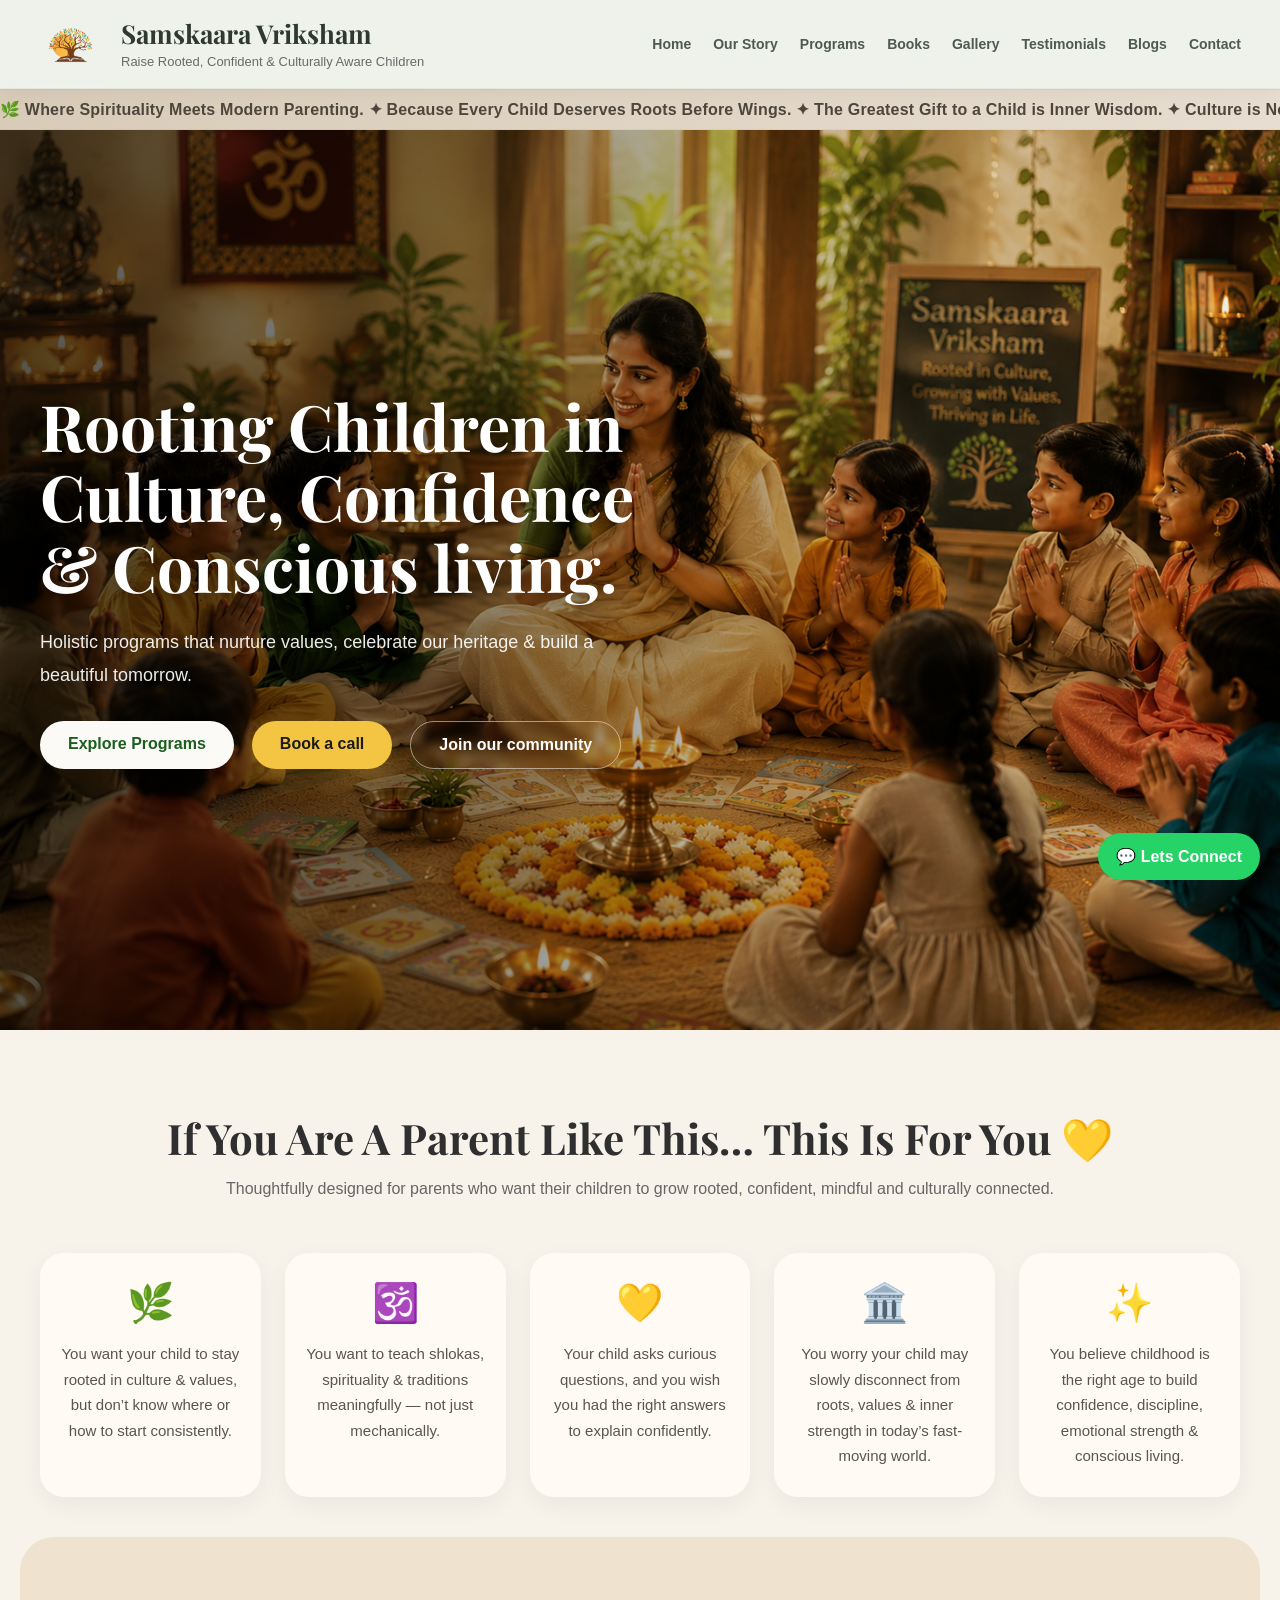
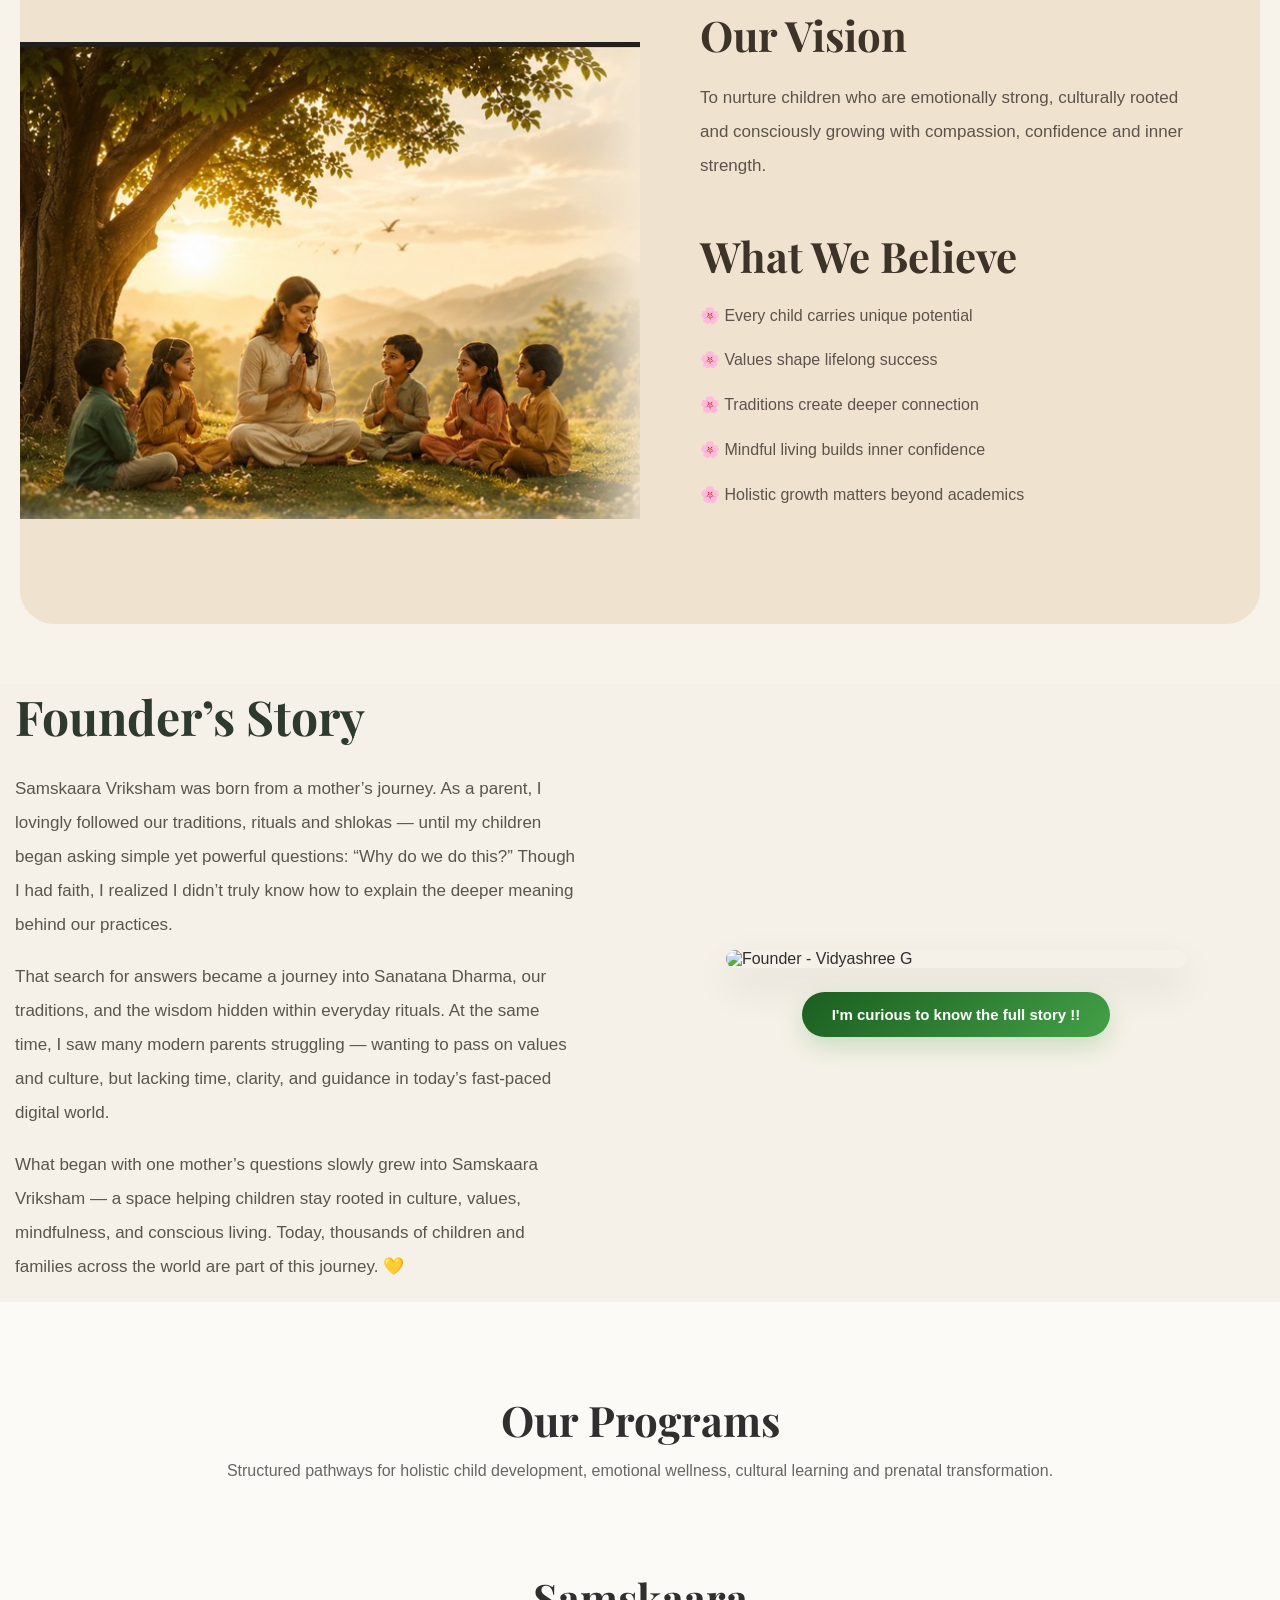
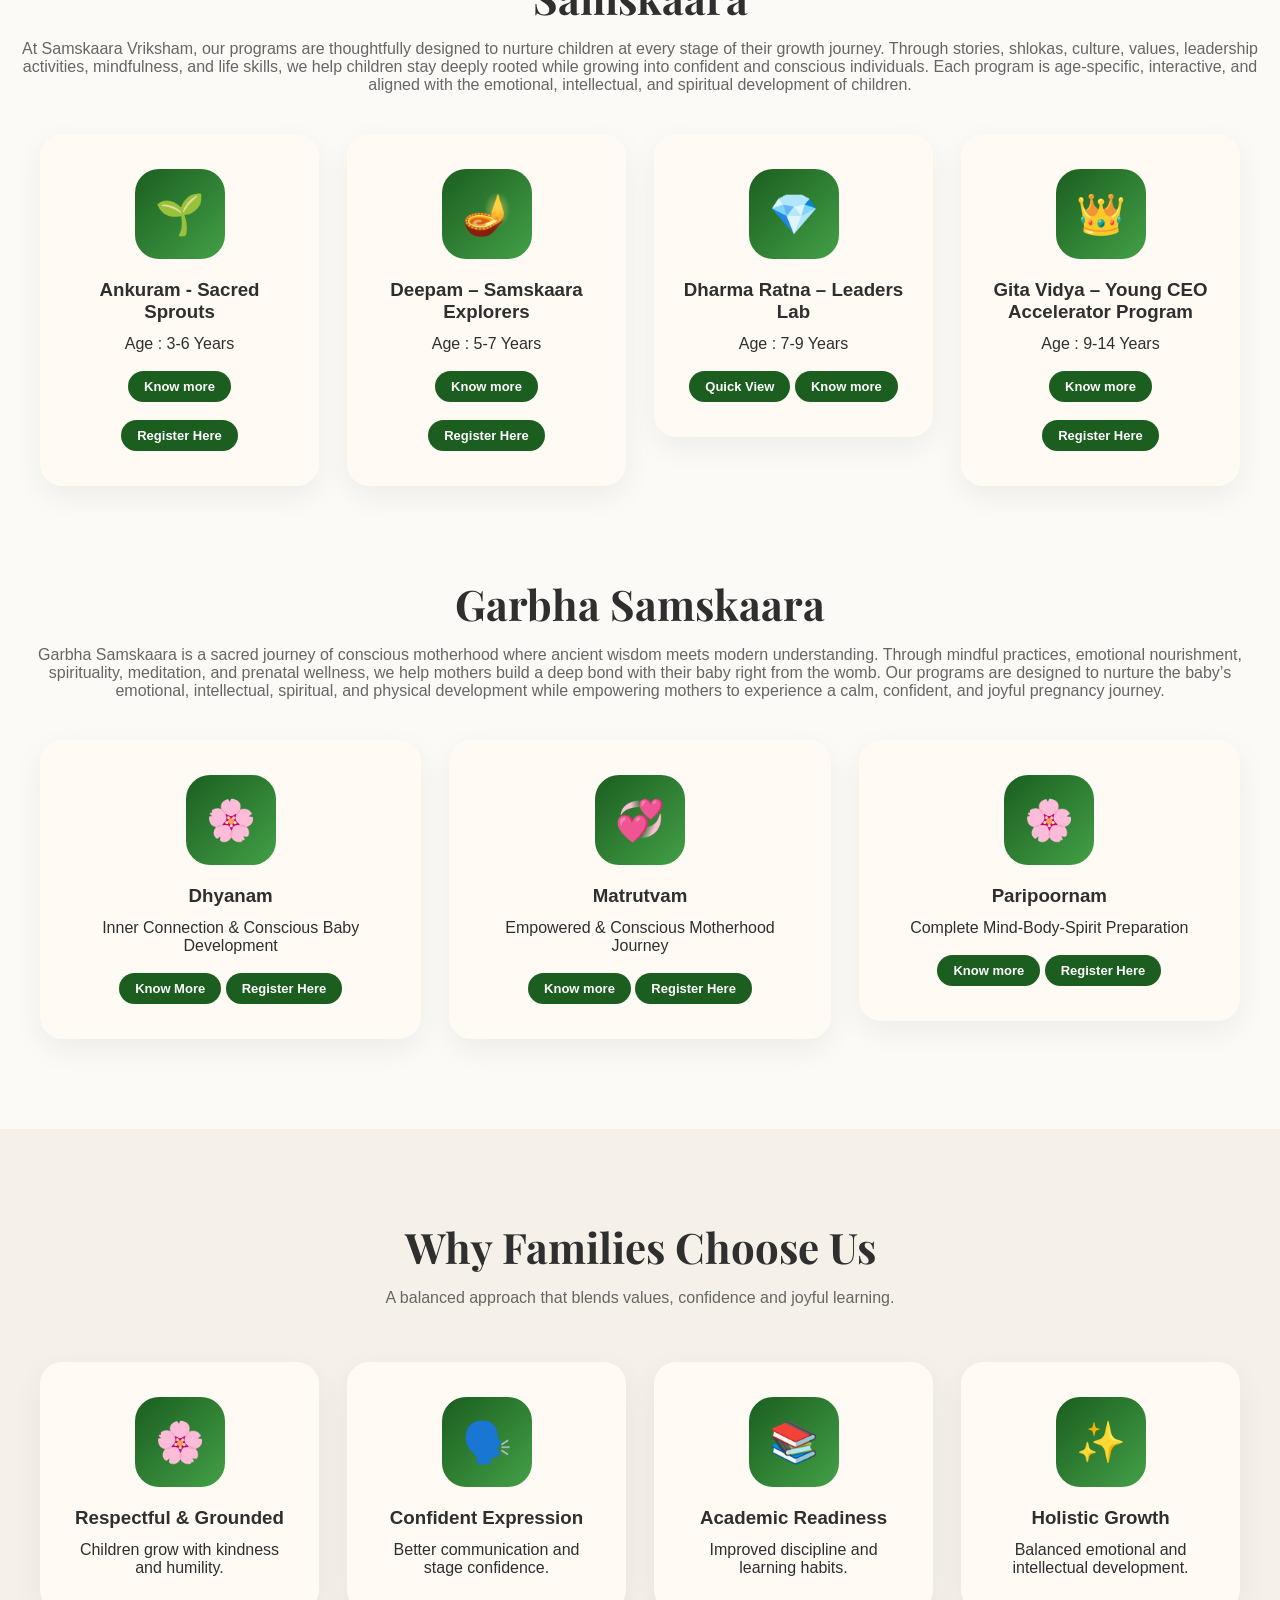
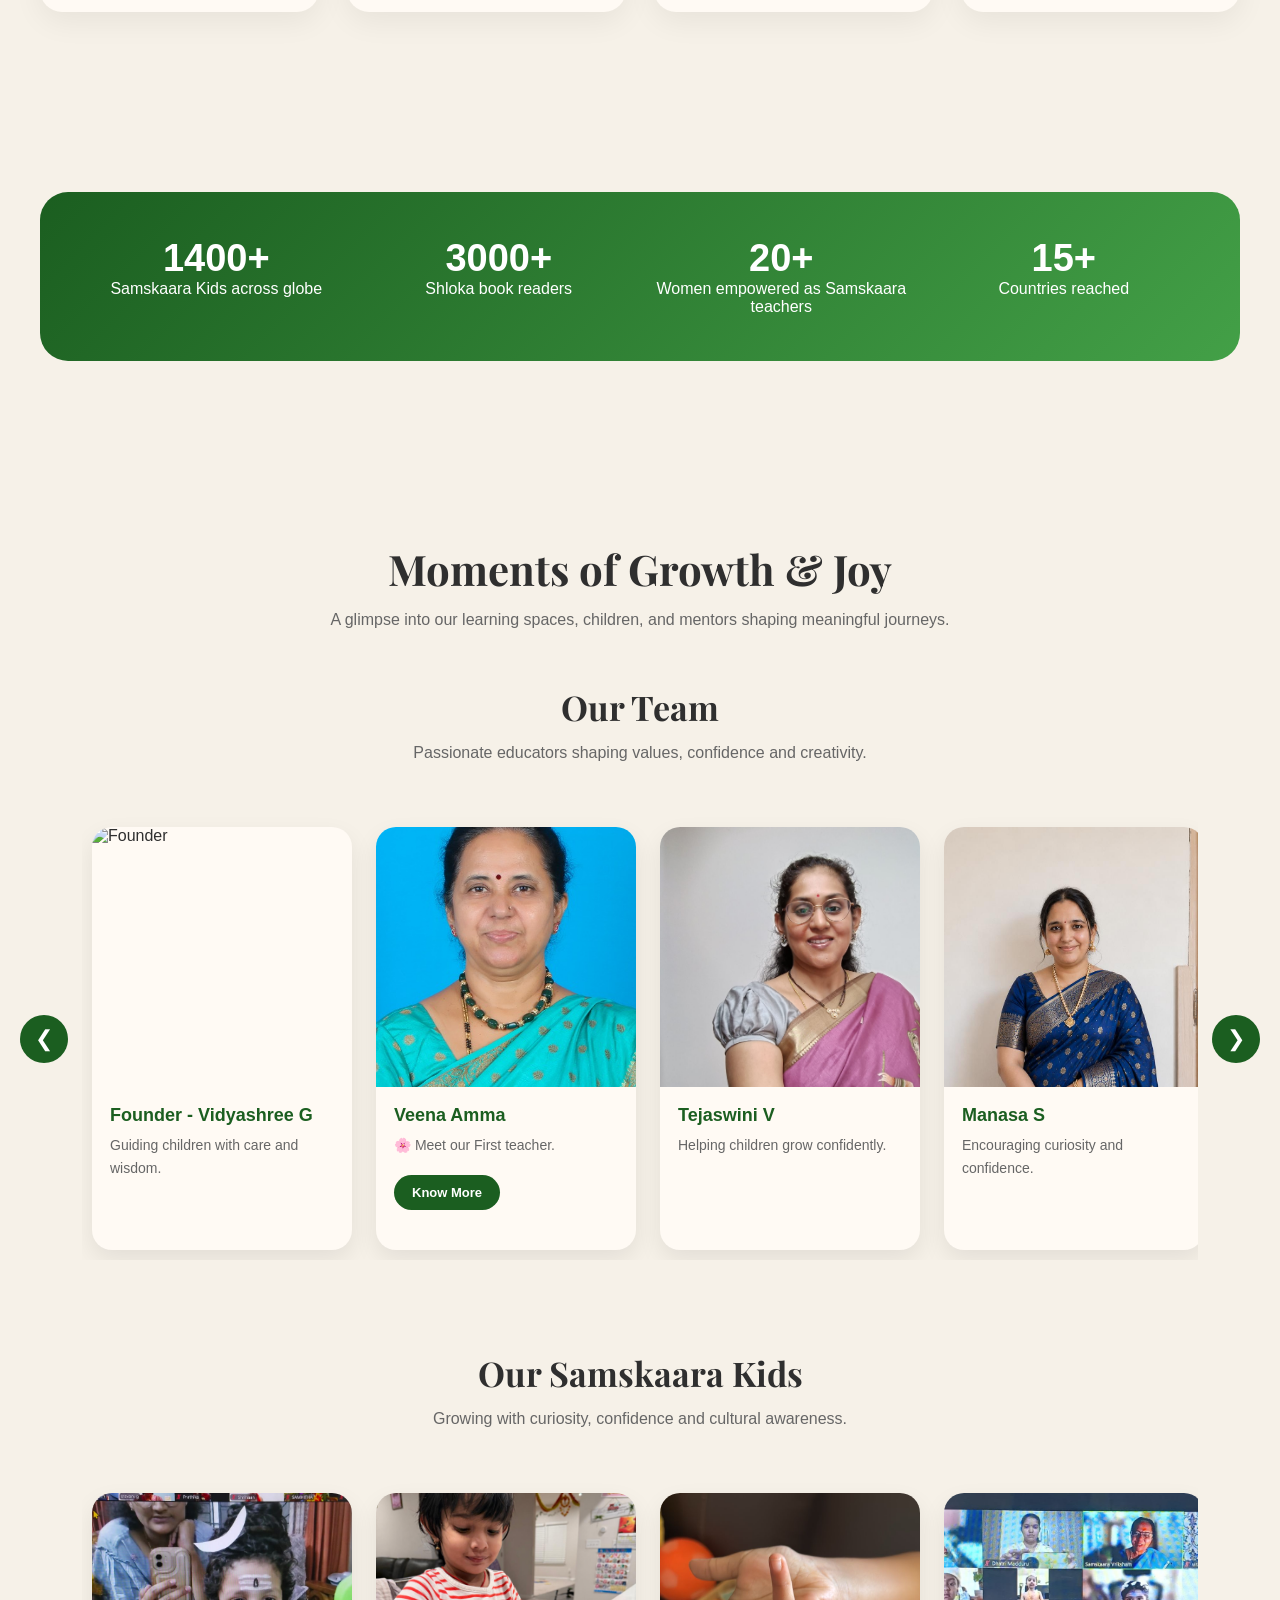
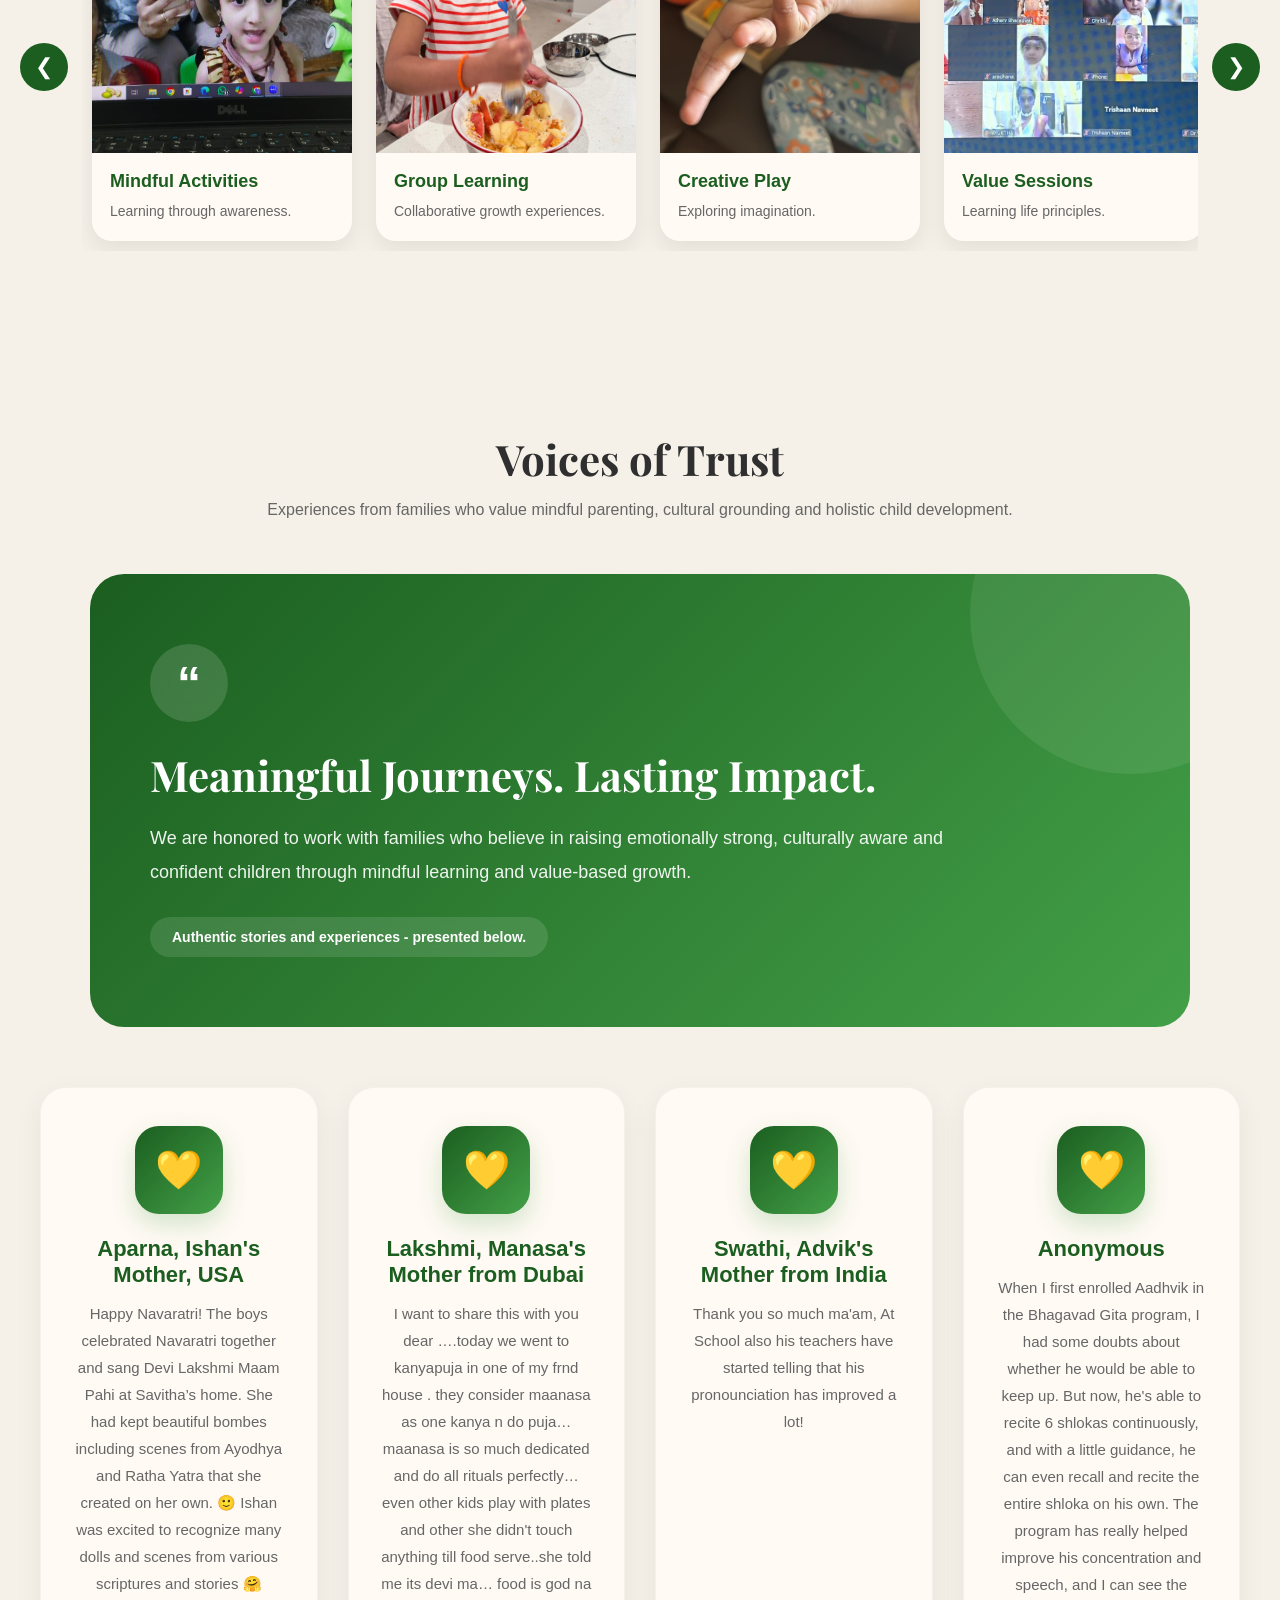
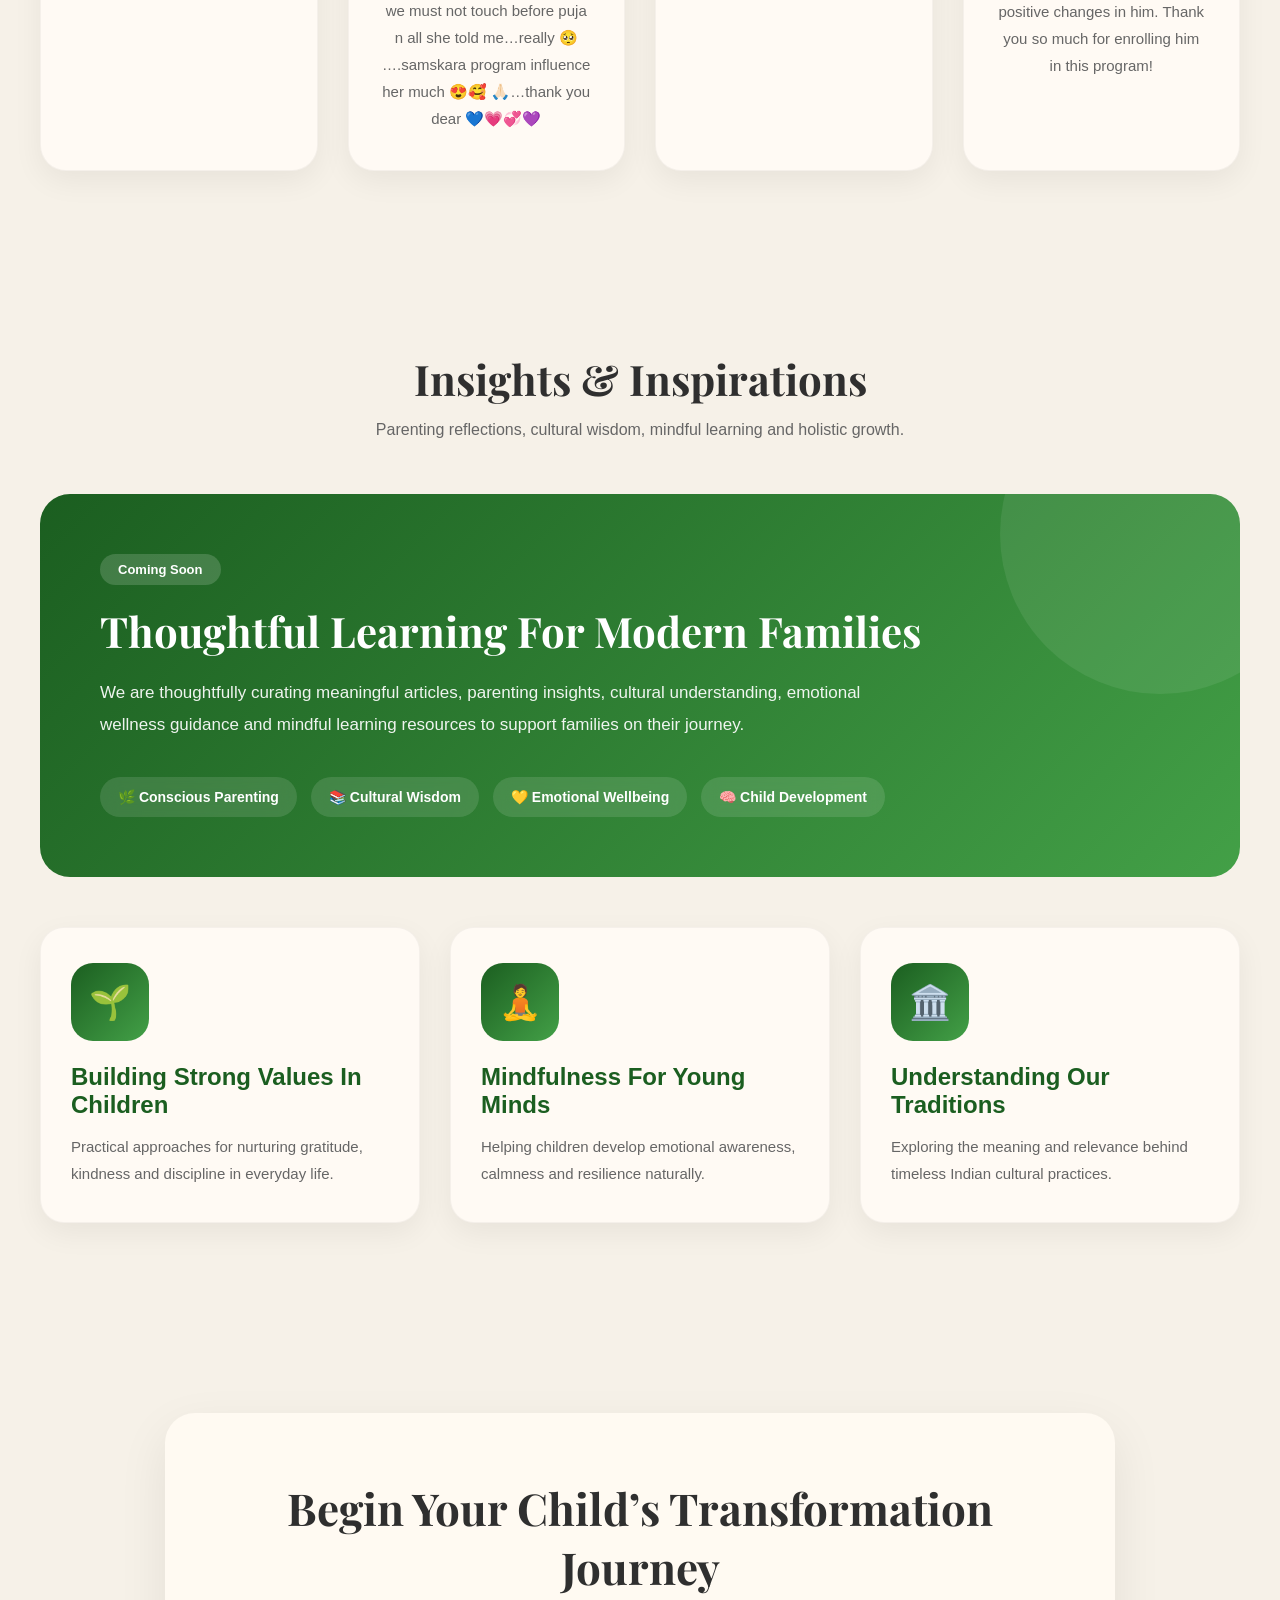
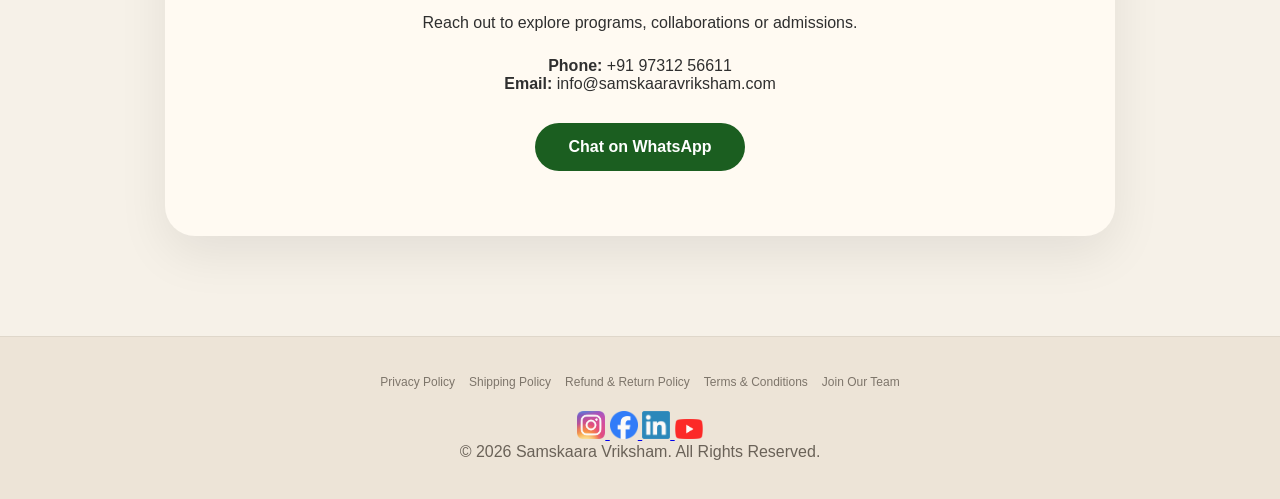
==== commit 8c02ffee: "Add files via upload" ====
--- a/index.html
+++ b/index.html
@@ -21,26 +21,46 @@
     💬 Lets Connect
 </a>
 
-<!-- HEADER -->
+<!-- Header -->
 <header>
 
-    <img src="images/SamskaaraLogo.png"
-         class="logo"
-         alt="Logo">
-
-    <h1>Samskaara Vriksham</h1>
-
-    <p>Raise Rooted, Confident & Culturally Aware Children</p>
-
-    <nav>
-        <a href="#home">Home</a>
-        <!--<a href="#about">Our Story</a>-->
-        <a href="#programs">Programs</a>
-        <a href="#gallery">Gallery</a>
-        <a href="#testimonials">Testimonials</a>
-		<a href="#blogs">Blogs</a>
-        <a href="#contact">Contact</a>
-    </nav>
+    <div class="header-container">
+
+        <!-- LEFT -->
+
+        <div class="header-left">
+
+            <img src="images/SamskaaraLogo.png"
+                 class="logo"
+                 alt="Logo">
+
+            <div class="brand-text">
+
+                <h1>Samskaara Vriksham</h1>
+
+                <p>
+                    Raise Rooted, Confident &
+                    Culturally Aware Children
+                </p>
+
+            </div>
+
+        </div>
+
+        <!-- RIGHT -->
+
+        <nav>
+            <a href="#home">Home</a>
+            <a href="#founder's story">Our Story</a>
+            <a href="#programs">Programs</a>
+			<a href="books.html" target="_blank"> Books </a>
+            <a href="#gallery">Gallery</a>
+            <a href="#testimonials">Testimonials</a>
+            <a href="#blogs">Blogs</a>
+            <a href="#contact">Contact</a>
+        </nav>
+
+    </div>
 
 </header>
 
@@ -50,11 +70,11 @@
     <div class="announcement-track">
 
         <div class="announcement-content">
-            🌿 Holistic Child Development Programs ✦ Emotional Intelligence ✦ Vedic Math ✦ Carnatic Music ✦ Parenting Guidance ✦ Enrollments Open Now
+            🌿 Where Spirituality Meets Modern Parenting. ✦ Because Every Child Deserves Roots Before Wings. ✦ The Greatest Gift to a Child is Inner Wisdom. ✦ Culture is Not Taught in a Day — It is Lived Every Day
         </div>
 
         <div class="announcement-content">
-            🌿 Holistic Child Development Programs ✦ Emotional Intelligence ✦ Vedic Math ✦ Carnatic Music ✦ Parenting Guidance ✦ Enrollments Open Now
+            🌿 Batch announcements - Enrollments open for ✦ Ankuram - Japan, USA ✦ Hanuman Chalisa - India ✦ Gita Vidya - India ✦ Garbha Samskaara - July batch open.
         </div>
 
     </div>
@@ -107,6 +127,361 @@
 
 </section>
 
+<!-- =========================
+     ABOUT + VISION SECTION
+========================= -->
+
+<section class="about-vision-section">
+
+    <!-- TOP CONCERNS -->
+
+    <div class="concern-strip">
+
+        <div class="section-heading">
+
+		<h2>If You Are A Parent Like This… This Is For You 💛</h2>
+
+		<p>
+			Thoughtfully designed for parents who want
+			their children to grow rooted, confident,
+			mindful and culturally connected.
+		</p>
+
+        </div>
+
+      <div class="concern-grid">
+
+    <div class="concern-card">
+
+        <div class="concern-icon">🌿</div>
+
+        <p>
+            You want your child to stay rooted in
+            culture & values, but don’t know where
+            or how to start consistently.
+        </p>
+
+    </div>
+
+    <div class="concern-card">
+
+        <div class="concern-icon">🕉️</div>
+
+        <p>
+            You want to teach shlokas,
+            spirituality & traditions meaningfully —
+            not just mechanically.
+        </p>
+
+    </div>
+
+    <div class="concern-card">
+
+        <div class="concern-icon">💛</div>
+
+        <p>
+            Your child asks curious questions,
+            and you wish you had the right answers
+            to explain confidently.
+        </p>
+
+    </div>
+
+    <div class="concern-card">
+
+        <div class="concern-icon">🏛️</div>
+
+        <p>
+            You worry your child may slowly disconnect
+            from roots, values & inner strength in
+            today’s fast-moving world.
+        </p>
+
+    </div>
+
+    <div class="concern-card">
+
+        <div class="concern-icon">✨</div>
+
+        <p>
+            You believe childhood is the right age
+            to build confidence, discipline,
+            emotional strength & conscious living.
+        </p>
+
+    </div>
+
+</div>
+    <!-- ABOUT + VISION -->
+
+    <div class="vision-wrapper">
+
+        <!-- LEFT IMAGE -->
+
+        <div class="vision-image">
+
+            <img src="images/mission.jpg"
+                 alt="About Samskaara">
+
+        </div>
+
+        <!-- RIGHT CONTENT -->
+
+        <div class="vision-content">
+
+            <div class="vision-block">
+
+                <h2>Our Vision</h2>
+
+                <p>
+                    To nurture children who are emotionally strong,
+                    culturally rooted and consciously growing with
+                    compassion, confidence and inner strength.
+                </p>
+
+            </div>
+
+            <div class="vision-block">
+
+                <h2>What We Believe</h2>
+
+                <ul class="vision-list">
+
+                    <li>🌸 Every child carries unique potential</li>
+
+                    <li>🌸 Values shape lifelong success</li>
+
+                    <li>🌸 Traditions create deeper connection</li>
+
+                    <li>🌸 Mindful living builds inner confidence</li>
+
+                    <li>🌸 Holistic growth matters beyond academics</li>
+
+                </ul>
+
+            </div>
+
+        </div>
+
+    </div>
+
+</section>
+
+
+<!-- =========================
+     FOUNDER STORY SECTION
+========================= -->
+
+<section class="founder-story-section" id="founder's story">
+
+    <div class="founder-wrapper">
+
+
+
+        <!-- LEFT CONTENT -->
+
+        <div class="founder-content">
+
+            <h2>Founder’s Story</h2>
+
+            <p>
+				Samskaara Vriksham was born from a mother’s journey.
+
+				As a parent, I lovingly followed our traditions, rituals and shlokas 
+				— until my children began asking simple yet powerful questions:
+				“Why do we do this?”
+
+				Though I had faith, I realized I didn’t truly know how to explain 
+				the deeper meaning behind our practices.
+            </p>
+
+            <p>
+				That search for answers became a journey into Sanatana Dharma, 
+				our traditions, and the wisdom hidden within everyday rituals.
+
+				At the same time, I saw many modern parents struggling 
+				— wanting to pass on values and culture, but lacking time, 
+				clarity, and guidance in today’s fast-paced digital world.
+            </p>
+
+            <p>
+                What began with one mother’s questions slowly grew into Samskaara Vriksham
+				— a space helping children stay rooted in culture, 
+				values, mindfulness, and conscious living.
+
+				Today, thousands of children and families across the world are part of this journey. 💛
+            </p>
+
+
+        </div>
+		
+
+<!-- RIGHT IMAGE -->
+
+<div class="founder-image">
+
+    <img src="images/founder.jpg"
+         alt="Founder - Vidyashree G">
+
+    <!-- READ MORE BUTTON -->
+
+    <button class="founder-read-btn"
+            onclick="openFounderModal()">
+        I'm curious to know the full story !!
+    </button>
+
+</div>
+
+
+
+<!-- FOUNDER MODAL -->
+
+<div class="founder-modal-overlay"
+     id="founderModalOverlay"
+     onclick="closeFounderModal()">
+
+    <div class="founder-modal"
+         onclick="event.stopPropagation()">
+
+        <span class="founder-close-btn"
+              onclick="closeFounderModal()">
+            ×
+        </span>
+
+
+<h3>A Mother’s Vision 💛</h3>
+
+<div class="founder-modal-scroll">
+
+    <!-- SHORT TEASER -->
+	<p>
+		It all began with motherhood.
+	</p>
+
+	<p>
+		Though I was raised in a culturally rich family,
+		I followed traditions with devotion. Festivals were celebrated with joy, shlokas were chanted with love, 
+		and I believed I was passing on the same values effortlessly.
+		until my children began asking:
+		“Why do we do this?”
+	</p>
+
+	<p>
+		But motherhood changed everything.
+	</p>
+		
+	<p>
+		My sons, with their innocent yet curious minds, began asking questions—
+		questions that stopped me in my tracks.
+
+		“Why should we take a bath before breakfast?”
+		“Why do we chant shlokas?”
+		“Why do we follow these rituals?”
+	</p>
+
+	<p>
+		I had always followed these practices…
+		but now, for the first time, I had to explain them.
+	</p>
+	
+	<p>
+		And I didn’t have answers.
+
+		That’s when the journey truly began.
+	</p>
+
+	<p>
+		With a strong will to guide my children meaningfully, 
+		I started researching, learning, and rediscovering the 
+		depth behind our traditions. What began as a mother’s 
+		search for answers slowly turned into a deeper exploration
+		of Sanatana Dharma, our Puranas, and the science behind our practices.
+	</p>
+	
+	<p>
+		<strong>Then came COVID.</strong>
+	</p>
+
+    <!-- EXPAND BUTTON -->
+
+    <button class="expand-story-btn"
+            onclick="toggleFullStory()">
+        Read Full Story
+    </button>
+
+    <!-- FULL STORY -->
+
+    <div class="full-story-content"
+         id="fullStoryContent">
+
+    <p>
+        With more time at home, the number of questions only grew — and not just from my children.
+        When I began interacting with other parents, I realized something important:
+    </p>
+
+    <div class="story-points">
+        <p>👉 Many of us are following traditions… but we don’t fully understand why.</p>
+        <p>👉 Even when we know, we don’t know how to explain it to our children.</p>
+    </div>
+
+    <p>
+        At the same time, a new challenge was emerging.
+    </p>
+
+    <h3>Children today are growing up in a fast-paced, digital world:</h3>
+
+    <ul class="challenge-list">
+        <li>Constant screen exposure</li>
+        <li>Instant gratification</li>
+        <li>Endless food and entertainment choices</li>
+    </ul>
+
+    <p>
+        They are used to getting everything instantly — just like scrolling on a screen.
+        Patience is reducing. Waiting feels difficult.
+    </p>
+
+    <h3>And parents?</h3>
+
+    <p>
+        With both parents working, stress levels rising, and support systems like grandparents often far away —
+        there is very little time, energy, and clarity to consciously pass on values.
+    </p>
+
+    <p>
+        For families living abroad, the gap feels even wider.
+    </p>
+
+    <p class="highlight-text">
+        That’s when the thought became clear:
+    </p>
+
+    <blockquote>
+        “This is not just my problem.<br>
+        This is the need of the hour.”
+    </blockquote>
+
+    <p>
+        And that’s how <strong>Samskaara Vriksham</strong> was born.
+    </p>
+
+    
+
+    </div>
+
+</div>
+
+    </div>
+
+</div>
+
+
+
+    </div>
+
+</section>
+
+
 
 <!-- PROGRAMS -->
 <section class="premium-section light-bg" id="programs">
@@ -132,7 +507,11 @@
             <h2>Samskaara</h2>
 
             <p>
-                Holistic child development programs.
+                At Samskaara Vriksham, our programs are 
+				thoughtfully designed to nurture children at every stage of their growth journey. 
+				Through stories, shlokas, culture, values, leadership activities, mindfulness, and life skills, 
+				we help children stay deeply rooted while growing into confident and conscious individuals.
+				Each program is age-specific, interactive, and aligned with the emotional, intellectual, and spiritual development of children.
             </p>
 
         </div>
@@ -148,16 +527,23 @@
 
                     <div class="premium-icon">🌱</div>
 
-                    <h3>Ankuram</h3>
+                    <h3>Ankuram - Sacred Sprouts</h3>
 
                     <p>
-                        Values, mindful habits and emotional awareness.
+                        Age : 3-6 Years
                     </p>
 
                     <span class="quick-btn"
-                          onclick="event.preventDefault(); event.stopPropagation(); openModal('Ankuram','Foundational character building, emotional intelligence, and mindful habits.')">
-                        Quick View
+                          onclick="event.preventDefault(); event.stopPropagation(); openModal('Ankuram','A gentle foundation program for little ones to absorb values, culture, gratitude, stories, shlokas, and mindful habits through fun, music, movement, and joyful activities.')">
+                        Know more
                     </span>
+					
+
+					<span class="quick-btn"
+						  onclick="event.preventDefault(); event.stopPropagation(); window.open('https://forms.gle/VW9nfLMutMTzNAFb9', '_blank')">
+						Register Here
+					</span>
+
 
                 </div>
 
@@ -170,18 +556,23 @@
 
                 <div class="premium-card">
 
-                    <div class="premium-icon">🔥</div>
-
-                    <h3>Deepam</h3>
+                    <div class="premium-icon">🪔</div>
+
+                    <h3>Deepam – Samskaara Explorers</h3>
 
                     <p>
-                        Discipline, focus and leadership development.
+                        Age : 5-7 Years
                     </p>
 
                     <span class="quick-btn"
-                          onclick="event.preventDefault(); event.stopPropagation(); openModal('Deepam','Focus, discipline, and leadership development.')">
-                        Quick View
+                          onclick="event.preventDefault(); event.stopPropagation(); openModal('Deepam','A beautiful exploratory phase where children begin understanding traditions, emotions, discipline, and cultural wisdom through interactive learning, storytelling, games, and reflective activities.')">
+                        Know more
                     </span>
+
+					<span class="quick-btn"
+						  onclick="event.preventDefault(); event.stopPropagation(); window.open('https://forms.gle/VW9nfLMutMTzNAFb9', '_blank')">
+						Register Here
+					</span>
 
                 </div>
 
@@ -194,18 +585,23 @@
 
                 <div class="premium-card">
 
-                    <div class="premium-icon">💡</div>
-
-                    <h3>Dharmaratna</h3>
+                    <div class="premium-icon">💎</div>
+
+                    <h3>Dharma Ratna – Leaders Lab</h3>
 
                     <p>
-                        Creativity, communication and expression skills.
+                        Age : 7-9 Years
                     </p>
 
                     <span class="quick-btn"
-                          onclick="event.preventDefault(); event.stopPropagation(); openModal('Dharmaratna','Enhances creativity, expression, and communication skills.')">
+                          onclick="event.preventDefault(); event.stopPropagation(); openModal('Dharmaratna','A transformational leadership program that nurtures confidence, communication, responsibility, emotional intelligence, teamwork, and dharmic decision-making in growing children.')">
                         Quick View
                     </span>
+
+					<span class="quick-btn"
+						  onclick="event.preventDefault(); event.stopPropagation(); window.open('https://forms.gle/VW9nfLMutMTzNAFb9', '_blank')">
+						Know more
+					</span>
 
                 </div>
 
@@ -220,17 +616,22 @@
 
                     <div class="premium-icon">👑</div>
 
-                    <h3>Gita Vidya</h3>
+                    <h3>Gita Vidya – Young CEO Accelerator Program</h3>
 
                     <p>
-                        Leadership, ethics and decision-making wisdom.
+                        Age : 9-14 Years
                     </p>
 
                     <span class="quick-btn"
-                          onclick="event.preventDefault(); event.stopPropagation(); openModal('Gita Vidya','Wisdom, ethics, leadership, and decision-making skills.')">
-                        Quick View
+                          onclick="event.preventDefault(); event.stopPropagation(); openModal('Gita Vidya','An advanced program inspired by Bhagavad Gita principles to help children develop leadership, focus, clarity, problem-solving, self-discipline, public speaking, and conscious thinking for the modern world.')">
+                        Know more
                     </span>
 
+					<span class="quick-btn"
+						  onclick="event.preventDefault(); event.stopPropagation(); window.open('https://forms.gle/VW9nfLMutMTzNAFb9', '_blank')">
+						Register Here
+					</span>
+
                 </div>
 
             </a>
@@ -248,7 +649,12 @@
             <h2>Garbha Samskaara</h2>
 
             <p>
-                Prenatal wellness and mindful motherhood programs.
+                Garbha Samskaara is a sacred journey of conscious motherhood where ancient wisdom meets 
+				modern understanding. Through mindful practices, emotional nourishment, spirituality,
+				meditation, and prenatal wellness, we help mothers build a deep bond with their baby right from the womb.
+
+				Our programs are designed to nurture the baby’s emotional, intellectual, spiritual, 
+				and physical development while empowering mothers to experience a calm, confident, and joyful pregnancy journey.
             </p>
 
         </div>
@@ -262,18 +668,51 @@
 
                 <div class="premium-card">
 
-                    <div class="premium-icon">🧘</div>
+                    <div class="premium-icon">🌸</div>
 
                     <h3>Dhyanam</h3>
 
                     <p>
-                        Mindfulness and emotional wellness practices.
+                        Inner Connection & Conscious Baby Development
                     </p>
 
-                    <span class="quick-btn"
-                          onclick="event.preventDefault(); event.stopPropagation(); openModal('Dhyanam','Mindfulness and emotional wellness practices.')">
-                        Quick View
-                    </span>
+
+					<span class="quick-btn"
+						  onclick="event.preventDefault(); event.stopPropagation(); openModal(
+						  'Dhyanam',
+						  `
+						  <p>
+						  Dhyanam is a beautiful foundational journey that helps mothers connect deeply with their baby through ancient Garbha Samskaara practices, meditation, storytelling, music, mantras and mindful emotional nurturing.
+						  </p>
+
+						  <br>
+
+						  <p>
+						  This program focuses on nurturing the baby’s:
+						  </p>
+
+						  <ul class='modal-list'>
+							  <li>🌸 EQ (Emotional Quotient)</li>
+							  <li>🧠 IQ (Intelligence Quotient)</li>
+							  <li>🕉️ SQ (Spiritual Quotient)</li>
+						  </ul>
+
+						  <br>
+
+						  <p>
+						  Right from the womb, while helping mothers cultivate peace, positivity, awareness and emotional balance during pregnancy.
+						  </p>
+						  `
+						  )">
+
+						Know More
+
+					</span>
+
+					<span class="quick-btn"
+						  onclick="event.preventDefault(); event.stopPropagation(); window.open('https://forms.gle/JAQhPoVRQ36QSWD99', '_blank')">
+						Register Here
+					</span>
 
                 </div>
 
@@ -291,19 +730,71 @@
                     <h3>Matrutvam</h3>
 
                     <p>
-                        Maternal bonding and awareness development.
+                        Empowered & Conscious Motherhood Journey
                     </p>
 
-                    <span class="quick-btn"
-                          onclick="event.preventDefault(); event.stopPropagation(); openModal('Matrutvam','Strengthens maternal bonding and awareness.')">
-                        Quick View
-                    </span>
+
+					<span class="quick-btn"
+						  onclick="event.preventDefault(); event.stopPropagation(); openModal(
+						  'Matrutvam',
+						  `
+						  <p>
+						  Matrutvam includes everything from Dhyanam,
+						  along with deeper guidance to help mothers
+						  understand the science, emotions and
+						  transformations of pregnancy with
+						  clarity and confidence.
+						  </p>
+
+						  <br>
+
+						  <p>
+						  Through practical wisdom and emotional support,
+						  mothers learn:
+						  </p>
+
+						  <ul class='modal-list'>
+
+							  <li>🌸 Pregnancy awareness & body changes</li>
+
+							  <li>💛 Emotional management</li>
+
+							  <li>🥗 Sattvic nutrition</li>
+
+							  <li>🎵 Music therapy</li>
+
+							  <li>👶 Infant care basics</li>
+
+							  <li>🤱 Breastfeeding guidance</li>
+
+							  <li>✨ Labor preparation</li>
+
+						  </ul>
+
+						  <br>
+
+						  <p>
+						  This journey helps mothers feel emotionally strong,
+						  informed, prepared and empowered throughout
+						  pregnancy and beyond.
+						  </p>
+						  `
+						  )">
+
+						Know more
+
+					</span>
+
+					<span class="quick-btn"
+						  onclick="event.preventDefault(); event.stopPropagation(); window.open('https://forms.gle/JAQhPoVRQ36QSWD99', '_blank')">
+						Register Here
+					</span>
 
                 </div>
 
             </a>
 
-            <!-- PARIPURNAM -->
+            <!-- PARIPOORNAM -->
             <a href="https://forms.gle/JAQhPoVRQ36QSWD99"
                target="_blank"
                class="program-link">
@@ -312,16 +803,62 @@
 
                     <div class="premium-icon">🌸</div>
 
-                    <h3>Paripurnam</h3>
+                    <h3>Paripoornam</h3>
 
                     <p>
-                        Holistic prenatal emotional and physical preparation.
+                        Complete Mind-Body-Spirit Preparation
                     </p>
 
-                    <span class="quick-btn"
-                          onclick="event.preventDefault(); event.stopPropagation(); openModal('Paripurnam','Complete prenatal emotional and physical preparation.')">
-                        Quick View
-                    </span>
+
+					<span class="quick-btn"
+						  onclick="event.preventDefault(); event.stopPropagation(); openModal(
+						  'Paripoornam',
+						  `
+						  <p>
+						  Paripoornam includes everything from
+						  Matrutvam, along with
+						  Prenatal Yoga practices designed to
+						  support the mother physically,
+						  mentally and emotionally.
+						  </p>
+
+						  <br>
+
+						  <p>
+						  The program includes:
+						  </p>
+
+						  <ul class='modal-list'>
+
+							  <li>🧘 Gentle prenatal asanas</li>
+
+							  <li>🌬️ Pranayama & breathwork</li>
+
+							  <li>🌸 Meditation & relaxation techniques</li>
+
+							  <li>💪 Flexibility & strength-building practices</li>
+
+						  </ul>
+
+						  <br>
+
+						  <p>
+						  These practices help mothers stay calm,
+						  active, flexible and connected during pregnancy,
+						  while also supporting smoother recovery
+						  and well-being after delivery.
+						  </p>
+						  `
+						  )">
+
+						Know more
+
+					</span>
+
+					<span class="quick-btn"
+						  onclick="event.preventDefault(); event.stopPropagation(); window.open('https://forms.gle/JAQhPoVRQ36QSWD99', '_blank')">
+						Register Here
+					</span>
 
                 </div>
 
@@ -331,89 +868,7 @@
 
     </div>
 
-    <!-- ================= VEDIC MATH ================= -->
-
-    <div class="program-category">
-
-        <div class="section-heading small-heading">
-
-            <h2>Vedic Mathematics</h2>
-
-            <p>
-                Ancient techniques for faster and clearer calculations.
-            </p>
-
-        </div>
-
-        <div class="premium-grid">
-
-            <a href="https://forms.gle/NGszzsbTQyNMCDPR6"
-               target="_blank"
-               class="program-link">
-
-                <div class="premium-card">
-
-                    <div class="premium-icon">➗</div>
-
-                    <h3>Speed & Clarity</h3>
-
-                    <p>
-                        Fast calculation methods with improved confidence.
-                    </p>
-
-                    <span class="quick-btn"
-                          onclick="event.preventDefault(); event.stopPropagation(); openModal('Speed & Clarity','Ancient Vedic methods for faster calculations.')">
-                        Quick View
-                    </span>
-
-                </div>
-
-            </a>
-
-        </div>
-
-    </div>
-
-    <!-- ================= CARNATIC MUSIC ================= -->
-
-    <div class="program-category">
-
-        <div class="section-heading small-heading">
-
-            <h2>Carnatic Music</h2>
-
-            <p>
-                Classical music learning rooted in rhythm and expression.
-            </p>
-
-        </div>
-
-        <div class="premium-grid">
-
-            <a href="https://forms.gle/6tz7YpjZUcw7j78h7"
-               target="_blank"
-               class="program-link">
-
-                <div class="premium-card">
-
-                    <div class="premium-icon">🎵</div>
-
-                    <h3>Rhythm & Soul</h3>
-
-                    <p>
-                        Discipline, creativity and cultural expression.
-                    </p>
-
-                    <span class="quick-btn"
-                          onclick="event.preventDefault(); event.stopPropagation(); openModal('Rhythm & Soul','Classical music training for discipline and expression.')">
-                        Quick View
-                    </span>
-
-                </div>
-
-            </a>
-
-        </div>
+    
 
     </div>
 
@@ -469,23 +924,23 @@
     <div class="highlight-strip">
 
         <div>
-            <h3>4–14</h3>
-            <p>Years Age Group</p>
+            <h3>1400+</h3>
+            <p>Samskaara Kids across globe</p>
         </div>
 
         <div>
-            <h3>100%</h3>
-            <p>Holistic Learning</p>
+            <h3>3000+</h3>
+            <p>Shloka book readers</p>
         </div>
 
         <div>
-            <h3>Mindful</h3>
-            <p>Value-Based Programs</p>
+            <h3>20+</h3>
+            <p>Women empowered as Samskaara teachers</p>
         </div>
 
         <div>
-            <h3>Rooted</h3>
-            <p>Cultural Awareness</p>
+            <h3>15+</h3>
+            <p>Countries reached</p>
         </div>
 
     </div>
@@ -538,7 +993,7 @@
                 <!-- CARD -->
 
                 <div class="gallery-card">
-                    <img src="images/founder.jpeg" alt="Founder">
+                    <img src="images/founder1.jpg" alt="Founder">
 
                     <div class="gallery-card-content">
                         <h3>Founder - Vidyashree G</h3>
@@ -546,32 +1001,79 @@
                     </div>
                 </div>
 
-                <div class="gallery-card">
-                    <img src="images/teacher1.jpeg" alt="Teacher">
-
-                    <div class="gallery-card-content">
-                        <h3>Veena Amma</h3>
-                        <p>Building strong character and habits.</p>
-                    </div>
-                </div>
-
-                <div class="gallery-card">
-                    <img src="images/teacher2.jpeg" alt="Teacher">
-
-                    <div class="gallery-card-content">
-                        <h3>Anusha Kunagu</h3>
-                        <p>Encouraging joyful learning.</p>
-                    </div>
-                </div>
-
-                <div class="gallery-card">
-                    <img src="images/teacher3.jpeg" alt="Teacher">
-
-                    <div class="gallery-card-content">
-                        <h3>Amitha Gunashekar</h3>
-                        <p>Nurturing learning environments.</p>
-                    </div>
-                </div>
+				<!-- Veena Amma -->
+				<div class="gallery-card">
+
+					<img src="images/teacher1.jpeg"
+						 alt="Teacher">
+
+					<div class="gallery-card-content">
+
+						<h3>Veena Amma</h3>
+
+						<p>
+							🌸 Meet our First teacher.
+						</p>
+
+						<!-- KNOW MORE BUTTON -->
+
+						<span class="teacher-btn"
+							  onclick="event.stopPropagation(); openTeacherModal(
+							  'Anusha Kunagu',
+							  '🌸 Meet the Samskaara Architect',
+							  'images/teacher1.jpeg',
+							  `
+							  <p>
+									Born and brought up in Mysore. to add more. Ignore the below info for now.
+							  </p>
+
+							  <br>
+
+							  <p>
+									From a young age, Anusha was surrounded by an environment rooted in poojas, 
+									chanting, meditation, and spiritual discussions. Her father’s curiosity about 
+									yogis and deeper life questions inspired her spiritual quest during her teenage years,
+									while her mother’s devotion and guidance shaped her values and inner strength.
+							  </p>
+
+							  <br>
+
+							  <p>
+									Anusha strongly believes that children today need more than just academic success — 
+									they need Dharma, compassion, awareness, emotional strength, and a deep connection to 
+									their roots. Her journey with Samskaara Vriksham began from this very intention: 
+									to help children grow into responsible, respectful, and conscious individuals with a broad and positive mindset.
+							  </p>
+							  
+							  <p>
+									As the Conscious Curriculum Architect at Samskaara Vriksham, 
+									Anusha lovingly contributes towards designing meaningful learning 
+									experiences that help children explore culture, spirituality, values, 
+									and self-awareness in a way that sparks curiosity and joyful learning.
+							  </p>
+
+							  <p>
+									“Every child deserves love, guidance, and encouragement.” 🌿
+									A Few Things Close to Her Heart
+							</p>
+									
+									<p>📿 Loves chanting: Shiv Tandav Stotram</p>
+									<p>🪔 Favourite festival: Every festival that brings devotion & togetherness</p>
+									<p>📖 Enjoys: Spiritual discussions, scriptures & mindful living</p>
+									<p>🍲 Comfort food: Pani Puri & anything lovingly made by her mother</p>
+									<p>🌸 Loves doing with children: Listening to their curiosity and deep questions</p>
+									<p>✨ Strongly believes in: Compassion, surrender & conscious evolution</p>
+							  
+							  `
+							  )">
+
+							Know More
+
+						</span>
+
+					</div>
+
+				</div>
 
                 <div class="gallery-card">
                     <img src="images/teacher4.jpeg" alt="Teacher">
@@ -583,6 +1085,25 @@
                 </div>
 
                 <div class="gallery-card">
+                    <img src="images/teacher10.jpeg" alt="Teacher">
+
+                    <div class="gallery-card-content">
+                        <h3>Manasa S</h3>
+                        <p>Encouraging curiosity and confidence.</p>
+                    </div>
+                </div>
+				
+                <div class="gallery-card">
+                    <img src="images/teacher6.jpeg" alt="Teacher">
+
+                    <div class="gallery-card-content">
+                        <h3>Divyashree H T</h3>
+                        <p>Supporting holistic development.</p>
+                    </div>
+                </div>
+
+
+                <div class="gallery-card">
                     <img src="images/teacher5.jpeg" alt="Teacher">
 
                     <div class="gallery-card-content">
@@ -591,21 +1112,196 @@
                     </div>
                 </div>
 
+
+
+				<!-- Ashwiini Prasshanth -->
+				<div class="gallery-card">
+
+					<img src="images/teacher7.jpeg"
+						 alt="Teacher">
+
+					<div class="gallery-card-content">
+
+						<h3>Veena Amma</h3>
+
+						<p>
+							🌸 Meet the Samskaara Systems Designer
+						</p>
+
+						<!-- KNOW MORE BUTTON -->
+
+						<span class="teacher-btn"
+							  onclick="event.stopPropagation(); openTeacherModal(
+							  'Ashwiini Prasshanth',
+							  '🌸 Meet the Samskaara Systems Designer',
+							  'images/teacher7.jpeg',
+							  `
+							  <p>
+									Born and brought up between Bangalore and her hometown Hampapura near Mysore, 
+									Ashwiini experienced the beauty of both urban and rural life while growing up. 
+									Surrounded by strong family bonds, traditions, devotion, and togetherness, 
+									her childhood was deeply rooted in cultural values, spirituality, and meaningful relationships. 
+									Though she grew up in a nuclear family, the warmth and closeness shared with her extended family 
+									created a nurturing environment filled with love, respect, and samskaara.
+							  </p>
+
+							  <br>
+
+							  <p>
+									One of the greatest influences in Ashwiini’s life was her paternal grandmother,
+									whose disciplined poojas, devotion, and spiritual way of living left a deep impact on her 
+									from a very young age. Watching her elders practice faith, gratitude, and 
+									positivity naturally helped Ashwiini stay connected to Indian culture, traditions, 
+									and spirituality in a very heartfelt way.
+							  </p>
+
+							  <br>
+
+							  <p>
+									A B.Com graduate with a PG Diploma in Human Resources Management and a 
+									Montessori-trained teacher with over 15 years of experience, 
+									Ashwiini beautifully combines emotional warmth, creativity, patience, 
+									and cultural values in her journey with children. Her love for teaching, storytelling, 
+									music, chanting, and joyful learning reflects deeply in the way children connect with her.
+							  </p>
+							  
+							  <p>
+									At Samskaara Vriksham, Ashwiini lovingly handles Ankuram and Samskaara Explorer batches,
+									guiding children through stories, shlokas, creative activities, culture, and value-based
+									learning in a joyful and emotionally safe environment. Children naturally feel comfortable,
+									loved, encouraged, and free to express themselves around her because of her playful, compassionate, 
+									and child-like nature.
+							  </p>
+
+							  <p>
+									“Every child deserves love, understanding, values, and a joyful childhood.” 🌿
+									A Few Things Close to Her Heart
+							</p>
+									
+									<p>📿 Loves chanting: Mooshika Vahana</p>
+									<p>🪔 Favourite festivals: Chaitra Gowri Pooja & Krishna Janmashtami</p>
+									<p>🎶 Enjoys: Music, singing, dancing & storytelling</p>
+									<p>🍲 Comfort food: South Indian food</p>
+									<p>🌸 Loves doing with children: Storytelling, chanting shlokas & creative games</p>
+									<p>✨ Strongly believes in: Love, values, kindness & conscious childhoods</p>
+							  
+							  `
+							  )">
+
+							Know More
+
+						</span>
+
+					</div>
+
+				</div>
+
                 <div class="gallery-card">
-                    <img src="images/teacher6.jpeg" alt="Teacher">
+                    <img src="images/teacher8.jpeg" alt="Teacher">
 
                     <div class="gallery-card-content">
-                        <h3>Divyashree H T</h3>
-                        <p>Supporting holistic development.</p>
+                        <h3>Aparna Vaidhyanathan</h3>
+                        <p>Encouraging curiosity and confidence.</p>
                     </div>
                 </div>
 
                 <div class="gallery-card">
-                    <img src="images/teacher7.jpeg" alt="Teacher">
+                    <img src="images/teacher9.jpeg" alt="Teacher">
 
                     <div class="gallery-card-content">
-                        <h3>Ashwini Prashanth</h3>
+                        <h3>Akshatha A</h3>
                         <p>Encouraging curiosity and confidence.</p>
+                    </div>
+                </div>
+
+
+
+				<!-- Anusha -->
+				<div class="gallery-card">
+
+					<img src="images/teacher2.jpeg"
+						 alt="Teacher">
+
+					<div class="gallery-card-content">
+
+						<h3>Anusha Kunagu</h3>
+
+						<p>
+							🌸 Meet the Samskaara Architect.
+						</p>
+
+						<!-- KNOW MORE BUTTON -->
+
+						<span class="teacher-btn"
+							  onclick="event.stopPropagation(); openTeacherModal(
+							  'Anusha Kunagu',
+							  '🌸 Meet the Samskaara Architect',
+							  'images/teacher2.jpeg',
+							  `
+							  <p>
+									Born and brought up in Piduguralla, Guntur district of Andhra Pradesh, 
+									Anusha grew up in a spiritually rich and disciplined family where devotion, prayers, 
+									shlokas, and meaningful traditions were naturally woven into everyday life. 
+									Her childhood was deeply influenced by her family’s strong connection to spirituality, 
+									especially her grandfather, who was known for teaching Bhagavad Gita to many people in their town — 
+									even to those who could not read or write, purely through listening and devotion.
+							  </p>
+
+							  <br>
+
+							  <p>
+									From a young age, Anusha was surrounded by an environment rooted in poojas, 
+									chanting, meditation, and spiritual discussions. Her father’s curiosity about 
+									yogis and deeper life questions inspired her spiritual quest during her teenage years,
+									while her mother’s devotion and guidance shaped her values and inner strength.
+							  </p>
+
+							  <br>
+
+							  <p>
+									Anusha strongly believes that children today need more than just academic success — 
+									they need Dharma, compassion, awareness, emotional strength, and a deep connection to 
+									their roots. Her journey with Samskaara Vriksham began from this very intention: 
+									to help children grow into responsible, respectful, and conscious individuals with a broad and positive mindset.
+							  </p>
+							  
+							  <p>
+									As the Conscious Curriculum Architect at Samskaara Vriksham, 
+									Anusha lovingly contributes towards designing meaningful learning 
+									experiences that help children explore culture, spirituality, values, 
+									and self-awareness in a way that sparks curiosity and joyful learning.
+							  </p>
+
+							  <p>
+									“Every child deserves love, guidance, and encouragement.” 🌿
+									A Few Things Close to Her Heart
+							</p>
+									
+									<p>📿 Loves chanting: Shiv Tandav Stotram</p>
+									<p>🪔 Favourite festival: Every festival that brings devotion & togetherness</p>
+									<p>📖 Enjoys: Spiritual discussions, scriptures & mindful living</p>
+									<p>🍲 Comfort food: Pani Puri & anything lovingly made by her mother</p>
+									<p>🌸 Loves doing with children: Listening to their curiosity and deep questions</p>
+									<p>✨ Strongly believes in: Compassion, surrender & conscious evolution</p>
+							  
+							  `
+							  )">
+
+							Know More
+
+						</span>
+
+					</div>
+
+				</div>
+
+
+                <div class="gallery-card">
+                    <img src="images/teacher3.jpeg" alt="Teacher">
+
+                    <div class="gallery-card-content">
+                        <h3>Amitha Gunashekar</h3>
+                        <p>Nurturing learning environments.</p>
                     </div>
                 </div>
 
@@ -743,7 +1439,7 @@
             </p>
 
             <span class="testimonial-coming">
-                Authentic stories and experiences coming soon.
+                Authentic stories and experiences - presented below.
             </span>
 
         </div>
@@ -753,21 +1449,6 @@
     <!-- TESTIMONIAL CARDS -->
 
     <div class="testimonial-grid">
-
-        <div class="testimonial-card">
-
-            <div class="testimonial-avatar">
-                🌿
-            </div>
-
-            <h4>Mindful Parenting</h4>
-
-            <p>
-                Helping families build stronger emotional
-                connection, awareness and communication.
-            </p>
-
-        </div>
 
         <div class="testimonial-card">
 
@@ -775,11 +1456,12 @@
                 💛
             </div>
 
-            <h4>Holistic Growth</h4>
+            <h4>Aparna, Ishan's Mother, USA</h4>
 
             <p>
-                Encouraging balanced development through
-                values, confidence and creativity.
+                Happy Navaratri! The boys celebrated Navaratri together and sang Devi Lakshmi Maam Pahi at Savitha’s home. 
+				She had kept beautiful bombes including scenes from Ayodhya and Ratha Yatra that she created on her own. 
+				🙂 Ishan was excited to recognize many dolls and scenes from various scriptures and stories 🤗
             </p>
 
         </div>
@@ -787,17 +1469,71 @@
         <div class="testimonial-card">
 
             <div class="testimonial-avatar">
-                🏛️
+                💛
             </div>
 
-            <h4>Cultural Connection</h4>
+            <h4>Lakshmi, Manasa's Mother from Dubai</h4>
 
             <p>
-                Reconnecting children with roots,
-                traditions and meaningful practices.
+                I want to share this with you dear ….today we went to kanyapuja in one of my frnd house .
+				they consider maanasa as one kanya n do puja…maanasa is so much dedicated and do all rituals perfectly…
+				even other kids play with plates and other she didn't touch anything till food serve..she told me its devi ma…
+				food is god na we must not touch before puja n all she told me…really 🥺 ….samskara program influence her much 😍🥰
+
+				🙏🏻…thank you dear 💙💗💞💜
             </p>
 
         </div>
+
+        <div class="testimonial-card">
+
+            <div class="testimonial-avatar">
+                💛
+            </div>
+
+            <h4>Swathi, Advik's Mother from India</h4>
+
+            <p>
+                Thank you so much ma'am, At School also his teachers have started telling that his pronounciation has improved a lot!
+            </p>
+
+        </div>
+
+        <div class="testimonial-card">
+
+            <div class="testimonial-avatar">
+                💛
+            </div>
+
+            <h4>Anonymous</h4>
+
+            <p>
+                When I first enrolled Aadhvik in the Bhagavad Gita program, I had some doubts about whether he would be able to keep up. 
+				But now, he's able to recite 6 shlokas continuously, and with a little guidance, he can even recall and recite the entire shloka on his own. 
+				The program has really helped improve his concentration and speech, and I can see the positive changes in him. Thank you so much for enrolling him in this program!
+            </p>
+
+        </div>
+		
+ <!--       <div class="testimonial-card">
+
+            <div class="testimonial-avatar">
+                💛
+            </div>
+
+            <h4>Harshini, Kathir's Mother from India</h4>
+
+            <p>
+                Kathir was excited to be part of Udupi virtual tour. He enjoyed the making of prasadam and ofcourse finishing it 😊 We had been to Udupi in May, there, he on his own for the first time in a temple had anna prasadam… He loves cow, calfs, he just enjoyed the place…
+				From last evening, who ever comes home, he is showing this temple and mask…
+				Thank you for such sessions.
+				Grateful to be part of Samskara Vriksham family.
+	
+				It was a great experience.
+				Learnt new things along with my daughter. Quiz is really good. She learnt how to prepare Panchamirtham. Thank you for making them learn. 🙏🙏
+            </p>
+
+        </div>-->
 
     </div>
 
@@ -967,6 +1703,16 @@
 <!-- FOOTER -->
 <footer class="site-footer">
 
+    <div class="footer-links">
+
+        <a href="privacy-policy.html">Privacy Policy</a>
+        <a href="shipping-policy.html">Shipping Policy</a>
+        <a href="refund-return-policy.html">Refund & Return Policy</a>
+        <a href="terms-conditions.html">Terms & Conditions</a>
+        <a href="join-our-team.html">Join Our Team</a>
+
+    </div>
+
     <div class="social-links">
 
         <a href="https://www.instagram.com/samskaara_vriksham/" target="_blank">
@@ -1002,20 +1748,23 @@
 
         <h3 id="modalTitle"></h3>
 
-        <p id="modalText"></p>
+       <!-- <p id="modalText"></p>-->
+	   <div id="modalText"></div>
 
     </div>
 
 </div>
 
+
 <!-- PROGRAM SCRIPT -->
+
 <script>
 
 function openModal(title, text) {
 
     document.getElementById("modalTitle").innerText = title;
 
-    document.getElementById("modalText").innerText = text;
+    document.getElementById("modalText").innerHTML = text;
 
     document.getElementById("modalOverlay").style.display = "flex";
 }
@@ -1026,6 +1775,7 @@
 }
 
 </script>
+
 
 
 <script>
@@ -1054,5 +1804,124 @@
 
 </script>
 
+
+<script>
+
+function openFounderModal() {
+
+    document.getElementById(
+        "founderModalOverlay"
+    ).style.display = "flex";
+}
+
+function closeFounderModal() {
+
+    document.getElementById(
+        "founderModalOverlay"
+    ).style.display = "none";
+}
+
+</script>
+
+
+<script>
+
+function toggleFullStory() {
+
+    const story =
+        document.getElementById(
+            "fullStoryContent"
+        );
+
+    if(story.style.display === "block"){
+
+        story.style.display = "none";
+
+    } else {
+
+        story.style.display = "block";
+    }
+}
+
+</script>
+
+
+
+<!-- TEACHER MODAL -->
+
+<div class="teacher-modal-overlay"
+     id="teacherModalOverlay"
+     onclick="closeTeacherModal()">
+
+    <div class="teacher-modal"
+         onclick="event.stopPropagation()">
+
+        <span class="teacher-close-btn"
+              onclick="closeTeacherModal()">
+            ×
+        </span>
+
+        <div class="teacher-modal-scroll">
+
+            <img src=""
+                 id="teacherModalImage"
+                 class="teacher-modal-image">
+
+            <h2 id="teacherModalTitle"></h2>
+
+            <span class="teacher-modal-role"
+                  id="teacherModalRole">
+            </span>
+
+            <div id="teacherModalText"></div>
+
+        </div>
+
+    </div>
+
+</div>
+
+
+
+<script>
+
+function openTeacherModal(
+    name,
+    role,
+    image,
+    text
+) {
+
+    document.getElementById(
+        "teacherModalTitle"
+    ).innerText = name;
+
+    document.getElementById(
+        "teacherModalRole"
+    ).innerText = role;
+
+    document.getElementById(
+        "teacherModalImage"
+    ).src = image;
+
+    document.getElementById(
+        "teacherModalText"
+    ).innerHTML = text;
+
+    document.getElementById(
+        "teacherModalOverlay"
+    ).style.display = "flex";
+}
+
+function closeTeacherModal() {
+
+    document.getElementById(
+        "teacherModalOverlay"
+    ).style.display = "none";
+}
+
+</script>
+
+
 </body>
 </html>
--- a/css/style.css
+++ b/css/style.css
@@ -19,60 +19,183 @@
 
     overflow-x:hidden;
 }
+
 /* HEADER */
 
 header{
+
     position:sticky;
     top:0;
+    left:0;
+    width:100%;
+
     z-index:1000;
 
-    background:linear-gradient(135deg,#1b5e20,#43a047);
-
-    text-align:center;
-    padding:12px 20px;
-    color:white;
-}
+    background:rgba(237,242,234,0.94);
+
+    backdrop-filter:blur(12px);
+
+    border-bottom:
+        1px solid rgba(120,110,90,0.08);
+
+    box-shadow:
+        0 4px 18px rgba(0,0,0,.04);
+}
+
+/* CONTAINER */
+
+.header-container{
+
+    max-width:1250px;
+
+    margin:auto;
+
+    padding:10px 24px;
+
+    display:flex;
+
+    align-items:center;
+
+    justify-content:space-between;
+
+    gap:30px;
+}
+
+/* LEFT SIDE */
+
+.header-left{
+
+    display:flex;
+
+    align-items:center;
+
+    gap:14px;
+}
+
+/* LOGO */
 
 .logo{
-    width:90px;
-    margin-bottom:8px;
-}
-
-header h1{
-    font-size:30px;
-}
-
-header p{
+
+    width:68px;
+
+    height:auto;
+
+    object-fit:contain;
+}
+
+/* BRAND TEXT */
+
+.brand-text h1{
+
+    font-size:26px;
+
+    color:#2f3a2f;
+
+    margin-bottom:2px;
+
+    font-family:'Playfair Display',serif;
+}
+
+.brand-text p{
+
+    font-size:13px;
+
+    color:#6a6a6a;
+
+    line-height:1.4;
+}
+
+/* NAVIGATION */
+
+nav{
+
+    display:flex;
+
+    align-items:center;
+
+    gap:22px;
+
+    flex-wrap:wrap;
+}
+
+nav a{
+
+    color:#4d5b4d;
+
+    text-decoration:none;
+
+    font-weight:600;
+
     font-size:14px;
-    margin-top:4px;
-}
-
-nav{
-    margin-top:12px;
-
-    display:flex;
-    justify-content:center;
-    flex-wrap:wrap;
-    gap:18px;
-}
-
-nav a{
-    color:white;
-    text-decoration:none;
-    font-weight:600;
-    font-size:14px;
+
+    transition:.3s ease;
 }
 
 nav a:hover{
-    opacity:.8;
-}
-
+
+    color:#1b5e20;
+}
+
+/* MOBILE */
+
+@media(max-width:900px){
+
+    .header-container{
+
+        flex-direction:column;
+
+        gap:14px;
+
+        text-align:center;
+    }
+
+    .header-left{
+
+        flex-direction:column;
+    }
+
+    nav{
+
+        justify-content:center;
+
+        gap:14px;
+    }
+
+    .brand-text h1{
+
+        font-size:24px;
+    }
+
+    .brand-text p{
+
+        font-size:12px;
+    }
+
+    .logo{
+
+        width:62px;
+    }
+}
 /* ANNOUNCEMENT */
 
 .announcement-bar{
-    background:#2e7d32;
+
+    background:
+        linear-gradient(
+            90deg,
+            #d8cbb8,
+            #e7ddd0
+        );
+
     overflow:hidden;
-    padding:12px 0;
+
+    padding:10px 0;
+
+    border-top:
+        1px solid rgba(0,0,0,.04);
+
+    border-bottom:
+        1px solid rgba(0,0,0,.04);
 }
 
 .announcement-track{
@@ -82,10 +205,25 @@
 }
 
 .announcement-content{
+
     white-space:nowrap;
-    color:white;
+
+    color:#4e463d;
+
     font-weight:600;
+
+    letter-spacing:.2px;
+
     padding-right:80px;
+}
+
+@keyframes marquee{
+    from{
+        transform:translateX(0);
+    }
+    to{
+        transform:translateX(-50%);
+    }
 }
 
 @keyframes marquee{
@@ -495,27 +633,45 @@
     color:white;
 }
 
+
+
 /* FOOTER */
 
 .site-footer{
-    background:#1b5e20;
-    color:white;
+
+    background:
+        #ede4d7;
+
+    color:#4e463d;
 
     text-align:center;
 
-    padding:35px 20px;
-}
-
-.social-links{
-    display:flex;
-    justify-content:center;
-    gap:18px;
-
-    margin-bottom:18px;
-}
+    padding:38px 20px;
+
+    border-top:
+        1px solid rgba(0,0,0,.06);
+}
+
+.site-footer p{
+    color:#6a6258;
+}
+
+/* SOCIAL ICONS */
 
 .social-links img{
+
     width:28px;
+
+    opacity:.82;
+
+    transition:.3s ease;
+}
+
+.social-links img:hover{
+
+    opacity:1;
+
+    transform:translateY(-2px);
 }
 
 /* WHATSAPP */
@@ -1441,4 +1597,1018 @@
 
     box-shadow:
         0 14px 30px rgba(244,197,66,.35);
-}+}
+
+/* =========================
+   ABOUT + VISION SECTION
+========================= */
+
+.about-vision-section{
+
+    background:#f8f3ea;
+}
+
+/* CONCERN STRIP */
+
+.concern-strip{
+
+    padding:80px 20px 60px;
+}
+
+.concern-grid{
+
+    max-width:1200px;
+
+    margin:50px auto 0;
+
+    display:grid;
+
+    grid-template-columns:
+        repeat(auto-fit,minmax(180px,1fr));
+
+    gap:24px;
+}
+
+.concern-card{
+
+    background:#fffaf4;
+
+    border-radius:24px;
+
+    padding:28px 20px;
+
+    text-align:center;
+
+    box-shadow:
+        0 8px 24px rgba(0,0,0,.05);
+
+    transition:.3s ease;
+}
+
+.concern-card:hover{
+
+    transform:translateY(-6px);
+}
+
+.concern-icon{
+
+    font-size:38px;
+
+    margin-bottom:16px;
+}
+
+.concern-card p{
+
+    color:#5a554d;
+
+    line-height:1.7;
+
+    font-size:15px;
+
+    font-weight:500;
+}
+
+/* VISION */
+
+.vision-wrapper{
+
+    max-width:1300px;
+
+    margin:auto;
+
+    display:grid;
+
+    grid-template-columns:1fr 1fr;
+
+    align-items:center;
+
+    background:#efe3d0;
+
+    overflow:hidden;
+
+    border-radius:34px;
+
+    margin-top:40px;
+}
+
+/* IMAGE */
+
+.vision-image img{
+
+    width:100%;
+
+    height:100%;
+
+    object-fit:cover;
+
+    display:block;
+}
+
+/* CONTENT */
+
+.vision-content{
+
+    padding:70px 60px;
+}
+
+.vision-block{
+
+    margin-bottom:45px;
+}
+
+.vision-block h2{
+
+    font-size:42px;
+
+    color:#3e3328;
+
+    margin-bottom:18px;
+
+    font-family:'Playfair Display',serif;
+}
+
+.vision-block p{
+
+    color:#5c534a;
+
+    line-height:2;
+
+    font-size:17px;
+}
+
+/* LIST */
+
+.vision-list{
+
+    list-style:none;
+
+    padding:0;
+}
+
+.vision-list li{
+
+    margin-bottom:16px;
+
+    color:#5c534a;
+
+    font-size:16px;
+
+    line-height:1.8;
+}
+
+/* MOBILE */
+
+@media(max-width:900px){
+
+    .vision-wrapper{
+
+        grid-template-columns:1fr;
+    }
+
+    .vision-content{
+
+        padding:45px 30px;
+    }
+
+    .vision-block h2{
+
+        font-size:32px;
+    }
+
+    .concern-grid{
+
+        grid-template-columns:1fr 1fr;
+    }
+}
+
+@media(max-width:600px){
+
+    .concern-grid{
+
+        grid-template-columns:1fr;
+    }
+
+    .vision-block h2{
+
+        font-size:28px;
+    }
+}
+
+```css
+/* =========================
+   FOUNDER STORY SECTION
+========================= */
+
+.founder-story-section{
+
+    padding:100px 20px;
+
+    background:#fcfaf6;
+}
+
+.founder-wrapper{
+
+    max-width:1250px;
+
+    margin:auto;
+
+    display:grid;
+
+    grid-template-columns:1fr 1.1fr;
+
+    gap:70px;
+
+    align-items:center;
+}
+
+/* IMAGE */
+
+.founder-image{
+
+    display:flex;
+    justify-content:center;
+}
+
+.founder-image img{
+
+    width:100%;
+    max-width:460px;
+
+    border-radius:32px;
+
+    object-fit:cover;
+
+    box-shadow:
+        0 18px 40px rgba(0,0,0,.10);
+
+    transition:.35s ease;
+}
+
+.founder-image img:hover{
+
+    transform:translateY(-6px);
+}
+
+/* CONTENT */
+
+.founder-content h2{
+
+    font-size:48px;
+
+    color:#2f3a2f;
+
+    margin-bottom:24px;
+
+    font-family:'Playfair Display',serif;
+}
+
+.founder-content p{
+
+    font-size:17px;
+
+    line-height:2;
+
+    color:#5a554d;
+
+    margin-bottom:18px;
+}
+
+/* TAG */
+
+.founder-tag{
+
+    display:inline-block;
+
+    margin-bottom:18px;
+
+    padding:10px 20px;
+
+    border-radius:50px;
+
+    background:#e7ddd0;
+
+    color:#4d453d;
+
+    font-size:13px;
+
+    font-weight:700;
+
+    letter-spacing:.4px;
+}
+
+/* HIGHLIGHTS */
+
+.founder-highlights{
+
+    margin-top:35px;
+
+    display:flex;
+
+    flex-wrap:wrap;
+
+    gap:16px;
+}
+
+.founder-point{
+
+    background:#fff;
+
+    padding:14px 20px;
+
+    border-radius:50px;
+
+    box-shadow:
+        0 8px 22px rgba(0,0,0,.05);
+
+    font-size:14px;
+
+    font-weight:600;
+
+    color:#3f3a34;
+}
+
+/* MOBILE */
+
+@media(max-width:900px){
+
+    .founder-wrapper{
+
+        grid-template-columns:1fr;
+
+        gap:40px;
+    }
+
+    .founder-content{
+
+        text-align:center;
+    }
+
+    .founder-content h2{
+
+        font-size:36px;
+    }
+
+    .founder-highlights{
+
+        justify-content:center;
+    }
+}
+
+@media(max-width:600px){
+
+    .founder-content h2{
+
+        font-size:30px;
+    }
+
+    .founder-content p{
+
+        font-size:15px;
+    }
+
+    .founder-point{
+
+        width:100%;
+
+        text-align:center;
+    }
+}
+
+/* =========================
+   FOUNDER READ MORE BUTTON
+========================= */
+
+.founder-image{
+
+    display:flex;
+    flex-direction:column;
+    align-items:center;
+}
+
+.founder-read-btn{
+
+    margin-top:24px;
+
+    padding:14px 30px;
+
+    border:none;
+
+    border-radius:50px;
+
+    background:
+        linear-gradient(135deg,
+        #1b5e20,
+        #43a047);
+
+    color:white;
+
+    font-size:15px;
+    font-weight:600;
+
+    cursor:pointer;
+
+    transition:.3s ease;
+
+    box-shadow:
+        0 10px 24px rgba(67,160,71,.24);
+}
+
+.founder-read-btn:hover{
+
+    transform:translateY(-3px);
+
+    box-shadow:
+        0 14px 30px rgba(67,160,71,.32);
+}
+
+/* =========================
+   FOUNDER MODAL
+========================= */
+
+.founder-modal-overlay{
+
+    position:fixed;
+
+    inset:0;
+
+    background:rgba(0,0,0,.65);
+
+    display:none;
+
+    align-items:center;
+    justify-content:center;
+
+    z-index:9999;
+}
+
+.founder-modal{
+
+    width:90%;
+    max-width:650px;
+
+    background:#fffaf4;
+
+    border-radius:30px;
+
+    padding:45px;
+
+    position:relative;
+
+    animation:founderFade .3s ease;
+
+    box-shadow:
+        0 20px 50px rgba(0,0,0,.18);
+}
+
+@keyframes founderFade{
+
+    from{
+        opacity:0;
+        transform:translateY(20px);
+    }
+
+    to{
+        opacity:1;
+        transform:translateY(0);
+    }
+}
+
+.founder-modal h3{
+
+    font-size:34px;
+
+    color:#1b5e20;
+
+    margin-bottom:22px;
+
+    font-family:'Playfair Display',serif;
+}
+
+.founder-modal p{
+
+    color:#5a554d;
+
+    line-height:2;
+
+    margin-bottom:18px;
+
+    font-size:16px;
+}
+
+.founder-close-btn{
+
+    position:absolute;
+
+    top:18px;
+    right:24px;
+
+    font-size:30px;
+
+    cursor:pointer;
+
+    color:#444;
+}
+
+/* MOBILE */
+
+@media(max-width:768px){
+
+    .founder-modal{
+
+        padding:35px 24px;
+    }
+
+    .founder-modal h3{
+
+        font-size:28px;
+    }
+
+    .founder-modal p{
+
+        font-size:15px;
+    }
+}
+
+
+/* SCROLLABLE MODAL */
+
+.founder-modal{
+
+    width:90%;
+    max-width:720px;
+
+    max-height:85vh;
+
+    overflow:hidden;
+}
+
+/* SCROLL AREA */
+
+.founder-modal-scroll{
+
+    max-height:65vh;
+
+    overflow-y:auto;
+
+    padding-right:10px;
+}
+
+/* CUSTOM SCROLLBAR */
+
+.founder-modal-scroll::-webkit-scrollbar{
+
+    width:8px;
+}
+
+.founder-modal-scroll::-webkit-scrollbar-thumb{
+
+    background:#c8b9a5;
+
+    border-radius:20px;
+}
+
+/* TEXT */
+
+.founder-modal-scroll p{
+
+    margin-bottom:18px;
+
+    line-height:2;
+
+    color:#5a554d;
+}
+
+/* EXPAND BUTTON */
+
+.expand-story-btn{
+
+    margin-top:15px;
+
+    padding:12px 24px;
+
+    border:none;
+
+    border-radius:50px;
+
+    background:
+        linear-gradient(135deg,
+        #1b5e20,
+        #43a047);
+
+    color:white;
+
+    font-size:14px;
+
+    font-weight:600;
+
+    cursor:pointer;
+
+    transition:.3s ease;
+}
+
+.expand-story-btn:hover{
+
+    transform:translateY(-2px);
+}
+
+/* FULL STORY */
+
+.full-story-content{
+
+    display:none;
+
+    margin-top:30px;
+
+    padding-top:25px;
+
+    border-top:
+        1px solid rgba(0,0,0,.08);
+}
+
+/* LIST */
+
+.founder-story-list{
+
+    padding-left:20px;
+
+    margin:20px 0;
+}
+
+.founder-story-list li{
+
+    margin-bottom:14px;
+
+    line-height:1.8;
+
+    color:#5a554d;
+}
+
+
+/* FOOTER LINKS */
+
+.footer-links{
+
+    display:flex;
+
+    justify-content:center;
+
+    align-items:center;
+
+    flex-wrap:wrap;
+
+    gap:14px;
+
+    margin-bottom:22px;
+}
+
+.footer-links a{
+
+    font-size:12px;
+
+    color:#6a6258;
+
+    text-decoration:none;
+
+    transition:.3s ease;
+
+    opacity:.85;
+}
+
+.footer-links a:hover{
+
+    color:#1b5e20;
+
+    opacity:1;
+}
+
+/* MOBILE */
+
+@media(max-width:768px){
+
+    .footer-links{
+
+        gap:10px;
+    }
+
+    .footer-links a{
+
+        font-size:11px;
+
+        line-height:1.6;
+    }
+}
+
+
+/* SCROLLABLE PROGRAM MODAL */
+
+
+.modal{
+
+    width:90%;
+    max-width:520px;
+
+    max-height:85vh;
+
+    overflow:visible;
+
+    display:flex;
+
+    flex-direction:column;
+
+    position:relative;
+
+    padding-top:60px;
+}
+
+
+
+/* SCROLL AREA */
+
+#modalText{
+
+    overflow-y:auto;
+
+    max-height:60vh;
+
+    padding-right:10px;
+
+    margin-top:10px;
+}
+
+/* CUSTOM SCROLLBAR */
+
+#modalText::-webkit-scrollbar{
+
+    width:8px;
+}
+
+#modalText::-webkit-scrollbar-thumb{
+
+    background:#cbbca8;
+
+    border-radius:20px;
+}
+
+/* BETTER TEXT SPACING */
+
+#modalText p{
+
+    line-height:1.9;
+
+    margin-bottom:16px;
+}
+
+#modalText ul{
+
+    padding-left:20px;
+
+    margin:16px 0;
+}
+
+#modalText li{
+
+    margin-bottom:12px;
+
+    line-height:1.8;
+}
+
+/* MOBILE */
+
+@media(max-width:768px){
+
+    .modal{
+
+        max-height:88vh;
+
+        padding:24px;
+    }
+
+    #modalText{
+
+        max-height:65vh;
+    }
+}
+
+
+/* FIX CLOSE BUTTON */
+
+.modal{
+
+    position:relative;
+
+    padding-top:60px;
+}
+
+
+.close-btn{
+
+    position:absolute;
+
+    top:14px;
+    right:16px;
+
+    width:40px;
+    height:40px;
+
+    display:flex;
+    align-items:center;
+    justify-content:center;
+
+    border-radius:50%;
+
+    background:#f3ece1;
+
+    color:#333;
+
+    font-size:28px;
+
+    cursor:pointer;
+
+    z-index:100000;
+
+    user-select:none;
+}
+
+
+
+.close-btn:hover{
+
+    background:#e7ddd0;
+
+    transform:rotate(90deg);
+}
+
+/* =========================
+   TEACHER BUTTON
+========================= */
+
+.teacher-btn{
+
+    margin-top:18px;
+
+    display:inline-block;
+
+    padding:10px 18px;
+
+    border-radius:40px;
+
+    background:#1b5e20;
+
+    color:white;
+
+    font-size:13px;
+
+    font-weight:600;
+
+    cursor:pointer;
+
+    transition:.3s ease;
+}
+
+.teacher-btn:hover{
+
+    background:#145a18;
+
+    transform:translateY(-2px);
+}
+
+/* =========================
+   TEACHER MODAL
+========================= */
+
+.teacher-modal-overlay{
+
+    position:fixed;
+
+    inset:0;
+
+    background:rgba(0,0,0,.68);
+
+    display:none;
+
+    align-items:center;
+    justify-content:center;
+
+    z-index:99999;
+}
+
+.teacher-modal{
+
+    width:90%;
+    max-width:650px;
+
+    background:#fffaf4;
+
+    border-radius:30px;
+
+    position:relative;
+
+    overflow:hidden;
+}
+
+/* SCROLL */
+
+.teacher-modal-scroll{
+
+    max-height:85vh;
+
+    overflow-y:auto;
+
+    padding:40px;
+}
+
+/* IMAGE */
+
+.teacher-modal-image{
+
+    width:140px;
+    height:140px;
+
+    border-radius:50%;
+
+    object-fit:cover;
+
+    display:block;
+
+    margin:0 auto 24px auto;
+}
+
+/* TITLE */
+
+.teacher-modal h2{
+
+    text-align:center;
+
+    font-size:36px;
+
+    color:#1b5e20;
+
+    margin-bottom:10px;
+
+    font-family:'Playfair Display',serif;
+}
+
+.teacher-modal-role{
+
+    display:block;
+
+    text-align:center;
+
+    margin-bottom:24px;
+
+    color:#666;
+
+    font-weight:600;
+}
+
+/* CONTENT */
+
+#teacherModalText p{
+
+    line-height:2;
+
+    margin-bottom:18px;
+
+    color:#5a554d;
+}
+
+/* CLOSE */
+
+.teacher-close-btn{
+
+    position:absolute;
+
+    top:16px;
+    right:18px;
+
+    width:42px;
+    height:42px;
+
+    display:flex;
+    align-items:center;
+    justify-content:center;
+
+    border-radius:50%;
+
+    background:#efe3d0;
+
+    font-size:28px;
+
+    cursor:pointer;
+
+    z-index:99999;
+}
+
+/* SCROLLBAR */
+
+.teacher-modal-scroll::-webkit-scrollbar{
+
+    width:8px;
+}
+
+.teacher-modal-scroll::-webkit-scrollbar-thumb{
+
+    background:#ccb79d;
+
+    border-radius:20px;
+}
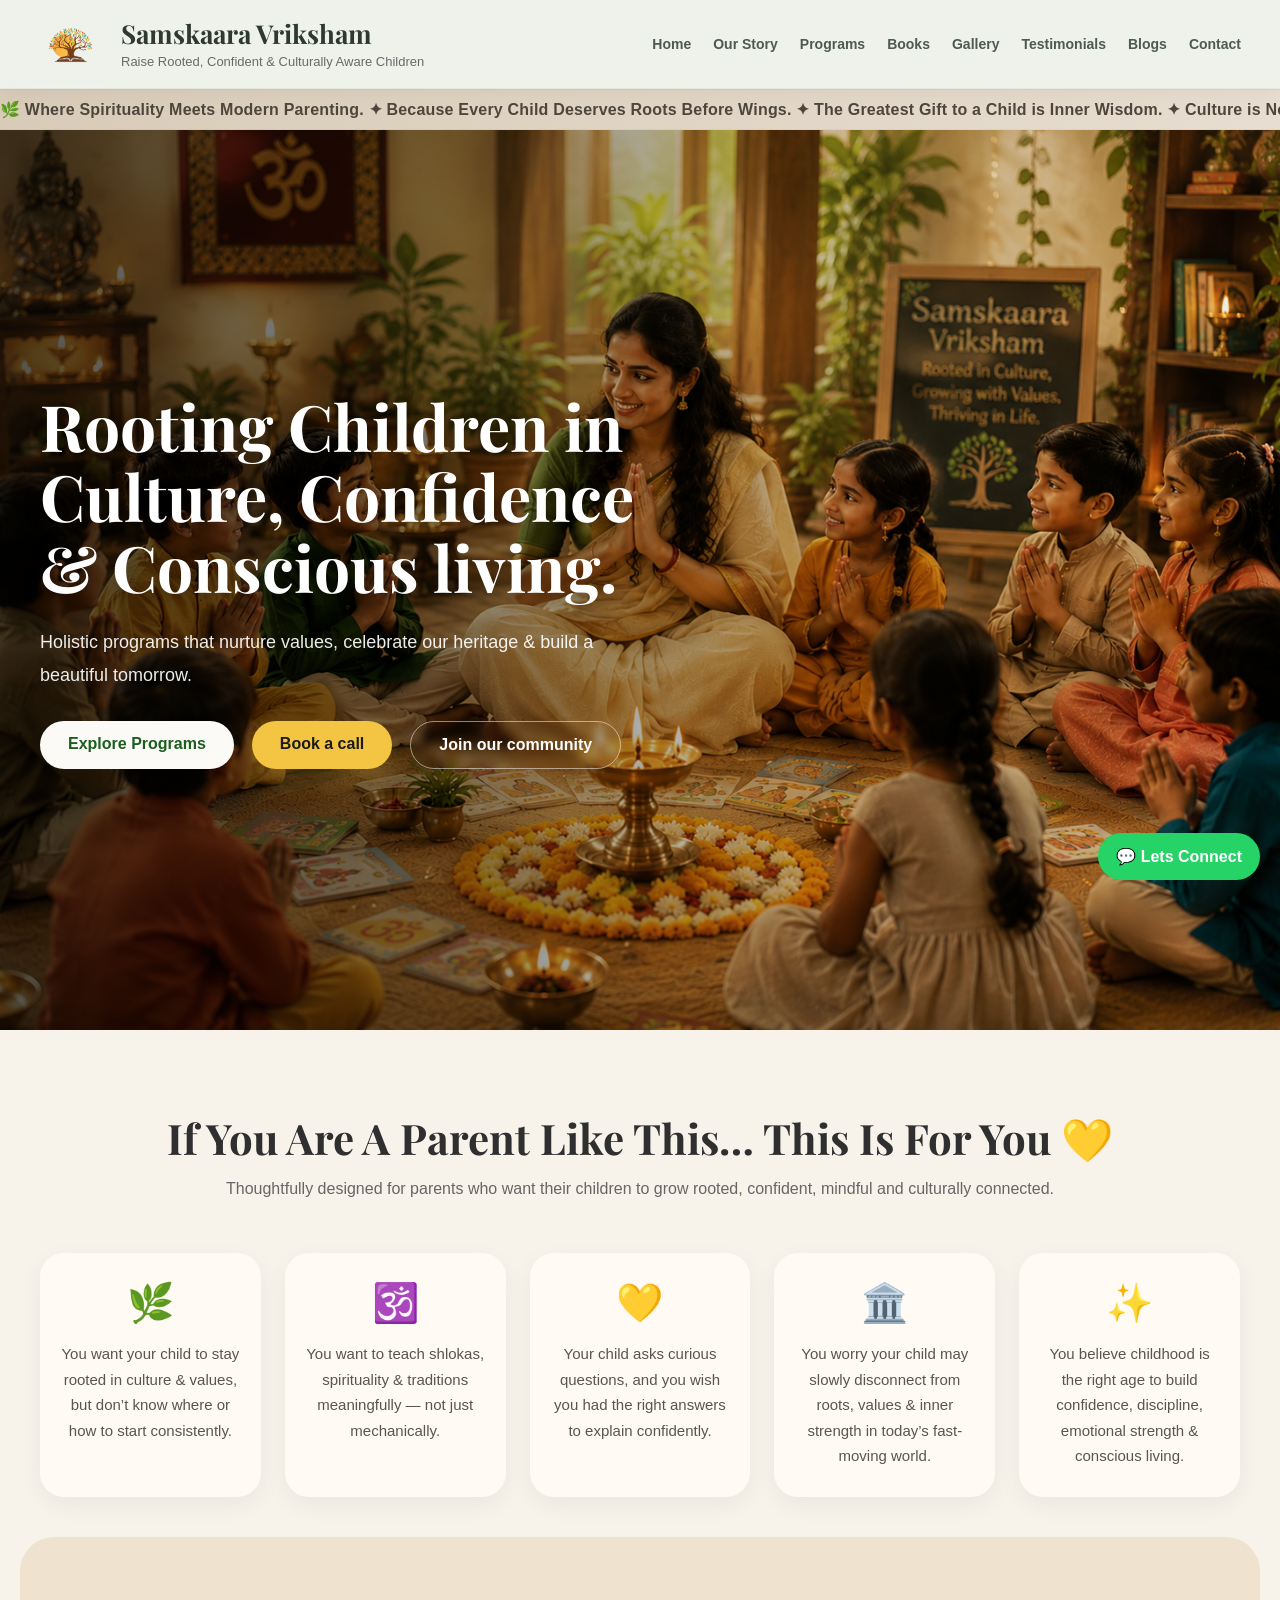
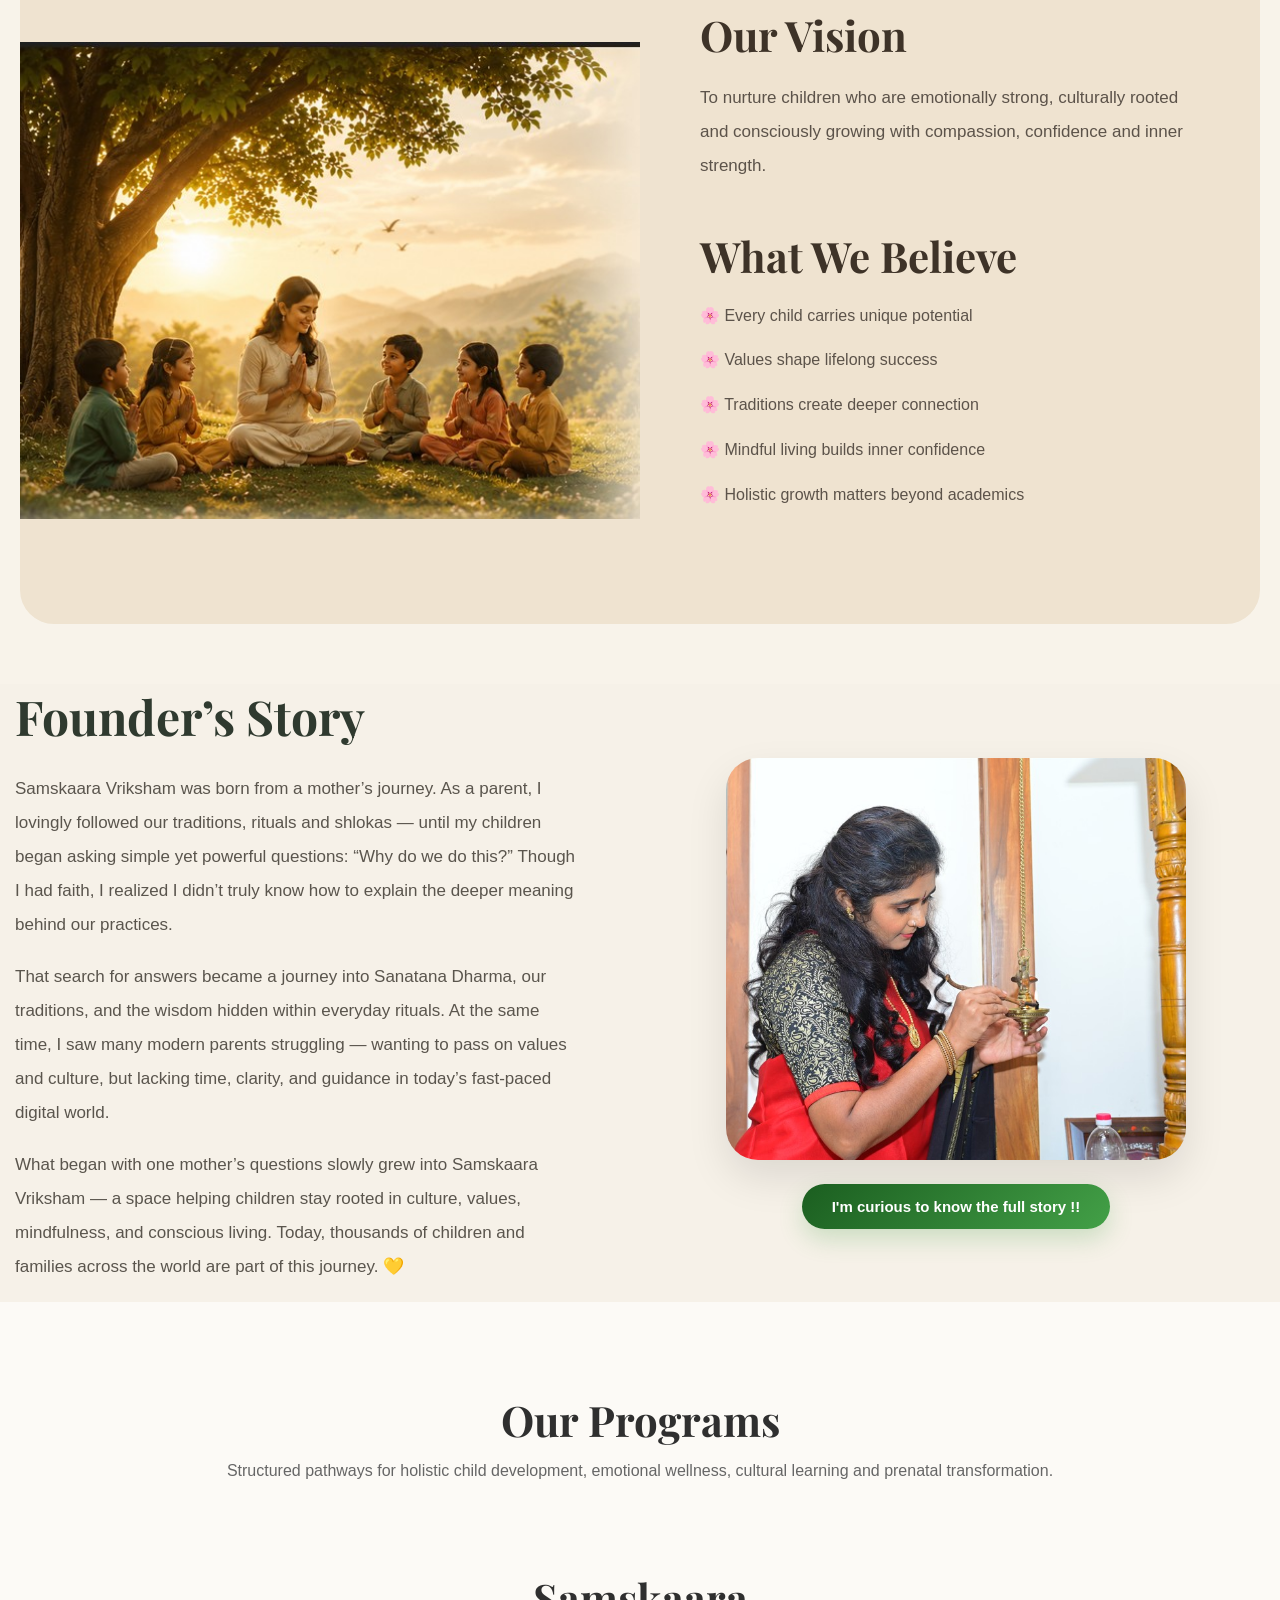
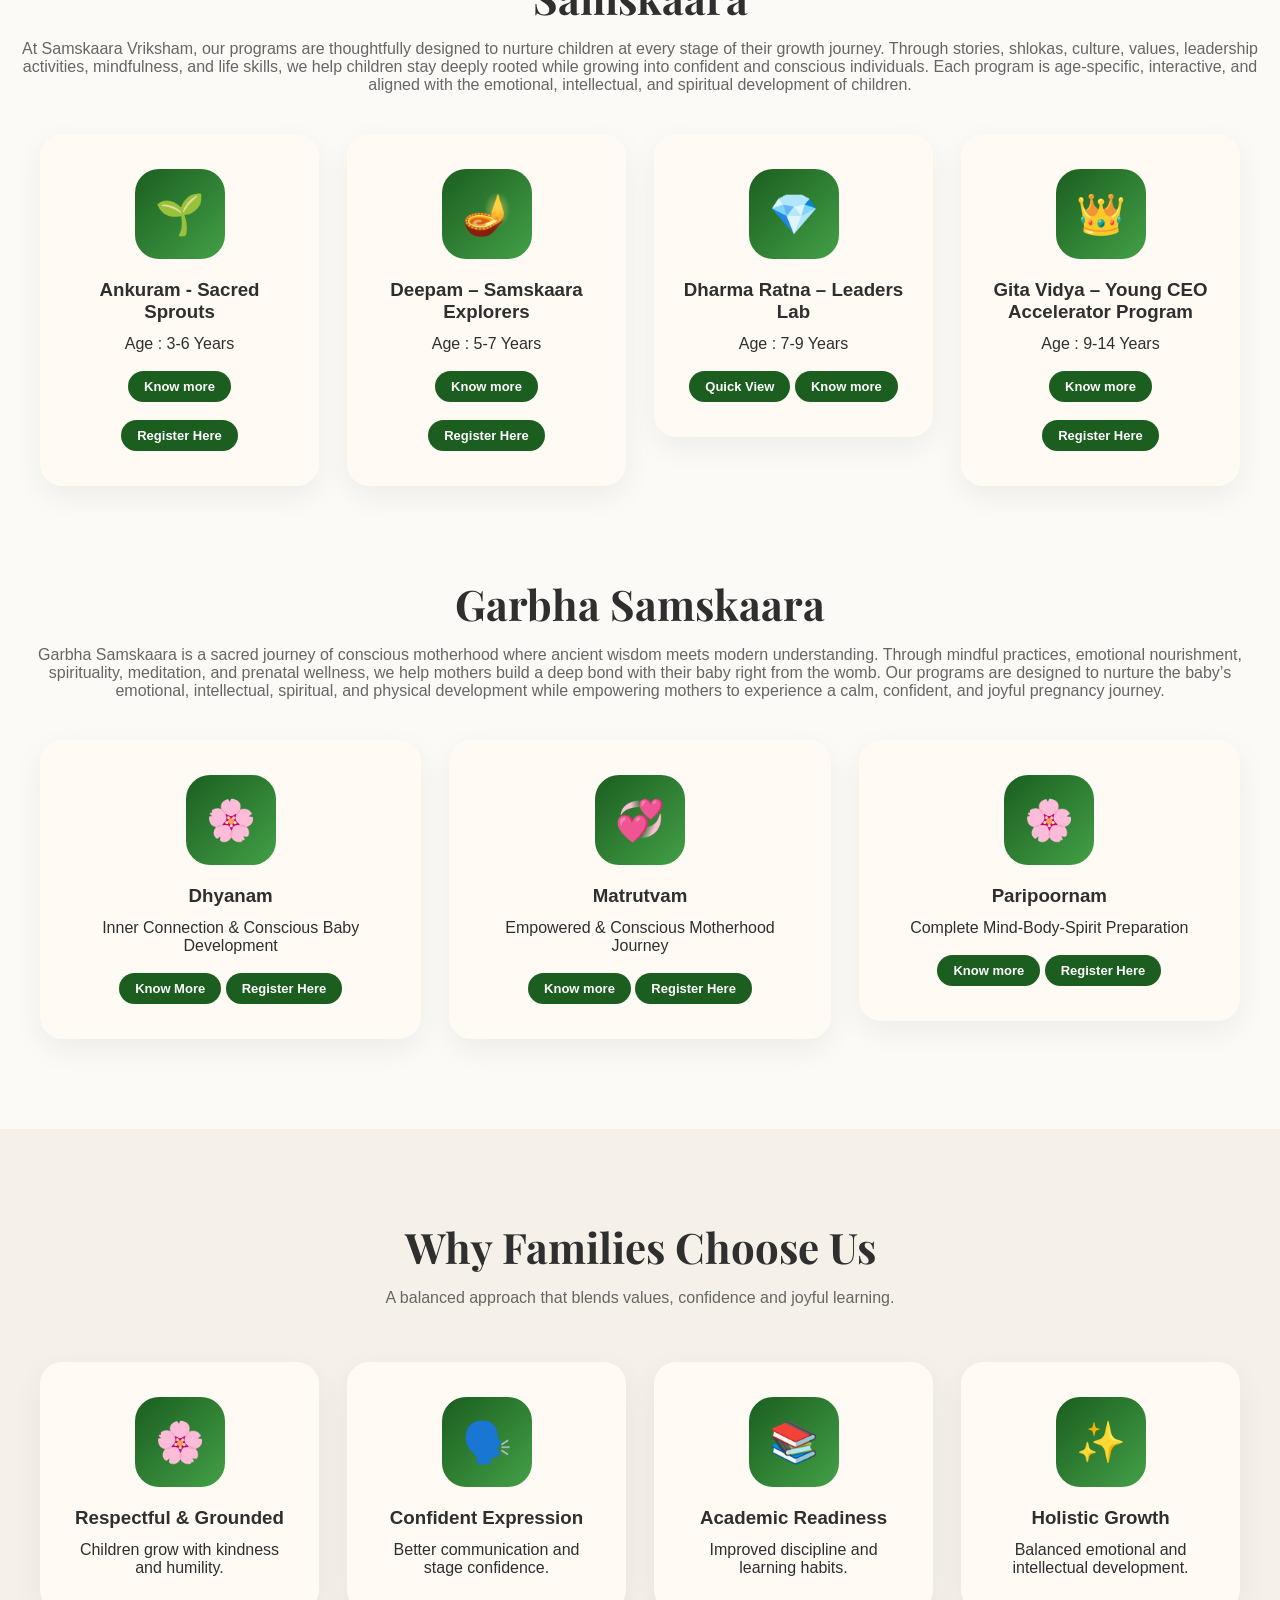
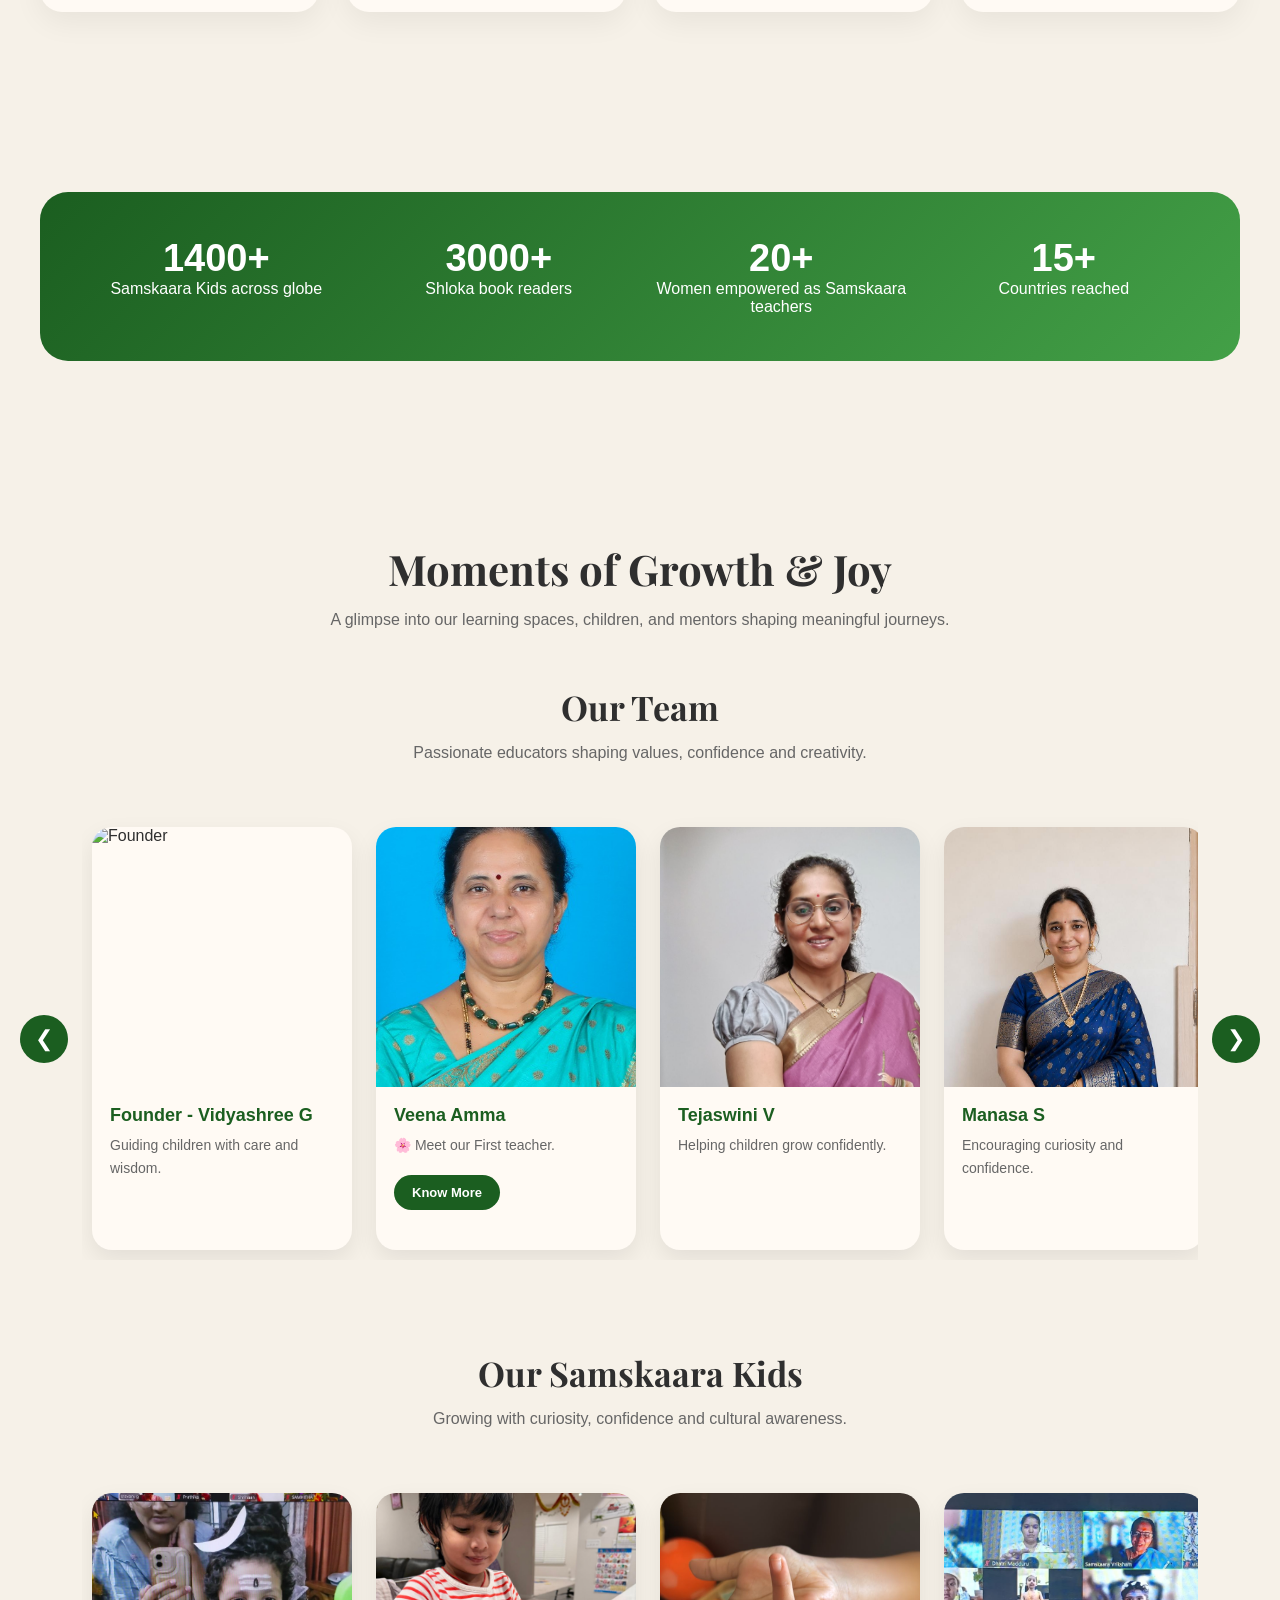
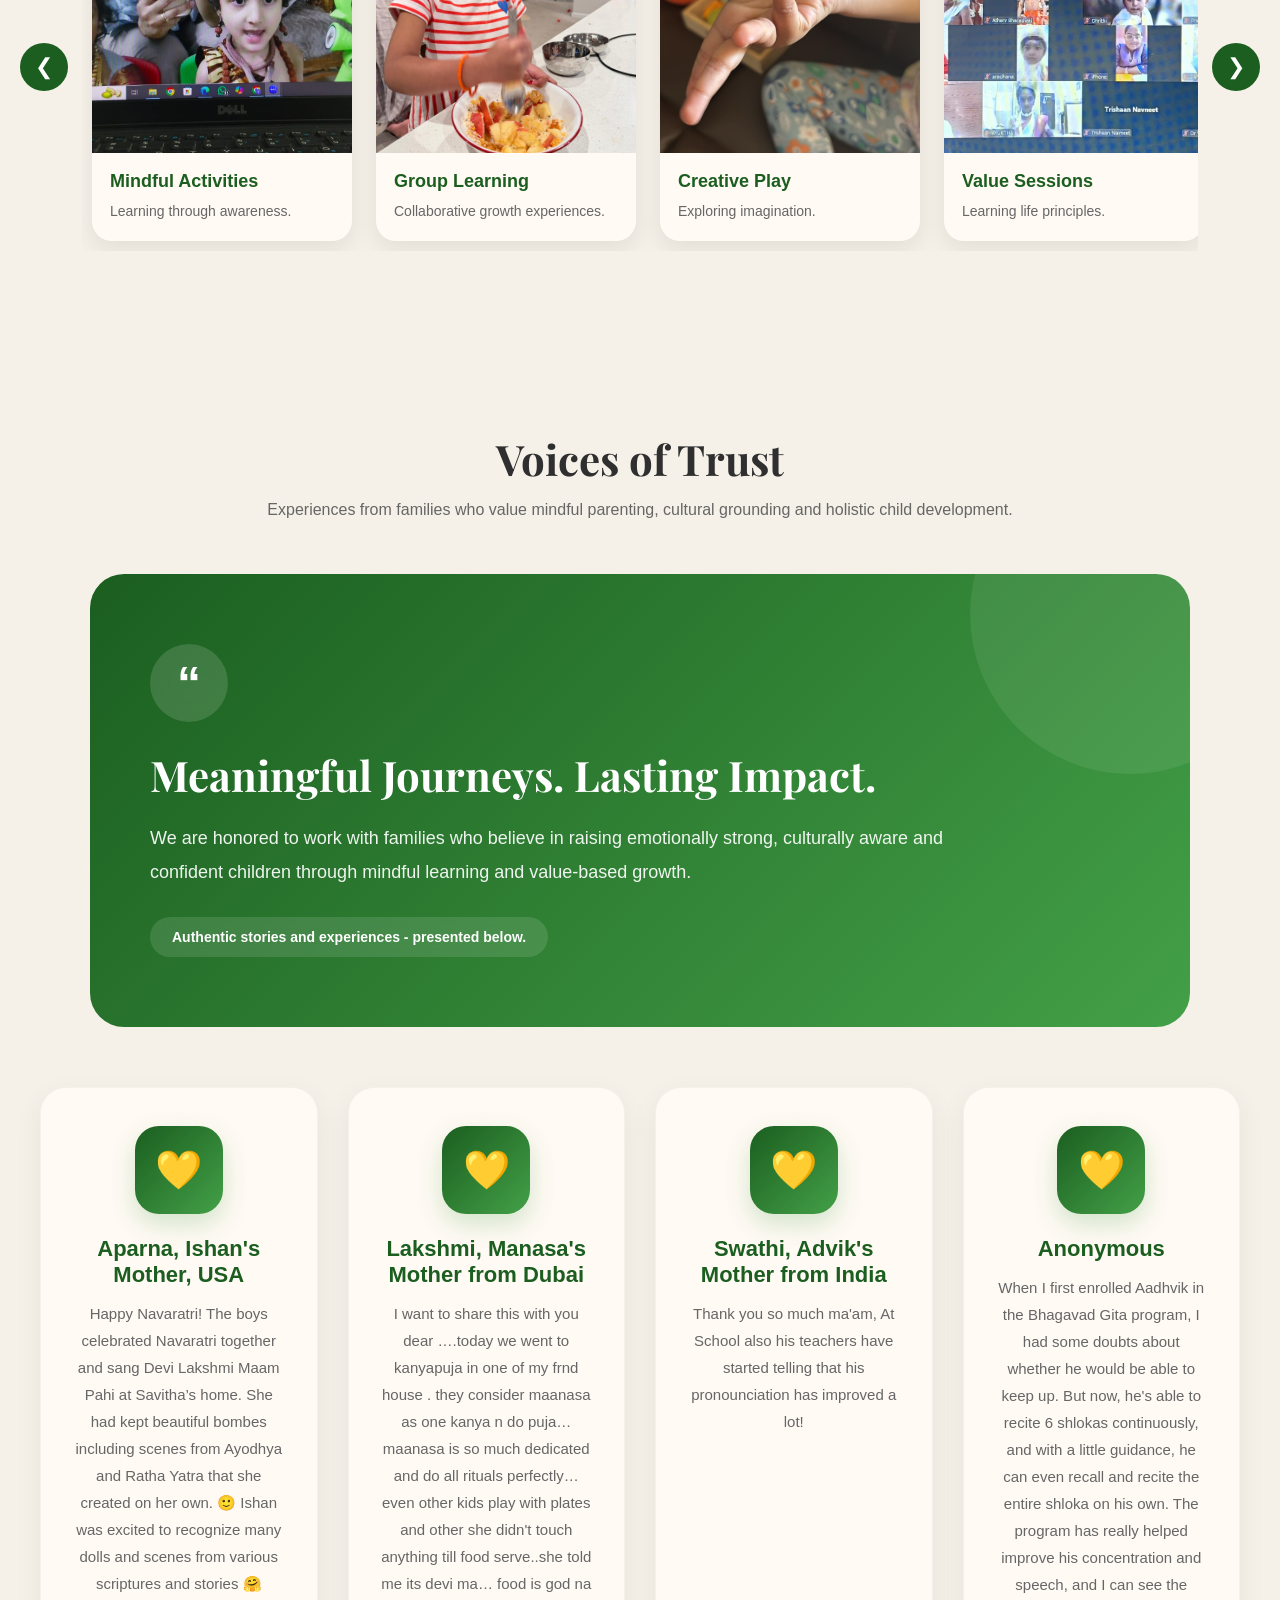
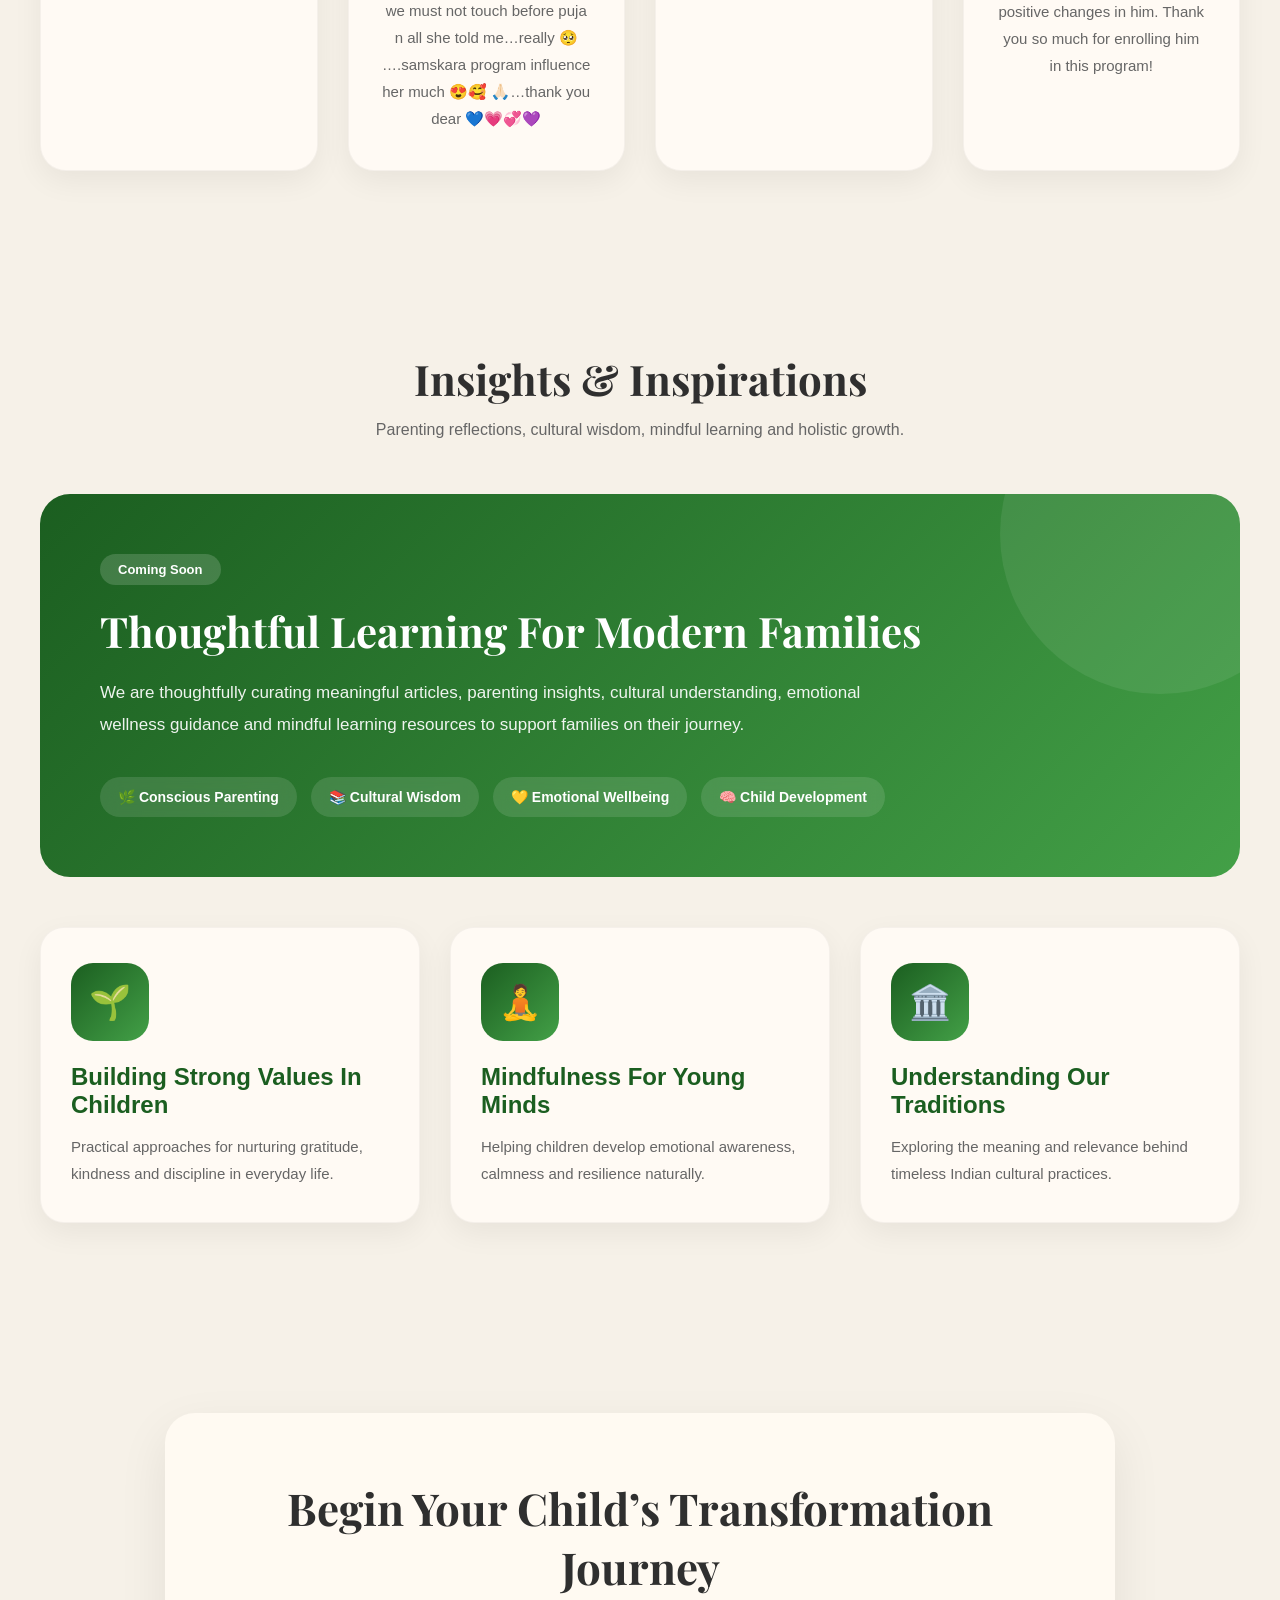
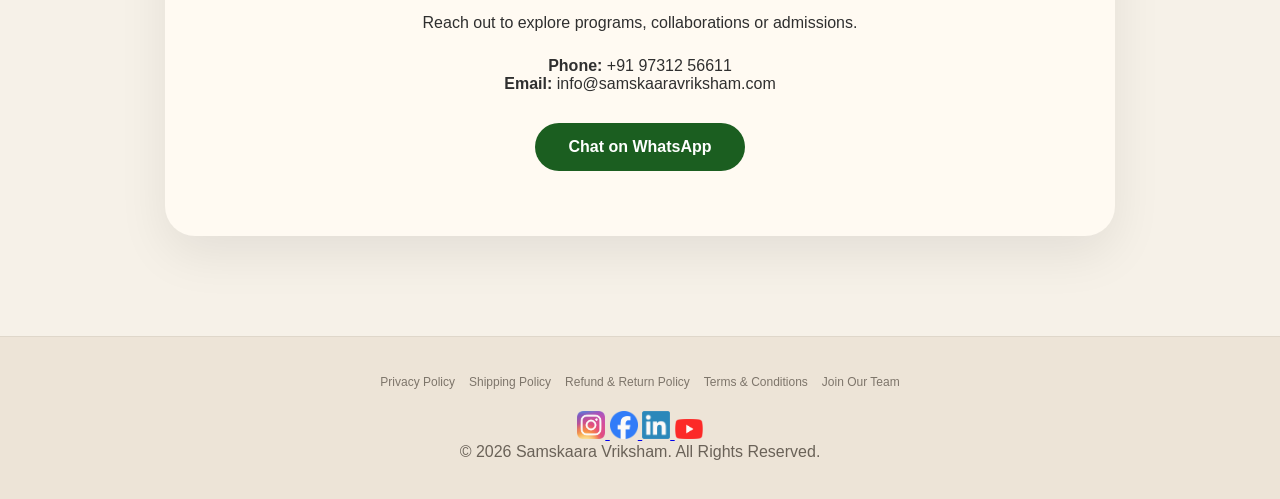
==== commit 49f68691: "Update index.html" ====
--- a/index.html
+++ b/index.html
@@ -320,7 +320,7 @@
 
 <div class="founder-image">
 
-    <img src="images/founder.jpg"
+    <img src="images/founder.JPG"
          alt="Founder - Vidyashree G">
 
     <!-- READ MORE BUTTON -->
@@ -993,7 +993,7 @@
                 <!-- CARD -->
 
                 <div class="gallery-card">
-                    <img src="images/founder1.jpg" alt="Founder">
+                    <img src="images/founder1.JPG" alt="Founder">
 
                     <div class="gallery-card-content">
                         <h3>Founder - Vidyashree G</h3>
